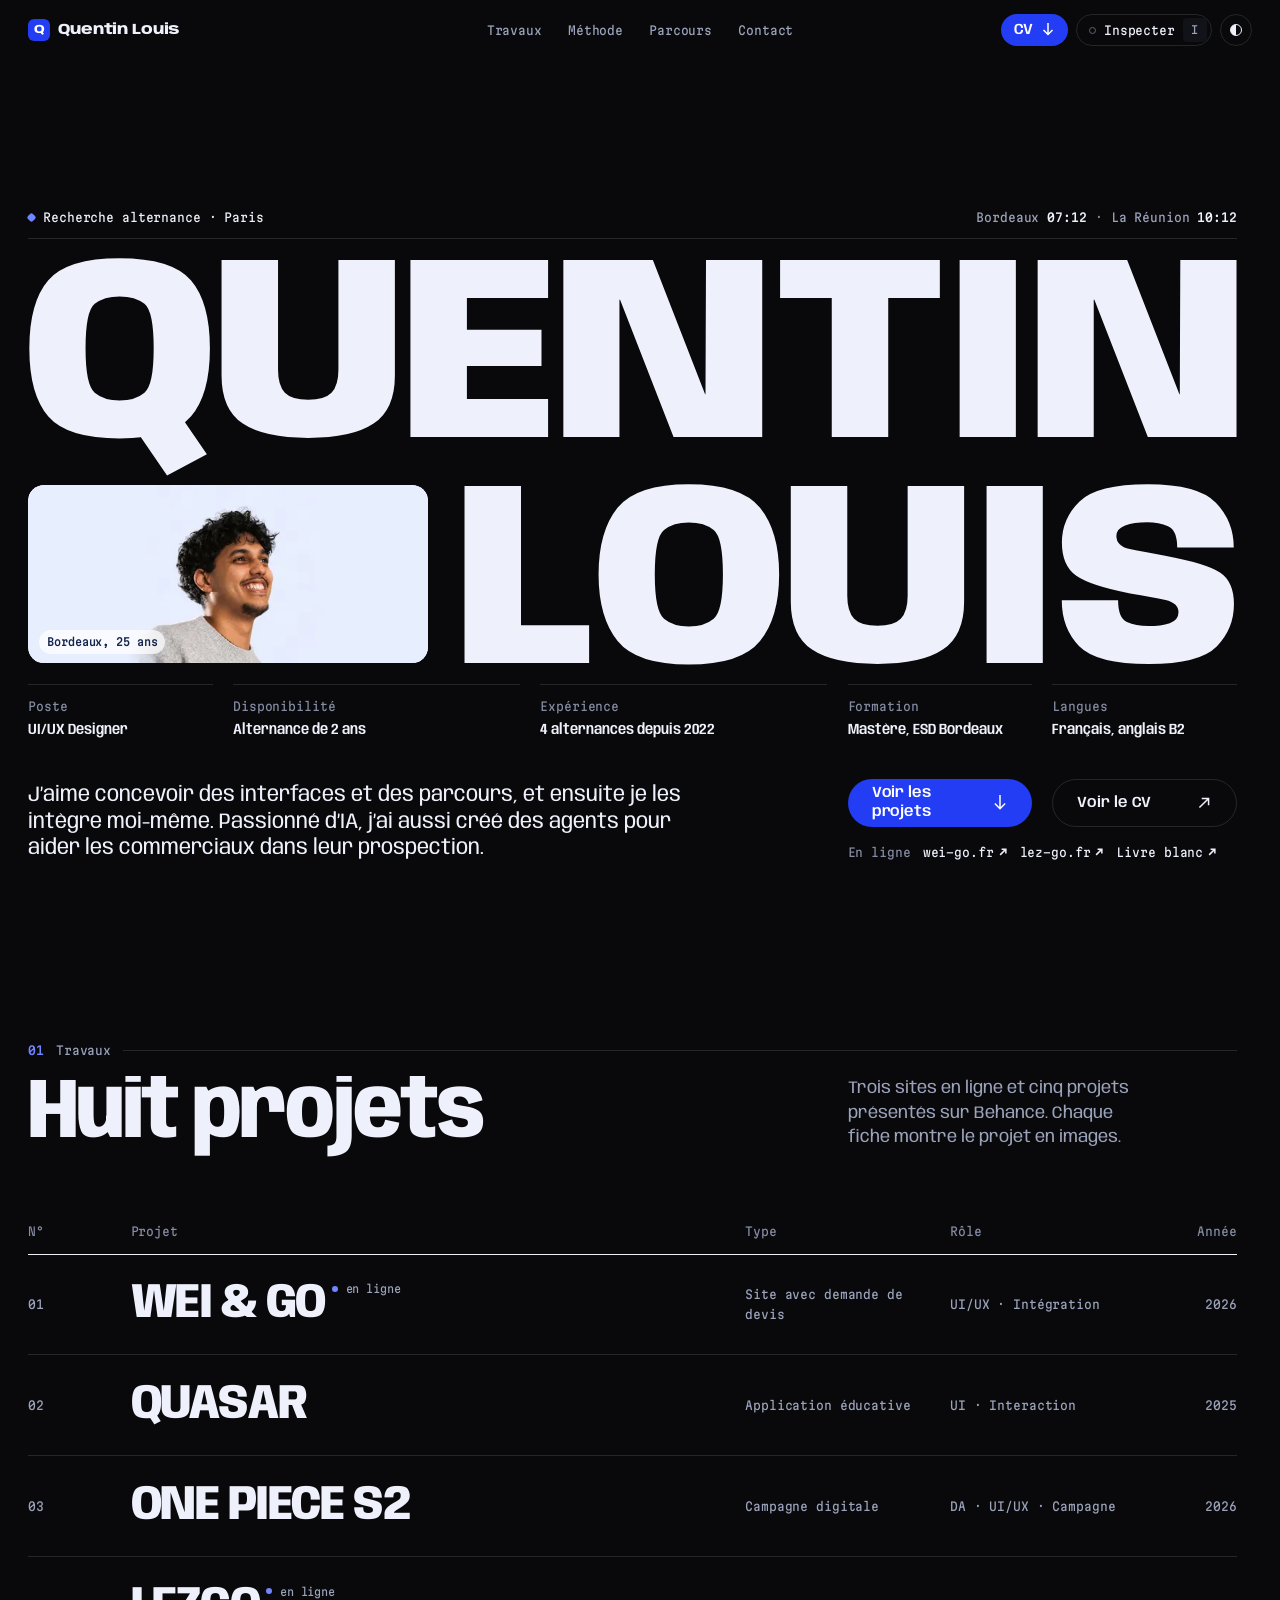
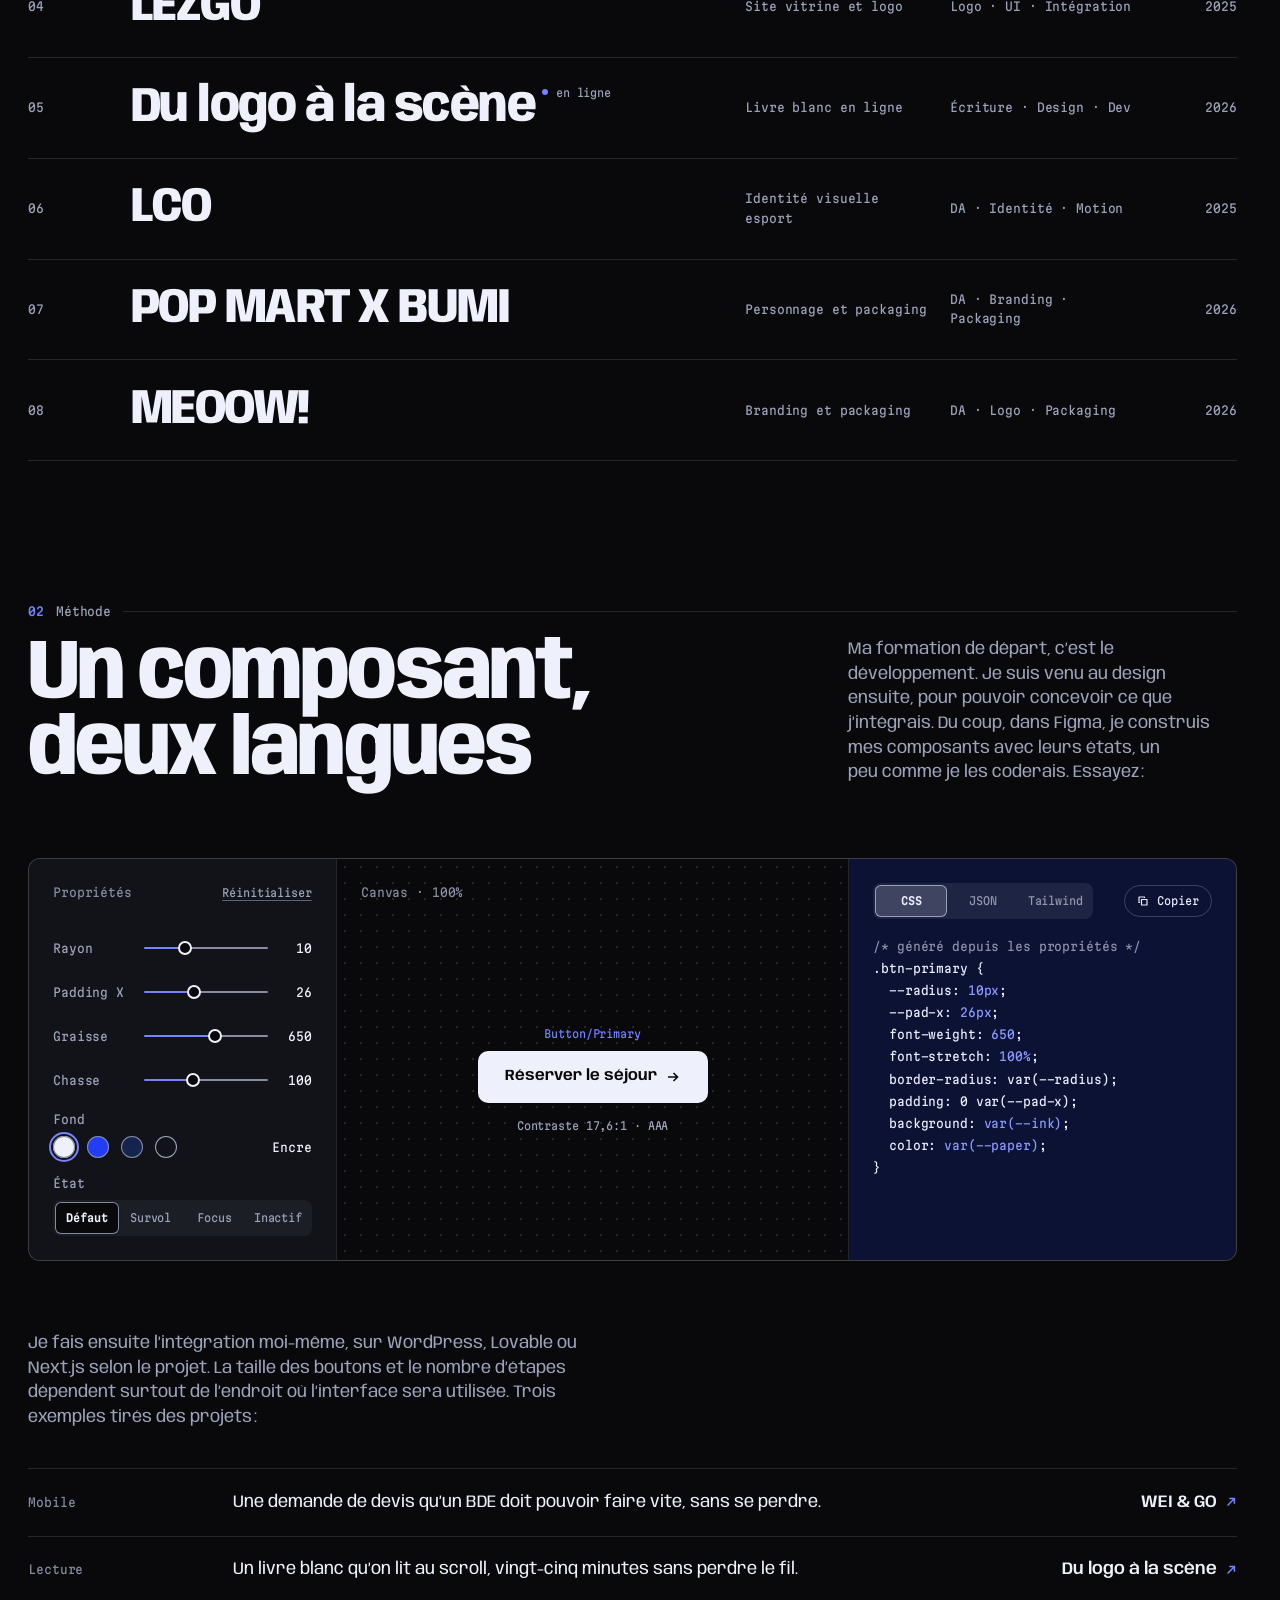
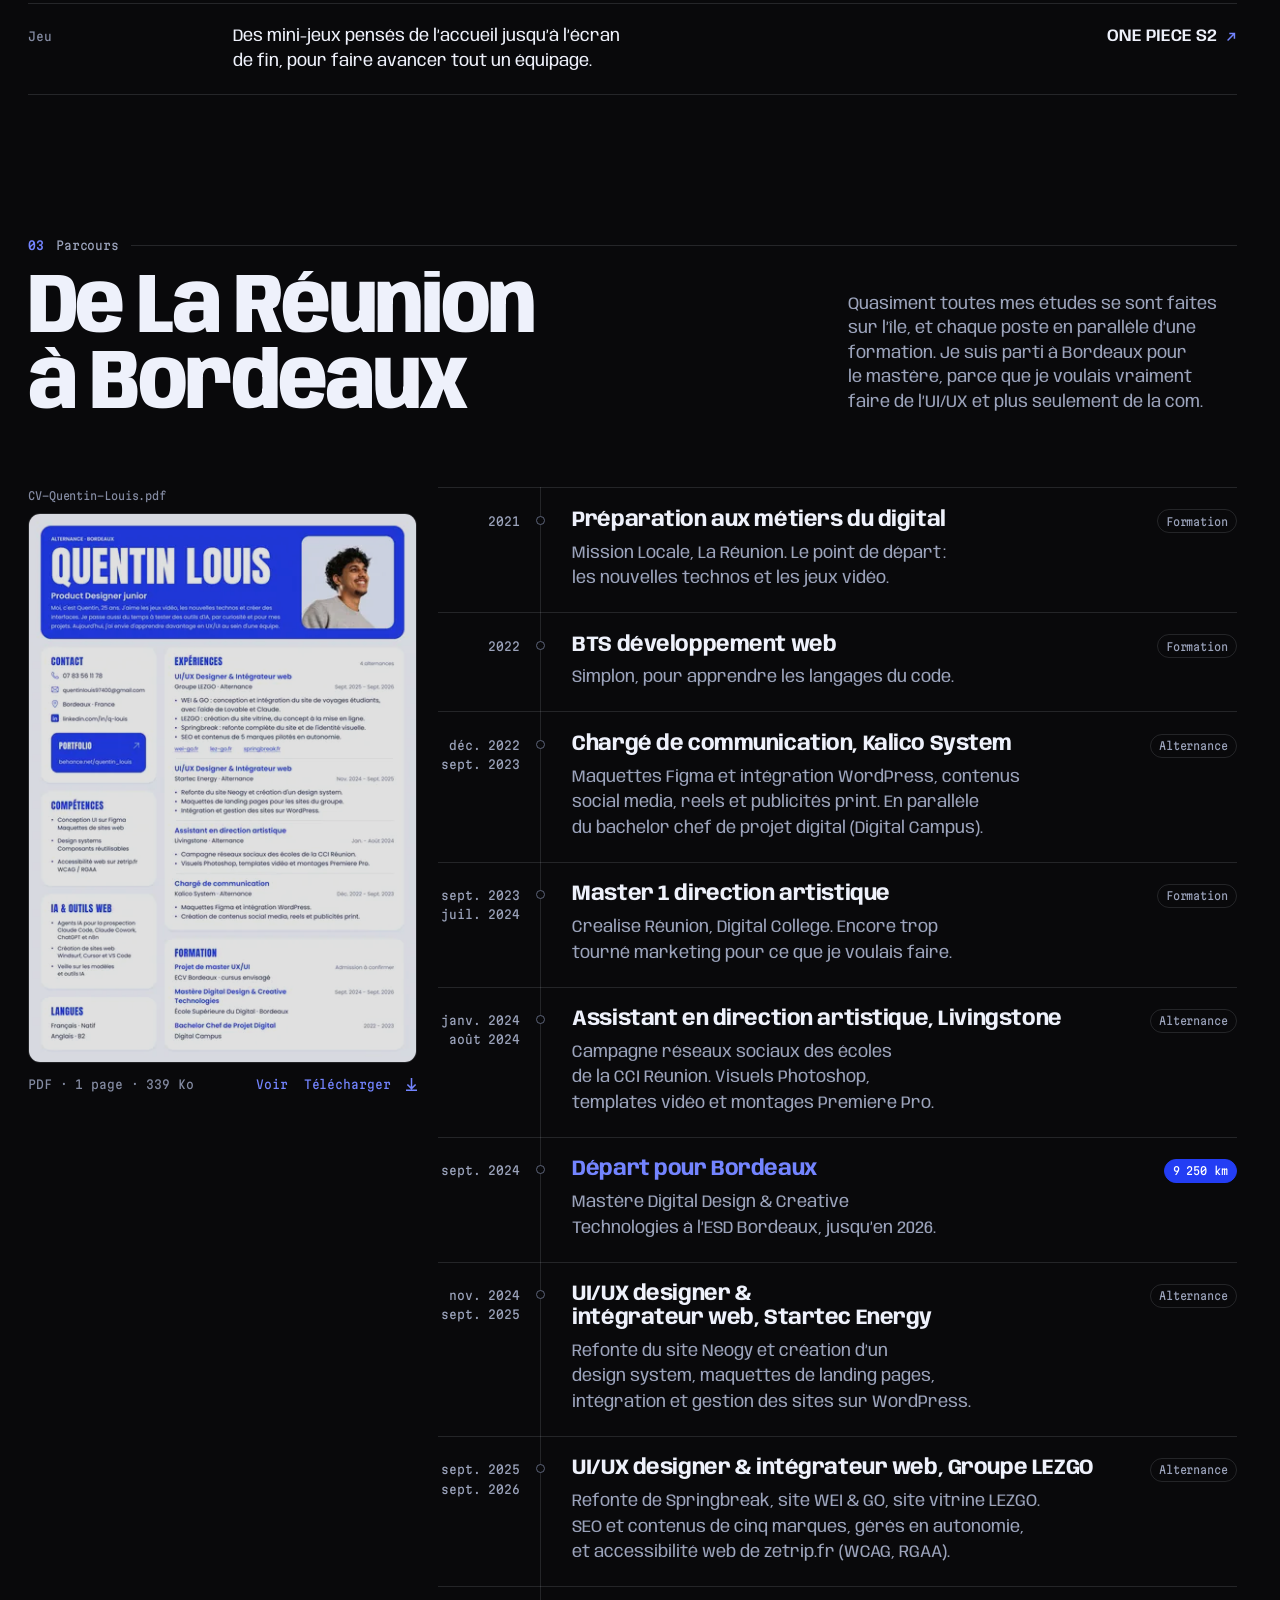
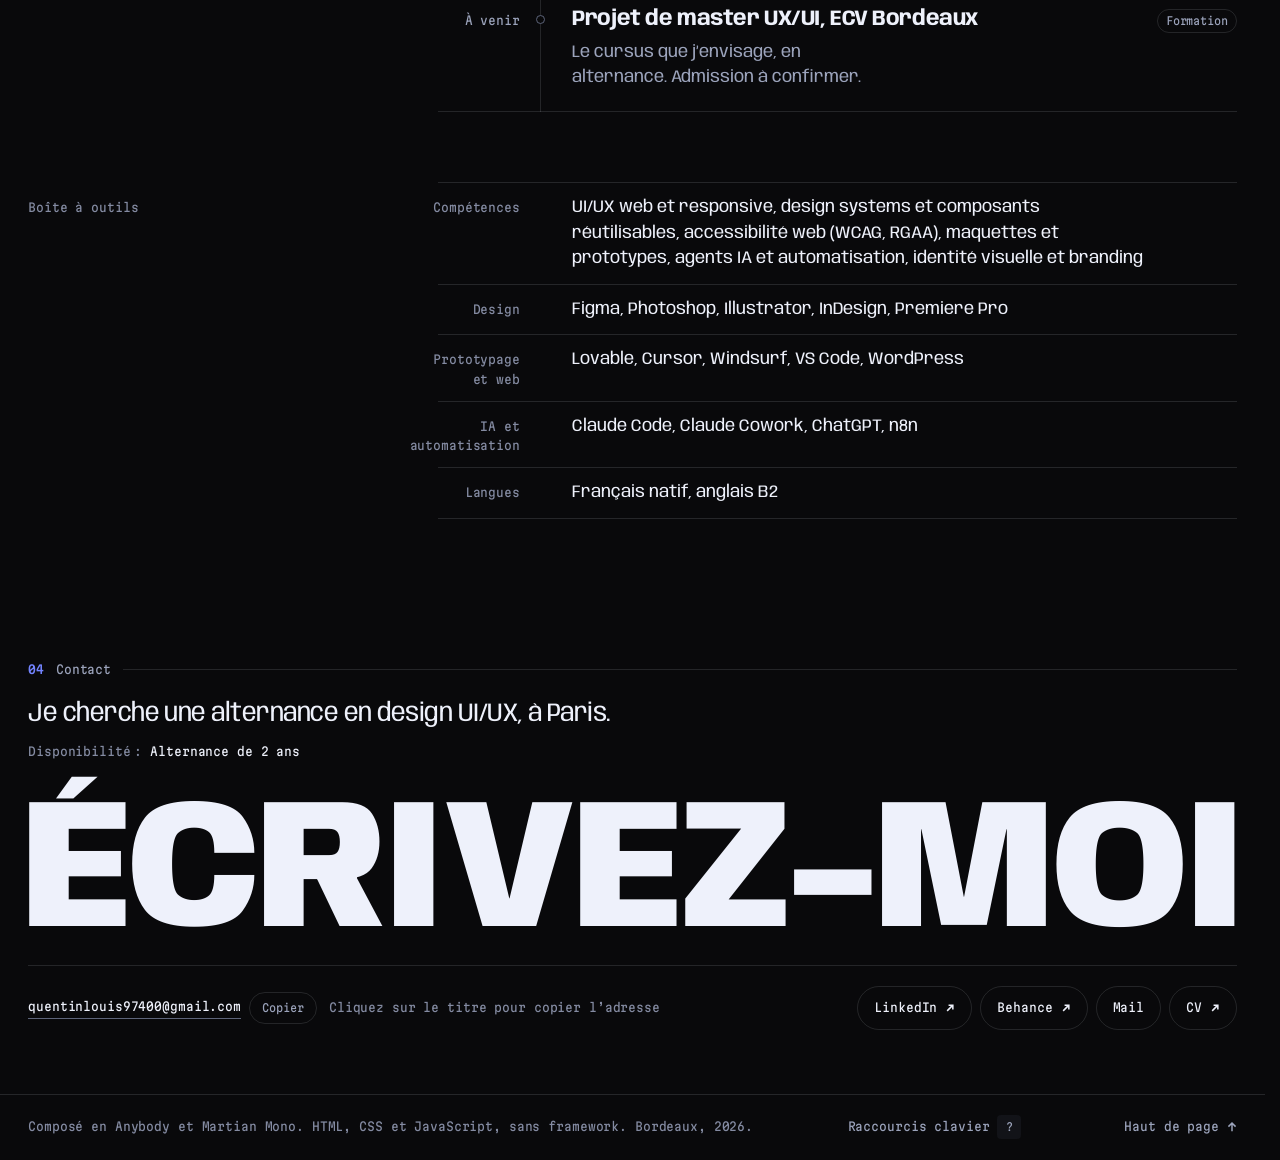
==== index.html @ 06e5d2a9 "Adresse en ligne dans les balises de partage canonical, og:url, og:image absolue et url JSON-LD sur " ====
<!doctype html>
<html lang="fr">
<head>
<meta charset="utf-8">
<meta name="viewport" content="width=device-width, initial-scale=1, viewport-fit=cover">
<title>Quentin Louis, UI/UX Designer</title>
<meta name="description" content="Quentin Louis, UI/UX Designer basé à Bordeaux. Conception d’interfaces, design systems et intégration web. Recherche une alternance, mobilité Paris.">
<meta name="theme-color" content="#09090b">
<meta property="og:title" content="Quentin Louis, UI/UX Designer">
<meta property="og:description" content="Conception d’interfaces, design systems et intégration web. Recherche une alternance, mobilité Paris.">
<meta property="og:type" content="profile">
<meta property="profile:first_name" content="Quentin">
<meta property="profile:last_name" content="Louis">
<meta property="og:locale" content="fr_FR">
<meta property="og:site_name" content="Quentin Louis">
<link rel="canonical" href="https://portfolio-quentin-louis.vercel.app/">
<meta property="og:url" content="https://portfolio-quentin-louis.vercel.app/">
<meta property="og:image" content="https://portfolio-quentin-louis.vercel.app/assets/og.jpg">
<meta property="og:image:width" content="1200">
<meta property="og:image:height" content="630">
<meta property="og:image:alt" content="Quentin Louis, UI/UX Designer à Bordeaux">
<meta name="twitter:card" content="summary_large_image">
<script type="application/ld+json">
{
  "@context": "https://schema.org",
  "@type": "Person",
  "url": "https://portfolio-quentin-louis.vercel.app/",
  "name": "Quentin Louis",
  "jobTitle": "UI/UX Designer",
  "address": { "@type": "PostalAddress", "addressLocality": "Bordeaux", "addressCountry": "FR" },
  "email": "mailto:quentinlouis97400@gmail.com",
  "sameAs": ["https://www.linkedin.com/in/q-louis", "https://www.behance.net/quentin_louis"],
  "knowsLanguage": ["fr", "en"],
  "alumniOf": { "@type": "EducationalOrganization", "name": "École Supérieure du Digital, Bordeaux" }
}
</script>
<link rel="icon" type="image/png" sizes="32x32" href="assets/favicon-32.png">
<link rel="apple-touch-icon" href="assets/apple-touch-icon.png">
<link rel="preload" as="font" type="font/woff2" href="assets/fonts/anybody-latin.woff2" crossorigin>
<link rel="preload" as="font" type="font/woff2" href="assets/fonts/martian-mono-latin.woff2" crossorigin>
<link rel="preload" as="image" type="image/webp" href="assets/quentin-band-1400.webp" imagesrcset="assets/quentin-band-800.webp 800w, assets/quentin-band-1400.webp 1400w" imagesizes="(max-width: 760px) 45vw, 48vw" fetchpriority="high">
<link rel="stylesheet" href="assets/vendor/lenis.css">
<link rel="stylesheet" href="style.css?v=20260928a">
<script>
// JS actif : les états de départ des animations s'appliquent. Si main.js n'a pas fini de s'initialiser en 4 s,
// ou si une erreur survient avant l'entrée du nom (is-named), tout s'affiche dans son état final,
// et la liste des travaux de secours (celle du noscript) est posée si la liste est restée vide.
document.documentElement.classList.add('js');
function qlShowAll() {
  var h = document.documentElement;
  if (h.classList.contains('is-named')) return;
  h.classList.remove('js');
  var ns = document.querySelector('#travaux noscript'), list = document.querySelector('.work-list');
  if (ns && !document.querySelector('.work-list--static') && !(list && list.children.length)) ns.insertAdjacentHTML('afterend', ns.textContent);
}
setTimeout(function () { if (!window.__qlBooted) qlShowAll(); }, 4000);
// erreur de script ou promesse rejetée sans suite (pas un fichier manquant : sans capture,
// window ne les reçoit pas)
addEventListener('error', qlShowAll);
addEventListener('unhandledrejection', qlShowAll);
try { var t = localStorage.getItem('ql-theme'); if (t) document.documentElement.dataset.theme = t; } catch (e) {}
// barre du navigateur mobile aux couleurs du thème (mise à jour par main.js au changement)
if (document.documentElement.dataset.theme === 'light') document.querySelector('meta[name="theme-color"]').content = '#f4f6ff';
</script>
</head>
<body>
<a class="skip" href="#top">Aller au contenu</a>
<a class="skip" href="#travaux">Aller aux projets</a>

<!-- Calques du mode Inspecter : grille, règles graduées (nombres posés par main.js),
     cadre de survol, sélection (8 poignées, taille dessous) et noms des blocs -->
<div class="grid-overlay" aria-hidden="true"><div class="wrap grid12"><span></span><span></span><span></span><span></span><span></span><span></span><span></span><span></span><span></span><span></span><span></span><span></span></div></div>
<div class="ruler ruler-x" aria-hidden="true"><div class="ruler-nums"></div><span class="ruler-mark"></span></div>
<div class="ruler ruler-y" aria-hidden="true"><div class="ruler-track"></div><span class="ruler-mark"></span></div>
<div class="probe" aria-hidden="true"><div class="probe-box"></div><div class="probe-tag"></div></div>
<div class="sel-box" aria-hidden="true"><span class="sel-h" style="--x:0;--y:0"></span><span class="sel-h" style="--x:.5;--y:0"></span><span class="sel-h" style="--x:1;--y:0"></span><span class="sel-h" style="--x:1;--y:.5"></span><span class="sel-h" style="--x:1;--y:1"></span><span class="sel-h" style="--x:.5;--y:1"></span><span class="sel-h" style="--x:0;--y:1"></span><span class="sel-h" style="--x:0;--y:.5"></span><span class="sel-size"></span></div>
<div class="spec-layer" aria-hidden="true"></div>

<header class="topbar">
  <div class="wrap topbar-in">
    <a href="#top" class="brand" data-spec="Logo · 15/22,5 · 780 · wdth 112"><span class="brand-mark" aria-hidden="true">Q</span>Quentin Louis</a>
    <nav class="nav" aria-label="Sections">
      <span class="nav-ind" aria-hidden="true"></span>
      <ul class="nav-list" role="list">
        <li><a href="#travaux">Travaux</a></li>
        <li><a href="#methode">Méthode</a></li>
        <li><a href="#parcours">Parcours</a></li>
        <li><a href="#contact">Contact</a></li>
      </ul>
    </nav>
    <div class="tools">
      <a class="btn btn--accent btn--sm" href="assets/CV-Quentin-Louis.pdf" download><span class="lbl">CV</span><span class="sr-only"> (télécharger le PDF)</span> <svg class="down" viewBox="0 0 12 14" aria-hidden="true"><path d="M6 0v11M1.5 7 6 11.5 10.5 7" fill="none" stroke="currentColor" stroke-width="1.6"/></svg></a>
      <button class="inspect-btn" type="button" aria-pressed="false" title="Afficher la grille et les specs (touche I)">
        <span class="dot"></span><span class="lbl">Inspecter</span><kbd>I</kbd>
      </button>
      <!-- au doigt (pas de touche I) : un carré à poignées, comme une sélection Figma -->
      <button class="inspect-touch only-touch" type="button" aria-pressed="false" aria-label="Mode Inspecter"><svg viewBox="0 0 14 14" aria-hidden="true"><rect x="2.5" y="2.5" width="9" height="9"/><path d="M1 1h3v3H1zM10 1h3v3h-3zM10 10h3v3h-3zM1 10h3v3H1z"/></svg></button>
      <button class="theme-btn" type="button" aria-label="Passer en thème clair"><span></span></button>
    </div>
  </div>
  <span class="progress" aria-hidden="true"></span>
</header>
<div class="inspect-chip mono"><span>Inspecter · touchez un élément</span><button type="button">Quitter</button></div>

<nav class="dock" aria-label="Sections">
  <span class="nav-ind" aria-hidden="true"></span>
  <ul class="nav-list" role="list">
    <li><a href="#travaux">Travaux</a></li>
    <li><a href="#methode">Méthode</a></li>
    <li><a href="#parcours">Parcours</a></li>
    <li><a href="#contact">Contact</a></li>
  </ul>
</nav>

<main id="top">

  <!-- HERO -->
  <section class="hero">
    <div class="wrap">
      <div class="hero-meta mono">
        <span class="status"><span aria-hidden="true"></span>Recherche alternance · Paris</span>
        <span class="meta-clocks"><span class="sr-only">Heure locale à </span>Bordeaux <b data-clock="Europe/Paris">--:--</b><span class="meta-sep" aria-hidden="true">·</span><span class="sr-only">Heure locale à </span>La Réunion <b data-clock="Indian/Reunion">--:--</b></span>
      </div>

      <h1 class="name" data-spec="H1 · Anybody 850 · largeur ajustée au conteneur" data-spec-short="H1 · Anybody 850">
        <span class="name-lines" aria-hidden="true">
          <span class="name-line name-line--1"><span class="name-word" data-split>Quentin</span></span>
          <span class="name-line name-line--2">
            <span class="name-photo" data-spec="Photo · hauteur = capitales">
              <!-- image panoramique : fond prolongé sur les côtés, la tête reste entière dans le bandeau -->
              <picture>
                <source type="image/webp" srcset="assets/quentin-band-800.webp 800w, assets/quentin-band-1400.webp 1400w" sizes="(max-width: 760px) 45vw, 48vw">
                <img src="assets/quentin-band-1400.jpg" srcset="assets/quentin-band-800.jpg 800w, assets/quentin-band-1400.jpg 1400w" sizes="(max-width: 760px) 45vw, 48vw" alt="" width="1400" height="430" fetchpriority="high">
              </picture>
              <span class="name-photo-tag mono">Bordeaux, 25 ans</span>
            </span>
            <span class="name-word" data-split>Louis</span>
          </span>
        </span>
        <span class="sr-only">Quentin Louis</span>
      </h1>
      <p class="sr-only">Portrait de Quentin Louis. Bordeaux, 25 ans.</p>

      <dl class="brief grid12" data-spec="Composant/Candidat · 5 propriétés">
        <div class="brief-cell"><dt class="mono">Poste</dt><dd>UI/UX <span lang="en">Designer</span></dd></div>
        <div class="brief-cell"><dt class="mono">Disponibilité</dt><dd><span data-avail>Alternance de 2 ans</span></dd></div>
        <div class="brief-cell"><dt class="mono">Expérience</dt><dd>4 alternances depuis 2022</dd></div>
        <div class="brief-cell"><dt class="mono">Formation</dt><dd>Mastère, ESD Bordeaux</dd></div>
        <div class="brief-cell"><dt class="mono">Langues</dt><dd>Français, anglais B2</dd></div>
      </dl>

      <div class="hero-foot grid12">
        <p class="lede" data-spec="Lede · clamp(20px, 1.667vw, 24px) / 1.25">
          J’aime concevoir des interfaces et des parcours, et ensuite je les intègre moi-même. Passionné d’IA, j’ai aussi créé des agents pour aider les commerciaux dans leur prospection.
        </p>
        <div class="hero-side">
          <div class="cta-row">
            <a class="btn btn--accent" href="#travaux"><span class="lbl">Voir les projets</span> <svg class="down" viewBox="0 0 12 14" aria-hidden="true"><path d="M6 0v12M1.5 7.5 6 12l4.5-4.5" fill="none" stroke="currentColor" stroke-width="1.6"/></svg></a>
            <a class="btn btn--ghost" href="assets/CV-Quentin-Louis.pdf" target="_blank" rel="noopener"><span class="lbl">Voir le CV</span><span class="sr-only"> (PDF, nouvel onglet)</span> <svg class="out" viewBox="0 0 14 14" aria-hidden="true"><path d="M3 11 11 3M5 3h6v6" fill="none" stroke="currentColor" stroke-width="1.5"/></svg></a>
          </div>
          <!-- libellé puis liste : même rendu en ligne (flex), lu comme une liste de trois sites -->
          <div class="live mono"><p class="live-label">En ligne</p><ul class="live-list" role="list"><li><a href="https://wei-go.fr" target="_blank" rel="noopener">wei-go.fr<svg class="ic out" viewBox="0 0 14 14" aria-hidden="true" focusable="false"><path d="M3 11 11 3M5 3h6v6"/></svg><span class="sr-only"> (nouvel onglet)</span></a></li><li><a href="https://lez-go.fr" target="_blank" rel="noopener">lez-go.fr<svg class="ic out" viewBox="0 0 14 14" aria-hidden="true" focusable="false"><path d="M3 11 11 3M5 3h6v6"/></svg><span class="sr-only"> (nouvel onglet)</span></a></li><li><a href="https://du-logo-a-la-scene.vercel.app" target="_blank" rel="noopener">Livre blanc<span class="sr-only"> : du-logo-a-la-scene.vercel.app</span><svg class="ic out" viewBox="0 0 14 14" aria-hidden="true" focusable="false"><path d="M3 11 11 3M5 3h6v6"/></svg><span class="sr-only"> (nouvel onglet)</span></a></li></ul></div>
        </div>
      </div>
    </div>
  </section>

  <!-- TRAVAUX -->
  <section class="work" id="travaux">
    <div class="wrap">
      <header class="sec-head grid12">
        <p class="eyebrow mono reveal"><b>01</b> Travaux</p>
        <h2 class="sec-title" data-spec="H2 · clamp(44px, 6.6vw, 112px) / .9">Huit projets</h2>
        <p class="sec-note reveal">Trois sites en ligne et cinq projets présentés sur Behance.<span class="no-print"> Chaque fiche montre le projet en images.</span></p>
      </header>

      <div class="work-head mono" aria-hidden="true">
        <span>N°</span><span>Projet</span><span>Type</span><span>Rôle</span><span>Année</span>
      </div>
      <ol class="work-list" data-spec="Liste · une ligne par projet · filet 1px"></ol>
      <noscript>
        <ol class="work-list work-list--static">
          <li class="work-row"><span class="n mono">01</span><span class="ttl"><a href="https://wei-go.fr" target="_blank" rel="noopener">WEI &amp; GO<span class="sr-only"> (nouvel onglet)</span></a></span><span class="kind mono">Site avec demande de devis</span><span class="yr mono">2026</span></li>
          <li class="work-row"><span class="n mono">02</span><span class="ttl"><a href="https://www.behance.net/gallery/227402211/QUASAR-Application-ducative" target="_blank" rel="noopener">QUASAR<span class="sr-only"> (nouvel onglet)</span></a></span><span class="kind mono">Application éducative</span><span class="yr mono">2025</span></li>
          <li class="work-row"><span class="n mono">03</span><span class="ttl"><a href="https://www.behance.net/gallery/242417537/DIGITAL-CAMPAIGN-ONE-PIECE-S2" target="_blank" rel="noopener">ONE PIECE S2<span class="sr-only"> (nouvel onglet)</span></a></span><span class="kind mono">Campagne digitale</span><span class="yr mono">2026</span></li>
          <li class="work-row"><span class="n mono">04</span><span class="ttl"><a href="https://lez-go.fr" target="_blank" rel="noopener">LEZGO<span class="sr-only"> (nouvel onglet)</span></a></span><span class="kind mono">Site vitrine et logo</span><span class="yr mono">2025</span></li>
          <li class="work-row"><span class="n mono">05</span><span class="ttl"><a href="https://du-logo-a-la-scene.vercel.app" target="_blank" rel="noopener">Du logo à la scène<span class="sr-only"> (nouvel onglet)</span></a></span><span class="kind mono">Livre blanc en ligne</span><span class="yr mono">2026</span></li>
          <li class="work-row"><span class="n mono">06</span><span class="ttl"><a href="https://www.behance.net/gallery/226161957/LCO-League-of-Legends-Championship-Overseas" target="_blank" rel="noopener">LCO<span class="sr-only"> (nouvel onglet)</span></a></span><span class="kind mono">Identité visuelle esport</span><span class="yr mono">2025</span></li>
          <li class="work-row"><span class="n mono">07</span><span class="ttl"><a href="https://www.behance.net/gallery/246152569/POP-MART-X-BUMI-BRANDING-2026" target="_blank" rel="noopener">POP MART X BUMI<span class="sr-only"> (nouvel onglet)</span></a></span><span class="kind mono">Personnage et packaging</span><span class="yr mono">2026</span></li>
          <li class="work-row"><span class="n mono">08</span><span class="ttl"><a href="https://www.behance.net/gallery/247879525/MEOOW-CAT-FOOD-BRANDING" target="_blank" rel="noopener">MEOOW!<span class="sr-only"> (nouvel onglet)</span></a></span><span class="kind mono">Branding et packaging</span><span class="yr mono">2026</span></li>
        </ol>
      </noscript>
    </div>
    <div class="peek" aria-hidden="true"><div class="peek-in"></div></div>
  </section>

  <!-- MÉTHODE -->
  <section class="method" id="methode">
    <div class="wrap">
      <header class="sec-head grid12">
        <p class="eyebrow mono reveal"><b>02</b> Méthode</p>
        <h2 class="sec-title">Un composant,<br>deux langues</h2>
        <p class="sec-note reveal">Ma formation de départ, c’est le développement. Je suis venu au design ensuite, pour pouvoir concevoir ce que j’intégrais. Du coup, dans Figma, je construis mes composants avec leurs états, un peu comme je les coderais.<span class="no-print"> Essayez :</span></p>
      </header>

      <div class="lab reveal" data-spec="Playground · 3 panneaux · gap 1px">
        <div class="lab-panel lab-props">
          <div class="lab-head">
            <h3 class="lab-label mono">Propriétés</h3>
            <button class="lab-reset mono" type="button">Réinitialiser</button>
          </div>
          <!-- un libellé par curseur ; la valeur visible est doublée par aria-valuetext (main.js) -->
          <div class="field"><label for="lab-radius">Rayon</label><input id="lab-radius" type="range" min="0" max="32" value="10" data-token="radius"><output for="lab-radius" aria-hidden="true">10</output></div>
          <div class="field"><label for="lab-padx">Padding X</label><input id="lab-padx" type="range" min="12" max="48" value="26" data-token="padx"><output for="lab-padx" aria-hidden="true">26</output></div>
          <div class="field"><label for="lab-weight">Graisse</label><input id="lab-weight" type="range" min="300" max="900" step="50" value="650" data-token="weight"><output for="lab-weight" aria-hidden="true">650</output></div>
          <div class="field"><label for="lab-wdth">Chasse</label><input id="lab-wdth" type="range" min="75" max="140" value="100" data-token="wdth"><output for="lab-wdth" aria-hidden="true">100</output></div>
          <div class="field field--seg">
            <span id="lab-fill">Fond</span>
            <div class="swatches" role="radiogroup" aria-labelledby="lab-fill">
              <span class="sw-ring" aria-hidden="true"></span>
              <button type="button" role="radio" aria-checked="true" tabindex="0" aria-label="Encre" data-fill="ink"></button>
              <button type="button" role="radio" aria-checked="false" tabindex="-1" aria-label="Bleu" data-fill="accent"></button>
              <button type="button" role="radio" aria-checked="false" tabindex="-1" aria-label="Marine" data-fill="navy"></button>
              <button type="button" role="radio" aria-checked="false" tabindex="-1" aria-label="Contour" data-fill="outline"></button>
              <span class="sw-name" aria-hidden="true">Encre</span>
            </div>
          </div>
          <div class="field field--seg">
            <span>État</span>
            <div class="seg" role="radiogroup" aria-label="État du bouton" style="--n:4">
              <span class="seg-ind" aria-hidden="true"></span>
              <button type="button" role="radio" aria-checked="true" tabindex="0" data-state="default">Défaut</button>
              <button type="button" role="radio" aria-checked="false" tabindex="-1" data-state="hover">Survol</button>
              <button type="button" role="radio" aria-checked="false" tabindex="-1" data-state="focus">Focus</button>
              <button type="button" role="radio" aria-checked="false" tabindex="-1" data-state="disabled">Inactif</button>
            </div>
          </div>
        </div>

        <div class="lab-panel lab-stage">
          <h3 class="lab-label mono"><span class="sr-only">Aperçu : </span>Canvas · 100%</h3>
          <div class="stage">
            <span class="stage-frame mono" id="demo-frame">Button/Primary</span><span class="sr-only" id="demo-note">Aperçu du composant, sans action</span>
            <button class="demo-btn" type="button" aria-describedby="demo-frame demo-note">Réserver le séjour <svg viewBox="0 0 16 16" aria-hidden="true"><path d="M3 8h9M8.5 4l4 4-4 4" fill="none" stroke="currentColor" stroke-width="1.6"/></svg></button>
            <p class="contrast mono" aria-live="polite"></p>
          </div>
        </div>

        <!-- code généré en trois formats ; replié sous 760 px (main.js) -->
        <div class="lab-panel lab-code">
          <details class="lab-details" open>
            <summary class="mono">Voir le code généré</summary>
            <div class="lab-head">
              <div class="seg seg--tabs mono" role="tablist" aria-label="Format du code" style="--n:3">
                <span class="seg-ind" aria-hidden="true"></span>
                <button type="button" role="tab" id="tab-css" aria-selected="true" aria-controls="lab-out" tabindex="0" data-fmt="css">CSS</button>
                <button type="button" role="tab" id="tab-json" aria-selected="false" aria-controls="lab-out" tabindex="-1" data-fmt="json">JSON</button>
                <button type="button" role="tab" id="tab-tw" aria-selected="false" aria-controls="lab-out" tabindex="-1" data-fmt="tw">Tailwind</button>
              </div>
              <button class="lab-copy mono" type="button"><svg viewBox="0 0 24 24" aria-hidden="true"><path class="i-copy" d="M9 9h11v11H9zM5 15H4V4h11v1"/><path class="i-check" pathLength="1" d="M4 12.5 9.5 18 20 6.5"/></svg><span class="lab-copy-lbl">Copier</span><span class="sr-only"> le code</span></button>
              <span class="sr-only" aria-live="polite"></span>
            </div>
<pre class="mono" id="lab-out" role="tabpanel" aria-labelledby="tab-css" tabindex="0" data-lenis-prevent><code><span class="c">/* généré depuis les propriétés */</span>
.btn-primary {
  --radius: <b>10px</b>;
  --pad-x: <b>26px</b>;
  font-weight: <b>650</b>;
  font-stretch: <b>100%</b>;
  border-radius: var(--radius);
  padding: 0 var(--pad-x);
  background: <b>var(--ink)</b>;
  color: <b>var(--paper)</b>;
}</code></pre>
          </details>
        </div>
      </div>

      <div class="method-intro grid12">
        <p class="method-note reveal">Je fais ensuite l’intégration moi-même, sur WordPress, Lovable ou Next.js selon le projet. La taille des boutons et le nombre d’étapes dépendent surtout de l’endroit où l’interface sera utilisée. Trois exemples tirés des projets :</p>
      </div>
      <ol class="contexts">
        <li class="grid12 reveal"><span class="mono">Mobile</span><p>Une demande de devis qu’un BDE doit pouvoir faire vite, sans se perdre.</p><button type="button" data-case="wei" aria-label="WEI &amp; GO, ouvrir la fiche">WEI &amp; GO <svg class="out" viewBox="0 0 14 14" aria-hidden="true"><path d="M3 11 11 3M5 3h6v6" fill="none" stroke="currentColor" stroke-width="1.5"/></svg></button></li>
        <li class="grid12 reveal" style="--d:80ms"><span class="mono">Lecture</span><p>Un livre blanc qu’on lit au scroll, vingt-cinq minutes sans perdre le fil.</p><button type="button" data-case="livre-blanc" aria-label="Du logo à la scène, ouvrir la fiche">Du logo à la scène <svg class="out" viewBox="0 0 14 14" aria-hidden="true"><path d="M3 11 11 3M5 3h6v6" fill="none" stroke="currentColor" stroke-width="1.5"/></svg></button></li>
        <li class="grid12 reveal" style="--d:160ms"><span class="mono">Jeu</span><p>Des mini-jeux pensés de l’accueil jusqu’à l’écran de fin, pour faire avancer tout un équipage.</p><button type="button" data-case="one-piece" aria-label="ONE PIECE S2, ouvrir la fiche">ONE PIECE S2 <svg class="out" viewBox="0 0 14 14" aria-hidden="true"><path d="M3 11 11 3M5 3h6v6" fill="none" stroke="currentColor" stroke-width="1.5"/></svg></button></li>
      </ol>
    </div>
  </section>

  <!-- PARCOURS -->
  <section class="path" id="parcours">
    <div class="wrap">
      <header class="sec-head grid12">
        <p class="eyebrow mono reveal"><b>03</b> Parcours</p>
        <h2 class="sec-title">De La Réunion<br>à Bordeaux</h2>
        <p class="sec-note reveal">Quasiment toutes mes études se sont faites sur l’île, et chaque poste en parallèle d’une formation. Je suis parti à Bordeaux pour le mastère, parce que je voulais vraiment faire de l’UI/UX et plus seulement de la com.</p>
      </header>

      <div class="path-grid grid12">
        <!-- le CV comme un cadre Figma : nom du fichier au-dessus, poids dessous (346 741 octets = 339 Ko, titre et langue du PDF compris) -->
        <div class="cv-card reveal" data-spec="CV · A4 · PDF">
          <p class="cv-label mono">CV-Quentin-Louis.pdf</p>
          <a class="cv-thumb" href="assets/CV-Quentin-Louis.pdf" target="_blank" rel="noopener"><picture><source type="image/webp" srcset="assets/cv-apercu-400.webp 400w, assets/cv-apercu-800.webp 800w" sizes="(max-width: 760px) 264px, 31vw"><img src="assets/cv-apercu-800.jpg" srcset="assets/cv-apercu-400.jpg 400w, assets/cv-apercu-800.jpg 800w" sizes="(max-width: 760px) 264px, 31vw" alt="Voir le CV" width="910" height="1287" loading="lazy" decoding="async"></picture><span class="sr-only"> (PDF, nouvel onglet)</span></a>
          <p class="cv-meta mono"><span>PDF · 1 page · 339 Ko</span><span class="cv-acts"><a href="assets/CV-Quentin-Louis.pdf" target="_blank" rel="noopener">Voir<span class="sr-only"> le CV (PDF, nouvel onglet)</span></a><a class="cv-dl" href="assets/CV-Quentin-Louis.pdf" download>Télécharger<span class="sr-only"> le CV (PDF, 339 Ko)</span> <svg viewBox="0 0 12 14" aria-hidden="true"><path d="M6 0v11M1.5 7 6 11.5 10.5 7M0 13.3h12" fill="none" stroke="currentColor" stroke-width="1.4"/></svg></a></span></p>
        </div>

        <div class="timeline">
          <span class="rail" aria-hidden="true"><span></span></span>
          <ol>
          <li class="reveal"><time class="mono" datetime="2021"><span>2021</span></time><div><h3>Préparation aux métiers du digital</h3><p>Mission Locale, La Réunion. Le point de départ : les nouvelles technos et les jeux vidéo.</p></div><span class="tag mono">Formation</span></li>
          <li class="reveal"><time class="mono" datetime="2022"><span>2022</span></time><div><h3>BTS développement web</h3><p>Simplon, pour apprendre les langages du code.</p></div><span class="tag mono">Formation</span></li>
          <li class="reveal"><time class="mono" datetime="2022-12"><span>déc. 2022</span><span class="sr-only"> à </span><span>sept. 2023</span></time><div><h3>Chargé de communication, Kalico System</h3><p>Maquettes Figma et intégration WordPress, contenus <span lang="en">social media</span>, reels et publicités print. En parallèle du bachelor chef de projet digital (Digital Campus).</p></div><span class="tag mono">Alternance</span></li>
          <li class="reveal"><time class="mono" datetime="2023-09"><span>sept. 2023</span><span class="sr-only"> à </span><span>juil. 2024</span></time><div><h3>Master 1 direction artistique</h3><p>Crealise Réunion, Digital College. Encore trop tourné marketing pour ce que je voulais faire.</p></div><span class="tag mono">Formation</span></li>
          <li class="reveal"><time class="mono" datetime="2024-01"><span>janv. 2024</span><span class="sr-only"> à </span><span>août 2024</span></time><div><h3>Assistant en direction artistique, Livingstone</h3><p>Campagne réseaux sociaux des écoles de la CCI Réunion. Visuels Photoshop, templates vidéo et montages Premiere Pro.</p></div><span class="tag mono">Alternance</span></li>
          <li class="reveal is-move"><time class="mono" datetime="2024-09"><span>sept. 2024</span></time><div><h3>Départ pour Bordeaux</h3><p>Mastère Digital Design &amp; Creative Technologies à l’ESD Bordeaux, jusqu’en 2026.</p></div><span class="tag mono">9 250 km</span></li>
          <li class="reveal"><time class="mono" datetime="2024-11"><span>nov. 2024</span><span class="sr-only"> à </span><span>sept. 2025</span></time><div><h3>UI/UX designer &amp; intégrateur web, Startec Energy</h3><p>Refonte du site Neogy et création d’un design system, maquettes de <span lang="en">landing pages</span>, intégration et gestion des sites sur WordPress.</p></div><span class="tag mono">Alternance</span></li>
          <li class="reveal"><time class="mono" datetime="2025-09"><span>sept. 2025</span><span class="sr-only"> à </span><span>sept. 2026</span></time><div><h3>UI/UX designer &amp; intégrateur web, Groupe LEZGO</h3><p>Refonte de Springbreak, site WEI &amp; GO, site vitrine LEZGO. SEO et contenus de cinq marques, gérés en autonomie, et accessibilité web de zetrip.fr (WCAG, RGAA).</p></div><span class="tag mono">Alternance</span></li>
          <li class="reveal"><span class="when mono">À venir</span><div><h3>Projet de master UX/UI, ECV Bordeaux</h3><p>Le cursus que j’envisage, en alternance. Admission à confirmer.</p></div><span class="tag mono">Formation</span></li>
          </ol>
        </div>
      </div>

      <!-- boîte à outils : un tableau de propriétés, comme les faits d’une fiche projet -->
      <div class="kit grid12">
        <h3 class="kit-title mono reveal">Boîte à outils</h3>
        <dl class="kit-table">
          <div class="reveal" style="--d:0ms"><dt class="mono">Compétences</dt><dd>UI/UX web et responsive, design systems et composants réutilisables, accessibilité web (WCAG, RGAA), maquettes et prototypes, agents IA et automatisation, identité visuelle et branding</dd></div>
          <div class="reveal" style="--d:60ms"><dt class="mono">Design</dt><dd>Figma, Photoshop, Illustrator, InDesign, Premiere Pro</dd></div>
          <div class="reveal" style="--d:120ms"><dt class="mono">Prototypage et web</dt><dd>Lovable, Cursor, Windsurf, VS Code, WordPress</dd></div>
          <div class="reveal" style="--d:180ms"><dt class="mono">IA et automatisation</dt><dd>Claude Code, Claude Cowork, ChatGPT, n8n</dd></div>
          <div class="reveal" style="--d:240ms"><dt class="mono">Langues</dt><dd>Français natif, anglais B2</dd></div>
        </dl>
      </div>
    </div>
  </section>

  <!-- CONTACT -->
  <section class="contact" id="contact">
    <div class="wrap">
      <p class="eyebrow mono reveal"><b>04</b> Contact</p>
      <h2 class="contact-kicker reveal">Je cherche une alternance en design UI/UX, à Paris.</h2>
      <p class="contact-avail mono reveal">Disponibilité : <span>Alternance de 2 ans</span></p>
      <!-- souris : le clic copie l’adresse ; au doigt : le tap ouvre la messagerie (main.js) -->
      <button class="mail" type="button" data-mail="quentinlouis97400@gmail.com" data-spec="CTA · copie l’adresse au clic" aria-label="Écrivez-moi : copier l’adresse quentinlouis97400@gmail.com">
        <span class="mail-txt" data-split>Écrivez-moi</span>
      </button>
      <div class="contact-row">
        <p class="mail-sub mono">
          <span class="mail-line"><a class="mail-addr" href="mailto:quentinlouis97400@gmail.com">quentinlouis97400@gmail.com</a><button class="mail-copy mono" type="button"><span>Copier</span><span class="sr-only"> l’adresse</span></button><span class="sr-only" aria-live="polite"></span></span>
          <span class="mail-hint"><span class="only-fine">Cliquez sur le titre pour copier l’adresse</span><span class="only-touch">Touchez le titre pour écrire</span></span>
        </p>
        <ul class="links mono">
          <li><a href="https://www.linkedin.com/in/q-louis" target="_blank" rel="noopener">LinkedIn <svg class="ic out" viewBox="0 0 14 14" aria-hidden="true" focusable="false"><path d="M3 11 11 3M5 3h6v6"/></svg><span class="sr-only"> (nouvel onglet)</span></a></li>
          <li><a href="https://www.behance.net/quentin_louis" target="_blank" rel="noopener">Behance <svg class="ic out" viewBox="0 0 14 14" aria-hidden="true" focusable="false"><path d="M3 11 11 3M5 3h6v6"/></svg><span class="sr-only"> (nouvel onglet)</span></a></li>
          <li><a href="mailto:quentinlouis97400@gmail.com">Mail</a></li>
          <li><a href="assets/CV-Quentin-Louis.pdf" target="_blank" rel="noopener">CV <svg class="ic out" viewBox="0 0 14 14" aria-hidden="true" focusable="false"><path d="M3 11 11 3M5 3h6v6"/></svg><span class="sr-only"> (PDF, nouvel onglet)</span></a></li>
        </ul>
      </div>
    </div>
  </section>
</main>

<footer class="foot">
  <div class="wrap foot-in mono">
    <span>Composé en Anybody et Martian Mono. HTML, CSS et JavaScript, sans framework. Bordeaux, 2026.</span>
    <button class="foot-keys only-fine" type="button" aria-haspopup="dialog" aria-controls="keys" aria-expanded="false">Raccourcis clavier <kbd>?</kbd></button>
    <!-- Raccourcis clavier (touche ? ou bouton du pied de page, souris seulement) :
         seulement ceux qui marchent. L’interrupteur coupe les raccourcis à une touche
         (WCAG 2.1.4) ; les boutons, Échap et les flèches restent. -->
    <div class="keys" id="keys" role="dialog" aria-labelledby="keys-title" tabindex="-1">
      <h2 class="keys-title mono" id="keys-title">Raccourcis clavier</h2>
      <ul class="keys-list">
        <li class="is-single"><span>Mode Inspecter</span><span class="keys-k"><kbd data-k="i">I</kbd></span></li>
        <li><span>Fermer ou quitter</span><span class="keys-k"><kbd data-k="escape">Échap</kbd></span></li>
        <li><span>Fiche précédente ou suivante</span><span class="keys-k"><kbd data-k="arrowleft"><svg class="ic left" viewBox="0 0 14 14" aria-hidden="true" focusable="false"><path d="M13 7H1.5M6.5 2 1.5 7l5 5"/></svg><span class="sr-only">Flèche gauche</span></kbd><kbd data-k="arrowright"><svg class="ic right" viewBox="0 0 14 14" aria-hidden="true" focusable="false"><path d="M1 7h11.5M7.5 2l5 5-5 5"/></svg><span class="sr-only">Flèche droite</span></kbd></span></li>
        <li class="is-single"><span>Aller aux sections</span><span class="keys-k"><kbd data-k="1">1</kbd><kbd data-k="2">2</kbd><kbd data-k="3">3</kbd><kbd data-k="4">4</kbd></span></li>
        <li class="is-single"><span>Thème clair ou sombre</span><span class="keys-k"><kbd data-k="t">T</kbd></span></li>
        <li class="is-single"><span>Copier le CSS (mode Inspecter)</span><span class="keys-k"><kbd data-k="c">C</kbd></span></li>
        <li><span>Enfant ou parent (mode Inspecter)</span><span class="keys-k"><kbd data-k="enter">Entrée</kbd> / <kbd data-k="shift-enter">Maj</kbd> + <kbd data-k="shift-enter">Entrée</kbd></span></li>
        <li class="is-single"><span>Afficher cette aide</span><span class="keys-k"><kbd data-k="?">?</kbd></span></li>
      </ul>
      <button class="keys-switch" type="button" role="switch" aria-checked="true"><span>Raccourcis à une touche</span><span class="keys-toggle" aria-hidden="true"></span></button>
    </div>
    <a href="#top">Haut de page <svg class="ic up" viewBox="0 0 14 14" aria-hidden="true" focusable="false"><path d="M7 13V1.5M2 6.5l5-5 5 5"/></svg></a>
  </div>
</footer>

<!-- Fiche projet -->
<div class="case" role="dialog" aria-modal="true" aria-labelledby="case-title" hidden>
  <div class="case-scrim" data-close></div>
  <article class="case-sheet" data-lenis-prevent>
    <!-- barre : position, lien du site (ajouté par main.js), lien de la fiche, navigation ; glisser vers le bas pour fermer -->
    <header class="case-bar mono">
      <span class="case-idx"></span>
      <div class="case-nav">
        <button type="button" class="case-share"><svg viewBox="0 0 24 24" aria-hidden="true"><path class="i-link" d="M10 13a5 5 0 0 0 7.5.5l3-3a5 5 0 0 0-7-7l-1.7 1.7M14 11a5 5 0 0 0-7.5-.5l-3 3a5 5 0 0 0 7 7l1.7-1.7"/><path class="i-check" pathLength="1" d="M4 12.5 9.5 18 20 6.5"/></svg><span class="case-share-lbl">Lien</span><span class="sr-only case-share-sr"> : copier le lien vers ce projet</span></button>
        <button type="button" data-step="-1" aria-label="Projet précédent" title="Projet précédent (flèche gauche)"><svg class="ic left" viewBox="0 0 14 14" aria-hidden="true" focusable="false"><path d="M13 7H1.5M6.5 2 1.5 7l5 5"/></svg></button>
        <button type="button" data-step="1" aria-label="Projet suivant" title="Projet suivant (flèche droite)"><svg class="ic right" viewBox="0 0 14 14" aria-hidden="true" focusable="false"><path d="M1 7h11.5M7.5 2l5 5-5 5"/></svg></button>
        <button type="button" class="case-close" data-close>Fermer <kbd class="only-fine">Échap</kbd></button>
      </div>
      <span class="sr-only case-share-msg" aria-live="polite"></span>
      <!-- projet atteint par les flèches de la barre, quand le focus y reste (main.js) -->
      <span class="sr-only case-announce" aria-live="polite"></span>
    </header>
    <div class="case-body"></div>
  </article>
</div>

<!-- Mode Inspecter : propriétés de l’élément sélectionné (remplies par main.js) ;
     au doigt, un panneau qui monte du bas et se glisse vers le bas pour fermer -->
<aside class="inspect-panel mono" aria-label="Propriétés de l’élément sélectionné" data-lenis-prevent hidden>
  <div class="ip-head">
    <span class="ip-grab" aria-hidden="true"></span>
    <div class="ip-title"><p class="ip-name"></p><button type="button" class="ip-close" aria-label="Désélectionner"><svg viewBox="0 0 12 12" aria-hidden="true"><path d="M2 2l8 8M10 2l-8 8"/></svg></button></div>
    <ol class="ip-crumbs" aria-label="Parents"></ol>
  </div>
  <section class="ip-block"><h2 class="ip-eyebrow">Mise en page</h2><div class="ip-fields"></div></section>
  <section class="ip-block"><h2 class="ip-eyebrow">Espacement</h2><div class="ip-space"></div></section>
  <section class="ip-block ip-typo"><h2 class="ip-eyebrow">Typographie</h2><div class="ip-type"><span class="ip-ag" aria-hidden="true">Ag</span><dl class="ip-rows"></dl></div></section>
  <section class="ip-block"><h2 class="ip-eyebrow">Couleurs</h2><ul class="ip-colors"></ul></section>
  <section class="ip-block"><h2 class="ip-eyebrow">Code</h2><pre class="ip-code"></pre></section>
  <div class="ip-foot"><button type="button" class="ip-copy">Copier le CSS</button></div>
</aside>

<div class="toast mono" role="status" aria-live="polite"></div>
<span class="sr-only ip-live" aria-live="polite"></span>

<script src="assets/vendor/lenis.min.js"></script>
<script src="projects.js?v=20260928a"></script>
<script src="main.js?v=20260928a"></script>
</body>
</html>
---- assets/vendor/lenis.css ----
html.lenis,
html.lenis body {
  height: auto;
}

.lenis.lenis-smooth {
  scroll-behavior: auto !important;
}

.lenis.lenis-smooth [data-lenis-prevent] {
  overscroll-behavior: contain;
}

.lenis.lenis-stopped {
  overflow: hidden;
}

.lenis.lenis-smooth iframe {
  pointer-events: none;
}
---- style.css ----
/* ============ Polices ============ */
/* Auto-hébergées (licence OFL, fichiers et licences dans assets/fonts) : aucune requête
   vers Google, rien qu’un bloqueur de pisteurs puisse couper, l’axe wdth partout. */
@font-face { font-family: "Anybody"; src: url("assets/fonts/anybody-latin.woff2") format("woff2"); font-weight: 100 900; font-stretch: 50% 150%; font-style: normal; font-display: swap; unicode-range: U+0000-00FF, U+0131, U+0152-0153, U+02BB-02BC, U+02C6, U+02DA, U+02DC, U+0304, U+0308, U+0329, U+2000-206F, U+20AC, U+2122, U+2191, U+2193, U+2212, U+2215, U+FEFF, U+FFFD; }
@font-face { font-family: "Anybody"; src: url("assets/fonts/anybody-latin-ext.woff2") format("woff2"); font-weight: 100 900; font-stretch: 50% 150%; font-style: normal; font-display: swap; unicode-range: U+0100-02BA, U+02BD-02C5, U+02C7-02CC, U+02CE-02D7, U+02DD-02FF, U+0304, U+0308, U+0329, U+1D00-1DBF, U+1E00-1E9F, U+1EF2-1EFF, U+2020, U+20A0-20AB, U+20AD-20C0, U+2113, U+2C60-2C7F, U+A720-A7FF; }
@font-face { font-family: "Martian Mono"; src: url("assets/fonts/martian-mono-latin.woff2") format("woff2"); font-weight: 300 700; font-stretch: 75% 112.5%; font-style: normal; font-display: swap; unicode-range: U+0000-00FF, U+0131, U+0152-0153, U+02BB-02BC, U+02C6, U+02DA, U+02DC, U+0304, U+0308, U+0329, U+2000-206F, U+20AC, U+2122, U+2191, U+2193, U+2212, U+2215, U+FEFF, U+FFFD; }
@font-face { font-family: "Martian Mono"; src: url("assets/fonts/martian-mono-latin-ext.woff2") format("woff2"); font-weight: 300 700; font-stretch: 75% 112.5%; font-style: normal; font-display: swap; unicode-range: U+0100-02BA, U+02BD-02C5, U+02C7-02CC, U+02CE-02D7, U+02DD-02FF, U+0304, U+0308, U+0329, U+1D00-1DBF, U+1E00-1E9F, U+1EF2-1EFF, U+2020, U+20A0-20AB, U+20AD-20C0, U+2113, U+2C60-2C7F, U+A720-A7FF; }

/* ============ Tokens ============ */
/* « × » (1080 × 1920) : celui d'Anybody est un petit carré à mi-hauteur qui se
   lit comme une puce ; ce seul caractère vient d'une police système. Même nom
   de famille, déclaré après les fichiers d’Anybody : il passe devant pour U+00D7 seulement
   (le mode Inspecter affiche toujours « Anybody ») ; sans police locale, rendu d'avant */
@font-face { font-family: "Anybody"; src: local("Arial"), local("Helvetica Neue"), local("Helvetica"), local("Roboto"); font-weight: 100 900; font-stretch: 50% 150%; font-style: normal; unicode-range: U+00D7; }
/* Largeur animée par les transitions CSS : entière, pour ne pas relancer
   la mise en page de la police à chaque fraction de largeur */
@property --tw { syntax: '<integer>'; inherits: false; initial-value: 100; }
/* Survol des contrôles : libellé des boutons (Anybody, entier) et pastilles
   mono (Martian Mono, 87,5 au repos) */
@property --bw { syntax: '<integer>'; inherits: true; initial-value: 100; }
@property --mw { syntax: '<number>'; inherits: true; initial-value: 87.5; }
/* Largeurs liées au scroll : titres de section et ÉCRIVEZ-MOI */
@property --swd { syntax: '<integer>'; inherits: true; initial-value: 86; }
@property --wb { syntax: '<integer>'; inherits: true; initial-value: 100; }
/* Couleurs du thème déclarées comme <color> (valeurs typées, lisibles en JS).
   Le changement de thème est un fondu de toute la page (View Transitions, main.js) */
@property --paper { syntax: '<color>'; inherits: true; initial-value: #09090b; }
@property --paper-2 { syntax: '<color>'; inherits: true; initial-value: #121318; }
@property --paper-3 { syntax: '<color>'; inherits: true; initial-value: #1c1e26; }
@property --ink { syntax: '<color>'; inherits: true; initial-value: #eef1fb; }
@property --ink-2 { syntax: '<color>'; inherits: true; initial-value: #9ba3bb; }
@property --ink-3 { syntax: '<color>'; inherits: true; initial-value: #848ba2; }
@property --ink-4 { syntax: '<color>'; inherits: true; initial-value: #5d647a; }
@property --line { syntax: '<color>'; inherits: true; initial-value: rgba(238, 241, 251, .12); }
@property --accent-t { syntax: '<color>'; inherits: true; initial-value: #7384ff; }
@property --spec { syntax: '<color>'; inherits: true; initial-value: #7384ff; }

/* Palette reprise du CV : bleu #233df4, marine #14244d. Noir par défaut. */
:root {
  --paper: #09090b;
  --paper-2: #121318;
  --paper-3: #1c1e26;
  --ink: #eef1fb;
  --ink-2: #9ba3bb;
  --ink-3: #848ba2;       /* texte discret : AA sur les trois fonds */
  --ink-4: #5d647a;       /* traits et repères seulement, jamais du texte */
  --line: rgba(238, 241, 251, .12);
  --accent: #233df4;      /* aplats, boutons */
  --accent-t: #7384ff;    /* texte et traits accent sur fond noir */
  --on-accent: #fff;
  --spec: var(--accent-t);
  --code-bg: #0c1233;

  --r-2xs: 2px;          /* détails : poignées, repères de code */
  --r-xs: 4px;
  --r-sm: 8px;
  --r-md: 12px;
  --r-lg: 16px;
  --r-pill: 999px;

  /* Typographie. Mono : deux tailles, micro (étiquettes, touches ; 11,5 px au
     téléphone) et libellés. Anybody : --t-*, plus bas. Graisses : 400 texte,
     600 UI, 700 h3, 780 titres et liste, 850 pour le nom et ÉCRIVEZ-MOI */
  --mono-xs: 11px;
  --mono-s: 12px;

  /* Espacement : une seule échelle. Composants : --s-1 à --s-6 ; lignes sous
     filet : --s-3 (tableaux denses) ou --gap-row ; groupes dans un bloc :
     --gap-group ; titre de section -> contenu : --head-gap ; sous-blocs d'une
     section : --block ; entre sections : --section */
  --s-1: 4px;
  --s-2: 8px;
  --s-3: 12px;
  --s-4: 16px;
  --s-5: 24px;
  --s-6: 32px;
  --gap-row: clamp(16px, 1.6vw, 24px);
  --gap-group: clamp(24px, 3vw, 48px);
  /* hauteurs des contrôles : pastilles, petits contrôles, cibles, boutons */
  --h-xs: 24px;
  --h-s: 32px;
  --h-m: 44px;
  --h-l: 48px;
  /* mouvement : couleur et opacité / survol avec déplacement / panneaux,
     aperçu, voile, fiche / révélations, nom, titres */
  --dur-1: .15s;
  --dur-2: .3s;
  --dur-3: .6s;
  --dur-4: 1.1s;
  /* tailles Anybody, exactes à 1440 px : UI 15, corps 17, intros 19, chapeaux 24,
     accroche du contact 29 ; les titres d'affichage gardent leurs tailles. Après
     l'espacement : le mode Inspecter lit 24 px comme --s-5, pas comme --t-lead */
  --t-ui: 15px;
  --t-body: 17px;
  --t-intro: clamp(17px, 1.32vw, 19px);
  --t-lead: clamp(20px, 1.667vw, 24px);
  --t-kicker: clamp(20px, 2.014vw, 29px);

  --gutter: clamp(16px, 2.2vw, 32px);
  /* marges latérales : jamais sous l'encoche d'un téléphone tenu à l'horizontale */
  --pad-l: max(var(--gutter), env(safe-area-inset-left, 0px));
  --pad-r: max(var(--gutter), env(safe-area-inset-right, 0px));
  --col-gap: clamp(12px, 1.6vw, 24px);
  --max: 1680px;
  --section: clamp(96px, 11vw, 176px);   /* espace entre sections */
  --head-gap: clamp(40px, 5vw, 80px);    /* titre de section -> contenu */
  --block: max(48px, calc(var(--section) / 2));   /* sous-blocs d'une section */
  --topbar: 60px;
  /* place prise par la barre du haut : sa hauteur, plus l'encoche d'un téléphone en portrait
     (la barre descend sous la zone sûre, son contenu garde --topbar) */
  --safe-t: env(safe-area-inset-top, 0px);
  --top-h: calc(var(--topbar) + var(--safe-t));
  --ease: cubic-bezier(.22, 1, .36, 1);
  --ease-in-out: cubic-bezier(.65, 0, .35, 1);

  --f-sans: "Anybody", ui-sans-serif, system-ui, sans-serif;
  --f-mono: "Martian Mono", ui-monospace, "SFMono-Regular", Menlo, monospace;
  color-scheme: dark;
}
:root[data-theme="light"] {
  --paper: #f4f6ff;
  --paper-2: #e9effd;
  --paper-3: #dce4fa;
  --ink: #14244d;
  --ink-2: #434f78;
  --ink-3: #58648b;
  --ink-4: #8b96b6;
  --line: rgba(20, 36, 77, .14);
  --accent-t: #233df4;
  --spec: #233df4;
  --code-bg: #14244d;
  color-scheme: light;
}

/* ============ Base ============ */
*, *::before, *::after { box-sizing: border-box; }
html { -webkit-text-size-adjust: 100%; overflow-x: clip; scrollbar-gutter: stable; -webkit-tap-highlight-color: transparent; }
/* un élément atteint au clavier s'arrête sous la barre du haut (et, au téléphone,
   au-dessus de la barre du bas). Les sauts d'ancre passent par goTo() : non concernés */
html { scroll-padding-top: calc(var(--top-h) + var(--s-3)); }
body {
  margin: 0;
  background: var(--paper);
  color: var(--ink);
  font-family: var(--f-sans);
  font-size: var(--t-body);
  line-height: 1.5;
  font-variation-settings: "wdth" 100;
  -webkit-font-smoothing: antialiased;
  text-rendering: optimizeLegibility;
  overflow-x: clip;
}
img { display: block; max-width: 100%; height: auto; }
/* <picture> (WebP, JPEG en secours) ne fait pas de boîte : les règles des images restent celles de l'<img> */
picture { display: contents; }
a { color: inherit; text-decoration: none; }
button { font: inherit; letter-spacing: inherit; color: inherit; background: none; border: 0; padding: 0; cursor: pointer; }
/* code : la police mono du site (sinon la monospace du système, et sa taille réduite) */
code { font: inherit; }
pre, kbd, samp { font-family: inherit; font-size: inherit; }
h1, h2, h3, p, ol, ul, dl, dd, figure { margin: 0; padding: 0; }
ol, ul { list-style: none; }
::selection { background: var(--accent); color: var(--on-accent); }
:focus-visible { outline: 2px solid var(--accent-t); outline-offset: 3px; border-radius: var(--r-xs); }
/* cibles de focus posées par le script (section atteinte par un lien, titre de la fiche) : pas d'anneau */
[tabindex="-1"]:focus-visible { outline: none; }
.sr-only { position: absolute; width: 1px; height: 1px; margin: -1px; padding: 0; border: 0; overflow: hidden; clip-path: inset(50%); white-space: nowrap; }
/* textes propres à l'appareil : au doigt (.only-touch) ou à la souris (.only-fine) */
/* !important : ces utilitaires l'emportent sur le display du composant (kbd de la fiche…) */
@media (hover: hover) { .only-touch { display: none !important; } }
@media (hover: none) { .only-fine { display: none !important; } }

.wrap { width: 100%; max-width: var(--max); margin: 0 auto; padding: 0 var(--pad-r) 0 var(--pad-l); }
.grid12 { display: grid; grid-template-columns: repeat(12, minmax(0, 1fr)); column-gap: var(--col-gap); }
.mono {
  font-family: var(--f-mono);
  font-size: var(--mono-s);
  line-height: 1.6;
  letter-spacing: -.01em;
  font-variation-settings: "wdth" 87.5;
}
.skip { position: absolute; left: 16px; top: -60px; z-index: 100; padding: var(--s-3) var(--s-4); border-radius: var(--r-sm); background: var(--accent); color: #fff; transition: top var(--dur-2) var(--ease); }
.skip:focus { top: 12px; }
.skip + .skip { left: calc(16px + var(--s-2)); }   /* second lien d'évitement : décalé, pour qu'on voie qu'il en suit un autre */

/* ============ Icônes ============
   Une seule famille : flèches de 14 × 14 (main.js, icon()), trait de 1,5 px à toutes
   les tailles. 10 px dans le texte mono, 14 px dans les pastilles de 32 px, 16 px
   dans les boutons de 48 px. Toujours aria-hidden : le texte dit où va le lien */
.ic, svg.out, svg.down, .cv-dl svg { flex: none; }
.ic path, svg.out path, svg.down path, .cv-dl svg path { fill: none; stroke: currentColor; stroke-width: 1.5px; vector-effect: non-scaling-stroke; }
.ic { display: inline-block; width: 10px; height: 10px; vertical-align: -.02em; }

/* ============ Boutons ============ */
/* Au survol ou au focus, le libellé s'élargit (axe wdth) et la flèche avance
   de 3 px dans son sens. Le bouton garde la largeur de son état survolé
   (min-width posé par main.js) : rien ne bouge autour. */
/* hauteur minimale, libellé qui peut passer à la ligne : rien ne déborde quand
   l'espacement du texte est forcé (WCAG 1.4.12) */
.btn {
  --h: var(--h-l);
  position: relative; display: inline-flex; align-items: center; justify-content: center; gap: var(--s-2);
  min-height: var(--h); padding: var(--s-1) var(--s-5); border-radius: var(--r-pill);
  font-weight: 600; font-size: var(--t-ui); line-height: 1.25; letter-spacing: -.005em; white-space: normal;
  overflow: hidden; isolation: isolate;
  transition: color var(--dur-2) var(--ease), border-color var(--dur-2) var(--ease), scale var(--dur-1) var(--ease);
}
.btn .lbl { font-variation-settings: "wdth" var(--bw); transition: --bw var(--dur-2) var(--ease); }
.btn svg { width: 16px; height: 16px; flex: none; transition: transform var(--dur-2) var(--ease); }
.btn--sm svg { width: 14px; height: 14px; }
.btn:focus-visible .lbl { --bw: 112; }
.btn:focus-visible svg.down { transform: translateY(3px); }
.btn:focus-visible svg.right { transform: translateX(3px); }
.btn:focus-visible svg.out { transform: translate(2px, -2px); }
.btn::before {
  content: ""; position: absolute; inset: 0; z-index: -1; border-radius: inherit;
  transform: translateY(101%); transition: transform var(--dur-3) var(--ease);
}
.btn--accent { background: var(--accent); color: #fff; }
.btn--accent::before { background: var(--ink); }
.btn--ghost { border: 1px solid var(--line); }
.btn--ghost::before { background: var(--paper-3); }
.btn--sm { --h: var(--h-s); padding: var(--s-1) var(--s-3); }
@media (hover: hover) {
  .btn--accent:hover { color: var(--paper); }
  .btn:hover::before { transform: none; }
  .btn:hover .lbl { --bw: 112; }
  .btn:hover svg.down { transform: translateY(3px); }
  .btn:hover svg.right { transform: translateX(3px); }
  .btn:hover svg.out { transform: translate(2px, -2px); }
}
/* mesure de la largeur survolée (lockWidths, main.js) : .is-measure pose
   l'état survolé, .is-still coupe les transitions le temps de la mesure et
   du retour au repos, pour qu'aucune ne se lance */
.is-measure { --mw: 100; }
.is-measure .lbl { --bw: 112; }
.is-still, .is-still .lbl { transition: none !important; }
/* au doigt : un appui court et net, rien ne reste allumé après le tap */
@media (hover: none) {
  .btn:active { scale: .97; }
  .btn:active .lbl { --bw: 106; }
  .btn:active::before { transform: none; transition-duration: var(--dur-1); }
}

/* ============ Top bar ============ */
.topbar { position: fixed; inset: 0 0 auto; z-index: 50; height: var(--top-h); padding-top: var(--safe-t); transition: transform var(--dur-3) var(--ease); }
/* fiche ouverte : la barre du haut remonte (toutes largeurs), rien de l'interface
   ne se voit au-dessus de la fiche. - 4 px : la barre de progression (2 px sous la barre) part aussi */
.no-scroll .topbar { transform: translateY(calc(-100% - 4px)); }
.topbar::before {
  content: ""; position: absolute; inset: 0;
  background: color-mix(in oklab, var(--paper) 80%, transparent);
  backdrop-filter: blur(12px) saturate(1.3);
  -webkit-backdrop-filter: blur(12px) saturate(1.3);
  border-bottom: 1px solid var(--line);
  opacity: 0; transition: opacity var(--dur-2) var(--ease);
}
.is-scrolled .topbar::before { opacity: 1; }
/* sans script, rien ne pose is-scrolled : fond de barre toujours opaque, le texte ne passe jamais dessous à nu */
html:not(.js) .topbar::before { opacity: 1; }
.progress {
  position: absolute; left: 0; right: 0; bottom: -1px; height: 2px;
  background: var(--accent-t); transform-origin: 0 50%; transform: scaleX(var(--p, 0));
  opacity: 0; transition: opacity var(--dur-2) var(--ease);
}
.is-scrolled .progress { opacity: 1; }
.topbar-in { position: relative; height: 100%; display: grid; grid-template-columns: 1fr auto 1fr; align-items: center; }
.brand { justify-self: start; display: inline-flex; align-items: center; gap: var(--s-2); white-space: nowrap; font-weight: 780; font-size: var(--t-ui); letter-spacing: -.01em; font-variation-settings: "wdth" 112; }
.brand-mark { width: 22px; height: 22px; border-radius: calc(var(--r-sm) - 2px); background: var(--accent); color: #fff; display: grid; place-items: center; font-size: 12px; font-weight: 780; font-variation-settings: "wdth" 120; transition: transform var(--dur-3) var(--ease); }

.nav { position: relative; display: flex; gap: 2px; padding: 3px; border-radius: var(--r-pill); }
/* liens en liste (RGAA 9.3) : la liste reprend la rangée et l'écart de la barre */
.nav-list { display: flex; gap: inherit; margin: 0; padding: 0; list-style: none; }
.nav-list > li { display: flex; }
.nav a {
  position: relative; z-index: 1;
  font-family: var(--f-mono); font-size: var(--mono-s); letter-spacing: -.01em; font-variation-settings: "wdth" 87.5;
  /* pilule : 3 + 26 + 3 = --h-s */
  display: flex; align-items: center; height: calc(var(--h-s) - 6px); padding: 0 var(--s-3); border-radius: var(--r-pill); color: var(--ink-2);
  transition: color var(--dur-2) var(--ease);
}
.nav a.is-active { color: var(--ink); }
/* pastille : glisse d’un lien à l’autre (bords gauche et droit, élément absolu sans
   enfant : seule sa boîte se recalcule), coins arrondis par la découpe (clip-path) */
.nav-ind {
  position: absolute; top: 3px; bottom: 3px; left: 0; right: 100%;
  background: var(--paper-3); opacity: 0;
  clip-path: inset(0 0 0 0 round var(--r-pill));
  transition: left var(--dur-3) var(--ease-in-out), right var(--dur-3) var(--ease-in-out), clip-path var(--dur-3) var(--ease-in-out), opacity var(--dur-2) var(--ease-in-out);
}
.tools { justify-self: end; display: flex; align-items: center; gap: var(--s-2); }

.inspect-btn {
  display: inline-flex; align-items: center; gap: var(--s-2);
  height: var(--h-s); padding: 0 var(--s-1) 0 var(--s-3);   /* la touche (24 px) à 4 px du bord : même centre que la pilule */
  border: 1px solid var(--line); border-radius: var(--r-pill);
  font-family: var(--f-mono); font-size: var(--mono-s); letter-spacing: -.01em; font-variation-settings: "wdth" 87.5;
  transition: background-color var(--dur-1) var(--ease), color var(--dur-1) var(--ease), border-color var(--dur-1) var(--ease);
}
.inspect-btn .dot { width: 7px; height: 7px; border-radius: 50%; border: 1.5px solid var(--ink-4); transition: all var(--dur-2) var(--ease); }
.inspect-btn kbd, .case-bar kbd, .keys kbd, .foot-keys kbd {
  font-family: inherit; font-size: var(--mono-xs); letter-spacing: -.01em;
  min-width: var(--h-xs); height: var(--h-xs); padding: 0 var(--s-2);
  display: inline-grid; place-items: center;
  border-radius: var(--r-xs); background: var(--paper-2); color: var(--ink-2);
}
.inspect-btn[aria-pressed="true"] { background: var(--accent); border-color: var(--accent); color: #fff; }
.inspect-btn[aria-pressed="true"] .dot { background: #fff; border-color: #fff; }
.inspect-btn[aria-pressed="true"] kbd { background: rgba(255,255,255,.18); color: #fff; }   /* 4,88:1, même voile que la pastille au doigt */

.theme-btn { width: var(--h-s); height: var(--h-s); border-radius: 50%; border: 1px solid var(--line); display: grid; place-items: center; transition: border-color var(--dur-1) var(--ease), background-color var(--dur-1) var(--ease); }
.theme-btn span { width: 12px; height: 12px; border-radius: 50%; background: linear-gradient(90deg, var(--ink) 50%, transparent 50%); border: 1.5px solid var(--ink); transition: transform var(--dur-3) var(--ease-in-out); }
@media (hover: hover) {
  .brand:hover .brand-mark { transform: rotate(-90deg); }
  .nav a:hover { color: var(--ink); }
  .inspect-btn:hover, .theme-btn:hover { border-color: var(--ink-4); }
  .theme-btn:hover span { transform: rotate(180deg); }
}
/* fenêtre étroite à la souris (320 px : zoom à 400 %) : « Inspecter » réduit à sa
   pastille, un rond de 32 px comme le thème, pour que les trois outils restent dans
   l'écran. Le libellé reste lu (nom accessible), le title sert d'infobulle */
@media (max-width: 460px) {
  .inspect-btn { position: relative; width: var(--h-s); padding: 0; justify-content: center; }
  .inspect-btn .lbl { position: absolute; width: 1px; height: 1px; overflow: hidden; clip-path: inset(50%); white-space: nowrap; }
  .inspect-btn kbd { display: none; }
}

/* Barre de navigation mobile */
.dock { display: none; }

/* ============ Hero ============ */
.hero {
  position: relative;
  /* écrans hauts (tablette en portrait) : le hero s'arrête à la hauteur de sa composition */
  min-height: min(100svh, calc(31vw + 540px));
  display: flex; flex-direction: column; justify-content: flex-end;
  padding: calc(var(--top-h) + var(--s-5)) 0 var(--gap-group);
}
.hero-meta {
  position: relative;
  display: flex; justify-content: space-between; gap: var(--s-4); flex-wrap: wrap;
  color: var(--ink-2);
  padding-bottom: var(--s-3);
  margin-bottom: var(--gap-row);
}
/* filet sous les métadonnées : tracé depuis la gauche à l'entrée */
.hero-meta::after { content: ""; position: absolute; left: 0; right: 0; bottom: 0; height: 1px; background: var(--line); transform-origin: 0 50%; }
.js .hero-meta > * { opacity: 0; }
.js .hero-meta::after { transform: scaleX(0); }
.is-named .hero-meta > * { opacity: 1; transition: opacity var(--dur-2) var(--ease); }
.is-named .hero-meta::after { transform: scaleX(1); transition: transform var(--dur-4) var(--ease); }
.status { display: inline-flex; align-items: center; gap: var(--s-2); color: var(--ink); }
.status > span { width: 7px; height: 7px; border-radius: var(--r-2xs); transform: rotate(45deg); background: var(--accent-t); animation: none; }

.hero .wrap, .contact .wrap { container-type: inline-size; }
/* Le nom est caché jusqu'à son entrée : le texte avant découpage et le passage
   de la police de secours à Anybody ne se voient pas. La fiche candidat,
   l'accroche et les boutons s'affichent dès la première image, sans attendre
   main.js ni la police (ce sont eux que le visiteur lit en premier). */
.js .hero .name { visibility: hidden; }
.is-named .hero .name { visibility: visible; }
.name {
  font-weight: 850;
  font-size: var(--fs, 15vw);           /* ajusté en JS pour remplir la largeur */
  font-size: var(--fs, 21.68cqi);       /* avant le JS : même rapport (ajusté sur l'encre), mesuré dans Edge */
  line-height: .8;
  letter-spacing: -.02em;
  text-transform: uppercase;
  user-select: none;
}
.name-lines { display: block; }   /* les deux lignes visuelles, cachées aux lecteurs d'écran */
.name-line {
  display: flex; align-items: baseline; white-space: nowrap;
  position: relative; overflow: hidden;       /* repère des centres de lettres (JS) */
  padding: .06em 0 .09em; margin: -.06em 0 -.09em;  /* laisse respirer la queue du Q */
  contain: layout paint;
  will-change: transform;
}
.name-line + .name-line { margin-top: -.07em; }
/* ligne de base de LOUIS -> filet de la fiche candidat : --gap-row, comme du filet
   des métadonnées aux capitales (.215em : ce que la boîte garde sous la ligne de base) */
.name-line--2 { margin-bottom: calc(var(--gap-row) - .215em); }
/* alignement optique (main.js) : QUENTIN est ajusté sur son dessin, la ligne recule
   de l'approche du Q et déborde de celle du N ; .05em de plus à droite, que la ligne
   garde visibles, pour l'étirement au curseur. LOUIS partage la taille : seule
   l'approche du S sort de la colonne. Valeurs par défaut : mesures d'Anybody 850 */
.name-line--1 { padding-right: .05em; margin-left: calc(-1 * var(--lsb, .02em)); margin-right: calc(-1 * var(--rsb, .03em) - .05em); }
.name-line--2 { margin-right: calc(-1 * var(--rsb2, .0135em)); max-width: var(--l1w, none); }
.name-word { display: flex; }
.name .ch { display: inline-block; font-variation-settings: "wdth" var(--w, 100); }
/* Entrée (depuis is-named) : QUENTIN à 80 ms, LOUIS à 380 ms, 35 ms entre deux lettres.
   Départ à 100% + .3em : aucun bout de lettre ne dépasse sous le masque. */
.name-line--1 { --d0: 80ms; }
.name-line--2 { --d0: 380ms; }
.js .name .ch { transform: translateY(calc(100% + .3em)); }
.is-named .name .ch { transform: none; transition: transform var(--dur-4) var(--ease) calc(var(--d0) + var(--i) * 35ms); }

/* La photo occupe l'espace libre à gauche de LOUIS, à la hauteur des capitales :
   LOUIS garde la même largeur de repos que QUENTIN. Image panoramique (3,25:1, fond
   prolongé sans raccord) : le bandeau, moins large, ne coupe que du fond, jamais la tête. */
.name-photo {
  position: relative; flex: 1 1 auto; min-width: 0;
  height: var(--cap, .7em);
  margin-right: .1em;
  --ph-r: clamp(6px, .06em, 16px);
  border-radius: var(--ph-r); overflow: hidden;
  background: #e7edfe;   /* fond de la photo */
  container-type: size;
}
/* thème clair : le fond de la photo (#e7edfe) touche presque la page, un filet dessine le bandeau.
   Posé au-dessus de l'image (une ombre intérieure du bandeau passerait dessous) */
:root[data-theme="light"] .name-photo::after { content: ""; position: absolute; inset: 0; border-radius: inherit; box-shadow: inset 0 0 0 1px var(--line); pointer-events: none; }
.js .name-photo { clip-path: inset(0 0 0 100% round var(--ph-r)); }
.is-named .name-photo { clip-path: inset(0 0 0 0 round var(--ph-r)); transition: clip-path var(--dur-4) var(--ease) var(--dur-2); }
.name-photo img {
  width: 100%; height: 100%; object-fit: cover; object-position: 50% 50%;
  transform: scale(var(--ps, 1)); transform-origin: 50% 60%;
}
/* bandeau plus étiré que l'image (téléphone à l'horizontale) : image entière, même fond autour */
@container (min-aspect-ratio: 13 / 4) {
  .name-photo img { object-fit: contain; object-position: 50% 100%; }
}
.js .name-photo img { --ps: 1.12; }
.is-named .name-photo img { --ps: 1; transition: transform 1.6s var(--ease) var(--dur-2); }
.name-photo-tag {
  position: absolute; left: .7rem; bottom: .6rem;
  display: inline-flex; align-items: center; height: var(--h-xs);
  font-size: var(--mono-xs); line-height: 1; color: #14244d; letter-spacing: -.01em; text-transform: none; font-weight: 500;
  padding: 0 var(--s-2); border-radius: var(--r-pill); background: rgba(255,255,255,.72);
  backdrop-filter: blur(6px); -webkit-backdrop-filter: blur(6px);
}

/* bandeau bas (téléphone à l'horizontale) : l'étiquette cacherait le visage */
@container (max-height: 80px) {
  .name-photo-tag { display: none; }
}

.meta-clocks { display: inline-flex; gap: var(--s-2); align-items: baseline; }
.meta-clocks b { font-weight: 500; color: var(--ink); }
.meta-clocks .meta-sep { color: var(--ink-3); }

/* Fiche candidat : les réponses au premier tri d'un recruteur, sous le nom */
.brief { row-gap: var(--s-3); margin-top: 0; }   /* écart au nom : marge du bas de LOUIS */
.brief-cell { grid-column: span var(--span, 2); border-top: 1px solid var(--line); padding-top: var(--s-3); }
.brief-cell:nth-child(2), .brief-cell:nth-child(3) { --span: 3; }   /* les deux réponses les plus longues ; Formation reste en colonne 9, comme les boutons */
.brief dt { color: var(--ink-3); font-size: var(--mono-s); }
.brief dd { margin-top: var(--s-1); font-size: var(--t-ui); font-weight: 600; font-variation-settings: "wdth" 100; line-height: 1.35; color: var(--ink); }

.hero-foot { margin-top: var(--gap-group); align-items: end; row-gap: var(--s-5); }   /* serré : à 1440 × 900, tout le hero tient dans l'écran */
.lede {
  grid-column: 1 / span 7;
  font-size: var(--t-lead);
  line-height: 1.25;
  letter-spacing: 0;
  font-weight: 400;
  font-variation-settings: "wdth" 96;
  max-width: 31em;   /* 7 colonnes, 70 signes par ligne au plus (1440 px et plus larges) */
  text-wrap: pretty;
}
/* écrans peu hauts (1366 × 768, 1536 × 864) : les boutons et « En ligne » restent dans le premier écran */
@media (min-width: 761px) and (max-height: 800px) {
  .hero-foot { margin-top: var(--gap-row); }
}
/* fiche candidat de 761 à 1439 px : chaque réponse tient sur une ligne. Jusqu'à
   1100 px, Poste et Disponibilité sur une rangée, les trois autres dessous (cinq
   cellules d'une rangée y couperaient trois réponses) ; l'accroche prend alors
   8 colonnes, comme les boutons, une ligne de moins. Plus large, la chasse se
   resserre juste assez pour les cinq cellules d'une rangée (1101 px : 157 px dans 160) */
@media (min-width: 761px) and (max-width: 1100px) {
  .brief-cell:nth-child(n) { --span: 4; }   /* :nth-child(n) : passe devant la règle des colonnes 2 et 3 */
  .brief-cell:nth-child(-n+2) { --span: 6; }
  .lede { grid-column: 1 / span 8; }
}
@media (min-width: 1101px) and (max-width: 1439px) {
  .brief dd { font-variation-settings: "wdth" 88; }
}
/* colonne de droite calée sur la grille : colonnes 9 à 12 */
.hero-side { grid-column: 9 / -1; display: grid; gap: var(--s-4); align-self: end; }
.cta-row { display: grid; grid-template-columns: 1fr 1fr; gap: var(--col-gap); justify-self: stretch; }
.cta-row .btn { justify-content: space-between; }
/* les trois sites en ligne, à un clic */
.live { display: flex; flex-wrap: wrap; gap: var(--s-1) var(--s-3); color: var(--ink-3); }
.live-list { display: flex; flex-wrap: wrap; gap: inherit; margin: 0; padding: 0; list-style: none; }
.live-list > li { display: flex; }   /* le lien reste un élément flex : sa largeur verrouillée (lockWidths, main.js) s'applique */
.live a { color: var(--ink); font-variation-settings: "wdth" var(--mw); background: linear-gradient(currentColor, currentColor) 0 100% / 0 1px no-repeat; transition: background-size var(--dur-2) var(--ease), --mw var(--dur-2) var(--ease); }
.live .ic { margin-left: var(--s-1); }   /* à la place de l'espace : la rangée tient sur une ligne (4 colonnes à 1366 px) */
.live a:focus-visible { background-size: 100% 1px; --mw: 100; }
@media (hover: hover) { .live a:hover { background-size: 100% 1px; --mw: 100; } }

/* ============ Sections ============ */
main > section { position: relative; }
.work, .method, .path { padding-top: var(--section); }
.sec-head { align-items: end; row-gap: var(--s-4); margin-bottom: var(--head-gap); }
.eyebrow { grid-column: 1 / -1; display: flex; align-items: center; gap: var(--s-3); color: var(--ink-2); }
.eyebrow b { font-weight: 500; color: var(--accent-t); }
.eyebrow::after { content: ""; flex: 1; height: 1px; background: var(--line); transform-origin: 0 50%; transform: scaleX(1); }   /* scaleX(1) plutôt que none : pas de nouvelle mise en page */
.js .eyebrow::after { transform: scaleX(0); transition: transform var(--dur-4) var(--ease) var(--dur-1); }
.js .eyebrow.is-in::after { transform: scaleX(1); }
.sec-title {
  grid-column: 1 / span 8;
  align-self: start;   /* note plus haute que le titre : le titre reste à 16 px du sur-titre */
  font-size: clamp(44px, 6.6vw, 112px);
  line-height: .9;
  letter-spacing: -.035em;
  font-weight: 780;
  font-variation-settings: "wdth" 86;
}
.sec-note {
  grid-column: 9 / -1; padding-bottom: .5em;   /* .5em : ligne de base côte à côte avec le titre */
  font-family: var(--f-sans); font-size: var(--t-intro); line-height: 1.45; font-weight: 400;
  font-variation-settings: "wdth" 100; letter-spacing: 0;
  color: var(--ink-2); max-width: none;
  text-wrap: balance;   /* calée sur la grille : des lignes de longueur égale, jamais un mot seul */
}
/* 1101 à 1279 px : le titre cède une colonne, la note garde des lignes de 40 signes et plus */
@media (min-width: 1101px) and (max-width: 1279px) {
  .sec-title { grid-column: 1 / span 7; }
  .sec-note { grid-column: 8 / -1; }
}

/* ============ Travaux ============ */
.work-head, .work-row { display: grid; grid-template-columns: repeat(12, minmax(0, 1fr)); column-gap: var(--col-gap); align-items: center; }
.work-head { color: var(--ink-3); padding-bottom: var(--s-3); }
.work-head span:nth-child(1), .work-row .n { grid-column: 1; }
.work-head span:nth-child(2), .work-row .ttl { grid-column: 2 / span 6; }
.work-head span:nth-child(3), .work-row .kind { grid-column: 8 / span 2; }
.work-head span:nth-child(4), .work-row .role { grid-column: 10 / span 2; }
.work-head span:nth-child(5), .work-row .yr { grid-column: 12; text-align: right; }
.work-list { border-top: 1px solid var(--ink); }
.work-list:empty { display: none; }   /* sans JS : seule la liste statique (noscript) s'affiche */
.work-list--static a { text-decoration: underline; text-decoration-thickness: 1px; text-underline-offset: .12em; }
/* liste de secours posée par main.js ou par le garde du <head> : visible sans l'entrée animée */
.js .work-list--static .work-row { opacity: 1; transform: none; }
.work-row {
  position: relative; width: 100%; text-align: left;
  padding: clamp(18px, 2vw, 28px) 0;   /* seule exception à l'échelle : la liste respire plus que --gap-row */
  border-bottom: 1px solid var(--line);
  isolation: isolate;
}
.work-row::before {
  content: ""; position: absolute; inset: 0 calc(var(--pad-r) * -1) 0 calc(var(--pad-l) * -1); z-index: -1;
  background: var(--accent);
  transform: scaleY(0); transform-origin: 50% 0;
  transition: transform var(--dur-3) var(--ease);
}
/* la bande entre et sort par le bord que la souris a franchi (data-from, main.js) */
.work-row[data-from="bottom"]::before { transform-origin: 50% 100%; }
.work-row .n, .work-row .kind, .work-row .role, .work-row .yr { color: var(--ink-2); transition: color var(--dur-2) var(--ease), opacity var(--dur-2) var(--ease); }
.work-row .ttl {
  font-size: clamp(28px, 3.8vw, 64px);
  line-height: 1; font-weight: 780; letter-spacing: -.03em;
  --tw: 90; font-variation-settings: "wdth" var(--tw);
  text-wrap: balance;
  transition: --tw var(--dur-3) var(--ease), color var(--dur-2) var(--ease), transform var(--dur-3) var(--ease);
}
/* à la souris, un titre reste sur une ligne : sa chasse au survol est bornée
   par --tw-max (main.js), la liste ne bouge pas (data-wrap : trop long au repos) */
@media screen and (hover: hover) and (min-width: 761px) {
  .work-list:not(.work-list--thumbs) .ttl:not([data-wrap]) { white-space: nowrap; }
}
/* seule mention sur un titre : le site est en ligne */
.live-tag {
  display: inline-flex; align-items: center; gap: var(--s-2); vertical-align: top; margin: .3em 0 0 .6em;
  font-style: normal; font-family: var(--f-mono); font-size: var(--mono-xs); font-weight: 400; letter-spacing: -.01em;
  font-variation-settings: "wdth" 87.5; color: var(--ink-2);
  transition: color var(--dur-2) var(--ease);
}
.live-tag > span { width: 6px; height: 6px; border-radius: 50%; background: var(--accent-t); transition: background-color var(--dur-2) var(--ease); }
.work-row .yr { position: relative; transition: color var(--dur-2) var(--ease), padding var(--dur-3) var(--ease); }
.work-row .yr svg { position: absolute; right: 0; top: 50%; translate: 0 -50%; width: 14px; height: 14px; opacity: 0; transform: translateX(-10px); transition: opacity var(--dur-2) var(--ease), transform var(--dur-3) var(--ease); }
/* focus clavier : exactement l'état survolé. En mode Inspecter, ni bande ni
   aperçu : la liste garde ses couleurs et l'anneau de focus ordinaire. */
html:not(.is-inspect) .work-row:focus-visible::before { transform: scaleY(1); box-shadow: inset 0 0 0 2px rgba(255,255,255,.85); }
/* l'anneau suit la bande pleine largeur ; transparent, il reste dessiné en contraste forcé */
html:not(.is-inspect) .work-row:focus-visible { outline-color: transparent; }
html:not(.is-inspect) .work-row:focus-visible .ttl, html:not(.is-inspect) .work-row:focus-visible .live-tag { color: #fff; }
html:not(.is-inspect) .work-row:focus-visible .live-tag > span { background: #fff; }
html:not(.is-inspect) .work-row:focus-visible .ttl { --tw: min(118, var(--tw-max, 118)); transform: translateX(.12em); }
html:not(.is-inspect) .work-row:focus-visible .n, html:not(.is-inspect) .work-row:focus-visible .kind, html:not(.is-inspect) .work-row:focus-visible .role, html:not(.is-inspect) .work-row:focus-visible .yr { color: rgba(255,255,255,.78); }
/* type et rôle s'effacent sous l'aperçu (colonnes 9 à 11) : liés à l'aperçu
   (is-peeked, main.js), ils reviennent quand Échap le ferme */
.work-row.is-peeked .kind, .work-row.is-peeked .role { opacity: 0; }
html:not(.is-inspect) .work-row:focus-visible .yr { padding-right: var(--s-5); }
html:not(.is-inspect) .work-row:focus-visible .yr svg { opacity: 1; transform: none; }
/* pendant un défilement doux (Lenis), les lignes ne réagissent pas au survol :
   la largeur animée relancerait la mise en page à chaque image du scroll */
@media (hover: hover) {
  html:not(.lenis-scrolling):not(.is-inspect) .work-row:hover::before { transform: scaleY(1); }
  html:not(.lenis-scrolling):not(.is-inspect) .work-row:hover .ttl, html:not(.lenis-scrolling):not(.is-inspect) .work-row:hover .live-tag { color: #fff; }
  html:not(.lenis-scrolling):not(.is-inspect) .work-row:hover .live-tag > span { background: #fff; }
  html:not(.lenis-scrolling):not(.is-inspect) .work-row:hover .ttl { --tw: min(118, var(--tw-max, 118)); transform: translateX(.12em); }
  html:not(.lenis-scrolling):not(.is-inspect) .work-row:hover .n, html:not(.lenis-scrolling):not(.is-inspect) .work-row:hover .kind, html:not(.lenis-scrolling):not(.is-inspect) .work-row:hover .role, html:not(.lenis-scrolling):not(.is-inspect) .work-row:hover .yr { color: rgba(255,255,255,.78); }
  html:not(.lenis-scrolling):not(.is-inspect) .work-row:hover .yr { padding-right: var(--s-5); }
  html:not(.lenis-scrolling):not(.is-inspect) .work-row:hover .yr svg { opacity: 1; transform: none; }
}
/* Liste rendue pour le doigt (work-list--thumbs, main.js, quand le survol
   n'existe pas) : numéro, titre, « type · année » et une vignette à droite.
   La ligne au centre de l'écran (is-focus) passe en accent et sa vignette
   grossit ; pendant l'appui (règles suivantes), le texte reste blanc. */
/* rangées 1fr autour du texte : quand la vignette est plus haute, titre et
   « type · année » restent groupés au milieu */
.work-list--thumbs .work-row { --thumb-w: 96px; grid-template-columns: 30px 1fr var(--thumb-w); grid-template-rows: 1fr auto auto 1fr; row-gap: 0; }
.work-list--thumbs .work-row .n { grid-column: 1; grid-row: 2; align-self: start; padding-top: .45em; }
.work-list--thumbs .work-row .ttl { grid-column: 2; grid-row: 2; }
.work-list--thumbs .work-row > .meta { grid-column: 2; grid-row: 3; margin-top: var(--s-2); color: var(--ink-2); transition: color var(--dur-2) var(--ease); }
.work-list--thumbs .work-row .thumb {
  grid-column: 3; grid-row: 1 / -1; align-self: center;
  position: relative;
  width: var(--thumb-w); aspect-ratio: 4 / 5; border-radius: var(--r-sm); overflow: hidden;
}
.work-list--thumbs .work-row .thumb img { display: block; width: 100%; height: 100%; object-fit: cover; }
/* comme l'aperçu : un bord sur fond de même couleur (LEZGO, thème clair). Un contour
   (outline) serait peint sous le visuel positionné : filet posé au-dessus */
.work-list--thumbs .work-row .thumb::after, .peek-in::after {
  content: ""; position: absolute; inset: 0; z-index: 1; border-radius: inherit;
  box-shadow: inset 0 0 0 1px var(--line); pointer-events: none;
}
.work-list--thumbs .is-focus .n, .work-list--thumbs .is-focus .live-tag { color: var(--accent-t); }
.work-list--thumbs .is-focus .thumb { transform: scale(1.06); }
/* au doigt : la bande bleue pendant l'appui ; pas d'en-tête de colonnes */
@media (hover: none) {
  .work-head { display: none; }
  .work-row:active::before { transform: scaleY(1); transition-duration: var(--dur-1); }
  .work-row:active .ttl, .work-row:active .n, .work-row:active > .meta, .work-row:active .live-tag { color: #fff; }
}

/* Aperçu (souris) : colonnes 9 à 11, en 4:5, face à la ligne. Largeur,
   position et glissement vertical posés par main.js ; les visuels forment
   une bande verticale qui défile d'un cran par ligne (--pi). */
.peek {
  position: fixed; left: 0; top: 0; z-index: 40;
  aspect-ratio: 4 / 5;
  pointer-events: none; translate: 0 -50%;
}
.peek-in {
  width: 100%; height: 100%; border-radius: var(--r-md); overflow: hidden;
  contain: paint; container-type: inline-size;
  clip-path: inset(50% 50% 50% 50% round var(--r-md));
  transition: clip-path var(--dur-3) var(--ease);
  box-shadow: 0 30px 60px -20px rgba(0,0,0,.5);   /* bord visible quand le visuel a la couleur du fond : ::after, voir les vignettes */
}
.peek.is-on .peek-in { clip-path: inset(0 0 0 0 round var(--r-md)); }
/* bord de l'aperçu lisible sur la bande bleue : un filet couleur page, dans la découpe
   (il s'ouvre avec le visuel), puis le filet des vignettes ; l'ombre, hors de la découpe,
   arrive en fondu */
.peek-in::after { box-shadow: inset 0 0 0 1px var(--paper), inset 0 0 0 2px var(--line); }
.peek::before {
  content: ""; position: absolute; inset: 0; z-index: -1; border-radius: var(--r-md);
  box-shadow: 0 24px 48px -24px rgba(0, 0, 0, .6);
  opacity: 0; transition: opacity var(--dur-1) var(--ease);
}
.peek.is-on::before { opacity: 1; transition: opacity var(--dur-3) var(--ease) var(--dur-1); }
:root[data-theme="light"] .peek::before { box-shadow: 0 24px 48px -24px rgba(20, 36, 77, .25); }
.peek-track { display: flex; flex-direction: column; height: 100%; transform: translateY(calc(var(--pi, 0) * -100%)); transition: transform var(--dur-3) var(--ease); }
.peek-track > img { flex: none; display: block; width: 100%; height: 100%; object-fit: cover; }

/* ============ Fiche projet ============ */
.case { position: fixed; inset: 0; z-index: 80; }
.case[hidden] { display: none; }
/* en train de se fermer : les clics passent déjà à la page (une autre ligne peut rouvrir la fiche) */
.case:not(.is-open) { pointer-events: none; }
.case-scrim { position: absolute; inset: 0; background: rgba(4,5,10,.6); opacity: 0; transition: opacity var(--dur-3) var(--ease); }
/* thème clair : voile marine (celui du CV), pas un gris sale sur le fond bleuté */
:root[data-theme="light"] .case-scrim { background: rgba(20, 36, 77, .42); }
.case-sheet {
  position: absolute; left: 0; right: 0; bottom: 0; top: calc(var(--s-4) + var(--safe-t));   /* sous l'encoche en portrait */
  background: var(--paper);
  border-radius: var(--r-lg) var(--r-lg) 0 0;
  overflow-y: auto; overflow-x: hidden; overscroll-behavior: contain;
  transform: translateY(100%);
  transition: transform var(--dur-3) var(--ease);   /* panneau : --dur-3, comme le voile */
}
.case.is-open .case-scrim { opacity: 1; }
/* bord de la fiche lisible sur le voile (thème sombre : fiche et voile presque de même valeur) */
.case-sheet { box-shadow: 0 -1px 0 var(--line); }
/* gouttière de la barre de défilement (scrollbar-gutter: stable), hors du voile fixe :
   peinte par la racine à la couleur du fond sous le voile (rgba(4,5,10,.6)) */
html { transition: background-color var(--dur-3) var(--ease); }
html:has(> body.no-scroll) { background-color: color-mix(in srgb, var(--paper) 40%, rgb(4, 5, 10)); }
:root[data-theme="light"]:has(> body.no-scroll) { background-color: color-mix(in srgb, var(--paper) 58%, rgb(20, 36, 77)); }
.case.is-open .case-sheet { transform: none; }
/* barre : position, lien du site, lien de la fiche, navigation. Elle se glisse
   vers le bas pour fermer (main.js) : pas de défilement ni de sélection au doigt. */
.case-bar {
  position: sticky; top: 0; z-index: 2;
  display: flex; justify-content: space-between; align-items: center; gap: var(--s-3);
  padding: var(--s-3) var(--pad-r) var(--s-3) var(--pad-l);
  background: color-mix(in oklab, var(--paper) 88%, transparent);
  backdrop-filter: blur(10px); -webkit-backdrop-filter: blur(10px);
  border-bottom: 1px solid var(--line);
  color: var(--ink-2);
  touch-action: none; user-select: none; -webkit-user-select: none; cursor: grab;
}
.case-bar.is-drag { cursor: grabbing; }
/* progression de la lecture, posée sur le filet du bas (--cp écrit par main.js) */
.case-bar::after {
  content: ""; position: absolute; left: 0; right: 0; bottom: -1px; height: 2px;
  background: var(--accent-t); transform-origin: left; transform: scaleX(var(--cp, 0));
}
.case-idx { white-space: nowrap; }
.case-kind { color: var(--ink-3); }
.case-nav { display: flex; gap: var(--s-2); }
.case-nav > * {
  display: inline-flex; align-items: center; gap: var(--s-2); height: var(--h-s); padding: 0 var(--s-3);
  border: 1px solid var(--line); border-radius: var(--r-pill);
  font-family: var(--f-mono); font-size: var(--mono-s); letter-spacing: -.01em; font-variation-settings: "wdth" var(--mw); color: var(--ink);
  white-space: nowrap; cursor: pointer;
  transition: background-color var(--dur-1) var(--ease), border-color var(--dur-1) var(--ease), --mw var(--dur-2) var(--ease);
}
/* lien du site et « Lien » : la chasse s'ouvre au survol, comme les boutons */
.case-site:focus-visible, .case-share:focus-visible { --mw: 100; }
.case-nav [data-step] { width: var(--h-s); padding: 0; justify-content: center; }
.case-nav [data-step] .ic { width: 14px; height: 14px; }
.case-site > .ic { color: var(--accent-t); }   /* la flèche ; pas le sigle Bē */
.case-site-sm { display: none; }
/* icône lien (ou copie, dans le playground), remplacée par une coche tracée une fois copié */
.case-share svg, .lab-copy svg { width: 12px; height: 12px; flex: none; fill: none; stroke: currentColor; stroke-width: 2.4; stroke-linecap: round; stroke-linejoin: round; }
.case-share .i-link, .lab-copy .i-copy { transition: opacity var(--dur-1) var(--ease); }
.case-share .i-check, .lab-copy .i-check { stroke-dasharray: 1; stroke-dashoffset: 1; transition: stroke-dashoffset var(--dur-2) var(--ease); }
.is-done .i-link, .is-done .i-copy { opacity: 0; }
.is-done .i-check { stroke-dashoffset: 0; }
.case-share-lbl { display: inline-block; min-width: 5ch; text-align: center; }   /* « Lien » puis « Copié » : même largeur */
@media (hover: hover) {
  .case-nav > :hover { background: var(--paper-3); border-color: var(--ink-4); }
  .case-site:hover, .case-share:hover { --mw: 100; }
}
.case-body { max-width: var(--max); margin: 0 auto; padding: var(--s-6) var(--pad-r) calc(var(--section) + env(safe-area-inset-bottom, 0px)) var(--pad-l); }
/* taille maximale et chasse de départ ; main.js resserre la chasse, puis la taille, si un mot déborde */
.case-title {
  font-size: clamp(52px, 10vw, 180px);
  line-height: .86; letter-spacing: -.04em; font-weight: 780;
  font-variation-settings: "wdth" 116;
  text-transform: uppercase; text-wrap: balance;
}
.case-title .ln { display: block; overflow: hidden; padding: .2em 0 .04em; margin-top: -.2em; }   /* place pour les accents (Ô, É) sans changer l'interligne */
.case-title .ln > span { display: block; transform: translateY(calc(100% + .3em)); transition: transform var(--dur-4) var(--ease) var(--dur-1); }
.case-body.is-in .case-title .ln > span { transform: none; }
/* le contenu monte en cascade ; après une flèche (.is-step), il arrive de côté, plus tôt */
.case-body > :not(.case-title) { opacity: 0; transform: translateY(24px); transition: opacity var(--dur-4) var(--ease), transform var(--dur-4) var(--ease); transition-delay: calc(var(--dur-2) + var(--k, 0) * 80ms); }
.case-body.is-step > :not(.case-title) { transform: translateX(calc(var(--dir, 1) * 3%)); transition-delay: calc(var(--dur-1) + var(--k, 0) * 60ms); }
.case-body.is-step .case-title .ln > span { transition-delay: 50ms; }
.case-body.is-in > :not(.case-title) { opacity: 1; transform: none; }
.case-sub { margin-top: var(--s-4); font-size: var(--mono-s); color: var(--ink-2); }
/* fiche technique : 4 cellules par rangée (3 colonnes de la grille chacune), 3 quand il y en a 6 ; filet au-dessus */
.case-meta { margin-top: var(--s-6); display: grid; grid-template-columns: repeat(var(--mc, 4), minmax(0, 1fr)); column-gap: var(--col-gap); row-gap: var(--s-4); }
.case-meta > div { display: grid; row-gap: var(--s-1); align-content: start; border-top: 1px solid var(--line); padding-top: var(--s-3); }
.case-meta dt { font-size: var(--mono-xs); color: var(--ink-3); }
.case-meta dd { font-size: var(--mono-s); color: var(--ink); text-wrap: balance; overflow-wrap: anywhere; }
.case-meta dd a { text-decoration: underline 1px var(--ink-4); text-underline-offset: .3em; transition: color var(--dur-1) var(--ease), text-decoration-color var(--dur-1) var(--ease); }
@media (hover: hover) { .case-meta dd a:hover { color: var(--accent-t); text-decoration-color: currentColor; } }
/* le visuel du haut : un cadre légendé comme dans Figma (nom au-dessus à gauche,
   dimensions en dessous à droite, écrites par main.js). Image : à son ratio (--ar).
   Site : fenêtre de navigateur sur un canevas à points, en 16:9 */
.case-hero { position: relative; margin-top: var(--gap-group); }
.case-hero .frame {
  position: relative; width: 100%; aspect-ratio: var(--ar, 16 / 9);
  border-radius: var(--r-md); overflow: hidden; outline: 1px solid color-mix(in oklab, var(--spec) 40%, transparent);
  background: var(--paper-2);
}
.case-hero .frame > img, .case-hero .frame > .g-anim, .case-hero .frame > .g-anim > img { display: block; width: 100%; height: 100%; object-fit: cover; }
.frame.is-canvas { background: radial-gradient(circle, var(--line) 1px, transparent 1.2px) 0 0 / 16px 16px, var(--paper-2); }
.hero-desk { position: absolute; inset: clamp(24px, 4cqi, 64px); display: flex; justify-content: center; }
.hero-desk .browser { height: 100%; aspect-ratio: 1.54; max-width: 100%; display: flex; flex-direction: column; }
.hero-desk .browser > img { flex: 1; min-height: 0; height: auto; object-fit: cover; object-position: top; }
.hero-mob { display: none; position: absolute; inset: 7% 0; justify-content: center; }
.hero-mob .phone { height: 100%; aspect-ratio: .478; }
.hero-mob .phone > img { height: 100%; object-fit: cover; object-position: top; }
.frame-label { position: absolute; inset: 0; pointer-events: none; font-size: var(--mono-xs); line-height: 1; color: var(--spec); }
.frame-label span { position: absolute; white-space: nowrap; }
.frame-label span:first-child { left: 0; bottom: 100%; margin-bottom: var(--s-2); }
.frame-size { right: 0; top: 100%; margin-top: var(--s-2); }
/* pitch sur les colonnes 4 à 11 : l'alignement éditorial ne bouge pas d'une fiche à l'autre */
.case-intro { margin-top: var(--block); }
.case-intro .pitch { grid-column: 4 / span 8; font-size: var(--t-lead); line-height: 1.25; letter-spacing: -.015em; text-wrap: pretty; }
.case-cols { margin-top: var(--block); row-gap: var(--gap-group); }
.case-cols section { grid-column: span 4; padding-top: var(--gap-row); border-top: 1px solid var(--line); }
.case-cols--2 section, .case-cols--4 section { grid-column: span 6; }
.case-cols h3, .case-gallery > h3 { font-family: var(--f-mono); font-weight: 400; font-size: var(--mono-s); letter-spacing: -.01em; font-variation-settings: "wdth" 87.5; color: var(--accent-t); margin-bottom: var(--s-3); }
.case-cols p { font-size: var(--t-intro); line-height: 1.45; color: var(--ink-2); text-wrap: pretty; max-width: 42ch; }
.case-cols--2 p, .case-cols--4 p { max-width: 50ch; }

/* ---- Galerie : grille de 12 colonnes, une figure légendée par groupe ---- */
.case-gallery { margin-top: var(--block); }
.case-gallery > h3 { margin-bottom: var(--gap-row); }
.g-grid { display: grid; grid-template-columns: repeat(12, minmax(0, 1fr)); column-gap: var(--col-gap); row-gap: var(--gap-group); align-items: start; }
.g-item { grid-column: 1 / -1; margin: 0; min-width: 0; }
.g-inset { grid-column: 2 / span 10; }
.g-row { display: grid; gap: var(--gap-row); }
.g-pair .g-row { grid-template-columns: 1fr 1fr; column-gap: var(--col-gap); align-items: start; }
.g-item img { display: block; width: 100%; height: auto; border-radius: var(--r-md); background-color: var(--paper-2); }
.g-item figcaption { margin-top: var(--s-2); font-size: var(--mono-xs); color: var(--ink-3); letter-spacing: -.01em; text-wrap: balance; }
/* image et texte côte à côte : légende en texte courant, en bas de la colonne */
.g-aside { display: grid; grid-template-columns: repeat(12, minmax(0, 1fr)); column-gap: var(--col-gap); align-items: end; }
.g-aside .g-row { grid-column: 1 / span 7; }
.g-aside figcaption { grid-column: 9 / span 4; margin: 0; }
.g-aside .g-cap { display: block; color: var(--ink-3); }
.g-aside .g-txt { display: block; margin-top: var(--s-3); font-family: var(--f-sans); font-size: var(--t-intro); line-height: 1.45; letter-spacing: 0; color: var(--ink-2); text-wrap: pretty; }
/* titres de chapitre : taille de la liste, chasse liée au scroll comme les titres de section */
.g-head {
  grid-column: 1 / -1; margin: var(--gap-group) 0 calc(var(--s-5) - var(--gap-group));   /* 24 px jusqu'à la figure qui suit */
  font-size: clamp(28px, 3.8vw, 64px); line-height: 1; font-weight: 780; letter-spacing: -.03em;
  font-variation-settings: "wdth" var(--swd); text-wrap: balance;
}
/* canevas à points : fenêtres de navigateur et téléphones */
.g-canvas {
  display: grid; justify-items: center; gap: var(--gap-group);
  padding: clamp(16px, 4vw, 80px); border-radius: var(--r-md);
  background: radial-gradient(circle, var(--line) 1px, transparent 1.2px) 0 0 / 16px 16px, var(--paper-2);
}
.g-browser .browser { width: 100%; max-width: 1100px; }
.g-browser-pair .g-canvas { grid-template-columns: 1fr 1fr; align-items: start; }
.g-browser-pair .browser { width: 100%; }
.g-phone-row { display: flex; justify-content: center; gap: clamp(16px, 4vw, 64px); }
.g-phone-row .phone { flex: none; width: clamp(160px, 20vw, 300px); }
/* cadres d'appareil en CSS : aucun faux contenu d'interface */
.browser { border-radius: var(--r-md); overflow: hidden; background: var(--paper-3); box-shadow: 0 0 0 1px var(--line), 0 30px 60px -30px rgba(0, 0, 0, .5); }
:root[data-theme="light"] .browser { box-shadow: 0 0 0 1px var(--line), 0 30px 60px -30px rgba(20, 36, 77, .25); }
.browser-bar { height: var(--h-s); flex: none; display: grid; grid-template-columns: 42px 1fr 42px; align-items: center; padding: 0 var(--s-3); }
.browser-dots { display: flex; gap: 6px; }
.browser-dots i { width: 8px; height: 8px; border-radius: 50%; background: var(--ink-4); }
.browser-url { justify-self: center; max-width: 100%; overflow: hidden; text-overflow: ellipsis; white-space: nowrap; font-family: var(--f-mono); font-size: var(--mono-xs); font-variation-settings: "wdth" 87.5; line-height: 1.5; color: var(--ink-3); background: var(--paper-2); border-radius: var(--r-pill); padding: 2px var(--s-3); }
.browser > img, .g-item .browser > img { display: block; width: 100%; border-radius: 0; }
.phone { padding: 3.2%; background: #0b0c10; border-radius: 13% / 6%; box-shadow: inset 0 0 0 1px rgba(255, 255, 255, .1), 0 0 0 1px var(--line), 0 30px 60px -30px rgba(0, 0, 0, .55); }
.phone > img, .g-item .phone > img { display: block; width: 100%; border-radius: 10% / 4.6%; background-color: #16171d; }
/* image animée : image fixe d'abord (main.js), bouton Pause / Lecture dans l'image */
.g-anim { position: relative; }
.g-play {
  position: absolute; left: var(--s-3); bottom: var(--s-3);
  display: inline-flex; align-items: center; gap: var(--s-2); height: var(--h-s); padding: 0 var(--s-3);
  border: 1px solid var(--line); border-radius: var(--r-pill);
  font-family: var(--f-mono); font-size: var(--mono-xs); letter-spacing: -.01em; font-variation-settings: "wdth" 87.5;
  color: var(--ink); background: color-mix(in oklab, var(--paper) 88%, transparent); cursor: pointer;
  transition: background-color var(--dur-1) var(--ease);
}
.g-play-ic { width: 10px; height: 10px; fill: currentColor; }
.g-play .i-play, .g-play.is-paused .i-pause { display: none; }
.g-play.is-paused .i-play { display: inline; }
@media (hover: hover) { .g-play:hover { background: var(--paper-3); } }
/* entrée des figures au scroll (main.js, une fois) */
.js .case-gallery .g-item { opacity: 0; transform: translateY(24px); transition: opacity var(--dur-4) var(--ease), transform var(--dur-4) var(--ease); }
.js .case-gallery .g-item.is-in { opacity: 1; transform: none; }
.case-actions { margin-top: var(--block); }
/* projet sans lien : les écrans se demandent par mail */
.case-ask { margin-top: var(--block); display: flex; flex-wrap: wrap; align-items: center; gap: var(--s-4) var(--s-5); }
/* fin de fiche : tout le bloc est le bouton. Libellé, titre suivant à la taille de la
   liste des travaux (il s'ouvre comme une ligne de la liste), puis sa couverture */
.case-next {
  margin-top: var(--block); padding-top: var(--gap-row); border-top: 1px solid var(--ink);
  display: grid; grid-template-columns: repeat(12, minmax(0, 1fr)); column-gap: var(--col-gap); align-items: end;
  width: 100%; text-align: left;
}
.case-next-txt { grid-column: 1 / span 8; display: grid; justify-items: start; row-gap: var(--s-3); }
.case-next-cover { grid-column: 10 / span 3; display: block; aspect-ratio: 4 / 5; border-radius: var(--r-md); overflow: hidden; }
.case-next-cover img { display: block; width: 100%; height: 100%; object-fit: cover; transition: transform var(--dur-3) var(--ease); }
.case-next b {
  font-size: clamp(28px, 3.8vw, 64px); line-height: 1; font-weight: 780; letter-spacing: -.03em;
  --tw: 90; font-variation-settings: "wdth" var(--tw); text-wrap: balance;
  transition: --tw var(--dur-3) var(--ease), color var(--dur-2) var(--ease), transform var(--dur-3) var(--ease);
}
.case-next:focus-visible b { --tw: 118; color: var(--accent-t); transform: translateX(.12em); }
.case-next:focus-visible img { transform: scale(1.04); }
@media (hover: hover) { .case-next:hover b { --tw: 118; color: var(--accent-t); transform: translateX(.12em); } .case-next:hover img { transform: scale(1.04); } }
.case-next-txt .mono { color: var(--ink-3); }
/* au doigt et au téléphone : retour à la liste en bas de fiche, à portée du pouce
   (même action que Fermer ; le focus revient à la ligne qui a ouvert la fiche) */
.case-back { display: flex; width: 100%; margin-top: var(--gap-group); }
@media (min-width: 761px) and (pointer: fine) { .case-back { display: none; } }
/* fiche ouverte : html porte overflow-x: clip, c'est donc lui qui fait défiler
   la fenêtre ; il est bloqué aussi (sans Lenis : mouvement réduit, CDN absent).
   Même règle que .lenis.lenis-stopped de lenis.css */
.no-scroll, html:has(> body.no-scroll) { overflow: hidden; }
/* Ouverture depuis l'aperçu (souris, main.js) : le cadre de l'aperçu devient
   celui de la fiche (View Transitions) pendant que la fiche monte. Pendant la
   transition (.vt), fiche et voile sont posés ouverts sans leurs transitions ;
   le visuel partagé ne rejoue pas l'entrée en cascade du contenu. */
.vt .case-sheet, .vt .case-scrim, .vt .peek-in { transition: none; }
.case-body > .case-hero.is-shared { opacity: 1; transform: none; transition: none; }
/* le contenu entre pendant le morphing (main.js) : départs avancés, la fiche n'est jamais vide */
.vt .case-title .ln > span { transition-delay: 50ms; }
.vt .case-body > :not(.case-title) { transition-delay: calc(var(--dur-1) + var(--k, 0) * 60ms); }
/* le groupe de la fiche, créé après celui du cadre, passerait devant lui */
::view-transition-group(case-frame) { z-index: 1; animation-duration: var(--dur-3); animation-timing-function: var(--ease); overflow: clip; border-radius: var(--r-md); }
/* 4:5 de l'aperçu vers le ratio du cadre de la fiche : les deux images remplissent le groupe, rognées */
::view-transition-old(case-frame), ::view-transition-new(case-frame) { width: 100%; height: 100%; object-fit: cover; }
::view-transition-new(case-sheet) { animation: vt-sheet-up var(--dur-3) var(--ease) both; }
::view-transition-old(case-sheet) { display: none; }
::view-transition-old(root), ::view-transition-new(root) { animation-duration: var(--dur-2); animation-timing-function: var(--ease-in-out); }   /* bascule de thème */
@keyframes vt-sheet-up { from { transform: translateY(100%); } }

/* ============ Méthode ============ */
/* trois panneaux calés sur la grille : bords aux colonnes 4 et 9 (1 px de
   bordure et d'écart près). Propriétés s'adapte à sa colonne (container, plus
   bas). overflow clip et non hidden : le canevas reste collant sur mobile. */
.lab {
  display: grid; grid-template-columns: calc(25% + var(--col-gap) / 4) calc(41.6667% + var(--col-gap) * 5 / 12) 1fr;
  gap: 1px; background: var(--line);
  border: 1px solid var(--line); border-radius: var(--r-md); overflow: clip;
}
.lab-panel { background: var(--paper); padding: var(--s-5); position: relative; }
.lab-label { color: var(--ink-3); font-weight: 400; margin-bottom: var(--s-4); }   /* titres h3 des panneaux, au format des libellés */
.lab-head { display: flex; align-items: center; justify-content: space-between; gap: var(--s-3); margin-bottom: var(--s-4); }
.lab-head .lab-label { margin: 0; }
/* container : la largeur du panneau vient de la grille, jamais de son contenu
   (sinon, sous 360 px, pastilles et états l'élargissent et .lab le rogne) */
.lab-props { display: grid; align-content: start; gap: var(--s-4); background: var(--paper-2); container-type: inline-size; }
.lab-reset { font-size: var(--mono-xs); color: var(--ink-2); text-decoration: underline; text-decoration-color: var(--ink-4); text-underline-offset: 3px; transition: color var(--dur-1) var(--ease); }
@media (hover: hover) { .lab-reset:hover { color: var(--ink); text-decoration-color: currentColor; } }
.field { display: grid; grid-template-columns: 6.4em 1fr 34px; align-items: center; gap: var(--s-3); font-family: var(--f-mono); font-size: var(--mono-s); letter-spacing: -.01em; font-variation-settings: "wdth" 87.5; color: var(--ink-2); }   /* 6.4em : 76 px en mono 12, suit la taille mono des très grands écrans */
.field output { text-align: right; color: var(--ink); }
.field--seg { grid-template-columns: 6.4em 1fr; }
/* panneau étroit : Fond et État passent sous leur libellé, les quatre états gardent de l'air */
@container (max-width: 330px) { .field--seg { grid-template-columns: 1fr; gap: var(--s-2); } }
input[type="range"] { -webkit-appearance: none; appearance: none; width: 100%; height: 24px; background: none; cursor: pointer; }
input[type="range"]::-webkit-slider-runnable-track { height: 2px; background: linear-gradient(90deg, var(--accent-t) var(--fill, 50%), var(--ink-3) var(--fill, 50%)); border-radius: var(--r-2xs); }
input[type="range"]::-moz-range-track { height: 2px; background: var(--ink-3); border-radius: var(--r-2xs); }
input[type="range"]::-moz-range-progress { height: 2px; background: var(--accent-t); }
input[type="range"]::-webkit-slider-thumb { -webkit-appearance: none; width: 14px; height: 14px; border-radius: 50%; background: var(--paper); border: 2px solid var(--ink); margin-top: -6px; transition: transform var(--dur-1) var(--ease), background-color var(--dur-1) var(--ease), border-color var(--dur-1) var(--ease); }
input[type="range"]::-moz-range-thumb { width: 10px; height: 10px; border-radius: 50%; background: var(--paper); border: 2px solid var(--ink); }
@media (hover: hover) { input[type="range"]:hover::-webkit-slider-thumb { transform: scale(1.15); } }
input[type="range"]:active::-webkit-slider-thumb { transform: scale(1.3); background: var(--accent); border-color: var(--accent); }
/* choix segmenté (états, onglets du code) : --n options, --i la choisie (main.js) */
/* colonnes égales : l'indicateur, large de 1/--n, tombe toujours sur l'option */
.seg { position: relative; display: grid; grid-template-columns: repeat(var(--n, 3), minmax(0, 1fr)); padding: 2px; border-radius: var(--r-sm); background: var(--paper-3); }
.seg button { position: relative; z-index: 1; min-width: 0; min-height: var(--h-s); padding: 0 2px; border-radius: calc(var(--r-sm) - 2px); font-size: var(--mono-xs); color: var(--ink-2); transition: color var(--dur-1) var(--ease); }
.seg button[aria-checked="true"], .seg button[aria-selected="true"] { color: var(--ink); font-weight: 600; }   /* choisi : aussi par la graisse, pas que par la couleur */
.seg-ind { position: absolute; top: 2px; bottom: 2px; left: 2px; width: calc((100% - 4px) / var(--n, 3)); border-radius: calc(var(--r-sm) - 2px); background: var(--paper); box-shadow: inset 0 0 0 1px var(--ink-3), 0 1px 3px rgba(0,0,0,.2); transform: translateX(calc(var(--i, 0) * 100%)); transition: transform var(--dur-3) var(--ease-in-out); }
/* fonds : pastilles de 22 px, l'anneau glisse vers la choisie (2 px, à 2 px du bord) */
.swatches { --sw: 22px; --sw-gap: 12px; position: relative; display: flex; align-items: center; gap: var(--sw-gap); }
/* bord en --ink-3 : la pastille se détache du fond à 3:1 au moins, quelle que soit sa couleur (WCAG 1.4.11) */
.swatches button { flex: none; width: var(--sw); height: var(--sw); border-radius: 50%; background: var(--c); box-shadow: inset 0 0 0 1px var(--ink-3); }
.swatches button:focus-visible { border-radius: 50%; outline-offset: 6px; }
.swatches [data-fill="ink"] { --c: var(--ink); }
.swatches [data-fill="accent"] { --c: #233df4; }
.swatches [data-fill="navy"] { --c: #14244d; }
.swatches [data-fill="outline"] { --c: transparent; box-shadow: inset 0 0 0 1px var(--ink-2); }
.sw-ring {
  position: absolute; left: -4px; top: 50%; width: calc(var(--sw) + 8px); aspect-ratio: 1; translate: 0 -50%;
  border: 2px solid var(--accent-t); border-radius: 50%; pointer-events: none;
  transform: translateX(calc(var(--i, 0) * (var(--sw) + var(--sw-gap)))); transition: transform var(--dur-2) var(--ease);
}
.sw-name { margin-left: auto; color: var(--ink); }

.lab-stage { background: radial-gradient(circle, var(--line) 1px, transparent 1.2px) 0 0 / 16px 16px, var(--paper); display: flex; flex-direction: column; }
.stage { flex: 1; min-height: 280px; display: grid; place-items: center; position: relative; }
.stage-frame { position: absolute; left: 50%; top: calc(50% - 52px); translate: -50% 0; color: var(--accent-t); font-size: var(--mono-xs); }
/* contraste WCAG du bouton, sous lui, comme une cote Figma (main.js) */
.contrast { position: absolute; left: 50%; top: calc(50% + 40px); translate: -50% 0; white-space: nowrap; color: var(--ink-2); font-size: var(--mono-xs); }
.contrast-fail { display: inline-block; padding: 2px var(--s-2); border: 1px solid var(--line); border-radius: var(--r-xs); color: var(--ink-2); }
.demo-btn {
  --radius: 10px; --pad-x: 26px; --w: 650; --wd: 100;
  display: inline-flex; align-items: center; gap: var(--s-2);
  height: 52px; padding: 0 var(--pad-x);
  border: 1px solid transparent; border-radius: var(--radius);
  background: var(--bg, var(--ink)); color: var(--fg, var(--paper));
  font-size: var(--t-ui); font-weight: var(--w);
  font-variation-settings: "wdth" var(--wd);
  outline: 1px dashed transparent; outline-offset: 6px;
  transition: background-color var(--dur-2) var(--ease), color var(--dur-2) var(--ease), border-color var(--dur-2) var(--ease), border-radius var(--dur-2) var(--ease), padding var(--dur-2) var(--ease), opacity var(--dur-2) var(--ease), outline-color var(--dur-2) var(--ease);
}
.demo-btn[data-fill="outline"] { border-color: currentColor; }
/* après .demo-btn : l'anneau de focus passe devant le pointillé transparent,
   tout de suite (sans le fondu du pointillé) ; l'état Focus montre le même */
.demo-btn:focus-visible { outline: 2px solid var(--accent-t); outline-offset: 6px; transition: background-color var(--dur-2) var(--ease), color var(--dur-2) var(--ease), border-color var(--dur-2) var(--ease), border-radius var(--dur-2) var(--ease), padding var(--dur-2) var(--ease), opacity var(--dur-2) var(--ease); }
.demo-btn.is-focus { outline: 2px solid var(--accent-t); outline-offset: 3px; }
.demo-btn svg { width: 16px; height: 16px; transition: transform var(--dur-2) var(--ease); }
.demo-btn.is-hover { background: var(--accent); color: #fff; }
.demo-btn.is-hover svg { transform: translateX(3px); }
/* fond Bleu : le survol en bleu ne se verrait pas, il passe au marine (code généré : main.js) */
.demo-btn[data-fill="accent"].is-hover { background: #14244d; }
.demo-btn.is-disabled { opacity: .35; pointer-events: none; }
@media (hover: hover) {
  .demo-btn:hover { background: var(--accent); color: #fff; }
  .demo-btn[data-fill="accent"]:hover { background: #14244d; }
  .demo-btn:hover svg { transform: translateX(3px); }
  .lab-stage:hover .demo-btn { outline-color: var(--accent-t); }
}

.lab-code { --code-fg: #e8ecfb; min-width: 0; background: var(--code-bg); color: var(--code-fg); }   /* min-width 0 : une ligne longue défile dans le panneau au lieu de l'élargir */
/* sur le fond de code (marine en thème clair), anneau de focus clair */
.lab-code :focus-visible { outline-color: var(--code-fg); }
.lab-details > summary { display: flex; align-items: center; justify-content: space-between; min-height: var(--h-m); list-style: none; cursor: pointer; font-size: var(--mono-s); }
.lab-details > summary::-webkit-details-marker { display: none; }
@media (min-width: 761px) { .lab-details > summary { display: none; } }   /* ouvert par main.js au-dessus de 760 px */
.lab-details > summary::after { content: ""; width: 7px; height: 7px; margin-right: var(--s-1); border: solid currentColor; border-width: 0 1.5px 1.5px 0; transform: translateY(-2px) rotate(45deg); transition: transform var(--dur-2) var(--ease); }
.lab-details[open] > summary { margin-bottom: var(--s-3); }
.lab-details[open] > summary::after { transform: translateY(2px) rotate(-135deg); }
.seg--tabs { flex: 0 1 220px; background: color-mix(in oklab, var(--code-fg) 8%, transparent); }
.seg--tabs button, .lab-code .lab-label, .lab-code .c { color: color-mix(in oklab, var(--code-fg) 58%, transparent); }   /* AA sur les deux fonds de code */
.seg--tabs button[aria-selected="true"] { color: var(--code-fg); }
.seg--tabs .seg-ind { background: color-mix(in oklab, var(--code-fg) 16%, transparent); box-shadow: inset 0 0 0 1px color-mix(in oklab, var(--code-fg) 55%, transparent); }
.lab-copy { display: inline-flex; align-items: center; gap: var(--s-2); height: var(--h-s); padding: 0 var(--s-3); border: 1px solid color-mix(in oklab, var(--code-fg) 22%, transparent); border-radius: var(--r-pill); font-size: var(--mono-xs); transition: background-color var(--dur-1) var(--ease), border-color var(--dur-1) var(--ease); }
.lab-copy-lbl { display: inline-block; min-width: 6ch; }   /* « Copier » puis « Copié » : même largeur */
@media (hover: hover) { .lab-copy:hover { background: color-mix(in oklab, var(--code-fg) 10%, transparent); border-color: color-mix(in oklab, var(--code-fg) 40%, transparent); } }
.lab-code pre { margin: 0; max-height: 288px; overflow: auto; white-space: pre; font-size: var(--mono-s); line-height: 1.85; scrollbar-width: thin; scrollbar-color: color-mix(in oklab, var(--code-fg) 30%, transparent) transparent; }
/* plus haut que son cadre : fondu en bas tant qu'il reste des lignes (.is-more, main.js) */
.lab-code pre.is-more { -webkit-mask-image: linear-gradient(#000 calc(100% - 24px), transparent); mask-image: linear-gradient(#000 calc(100% - 24px), transparent); }
.lab-code b { font-weight: 400; color: #8a99ff; display: inline-block; border-radius: var(--r-2xs); }
.lab-code b.flash { animation: flash var(--dur-3) var(--ease); }
@keyframes flash { 0% { background: var(--accent); color: #fff; } 100% { background: transparent; } }

/* contextes d'usage : trois lignes comme celles des travaux, chacune ouvre sa fiche */
.method-intro { margin-top: var(--block); }
.method-note { grid-column: 1 / span 6; max-width: 66ch; font-size: var(--t-intro); line-height: 1.45; color: var(--ink-2); }
.contexts { margin-top: var(--gap-group); border-bottom: 1px solid var(--line); }
.contexts li { align-items: baseline; padding: var(--gap-row) 0; border-top: 1px solid var(--line); }
.contexts .mono { grid-column: 1 / span 2; color: var(--ink-3); }
.contexts p { grid-column: 3 / span 7; font-size: var(--t-intro); line-height: 1.45; }
.contexts button { grid-column: 10 / span 3; justify-self: end; display: inline-flex; align-items: center; gap: var(--s-2); font-weight: 600; text-align: right; transition: color var(--dur-2) var(--ease); }
.contexts button svg { width: 12px; height: 12px; flex: none; color: var(--accent-t); transition: transform var(--dur-2) var(--ease); }
@media (hover: hover) {
  .contexts button:hover { color: var(--accent-t); }
  .contexts button:hover svg { transform: translate(2px, -2px); }
}

/* ============ Parcours ============ */
.path-grid { align-items: start; }
/* carte CV : nom du fichier au-dessus du cadre (comme un frame Figma), poids et actions dessous */
.cv-card { grid-column: 1 / span 4; position: sticky; top: calc(var(--top-h) + var(--s-6)); }
.cv-label { font-size: var(--mono-xs); color: var(--ink-3); margin-bottom: var(--s-2); }
.cv-thumb { display: block; border-radius: var(--r-md); overflow: hidden; border: 1px solid var(--line); transition: transform var(--dur-4) var(--ease), box-shadow var(--dur-4) var(--ease); }
/* thème sombre : l'aperçu blanc baisse d'un ton, pleine lumière au survol ou au focus */
:root:not([data-theme="light"]) .cv-thumb img { filter: brightness(.88); transition: filter var(--dur-3) var(--ease); }
:root:not([data-theme="light"]) .cv-thumb:focus-visible img { filter: none; }
/* carte étroite (1024, téléphone) : les actions passent sous le poids du fichier */
.cv-meta { display: flex; flex-wrap: wrap; justify-content: space-between; align-items: center; gap: var(--s-1) var(--s-3); margin-top: var(--s-3); color: var(--ink-3); }
.cv-meta > span { white-space: nowrap; }
.cv-acts { display: inline-flex; gap: var(--s-4); }
.cv-acts a { display: inline-flex; align-items: center; gap: var(--s-2); color: var(--accent-t); }
.cv-dl svg { width: 11px; height: 13px; transition: transform var(--dur-2) var(--ease); }
@media (hover: hover) {
  .cv-thumb:hover { transform: translateY(-6px) rotate(-1.2deg); box-shadow: 0 30px 60px -25px color-mix(in oklab, var(--accent) 70%, transparent); }
  :root:not([data-theme="light"]) .cv-thumb:hover img { filter: none; }
  .cv-acts a:hover { text-decoration: underline 1px; text-underline-offset: .3em; }
  .cv-dl:hover svg { transform: translateY(2px); }
}

.timeline { grid-column: 6 / span 7; position: relative; padding-left: var(--s-6); }
.rail { position: absolute; left: 4px; top: 0; bottom: 0; width: 1px; background: var(--line); }
.rail > span { position: absolute; left: 0; top: 0; width: 1px; height: 100%; background: var(--accent-t); transform-origin: 50% 0; transform: scaleY(var(--tp, 0)); }
.timeline li { position: relative; display: grid; grid-template-columns: 104px 1fr auto; gap: var(--s-5); padding: var(--gap-row) 0; border-bottom: 1px solid var(--line); align-items: baseline; }
.timeline li:first-child { border-top: 1px solid var(--line); }
.timeline li::before {
  content: ""; position: absolute; left: calc(var(--s-6) * -1); top: calc(var(--gap-row) + 7px);   /* centré sur la première ligne */
  width: 9px; height: 9px; border-radius: 50%;
  background: var(--paper); border: 1.5px solid var(--ink-4);
  transform: scale(1);   /* toujours transformé : le passage à 1.15 ne relance pas la mise en page */
  transition: background-color var(--dur-2) var(--ease), border-color var(--dur-2) var(--ease), transform var(--dur-3) var(--ease);
}
.timeline li.is-past::before { background: var(--accent-t); border-color: var(--accent-t); transform: scale(1.15); }
.timeline :is(time, .when) { color: var(--ink-2); white-space: nowrap; }
.timeline time > span { display: block; }   /* début, puis fin, comme sur le CV */
.timeline h3 { font-size: var(--t-lead); font-weight: 700; letter-spacing: -.02em; line-height: 1.12; font-variation-settings: "wdth" 96; text-wrap: balance; }
.timeline p { color: var(--ink-2); margin-top: var(--s-2); max-width: 52ch; text-wrap: balance; }
.tag { display: inline-flex; align-items: center; height: var(--h-xs); padding: 0 var(--s-2); border: 1px solid var(--line); border-radius: var(--r-pill); color: var(--ink-2); white-space: nowrap; font-size: var(--mono-xs); }
.timeline .is-move .tag { background: var(--accent); color: #fff; border-color: var(--accent); }
.timeline .is-move h3 { color: var(--accent-t); }
/* 1101 px et plus : la frise occupe les colonnes 5 à 12. Les dates finissent au
   bord droit de la colonne 5, le rail suit le bord gauche de la colonne 6 et
   chaque point est centré dessus. --c1 : une colonne sur huit (les % se
   résolvent sur la largeur de la frise, la même pour li, rail et points). */
@media (min-width: 1101px) {
  .timeline { grid-column: 5 / -1; padding-left: 0; --c1: calc((100% - 7 * var(--col-gap)) / 8); }
  .timeline li { grid-template-columns: var(--c1) 1fr auto; column-gap: calc(var(--col-gap) + var(--s-6)); }
  .timeline :is(time, .when) { text-align: right; justify-self: end; }   /* end : vers 1101 px, « janv. 2024 » dépasse la colonne à gauche, dans l'écart, jamais sur le rail */
  .rail { left: calc(var(--c1) + var(--col-gap)); }
  .timeline li::before { left: calc(var(--c1) + var(--col-gap) - 4px); }
}

/* boîte à outils : un tableau de propriétés, sur les colonnes de la frise (sous-grille).
   Libellés comme les dates (fin de la colonne 5), valeurs sur le texte des étapes
   (colonne 6 + 32 px) ; le titre, en colonne 1, reste à l'écran le long du tableau.
   --block, un demi-écart de section : la boîte à outils prolonge le parcours */
.kit { margin-top: var(--block); align-items: start; }
.kit-title { grid-column: 1 / span 4; color: var(--ink-3); padding-top: var(--s-4); font-weight: 400; }   /* h3 : titre de la boîte à outils ; padding : sa ligne de base sur celle du premier libellé */
.kit-table { grid-column: 5 / -1; display: grid; grid-template-columns: subgrid; border-bottom: 1px solid var(--line); }
.kit-table div { grid-column: 1 / -1; display: grid; grid-template-columns: subgrid; column-gap: var(--col-gap); border-top: 1px solid var(--line); padding: var(--s-3) 0; align-items: baseline; }
.kit-table dt { grid-column: 1; justify-self: end; text-align: right; color: var(--ink-3); }
.kit-table dd { grid-column: 2 / -1; padding-left: var(--s-6); max-width: calc(64ch + var(--s-6)); font-size: var(--t-body); line-height: 1.5; color: var(--ink); text-wrap: balance; }
@media (min-width: 1101px) {
  .kit-title { position: sticky; top: calc(var(--top-h) + var(--s-5)); align-self: start; }
}

/* ============ Contact ============ */
.contact { padding: var(--section) 0 var(--head-gap); }
.contact .eyebrow { margin-bottom: var(--s-4); }   /* comme dans les en-têtes : sur-titre -> titre */
.contact-kicker { font-size: var(--t-kicker); font-weight: 400; letter-spacing: -.02em; color: var(--ink); font-variation-settings: "wdth" 96; }   /* h2 de la section Contact : le message principal, en encre */
/* paragraphes courts : pas de mot seul en dernière ligne (« perdre. », « Essayez : ») */
.method-note, .contact-kicker { text-wrap: pretty; }
.contexts p { text-wrap: balance; }
.contact-avail { margin-top: var(--s-2); color: var(--ink-3); }
.contact-avail span { color: var(--ink); }
.mail { display: block; width: 100%; text-align: left; margin-top: var(--s-3); }
.mail-txt {
  position: relative; display: flex; white-space: nowrap;   /* repère des centres de lettres (JS) */
  font-size: var(--fs, 13vw);
  font-size: var(--fs, 15.19cqi);
  line-height: .8; letter-spacing: -.02em; font-weight: 850;
  text-transform: uppercase;
  padding-top: .16em;                      /* place pour l'accent du É */
  /* ajusté bord à bord : l'étirement au survol peut élargir la ligne de
     quelques pixels, que la boîte garde visibles (dans la marge de la page) */
  padding-right: .05em; margin-right: calc(-1 * var(--rsb, .041em) - .05em);
  margin-left: calc(-1 * var(--lsb, .03em));   /* alignement optique : l'encre du É sur le bord (main.js) */
  /* ligne de base -> filet : --gap-group (.125em : ce que la boîte garde sous la ligne de base) */
  margin-bottom: calc(var(--gap-group) - .125em);
  contain: layout paint;
}
.mail-txt .ch { display: inline-block; font-variation-settings: "wdth" calc(var(--w, 100) * var(--wb) / 100); transition: color var(--dur-3) var(--ease); }   /* --wb : ouverture au scroll (Révélations) */
@media (hover: hover) { .mail:hover .mail-txt .ch { color: var(--accent-t); } }
.contact-row { display: flex; justify-content: space-between; align-items: center; gap: var(--s-5); flex-wrap: wrap; padding-top: var(--gap-row); border-top: 1px solid var(--line); }
.mail-sub { display: flex; gap: var(--s-3); align-items: center; flex-wrap: wrap; }
.mail-line { display: inline-flex; align-items: center; gap: var(--s-2); }
.mail-addr { font-size: var(--mono-s); color: var(--ink); border-bottom: 1px solid var(--ink-4); padding-bottom: 2px; transition: border-color var(--dur-1) var(--ease); }
/* « Copier » puis « Copié » : même largeur */
.mail-copy { min-height: var(--h-s); min-width: calc(6ch + 2 * var(--s-3) + 2px); padding: 0 var(--s-3); border: 1px solid var(--line); border-radius: var(--r-pill); font-size: var(--mono-xs); color: var(--ink-2); transition: background-color var(--dur-1) var(--ease), color var(--dur-1) var(--ease), border-color var(--dur-1) var(--ease); }
.mail-copy.is-done { color: var(--accent-t); border-color: currentColor; }
.mail-hint { color: var(--ink-3); }
@media (hover: hover) {
  .mail-addr:hover { border-color: currentColor; }
  .mail-copy:hover { color: var(--ink); border-color: var(--ink-4); }
}
.links { display: flex; gap: var(--s-2); flex-wrap: wrap; }
.links a { display: inline-flex; justify-content: center; align-items: center; gap: var(--s-2); min-height: var(--h-m); padding: 0 var(--s-4); border: 1px solid var(--line); border-radius: var(--r-pill); font-variation-settings: "wdth" var(--mw); transition: background-color var(--dur-2) var(--ease), color var(--dur-2) var(--ease), border-color var(--dur-2) var(--ease), --mw var(--dur-2) var(--ease); }
.links a:focus-visible { --mw: 100; }
@media (hover: hover) { .links a:hover { background: var(--ink); color: var(--paper); border-color: var(--ink); --mw: 100; } }

.foot { border-top: 1px solid var(--line); }
.foot-in { display: flex; justify-content: space-between; gap: var(--s-4); padding-block: var(--gap-row); color: var(--ink-3); flex-wrap: wrap; }
.foot a, .foot-keys { color: var(--ink-2); transition: color var(--dur-1) var(--ease); }
.foot-keys { display: inline-flex; align-items: center; gap: var(--s-2); }
/* au-dessus du téléphone, sur la grille : colophon en colonnes 1 à 8 (il passe à la
   ligne dans sa colonne), raccourcis en colonne 9, « Haut de page » au bord droit */
@media (min-width: 761px) {
  .foot-in { display: grid; grid-template-columns: repeat(12, minmax(0, 1fr)); column-gap: var(--col-gap); padding-block: var(--gap-row); align-items: baseline; }
  .foot-in > :first-child { grid-column: 1 / span 8; }
  .foot-in > .foot-keys { grid-column: 9 / span 2; justify-self: start; white-space: nowrap; }
  .foot-in > a { grid-column: 11 / -1; justify-self: end; white-space: nowrap; }
}
/* sans script (ou s'il n'a jamais démarré) : pas de commandes inertes ni de consignes
   fausses. Le contact reste possible par le lien mailto sous le titre */
html:not(.js):not(.booted) :is(.inspect-btn, .inspect-touch, .theme-btn, .foot-keys, .lab-props, .contexts li > button, .meta-clocks, .mail-hint, .mail-copy) { display: none; }
html:not(.js):not(.booted) .mail { cursor: default; }
@media (hover: hover) { .foot a:hover, .foot-keys:hover { color: var(--ink); } }

.toast {
  position: fixed; left: 50%; bottom: 24px; z-index: 90;
  translate: -50% 20px; opacity: 0; pointer-events: none;
  background: var(--ink); color: var(--paper);
  padding: var(--s-3) var(--s-4); border-radius: var(--r-pill);
  transition: opacity var(--dur-2) var(--ease), translate var(--dur-3) var(--ease);
}
.toast.is-on { opacity: 1; translate: -50% 0; }
/* à la souris, survolé, le message reste (main.js) ; au doigt, il laisse passer les touchers */
@media (hover: hover) { .toast.is-on { pointer-events: auto; } }

/* ============ Raccourcis clavier ============
   Fenêtre de la touche ? (souris) : sous les outils de la barre du haut, calée
   sur le bord droit de la page. Ouverte depuis le bouton du pied de page
   (.is-foot) : juste au-dessus du pied, calée sur le bouton (--kb, --kr : main.js).
   Elle vit dans le pied de page (ordre de tabulation) mais garde le texte de la
   page, pas le mono du pied. Interrupteur coupé (.is-off) : les touches
   seules s'éteignent, Échap, flèches et Entrée restent. */
.keys {
  position: fixed; z-index: 75;
  top: calc(var(--top-h) + 8px);
  right: calc((100% - min(100%, var(--max))) / 2 + var(--pad-r));
  width: min(320px, calc(100% - 32px));
  padding: var(--s-3) var(--s-4) var(--s-2);
  font-family: var(--f-sans); font-size: var(--t-body); line-height: 1.5; letter-spacing: normal; font-variation-settings: "wdth" 100; color: var(--ink);
  background: var(--paper-2); border: 1px solid var(--line); border-radius: var(--r-md);
  box-shadow: 0 24px 48px -24px rgba(0, 0, 0, .45);
  transform-origin: top right;
  opacity: 0; transform: scale(.96); visibility: hidden;
  transition: opacity var(--dur-1) var(--ease), transform var(--dur-1) var(--ease), visibility 0s var(--dur-1);
}
.keys.is-foot { top: auto; bottom: var(--kb, 24px); right: var(--kr, 16px); transform-origin: bottom right; }
.keys.is-open { opacity: 1; transform: none; visibility: visible; transition-delay: 0s; }
.keys-title { font-weight: 400; font-size: var(--mono-xs); color: var(--ink-3); margin-bottom: var(--s-2); }
/* une ligne trop longue passe ses touches dessous, à droite, plutôt que de couper son libellé */
.keys-list li { display: flex; flex-wrap: wrap; justify-content: space-between; align-items: center; gap: var(--s-1) var(--s-3); padding: var(--s-2) 0; border-top: 1px solid var(--line); font-size: var(--t-ui); line-height: 1.3; color: var(--ink-2); }
.keys-k { margin-left: auto; display: inline-flex; align-items: center; gap: var(--s-1); font-family: var(--f-mono); font-size: var(--mono-xs); letter-spacing: -.01em; font-variation-settings: "wdth" 87.5; color: var(--ink-3); white-space: nowrap; transition: opacity var(--dur-1) var(--ease); }
.keys kbd { background: var(--paper-3); transition: transform var(--dur-1) var(--ease), background-color var(--dur-1) var(--ease), color var(--dur-1) var(--ease); }
.keys kbd.is-press { transform: translateY(1px); background: var(--accent); color: #fff; }
.keys.is-off .is-single .keys-k { opacity: .4; }
.keys-switch { display: flex; width: 100%; justify-content: space-between; align-items: center; gap: var(--s-3); padding: var(--s-3) 0 var(--s-1); border-top: 1px solid var(--line); font-size: var(--t-ui); text-align: left; }
.keys-toggle { position: relative; flex: none; width: 32px; height: 18px; border-radius: var(--r-pill); border: 1px solid var(--ink-4); transition: background-color var(--dur-1) var(--ease-in-out), border-color var(--dur-1) var(--ease-in-out); }
.keys-toggle::after { content: ""; position: absolute; top: 3px; left: 3px; width: 10px; height: 10px; border-radius: 50%; background: var(--ink-2); transition: transform var(--dur-2) var(--ease-in-out), background-color var(--dur-1) var(--ease-in-out); }
.keys-switch[aria-checked="true"] .keys-toggle { background: var(--accent); border-color: var(--accent); }
.keys-switch[aria-checked="true"] .keys-toggle::after { transform: translateX(14px); background: #fff; }

/* ============ Révélations ============
   États de départ seulement sous .js : sans JavaScript (ou si main.js ne
   démarre pas), tout s'affiche directement dans son état final. */
.js .reveal { opacity: 0; transform: translateY(16px); transition: opacity var(--dur-4) var(--ease), transform var(--dur-4) var(--ease); transition-delay: var(--d, 0ms); }
.js .reveal.is-in { opacity: 1; transform: none; }
.sec-title .ln { display: block; overflow: hidden; padding-bottom: .08em; margin-bottom: -.08em; }
.sec-title .ln > span { display: block; }
.js .sec-title .ln > span { transform: translateY(calc(100% + .3em)); transition: transform var(--dur-4) var(--ease); transition-delay: var(--d, 0ms); }
.js .sec-title.is-in .ln > span { transform: none; }
.js .work-row { opacity: 0; transform: translateY(30px); transition: opacity var(--dur-4) var(--ease), transform var(--dur-4) var(--ease); transition-delay: var(--d, 0ms); }
.js .work-row.is-in { opacity: 1; transform: none; }
/* vignette (au doigt) : se découvre de haut en bas, juste après sa ligne */
.js .work-row .thumb { clip-path: inset(0 0 100% 0); transition: clip-path var(--dur-4) var(--ease) calc(var(--d, 0ms) + 150ms), transform var(--dur-3) var(--ease); }
.js .work-row.is-in .thumb { clip-path: inset(0); }
/* Largeur liée au scroll (Edge, Chrome) : les titres de section s'ouvrent de
   74 à 86 en entrant (à 62, les lettres se touchaient), sans dépasser leur chasse
   de repos (jamais une ligne de plus) ; à la souris, ils se referment de 86 à 74
   en sortant par le haut, sous la barre. ÉCRIVEZ-MOI s'ouvre de 64 à 100 et finit
   bord à bord quand la section est entière à l'écran (toujours atteint, même en
   bas de page). Ailleurs, et en mouvement réduit, tout reste au repos. */
@supports (animation-timeline: view()) {
  @media (prefers-reduced-motion: no-preference) {
    .sec-title { font-variation-settings: "wdth" var(--swd); animation: sec-open linear both; animation-timeline: view(); animation-range: entry 25% cover 45%; }
    .g-head { animation: sec-open linear both; animation-timeline: view(); animation-range: entry 25% cover 45%; }
    /* ouverture puis fermeture sur la même ligne de temps : inset du haut = la barre */
    @media (pointer: fine) {
      .sec-title { animation-name: sec-open-close; animation-timeline: view(block var(--top-h) 0px); animation-range: normal; }
    }
    .contact { view-timeline: --contact block; }
    .mail-txt { animation: mail-open linear both; animation-timeline: --contact; animation-range: entry 40% entry 100%; }
  }
}
@keyframes sec-open { from { --swd: 74; } to { --swd: 86; } }
@keyframes sec-open-close { entry 0%, entry 25% { --swd: 74; } cover 45% { --swd: 86; } exit 0% { --swd: 86; } exit 100% { --swd: 74; } }
@keyframes mail-open { from { --wb: 64; } to { --wb: 100; } }
/* ajustement du texte (main.js) : mesuré à pleine largeur, où qu'en soit l'animation */
html.is-fitting .mail-txt { --wb: 100 !important; }

/* ============ Mode Inspecter ============
   Entrée par classes et transitions (un double appui repart en sens inverse) :
   les colonnes descendent en cascade, les règles glissent de leur bord, les
   noms des blocs apparaissent l'un après l'autre. Sortie en fondu de 200 ms,
   plus rapide que l'entrée. Rien ne se décale dans la page. */
.grid-overlay, .ruler, .probe, .sel-box { position: fixed; pointer-events: none; }
.grid-overlay, .ruler { opacity: 0; transition: opacity var(--dur-1) var(--ease), transform var(--dur-2) var(--ease); }
.is-inspect .grid-overlay, .is-inspect .ruler { opacity: 1; transform: none; transition: opacity var(--dur-1) var(--ease), transform var(--dur-2) var(--ease); }
.grid-overlay { inset: 0; z-index: 45; }
.grid-overlay .wrap { height: 100%; }
.grid-overlay .grid12 > span {
  background: color-mix(in oklab, var(--spec) 4%, transparent); border-left: 1px solid color-mix(in oklab, var(--spec) 18%, transparent); border-right: 1px solid color-mix(in oklab, var(--spec) 18%, transparent);
  transform: scaleY(0); transform-origin: top; transition: transform var(--dur-2) var(--ease) calc(var(--c, 0) * 16ms);
}
.is-inspect .grid-overlay .grid12 > span { transform: scaleY(1); }
/* règles : sous la barre du haut, d'où elles sortent ; graduées en pixels (x : fenêtre, y : page) */
.ruler { z-index: 49; overflow: hidden; background-color: var(--paper-2); color: var(--ink-3); font-family: var(--f-mono); font-size: var(--mono-xs); line-height: 1; letter-spacing: -.01em; font-variation-settings: "wdth" 87.5; }
.ruler-x {
  left: 0; right: 0; top: var(--top-h); height: 18px; border-bottom: 1px solid var(--line);
  background-image: repeating-linear-gradient(90deg, var(--ink-4) 0 1px, transparent 1px 100px), repeating-linear-gradient(90deg, var(--line) 0 1px, transparent 1px 10px);
  background-size: 100% 100%, 100% 5px; background-repeat: no-repeat, repeat-x; background-position: 0 0, 0 100%;
  transform: translateY(-100%);
}
.ruler-y { top: calc(var(--top-h) + 18px); bottom: 0; left: 0; width: 18px; border-right: 1px solid var(--line); transform: translateX(-100%); }
.is-inspect .ruler-y { transition-delay: 0s, 60ms; }
.ruler-nums span { position: absolute; top: 3px; }
/* piste de la règle verticale : son haut est celui de la fenêtre, décalée de -(scrollY % 100) par main.js */
.ruler-track {
  position: absolute; left: 0; right: 0; top: calc(-1 * (var(--top-h) + 18px)); height: calc(100vh + 200px);
  background-image: repeating-linear-gradient(180deg, var(--ink-4) 0 1px, transparent 1px 100px), repeating-linear-gradient(180deg, var(--line) 0 1px, transparent 1px 10px);
  background-size: 100% 100%, 5px 100%; background-repeat: no-repeat, repeat-y; background-position: 0 0, 100% 0;
}
.ruler-track span { position: absolute; left: 3px; writing-mode: vertical-rl; transform: rotate(180deg); }
.ruler-mark { position: absolute; left: 0; top: 0; z-index: 1; background: var(--accent); }
.ruler-x .ruler-mark { bottom: 0; width: 1px; }
.ruler-y .ruler-mark { right: 0; height: 1px; }
.ruler-mark::after { content: attr(data-v); position: absolute; color: #fff; background: var(--accent); padding: 1px var(--s-1); border-radius: var(--r-xs); white-space: nowrap; }
.ruler-x .ruler-mark::after { left: 4px; top: 3px; }
.ruler-y .ruler-mark::after { top: 4px; left: 1px; writing-mode: vertical-rl; transform: rotate(180deg); }
/* survol : cadre et fiche déplacés par transform (main.js), taille écrite seulement quand elle change */
.probe { inset: 0; z-index: 70; opacity: 0; transition: opacity var(--dur-1) var(--ease); }
.probe.is-on { opacity: 1; transition-duration: var(--dur-1); }
.probe-box { position: absolute; left: 0; top: 0; border: 1px solid var(--spec); background: color-mix(in oklab, var(--spec) 7%, transparent); }
.probe-box::before, .probe-box::after { content: ""; position: absolute; width: 5px; height: 5px; background: #fff; border: 1px solid var(--spec); }
.probe-box::before { left: -3px; top: -3px; }
.probe-box::after { right: -3px; bottom: -3px; }
.probe-tag {
  position: absolute; left: 0; top: 0; max-width: 320px;
  font-family: var(--f-mono); font-size: var(--mono-xs); line-height: 1.5; letter-spacing: -.01em; font-variation-settings: "wdth" 87.5;
  background: var(--accent); color: #fff; padding: var(--s-1) var(--s-2); border-radius: var(--r-xs);
  white-space: pre;
}
.probe-tag b { font-weight: 700; }
/* sélection : trait de 1,5 px, 8 poignées, taille en pastille dessous */
.sel-box { left: 0; top: 0; z-index: 69; outline: 1.5px solid var(--spec); outline-offset: -1.5px; opacity: 0; transition: opacity var(--dur-1) var(--ease); }
.sel-box.is-on { opacity: 1; transition-duration: var(--dur-1); }
.sel-h { position: absolute; left: calc(var(--x) * 100%); top: calc(var(--y) * 100%); width: 6px; height: 6px; translate: -50% -50%; background: #fff; border: 1px solid var(--spec); }
.sel-size { position: absolute; left: 50%; top: calc(100% + 6px); translate: -50% 0; padding: var(--s-1); border-radius: var(--r-xs); background: var(--accent); color: #fff; font: 500 var(--mono-xs)/1 var(--f-mono); letter-spacing: -.01em; font-variation-settings: "wdth" 87.5; white-space: nowrap; }
/* noms des blocs : onglets posés sur le pointillé, comme le nom d'un cadre Figma */
.is-inspect [data-spec] { outline: 1px dashed color-mix(in oklab, var(--spec) 55%, transparent); outline-offset: 0; }
.spec-layer { position: absolute; left: 0; top: 0; z-index: 44; pointer-events: none; }
.spec-label {
  position: absolute; left: 0; top: 0; padding: var(--s-1); border-radius: var(--r-xs) var(--r-xs) 0 0;
  background: var(--accent); color: #fff; font: 500 var(--mono-xs)/1 var(--f-mono); font-variation-settings: "wdth" 87.5; letter-spacing: -.01em; white-space: nowrap;
  opacity: 0; transition: opacity var(--dur-1) var(--ease);
}
.is-inspect .spec-label { opacity: 1; transition: opacity var(--dur-2) var(--ease) var(--sd, 0ms); }
.spec-label.is-side { border-radius: var(--r-xs); }   /* dans la marge de gauche, à côté du bloc */
/* sans place libre autour du bloc : caché, montré au survol ou à la sélection du bloc (main.js) */
.is-inspect .spec-label.is-deferred { opacity: 0; transition-delay: 0ms; }
.is-inspect .spec-label.is-deferred.is-shown { opacity: 1; }
.is-inspect .topbar::before { opacity: 1; }
.is-inspect main, .is-inspect .foot { cursor: crosshair; }
/* en mode Inspecter, les messages passent en haut */
.toast.toast--top { top: calc(var(--top-h) + 30px); bottom: auto; width: max-content; max-width: calc(100vw - 32px); text-align: center; border-radius: var(--r-md); translate: -50% -12px; }
.toast.toast--top.is-on { translate: -50% 0; }

/* Panneau des propriétés (Dev Mode) : à droite, sous la règle, au-dessus des cadres */
.inspect-panel {
  position: fixed; right: 16px; top: calc(var(--top-h) + 30px); z-index: 72;
  width: 300px; max-height: calc(100svh - var(--top-h) - 46px); overflow: auto; overscroll-behavior: contain;
  background: var(--paper-2); border: 1px solid var(--line); border-radius: var(--r-md);
  font-size: var(--mono-xs); line-height: 1.5; letter-spacing: -.01em; color: var(--ink-2);
  scrollbar-width: thin; scrollbar-color: var(--paper-3) transparent;
  opacity: 0; transform: translateX(12px); transition: opacity var(--dur-2) var(--ease), transform var(--dur-2) var(--ease);
}
.inspect-panel.is-on { opacity: 1; transform: none; }
/* il couvrirait l'élément focalisé ou sélectionné : il glisse au bord gauche
   (--ip-dx, main.js), à la souris seulement ; au doigt, il monte du bas */
@media (hover: hover) {
  .inspect-panel.is-left { transform: translateX(calc(var(--ip-dx, 0px) - 12px)); }
  .inspect-panel.is-left.is-on { transform: translateX(var(--ip-dx, 0px)); }
}
.ip-head { position: sticky; top: 0; z-index: 1; padding: var(--s-3) var(--s-3) var(--s-2); background: var(--paper-2); border-bottom: 1px solid var(--line); }
.ip-grab { display: none; }
.ip-title { display: flex; align-items: center; justify-content: space-between; gap: var(--s-2); }
.ip-name { font-size: var(--mono-s); color: var(--ink); overflow-wrap: anywhere; }
.ip-close { flex: none; position: relative; width: var(--h-xs); height: var(--h-xs); display: grid; place-items: center; border-radius: var(--r-xs); color: var(--ink-2); transition: background-color var(--dur-1) var(--ease), color var(--dur-1) var(--ease); }
.ip-close svg { width: 12px; height: 12px; fill: none; stroke: currentColor; stroke-width: 1.4; }
.ip-crumbs { display: flex; flex-wrap: wrap; margin-top: var(--s-1); color: var(--ink-3); }
.ip-crumbs li + li::before { content: "/"; margin: 0 var(--s-1); color: var(--ink-4); }
.ip-crumbs button { color: var(--ink-3); transition: color var(--dur-1) var(--ease); }
.ip-block { padding: var(--s-3); border-bottom: 1px solid var(--line); }
.ip-block:last-of-type { border-bottom: 0; }
.ip-eyebrow { margin-bottom: var(--s-2); font: inherit; color: var(--ink-3); }
.ip-fields { display: grid; grid-template-columns: 1fr 1fr; gap: var(--s-1); }
.ip-fields div { display: flex; justify-content: space-between; gap: var(--s-2); padding: var(--s-1) var(--s-2); border: 1px solid var(--line); border-radius: var(--r-xs); background: var(--paper); }
.ip-fields span, .ip-rows dt { color: var(--ink-3); }
.ip-fields b, .ip-rows dd { font-weight: 400; color: var(--ink); }
/* modèle de boîte : marge en pointillé, retrait en trait plein, taille du contenu au centre */
.ip-m, .ip-p { position: relative; display: grid; grid-template-columns: 30px 1fr 30px; align-items: center; text-align: center; border-radius: var(--r-xs); }
.ip-m { padding: 2px; border: 1px dashed var(--ink-4); }
.ip-p { border: 1px solid var(--ink-4); background: var(--paper); }
.ip-m > .ip-v, .ip-p > .ip-v { color: var(--ink); padding: 2px 0; }
.ip-m > .ip-v.is-0, .ip-p > .ip-v.is-0 { color: var(--ink-3); }
.ip-m > .t, .ip-p > .t { grid-column: 2; }
.ip-m > .b, .ip-p > .b { grid-column: 2; grid-row: 3; }
.ip-m > .l, .ip-p > .l { grid-column: 1; grid-row: 2; }
.ip-m > .r, .ip-p > .r { grid-column: 3; grid-row: 2; }
.ip-m > .ip-p, .ip-p > .ip-c { grid-column: 2; grid-row: 2; }
.ip-cap { position: absolute; left: 5px; top: 2px; font-size: var(--mono-xs); color: var(--ink-3); }
.ip-c { margin: 2px 0; padding: var(--s-2) var(--s-1); border-radius: var(--r-2xs); background: var(--paper-3); color: var(--ink); white-space: nowrap; }
.ip-type { display: grid; grid-template-columns: 64px 1fr; gap: var(--s-3); align-items: center; }
.ip-ag { display: grid; place-items: center; height: 64px; border: 1px solid var(--line); border-radius: var(--r-xs); background: var(--paper); color: var(--ink); font-size: 28px; line-height: 1; letter-spacing: 0; }
.ip-rows div { display: flex; justify-content: space-between; gap: var(--s-2); }
.ip-rows dd { text-align: right; overflow-wrap: anywhere; }
.ip-colors li { display: grid; grid-template-columns: 14px auto 1fr auto; align-items: center; gap: var(--s-2); }
.ip-colors li + li { margin-top: var(--s-1); }
.ip-colors .ip-sw { width: 14px; height: 14px; border-radius: var(--r-2xs); box-shadow: inset 0 0 0 1px var(--line); }
.ip-colors span { color: var(--ink-3); }
.ip-colors b { font-weight: 400; color: var(--accent-t); overflow-wrap: anywhere; }
.ip-colors code { font: inherit; color: var(--ink); }
.ip-code { margin: 0; padding: var(--s-3); max-height: 220px; overflow: auto; border-radius: var(--r-xs); background: var(--code-bg); color: #dfe5ff; font: inherit; white-space: pre-wrap; overflow-wrap: anywhere; scrollbar-width: thin; }
.ip-code > span { display: block; padding-left: 4ch; text-indent: -4ch; white-space: pre-wrap; overflow-wrap: break-word; }   /* retrait suspendu : une ligne coupée ne repart pas en colonne 0 */
.ip-code > span:empty { min-height: 1.5em; }
.ip-code .ip-nw { white-space: nowrap; }
/* « Copier le CSS » toujours visible : barre collée en bas du panneau, quelle que soit sa hauteur */
.ip-foot { position: sticky; bottom: 0; z-index: 1; padding: var(--s-3); background: var(--paper-2); border-top: 1px solid var(--line); }
.ip-copy { position: relative; width: 100%; height: var(--h-s); border: 1px solid var(--line); border-radius: var(--r-pill); color: var(--ink); transition: border-color var(--dur-1) var(--ease), background-color var(--dur-1) var(--ease); }
@media (hover: hover) {
  .ip-close:hover { background: var(--paper-3); color: var(--ink); }
  .ip-crumbs button:hover { color: var(--ink); }
  .ip-copy:hover { border-color: var(--ink-4); }
}
@media (max-width: 1199px) { .inspect-panel { width: 268px; } }

/* Au doigt : bouton carré dans la barre du haut, pastille « Quitter » sous
   la barre, panneau qui monte du bas (la barre du bas s'efface pendant ce temps) */
.inspect-touch { width: var(--h-s); height: var(--h-s); border-radius: 50%; border: 1px solid var(--line); display: grid; place-items: center; color: var(--ink); transition: background-color var(--dur-1) var(--ease), border-color var(--dur-1) var(--ease), color var(--dur-1) var(--ease); }
.inspect-touch svg { width: 14px; height: 14px; }
.inspect-touch rect { fill: none; stroke: currentColor; stroke-width: 1.2; }
.inspect-touch path { fill: var(--paper); stroke: currentColor; stroke-width: 1; transition: fill var(--dur-1) var(--ease); }
.inspect-touch[aria-pressed="true"] { background: var(--accent); border-color: var(--accent); color: #fff; }
.inspect-touch[aria-pressed="true"] path { fill: var(--accent); }
.inspect-chip { display: none; }
@media (hover: none) {
  .ruler { display: none; }
  .inspect-chip {
    position: fixed; left: 50%; top: calc(var(--top-h) + 10px); z-index: 52;
    display: flex; align-items: center; gap: var(--s-3); padding: var(--s-1) var(--s-1) var(--s-1) var(--s-4); white-space: nowrap;
    border-radius: var(--r-pill); background: var(--accent); color: #fff;
    translate: -50% -8px; opacity: 0; visibility: hidden;
    transition: opacity var(--dur-1) var(--ease), translate var(--dur-2) var(--ease), visibility 0s var(--dur-2);
  }
  .is-inspect .inspect-chip { opacity: 1; visibility: visible; translate: -50% 0; transition: opacity var(--dur-1) var(--ease), translate var(--dur-2) var(--ease); }
  .inspect-chip button { position: relative; height: var(--h-s); padding: 0 var(--s-3); border-radius: var(--r-pill); background: rgba(255,255,255,.18); color: #fff; }
  .inspect-chip button::after { content: ""; position: absolute; inset: -6px -4px; }   /* 44 px de haut */
  .inspect-chip button:active { background: rgba(255,255,255,.3); }
  .toast.toast--top { top: calc(var(--top-h) + 62px); }   /* sous la pastille */
  .inspect-panel {
    left: 0; right: 0; top: auto; bottom: 0; width: auto; max-height: 45svh;
    border-width: 1px 0 0; border-radius: var(--r-lg) var(--r-lg) 0 0;
    padding: 0 env(safe-area-inset-right, 0px) env(safe-area-inset-bottom, 0px) env(safe-area-inset-left, 0px);   /* hors des encoches, à l'horizontale */
    opacity: 1; transform: translateY(100%); transition: transform var(--dur-2) var(--ease);
  }
  .inspect-panel.is-on { transform: none; }
  /* sélection : de la place sous la page, pour qu'un élément du bas remonte au-dessus du panneau (main.js) */
  .has-sel body { padding-bottom: 45svh; }
  /* le premier message (sélection au toucher) se pose sur le panneau, pas sur la page */
  .has-sel .toast.toast--top { top: auto; bottom: calc(45svh + 12px); }
  .ip-head { padding-top: var(--s-4); touch-action: none; }
  .ip-grab { display: block; position: absolute; top: 7px; left: 50%; width: 36px; height: 4px; translate: -50% 0; border-radius: var(--r-pill); background: var(--paper-3); }
  .ip-close::after { content: ""; position: absolute; inset: -10px; }
  .ip-copy::after { content: ""; position: absolute; inset: -6px 0; }
  .ip-close:active, .ip-copy:active { background: var(--paper-3); }
}
/* téléphone à l'horizontale : la pastille s'efface pendant une sélection (le
   bouton de la barre et la croix du panneau font sortir), la page garde la place */
@media (hover: none) and (orientation: landscape) and (max-height: 520px) {
  .has-sel .inspect-chip { opacity: 0; visibility: hidden; translate: -50% -8px; transition: opacity var(--dur-1) var(--ease), translate var(--dur-2) var(--ease), visibility 0s var(--dur-2); }
  .has-sel .toast.toast--top { top: calc(var(--top-h) + 10px); bottom: auto; }   /* à la place de la pastille */
}

/* Aperçu du mode Inspecter, une fois par session : un cadre de sélection
   se trace autour du nom, puis la touche I du bouton s'allume */
.cameo { position: absolute; z-index: 1; pointer-events: none; transition: opacity var(--dur-2) var(--ease); }
.cameo-line { position: absolute; border: 0 dashed var(--spec); transition: transform var(--dur-2) var(--ease); }
.cameo .t, .cameo .b { left: 0; right: 0; border-top-width: 1px; transform-origin: 0 50%; transform: scaleX(0); }
.cameo .l, .cameo .r { top: 0; bottom: 0; border-left-width: 1px; transform-origin: 50% 0; transform: scaleY(0); }
.cameo .t { top: 0; }
.cameo .b { bottom: 0; }
.cameo .l { left: 0; }
.cameo .r { right: 0; }
.cameo.is-on .cameo-line { transform: scale(1); }
.cameo-tag {
  /* posée sur le bord pointillé, fond de page : masque le filet des métadonnées
     juste au-dessus au lieu de s'y superposer, et garde de l'air sous la ligne de statut */
  position: absolute; left: 0; bottom: 100%; padding: 0 var(--s-2) var(--s-1) 0; background: var(--paper);
  font-size: var(--mono-xs); line-height: 1; letter-spacing: 0; white-space: nowrap; color: var(--spec);
  opacity: 0; transition: opacity var(--dur-1) var(--ease) var(--dur-1);
}
.cameo.is-on .cameo-tag { opacity: 1; }
.cameo.is-out { opacity: 0; }
.inspect-btn kbd.is-nudge { animation: nudge var(--dur-3) var(--ease); }
/* raccourcis à une touche coupés (fenêtre ?) : le I du bouton s’éteint comme dans la fenêtre */
.keys-off .inspect-btn kbd { opacity: .4; }
@keyframes nudge { 50% { background: var(--accent); color: #fff; } }

@media (hover: none) {
  .inspect-btn { display: none; }
  /* un glissement horizontal sur le nom étire les lettres, le vertical fait défiler */
  .name, .mail { touch-action: pan-y pinch-zoom; }
  .links a:active, .mail-copy:active, .case-nav > :active, .theme-btn:active, .inspect-touch:not([aria-pressed="true"]):active { background: var(--paper-3); }
  .links a:active, .live a:active, .case-site:active, .case-share:active { --mw: 94; }
  /* poignée : la fiche se glisse vers le bas */
  .case-bar { padding-top: var(--s-4); }
  .case-bar::before { content: ""; position: absolute; top: 6px; left: 50%; width: 36px; height: 4px; translate: -50% 0; border-radius: var(--r-pill); background: var(--paper-3); }
}

/* ============ Responsive ============ */
@media (max-width: 1100px) {
  .lab { grid-template-columns: 1fr 1fr; }
  .lab-stage { grid-column: 1 / -1; grid-row: 1; }
  .method-note { grid-column: 1 / span 9; }
  .contexts p { grid-column: 3 / span 6; }
  .contexts button { grid-column: 9 / span 4; }
  .sec-title { grid-column: 1 / span 9; }
  .sec-note { grid-column: 1 / span 6; text-wrap: pretty; }   /* sept lignes : balance n'agit plus, pretty garde deux mots en dernière ligne */
  .hero-side { grid-column: 1 / span 8; max-width: none; }
  .work-head span:nth-child(2), .work-row .ttl { grid-column: 2 / span 7; }
  .work-head span:nth-child(3), .work-row .kind { grid-column: 9 / span 3; }
  .work-head span:nth-child(4), .work-row .role { display: none; }
  .kit-title { padding-top: 0; margin-bottom: var(--s-3); }
  .kit-title, .kit-table { grid-column: 1 / -1; }
  /* libellés sous la carte CV (colonnes 1 à 5), valeurs sur le texte de la frise */
  .kit-table dt { grid-column: 1 / span 5; justify-self: start; text-align: left; }
  .kit-table dd { grid-column: 6 / -1; }
  /* parcours : date et étiquette sur la première ligne, le texte dessous sur toute
     la largeur (sur trois colonnes, il ne restait que 158 px à 768 px) */
  .timeline li { grid-template-columns: 1fr auto; column-gap: var(--s-4); row-gap: var(--s-2); }
  .timeline li > div { grid-column: 1 / -1; }
  .timeline .tag { grid-column: 2; grid-row: 1; justify-self: end; }
  /* fiche : pitch sur 10 colonnes, sections en lignes (titre à gauche, texte à droite), aside empilé */
  .case-intro .pitch { grid-column: 1 / span 10; }
  .case-cols section, .case-cols--2 section, .case-cols--4 section { grid-column: 1 / -1; display: grid; grid-template-columns: repeat(12, minmax(0, 1fr)); column-gap: var(--col-gap); }
  .case-cols h3 { grid-column: 1 / span 4; }
  .case-cols p { grid-column: 5 / -1; max-width: 56ch; }
  .g-inset { grid-column: 1 / -1; }
  .g-aside .g-row, .g-aside figcaption { grid-column: 1 / -1; }
  .g-aside figcaption { margin-top: var(--s-3); }
}
@media (max-width: 760px) {
  /* sections resserrées (72 px, sur la grille de 4 colonnes : le hero n'ajoute rien sous
     « En ligne », 72 px jusqu'au sur-titre des Travaux). Au premier écran de 390 × 844,
     le hero seul : les Travaux commencent au premier défilement */
  :root { --topbar: 56px; --section: 72px; --t-body: 16px; }
  html { scroll-padding-bottom: calc(env(safe-area-inset-bottom, 0px) + 96px); }   /* barre du bas : 64 px + marge */
  .grid12 { display: block; }
  .topbar-in { grid-template-columns: 1fr auto; }
  .nav { display: none; }
  .hero { min-height: 0; padding-top: calc(var(--top-h) + var(--s-5)); padding-bottom: 0; }
  /* les liens en ligne finissent le hero : leurs zones de 44 px passent au-dessus des Travaux */
  .hero .live { position: relative; z-index: 1; }
  /* infos du recruteur lisibles au doigt : statut 13 px, adresse 14 px, réponses 16 px */
  .status { font-size: 13px; }
  .mail-addr { font-size: 14px; }
  /* l'adresse garde sa ligne ; « Copier » passe dessous s'il manque de place (320 px),
     24 px plus bas : les zones de 44 px de l'adresse et du bouton ne se touchent pas */
  .mail-line { flex-wrap: wrap; row-gap: var(--s-5); }
  .hero-meta { flex-direction: column; gap: var(--s-1); }
  .name-photo-tag { display: none; }
  .brief { display: grid; grid-template-columns: 1fr 1fr; gap: var(--s-3) var(--col-gap); }
  .brief-cell { grid-column: auto; }
  .brief-cell:first-child { grid-column: 1 / -1; }
  /* 16 px, chasse 90 : lisibles d'abord. Dans les cellules de deux colonnes, une réponse
     longue passe sur deux lignes (équilibrées) sous 430 px environ ; 374 px et moins : voir plus bas */
  .brief dd { font-size: 16px; font-variation-settings: "wdth" 90; text-wrap: balance; }
  .lede { line-height: 1.38; margin-bottom: var(--s-5); }
  .cta-row { grid-template-columns: 1fr; }
  .cta-row .btn { justify-content: center; }
  .live-label { flex-basis: 100%; }   /* « En ligne » au-dessus : les trois liens tiennent sur une ligne dès 375 px au doigt (voir plus bas), 390 px à la souris */
  .sec-head { display: block; }
  /* 44 px dès 350 px ; en dessous, la taille suit l'écran : « Un composant, » tient
     sur sa ligne à la chasse 86 et l'animation 74 → 86 n'ajoute jamais de ligne */
  .sec-title { font-size: min(44px, 12.6vw); }
  .eyebrow { margin-bottom: var(--s-4); }
  .sec-note { margin-top: var(--s-4); padding-bottom: 0; text-wrap: pretty; }   /* sept lignes et plus : balance n'agit plus */
  .work-head { display: none; }
  .work-row { grid-template-columns: 30px 1fr auto; row-gap: var(--s-2); }
  .work-row .n { grid-column: 1; grid-row: 1 / span 2; align-self: start; padding-top: .45em; }
  .work-row .ttl { grid-column: 2 / span 2; }
  .work-row .kind { grid-column: 2; grid-row: 2; }
  .work-row .role { display: none; }
  .work-row .yr { grid-column: 3; grid-row: 2; }
  .work-list--thumbs .work-row { --thumb-w: 56px; }
  .peek { display: none; }
  /* playground : canevas en tête et collant sous la barre, pour voir le bouton
     changer pendant qu'on règle les curseurs ; puis Propriétés, puis le code */
  .lab { grid-template-columns: 1fr; }
  /* la bande de 8 px au-dessus du canevas collant est peinte couleur page : rien ne s'y montre */
  /* bord du bas net : les curseurs passent dessous (filet et ombre courte), jamais coupés à nu */
  .lab-stage { position: sticky; top: calc(var(--top-h) + var(--s-2)); z-index: 2; min-height: 168px; padding-block: var(--s-3); border-bottom: 1px solid var(--line); box-shadow: 0 -8px 0 var(--paper), 0 12px 16px -12px rgba(0, 0, 0, .6); }
  :root[data-theme="light"] .lab-stage { box-shadow: 0 -8px 0 var(--paper), 0 12px 16px -12px rgba(20, 36, 77, .18); }
  /* son filet recouvre celui de la grille (un seul trait au repos) ; dessous, 24 px de fondu
     couleur des Propriétés : un curseur qui passe sous le canevas s'efface, il n'est pas coupé
     net en demi-disque. Au repos, le fondu tombe sur la marge du panneau (invisible) */
  .lab-stage { margin-bottom: -1px; }
  .lab-stage::after { content: ""; position: absolute; left: 0; right: 0; top: calc(100% + 1px); height: var(--s-5); background: linear-gradient(var(--paper-2) 25%, transparent); pointer-events: none; }
  /* le code passe par-dessus le canevas collant : « Voir le code généré », les onglets
     et Copier ne sont jamais cachés dessous (640 × 360, zoom 400 %) */
  .lab-code { z-index: 3; }
  .lab-stage .lab-label { margin-bottom: 0; }
  .stage { min-height: 124px; }
  /* un réglage atteint au clavier ou par un lien s'arrête sous le canevas collant :
     s'ajoute au scroll-padding de html (barre du haut + 12 px), soit barre + 190 px */
  .lab-props input, .lab-props button { scroll-margin-top: 178px; }
  .contexts .mono { display: block; margin-bottom: var(--s-2); }
  .contexts p { margin-bottom: var(--s-3); }
  .cv-card { position: static; max-width: 264px; margin-bottom: var(--block); }
  .timeline { padding-left: var(--s-5); }
  .timeline li { gap: var(--s-2) var(--s-3); }   /* disposition : voir 1100 px */
  .timeline li::before { left: calc(var(--s-5) * -1); }
  .kit-table { display: block; }
  .kit-table div { grid-template-columns: 1fr; gap: var(--s-1); }
  .kit-table dt, .kit-table dd { grid-column: auto; padding-left: 0; }
  .contact-row { flex-direction: column; align-items: stretch; }
  .mail-sub { flex-direction: column; align-items: flex-start; gap: var(--s-2); }
  .links { display: grid; grid-template-columns: 1fr 1fr; column-gap: var(--col-gap); width: 100%; }   /* sur les colonnes de la grille */
  .links a { display: flex; justify-content: space-between; }
  .case-cols section { margin-bottom: var(--gap-group); }
  /* fiche : méta en 2 × 2 ; visuel du haut bord à bord (site : un téléphone sur le canevas,
     en 4:5), légende dessous sur une ligne : nom à gauche, dimensions à droite */
  .case-meta { grid-template-columns: repeat(2, minmax(0, 1fr)); }
  .case-hero { margin-inline: calc(var(--pad-l) * -1) calc(var(--pad-r) * -1); }
  .case-hero .frame { border-radius: 0; outline: none; }
  .case-hero.is-site .frame { aspect-ratio: 4 / 5; }
  .hero-desk { display: none; }
  .hero-mob { display: flex; }
  .frame-label { position: static; display: flex; justify-content: space-between; gap: var(--s-3); padding: var(--s-2) var(--pad-r) 0 var(--pad-l); }
  .frame-label span { position: static; margin: 0 !important; }
  /* galerie : une colonne, 24 px entre les figures */
  .g-grid { display: flex; flex-direction: column; align-items: stretch; gap: var(--gap-group); }
  .g-head { margin: var(--s-4) 0 0; }
  .g-pair .g-row, .g-browser-pair .g-canvas { grid-template-columns: 1fr; }
  .g-item img { border-radius: var(--r-sm); }
  .g-canvas { padding: var(--s-3); gap: var(--s-4); }
  .browser-bar { height: var(--h-xs); grid-template-columns: 30px 1fr 30px; padding: 0 var(--s-2); }
  .browser-dots { gap: 4px; }
  .browser-dots i { width: 6px; height: 6px; }
  .g-aside { display: block; }
  .g-aside figcaption { margin-top: var(--s-3); }
  /* téléphones : une rangée qui défile, le suivant dépasse (il y a une suite) */
  .g-phone-row { justify-content: flex-start; overflow-x: auto; scroll-snap-type: x mandatory; gap: var(--s-4); padding: var(--s-5) var(--pad-r) var(--s-5) var(--pad-l); margin-inline: calc(var(--pad-l) * -1) calc(var(--pad-r) * -1); border-radius: 0; scrollbar-width: none; }
  .g-phone-row .phone { flex: 0 0 62vw; width: auto; scroll-snap-align: center; }
  .case-next { grid-template-columns: 1fr 96px; column-gap: var(--s-4); }
  .case-next-txt, .case-next-cover { grid-column: auto; }
  .case-next-cover { border-radius: var(--r-sm); }
  .case-kind { display: none; }
  .foot { padding-bottom: calc(var(--h-m) + var(--s-6) + var(--s-2)); }   /* barre du bas (54 + 10) et 20 d'air */
  /* Inspecter : grille de 4 colonnes, sans règles */
  .ruler { display: none; }
  .grid-overlay .grid12 { display: grid; grid-template-columns: repeat(4, minmax(0, 1fr)); }
  .grid-overlay .grid12 > span:nth-child(n+5) { display: none; }

  .dock {
    display: flex; position: fixed; left: 50%; bottom: calc(env(safe-area-inset-bottom, 0px) + 10px); z-index: 55;
    width: max-content; max-width: calc(100vw - 16px);   /* sa largeur de contenu : les liens ne passent à la ligne qu'au bord de l'écran */
    translate: -50% 0; padding: var(--s-1); gap: 2px; border-radius: 28px;   /* 28 : la pilule sur une ligne, des coins arrondis sur deux */
    background: color-mix(in oklab, var(--paper-2) 82%, transparent);
    backdrop-filter: blur(14px) saturate(1.3); -webkit-backdrop-filter: blur(14px) saturate(1.3);
    border: 1px solid var(--line);
    box-shadow: 0 12px 30px -12px rgba(0,0,0,.5);
    transition: transform var(--dur-3) var(--ease), opacity var(--dur-3) var(--ease), visibility 0s;
  }
  /* cibles de 44 px de haut */
  /* espacement du texte forcé : deux lignes plutôt que hors de l'écran (WCAG 1.4.12) */
  .dock .nav-list { min-width: 0; flex-wrap: wrap; justify-content: center; }
  .dock a { position: relative; z-index: 1; display: inline-flex; align-items: center; min-height: var(--h-m); padding: 0 var(--s-4); border-radius: var(--r-pill); font-family: var(--f-mono); font-size: var(--mono-s); letter-spacing: -.01em; font-variation-settings: "wdth" 87.5; color: var(--ink-2); transition: color var(--dur-2) var(--ease); }
  .dock a.is-active { color: #fff; }
  .dock .nav-ind { top: 4px; bottom: 4px; background: var(--accent); }
  /* en descendant, la barre s'efface (main.js) ; elle reste là tant qu'elle a le focus clavier.
     Même chose sous une fiche ouverte et sous le panneau de l'Inspecter */
  .dock.dock-hidden:not(:focus-within), .no-scroll .dock, .has-sel .dock { transform: translateY(calc(100% + 28px)); opacity: 0; }
  /* sous le panneau de l'Inspecter, ses liens quittent aussi l'ordre de tabulation */
  .has-sel .dock { visibility: hidden; transition: transform var(--dur-3) var(--ease), opacity var(--dur-3) var(--ease), visibility 0s var(--dur-3); }
  .toast { bottom: calc(env(safe-area-inset-bottom, 0px) + 72px); }   /* au-dessus de la barre du bas */
}
/* moins de 560 px : la barre de la fiche tient sur une ligne, au doigt comme à
   la souris. « Site ↗ » au lieu de « Voir le site ↗ », « Lien » réduit à son
   icône (nom : libellé masqué + sr-only), sans la touche Échap (toujours active, listée par ?). */
@media (max-width: 559px) {
  .case-bar { gap: var(--s-2); }
  .case-nav { gap: var(--s-1); }
  .case-site-lg { display: none; }
  /* masqué à l'écran mais gardé dans le nom accessible (« Lien », puis « Copié ») */
  .case-share-lbl { position: absolute; width: 1px; height: 1px; min-width: 0; overflow: hidden; clip-path: inset(50%); white-space: nowrap; }
  .case-site-sm { display: inline; }
  .case-nav > .case-share { width: var(--h-s); padding: 0; justify-content: center; }
  .case-close kbd { display: none; }
}
/* écrans de 320 à 374 px : marges intérieures réduites, les quatre liens de la barre
   du bas, la barre de la fiche et la pastille de l'Inspecter restent dans l'écran en 12 px */
/* à la souris, la gouttière de défilement retire 15 px : la fiche de 375 à 389 px a la place d'une fiche de 360 */
@media (max-width: 389px) and (pointer: fine) { .case-nav > * { padding: 0 var(--s-2); } }
@media (max-width: 374px) {
  .dock a { padding: 0 var(--s-2); }
  .case-nav > * { padding: 0 var(--s-2); }
  /* pastille du mode Inspecter : tient dans l'écran avec « Quitter » */
  .inspect-chip { gap: var(--s-2); padding-left: var(--s-3); }
  /* réponses du brief plus étroites, jamais sous la chasse 84 (lisibilité) : à 320 px,
     une réponse peut passer sur deux lignes */
  .brief dd { font-variation-settings: "wdth" 84; }
}
/* 375 × 812 : 16 px de moins au-dessus du nom et sous l'intro, les deux boutons tiennent dans le premier écran */
@media (max-width: 389px) and (max-height: 820px) and (orientation: portrait) {
  .hero { padding-top: calc(var(--top-h) + var(--s-4)); }
  .lede { margin-bottom: var(--s-4); }
}
/* téléphone en portrait peu haut (320 × 640, 360 × 740, 390 × 664 avec les barres
   du navigateur) : les deux boutons du hero tiennent dans le premier écran.
   Brief en liste de propriétés (libellé à gauche), sans les horloges, texte en 16 px */
@media (max-width: 760px) and (max-height: 740px) and (orientation: portrait) {
  .hero { padding-top: calc(var(--top-h) + var(--s-4)); }
  .meta-clocks { display: none; }
  .brief { display: block; }
  .brief-cell { display: grid; grid-template-columns: 104px 1fr; column-gap: var(--s-2); align-items: baseline; padding-block: var(--s-1); }
  .brief-cell:last-child { border-bottom: 1px solid var(--line); }
  .brief dd { margin-top: 0; line-height: 1.25; font-variation-settings: "wdth" 84; }
  .hero-foot { margin-top: var(--s-3); }
  .lede { font-size: var(--t-body); line-height: 1.35; margin-bottom: var(--s-3); }
  .cta-row { gap: var(--s-2); }
}
/* moins de 360 px seulement : ces barres passent en mono-xs (11,5 px) */
@media (max-width: 359px) {
  .dock a, .case-idx, .case-nav > *, .inspect-chip { font-size: var(--mono-xs); }
  /* pastille de l'Inspecter : 6 px d'air de chaque côté à 320 px */
  .inspect-chip { letter-spacing: -.02em; }
  .inspect-chip button { padding: 0 var(--s-2); }
  /* « type · année » sur deux lignes, sans point en bout de ligne */
  .work-list--thumbs .meta .sep { display: none; }
  .work-list--thumbs .meta-yr { display: block; }
}
/* 340 px et moins : la barre de la fiche reste sur une ligne (même hauteur pour
   tous les projets), écarts et marges des boutons resserrés */
@media (max-width: 340px) {
  .case-bar { gap: var(--s-1); }
  .case-nav > * { padding: 0 var(--s-1); }
  /* « Voir le projet sur Behance » tient dans la fiche (320 px, à la souris comme au doigt) */
  .case-actions .btn { padding-inline: var(--s-3); }
  /* playground : « Copier » réduit à son icône (le libellé reste lu), les trois onglets gardent leur place */
  .lab-copy { width: var(--h-s); padding: 0; justify-content: center; }
  .lab-copy-lbl { position: absolute; width: 1px; height: 1px; overflow: hidden; clip-path: inset(50%); white-space: nowrap; }
}
/* Au doigt : cibles d'au moins 44 × 44 px, dessin inchangé. Zone de clic
   invisible autour du bouton de thème et des flèches de la fiche ; le CV du
   haut coupe ce qui dépasse (overflow du remplissage) : bordure transparente,
   fond limité à l'intérieur, marge négative pour garder la même place. */
@media (pointer: coarse) {
  .theme-btn, .inspect-touch, .case-nav > * { position: relative; }
  /* le décalage part de l'intérieur de la bordure de 1 px : 32 + 2 × (7 - 1) = 44 ;
     12 px entre les outils du haut, pour que deux zones voisines ne se chevauchent pas */
  .theme-btn::after, .inspect-touch::after, .case-nav > ::after { content: ""; position: absolute; inset: -7px; }
  .g-play::after { content: ""; position: absolute; inset: -6px; }   /* bouton Pause : 44 px au doigt */
  .tools { gap: var(--s-3); }
  /* boutons de la fiche, 32 px de haut : 44 px ; sur les côtés, la moitié de l'écart
     (une zone qui déborde sur le bouton voisin lui volerait ses taps) */
  .case-nav > ::after { inset: -7px -4px; }
  /* CV : 44 px de haut, 32 visibles (bordure transparente de 6 px, 4 sur les côtés) */
  .tools .btn--sm { --h: var(--h-m); margin: -6px -4px; border: solid transparent; border-width: 6px 4px; background-clip: padding-box; }
  .foot a { padding: var(--s-3) 0; }
  .mail-copy { position: relative; }
  .mail-copy::after { content: ""; position: absolute; inset: -7px -4px; }   /* 32 px de haut : 44 px au doigt */
  /* liens des sites en ligne : 45 px de haut, sans chevaucher le voisin (écart de 12 px) */
  .live a { position: relative; }
  .live a::after { content: ""; position: absolute; inset: -13px -6px; }
  /* playground : curseurs de 44 px de haut (piste de 2 px, poignée de 24 px),
     segments et onglets de 44 px en mono 12, pastilles de 32 px */
  input[type="range"] { height: 44px; }
  input[type="range"]::-webkit-slider-thumb { width: 24px; height: 24px; margin-top: -11px; }
  input[type="range"]::-moz-range-thumb { width: 20px; height: 20px; }
  .seg button, [role="tab"] { min-height: var(--h-m); font-size: var(--mono-s); }
  .swatches { --sw: 32px; --sw-gap: 10px; }
  .lab-reset, .lab-copy, .contexts button { position: relative; }
  .lab-reset::after, .lab-copy::after, .contexts button::after { content: ""; position: absolute; inset: -12px -6px; }
  .lab-reset::after { inset: -14px -6px; }   /* texte de 17 px : 45 px de haut */
  .lab-copy::after { inset: -7px -6px; }   /* 32 px de haut : 44 px */
  /* pastilles de 32 px : 42 × 44 (l'écart de 10 px borne la largeur, sans chevauchement) ;
     liens du CV (19 px) : 45 × 8 px de plus sur les côtés (écart de 20 px, sans chevauchement) ;
     adresse mail : 44 px ; logo du haut (barre de 56 px) */
  .swatches button, .cv-acts a, .mail-addr, .brand { position: relative; }
  .swatches button::after, .cv-acts a::after, .mail-addr::after, .brand::after { content: ""; position: absolute; }
  .swatches button::after { inset: -6px -5px; }
  .cv-acts { gap: 20px; }
  .cv-acts a::after { inset: -13px -8px; }
  .mail-addr::after, .brand::after { inset: -11px -4px; }
  /* fil d'Ariane de l'Inspecter : 32 px de haut (WCAG 2.5.8), 4 px entre deux rangées */
  .ip-crumbs { gap: 4px 0; }
  .ip-crumbs button { min-height: 32px; padding: 0 6px; display: inline-flex; align-items: center; }
}
/* au doigt, un appui se voit : fond --paper-3 sous les liens et segments, pastille qui s'enfonce */
@media (hover: none) {
  .dock a:active, .foot a:active, .cv-acts a:active, [role="tab"]:active, .seg button:active { background: var(--paper-3); }
  /* liens texte : le fond déborde un peu du mot (sans décaler la mise en page) */
  .foot a:active, .cv-acts a:active { border-radius: var(--r-xs); box-shadow: 0 0 0 4px var(--paper-3); }
  .swatches button { transition: scale var(--dur-1) var(--ease); }
  .swatches button:active { scale: .92; }
}
/* au téléphone : 12 px entre les liens en ligne (zones de 6 px de chaque côté), ils
   tiennent sur une ligne dès 375 px. En dessous, lez-go.fr passe à la ligne : 26 px
   entre deux rangées, pour que la zone de 45 px d'un lien ne vole pas les taps de
   celui du dessus. « En ligne » garde sa place (marge négative : sa rangée ne compte pas) */
@media (pointer: coarse) and (max-width: 760px) {
  .live { gap: 26px var(--s-3); }
  .live-label { margin-bottom: -20px; }
  .live a::after { inset: -13px -6px; }
}
/* moins de 560 px, écart de 4 px entre les boutons de la fiche : 2 px de chaque côté */
@media (pointer: coarse) and (max-width: 559px) {
  .case-nav > ::after { inset: -7px -2px; }
}
/* 360 à 559 px : « Lien » et les flèches en 40 px de large, 44 × 44 avec leur zone */
@media (max-width: 559px) and (min-width: 360px) {
  .case-nav > .case-share, .case-nav [data-step] { width: 40px; }
}
/* 340 à 379 px : les trois liens en ligne restent sur une rangée (chasse 78, qui ne
   s'ouvre plus au survol ni au focus : leur largeur verrouillée ne change pas).
   Sous 340 px, deux rangées à 16 px d'écart, zones de 35 px qui ne se touchent pas.
   Liste des travaux : la mention « en ligne » passe toujours sous le titre */
@media (max-width: 379px) {
  .live a, .live a:focus-visible { --mw: 78; }
  @media (hover: hover) { .live a:hover { --mw: 78; } }
  .work-list--thumbs .live-tag { display: flex; margin: 4px 0 0; }
}
@media (pointer: coarse) and (max-width: 339px) {
  .live { row-gap: 16px; }
  .live-label { margin-bottom: -10px; }
  .live a::after { inset: -8px -6px; }
}
/* moins de 360 px au doigt, trois boutons en haut (CV, Inspecter, thème) :
   le nom reste sur une ligne, un peu plus étroit ; zones de 40 × 44 px pour
   que deux voisines ne se chevauchent pas avec un écart de 8 px */
@media (max-width: 359px) {
  .brand { font-size: 14px; font-variation-settings: "wdth" 96; }   /* aussi à la souris (zoom à 400 %) */
}
@media (max-width: 359px) and (hover: none) {
  .tools { gap: var(--s-2); }
  .tools .btn--sm { padding: 0 var(--s-2); gap: var(--s-1); }
  .theme-btn::after, .inspect-touch::after { inset: -7px -5px; }
}
/* tablettes : liens du haut de 44 px au doigt, la pilule garde ses 32 px visibles
   (26 + 2 × 9 ; 1 px sur les côtés, l'écart de 2 px partagé entre voisins) */
@media (min-width: 761px) and (pointer: coarse) {
  .nav a::after { content: ""; position: absolute; inset: -9px -1px; }
}
/* téléphone à l'horizontale : le nom est borné par la hauteur (main.js), le hero suit son
   contenu ; sans les horloges (le nom garde la place) */
@media (orientation: landscape) and (max-height: 520px) {
  .hero { min-height: 0; }
  .meta-clocks { display: none; }
}
/* fenêtre peu haute : la carte du CV défile avec le parcours (collante, ses liens
   Voir et Télécharger sortiraient de l'écran) */
@media (max-height: 520px) {
  .cv-card { position: static; }
}
/* téléphone peu haut : canevas collant du playground plus bas, plus de place aux curseurs */
@media (max-width: 760px) and (max-height: 700px) {
  .lab-stage { min-height: 140px; }
  .stage { min-height: 100px; }
}
/* même téléphone, plus large que 760 px : propriétés à gauche, canevas à droite ;
   la scène colle sous la barre pour voir le bouton pendant qu'on règle les curseurs */
@media (orientation: landscape) and (max-height: 520px) and (min-width: 761px) {
  .lab { grid-template-columns: 1fr 1fr; }
  .lab-props { grid-column: 1; grid-row: 1; }
  .lab-stage { grid-column: 2; grid-row: 1; }
  .lab-code { grid-column: 1 / -1; }
  .lab-stage .stage { position: sticky; top: calc(var(--top-h) + 8px); flex: none; min-height: 0; height: min(240px, calc(100svh - var(--top-h) - 40px)); }
}
/* très grands écrans : la page s'élargit, les textes mono suivent */
@media (min-width: 1920px) {
  :root { --max: clamp(1680px, 86vw, 2080px); --mono-s: clamp(12px, .3vw + 7px, 14px); }   /* jamais plus étroit qu'à 1919 px */
}
/* mono-xs à 11,5 px au téléphone et au doigt : aucun texte sous 11,5 px */
@media (max-width: 760px), (pointer: coarse) {
  :root { --mono-xs: 11.5px; }
}
/* Téléphones : pas de flou d'arrière-plan (coûteux à chaque image de scroll).
   Fonds pleins : sans flou, un fond translucide laisse lire le texte en dessous. */
@media (max-width: 760px) and (pointer: coarse) {
  .topbar::before, .dock, .case-bar { backdrop-filter: none; -webkit-backdrop-filter: none; }
  .topbar::before, .case-bar { background: var(--paper); }
  .dock { background: var(--paper-2); }
}

@media (prefers-reduced-motion: reduce) {
  /* aucune transition : même à .01ms, toutes les propriétés transitionnent
     (transition-property vaut all par défaut), font-size compris, ce qui
     fausse la mesure du nom ajusté */
  *, *::before, *::after { animation-duration: .01ms !important; transition: none !important; }
  /* états finaux tout de suite, sans attendre is-named */
  .name .ch, .reveal, .work-row, .sec-title .ln > span, .case-body > *, .case-title .ln > span, .hero-meta > * { transform: none !important; opacity: 1 !important; }
  .hero-meta::after, .eyebrow::after { transform: scaleX(1) !important; }
  .name-photo { clip-path: none !important; }
  .work-row .thumb { clip-path: none !important; transform: none !important; }
  .case-gallery .g-item, .case-next img { opacity: 1 !important; transform: none !important; }
  .name-photo img { --ps: 1 !important; }
}

/* ============ Impression ============
   Trois pages A4 au plus, sur fond blanc, aux couleurs du CV : le nom et sa photo, la
   fiche candidat, les huit projets en tableau, la méthode, le parcours, la
   boîte à outils et le contact. Rien d'interactif, tout dans son état final ;
   les liens externes impriment leur adresse. Dernière ligne : l'adresse mail. */
@media print {
  @page { margin: 14mm; }
  :root, :root[data-theme="light"] {
    --paper: #fff; --paper-2: #fff; --paper-3: #eef1fb;
    --ink: #14244d; --ink-2: #434f78; --ink-3: #58648b; --ink-4: #8b96b6;
    --line: rgba(20, 36, 77, .18);
    --accent-t: #233df4; --spec: #233df4;
    --code-bg: #f4f6ff;
    --mono-xs: 8.5pt; --mono-s: 8.5pt;
    color-scheme: light;
  }
  html, body { background: #fff; }
  body { font-size: 9.5pt; line-height: 1.4; }
  *, *::before, *::after { transition: none !important; animation: none !important; }
  .wrap { max-width: none; padding: 0; }

  /* rien d'interactif ni de flottant */
  .topbar, .dock, .peek, .grid-overlay, .ruler, .probe, .spec-layer, .sel-box,
  .inspect-panel, .inspect-chip, .toast, .skip, .theme-btn, .inspect-btn, .keys,
  .case, .lab-props, .lab-stage, .cameo, .contexts button svg, .cta-row, .meta-clocks, .no-print,
  .name-photo-tag, .work-row .thumb, .work-row::before, .work-row .yr svg, .lab-code .lab-head,
  .lab-details > summary, .cv-card, .rail, .timeline li::before, .mail, .mail-copy,
  .mail-hint, .foot, .live a > span, .links a > span, .live a > .ic, .links a > .ic,
  .links li:has(a[href^="mailto:"]), .links li:has(a[href$=".pdf"]) { display: none !important; }

  /* états finaux, sans attendre le script */
  .js .hero .name { visibility: visible; }
  .reveal, .work-row, .name .ch, .sec-title .ln > span, .brief-cell, .hero-meta > *, .name-line { opacity: 1 !important; transform: none !important; }
  .hero-meta::after, .eyebrow::after { transform: none !important; }
  .name-photo { clip-path: none !important; }

  a { color: #233df4; }
  a[href^="http"]:not(.live a)::after { content: " " attr(href); font-size: 8.5pt; color: var(--ink-3); }
  .mono { font-size: 8.5pt; }

  /* nom : 44 pt ; la photo carrée reste collée à LOUIS */
  .hero { min-height: 0; padding: 0 0 3mm; }
  .hero-meta { flex-direction: row; padding-bottom: 2mm; margin-bottom: 3mm; }
  .name { width: max-content; font-size: 44pt; }
  .name-photo img { --ps: 1; }
  .brief { display: grid; grid-template-columns: repeat(5, minmax(0, 1fr)); gap: 3mm; margin-top: 3mm; }
  .brief-cell, .brief-cell:first-child { grid-column: auto; padding-top: 1.5mm; }
  .brief dd { font-size: 9.5pt; font-variation-settings: "wdth" 100; }
  .hero-foot { display: block; margin-top: 3mm; }
  .lede { max-width: none; margin: 0 0 2mm; font-size: 11pt; }
  .live { display: flex; gap: 0 4mm; }

  /* têtes de section */
  .work, .method, .path, .contact { padding: 4mm 0 0; }
  .sec-head { display: block; margin-bottom: 2.5mm; break-inside: avoid; break-after: avoid; }
  .eyebrow { margin-bottom: 2mm; }
  .sec-title { font-size: 18pt; line-height: 1; letter-spacing: -.02em; }
  .sec-title br { display: none; }
  .sec-note { max-width: none; margin-top: 1.5mm; padding: 0; font-size: 9.5pt; }

  /* travaux : n°, titre, type, rôle, année */
  .work-head, .work-row { display: grid; grid-template-columns: 8mm minmax(0, 1fr) 42mm 52mm 12mm; column-gap: 3mm; align-items: baseline; }
  .work-head { padding-bottom: 1.5mm; }
  .work-head span, .work-row > * { grid-column: auto !important; grid-row: auto !important; }
  .work-head span:nth-child(4), .work-row .role { display: block; }
  .work-row { padding: 1mm 0; break-inside: avoid; }
  .work-row .n, .work-list--thumbs .work-row .n { padding: 0; align-self: baseline; }
  .work-row .ttl { font-size: 12pt; font-variation-settings: "wdth" 100; }
  .work-row .yr { padding: 0; text-align: right; }
  .work-row .kind, .work-row .role, .work-row .yr, .work-row .n { color: var(--ink-2); opacity: 1; }
  .live-tag { margin-top: 0; }
  /* liste rendue pour le doigt : « type · année » sous Type et Rôle, sans en-tête (pas de rôle) */
  .work-head:has(+ .work-list--thumbs) { display: none; }
  .work-list--thumbs .work-row { grid-template-columns: 8mm minmax(0, 1fr) 94mm; grid-template-rows: none; }
  .work-list--thumbs .work-row > .meta { margin: 0; }

  /* méthode : la note et les trois contextes à gauche, le code généré à droite */
  .method .wrap { display: grid; grid-template-columns: minmax(0, 1fr) 70mm; grid-template-rows: auto auto 1fr; column-gap: 6mm; align-items: start; }
  .method .sec-head { grid-column: 1 / -1; }
  .lab { grid-column: 2; grid-row: 2 / span 2; display: block; border-radius: var(--r-sm); break-inside: avoid; }
  .lab-code { padding: 3mm 4mm; background: var(--code-bg); --code-fg: #14244d; }
  .lab-code b { color: #233df4; }
  .lab-code pre { max-height: none; overflow: visible; font-size: 8.5pt; line-height: 1.5; }
  .method-intro { grid-column: 1; grid-row: 2; display: block; margin: 0; }
  .method-note { max-width: none; font-size: 9.5pt; }
  .contexts { grid-column: 1; grid-row: 3; margin-top: 2mm; }
  .contexts li { display: grid; grid-template-columns: 16mm minmax(0, 1fr) auto; gap: 3mm; padding: 1mm 0; break-inside: avoid; }
  /* le projet de chaque exemple reste, en texte simple */
  .contexts button { grid-column: auto; padding: 0; border: 0; background: none; color: var(--ink-2); font: inherit; font-size: 9pt; }
  .contexts li > .mono, .contexts li > p { grid-column: auto; }
  .contexts .mono { display: block; margin: 0; }
  .contexts p { font-size: 9.5pt; margin: 0; }

  /* parcours : frise sans rail, dates à gauche */
  .path-grid { display: block; }
  .timeline { padding: 0; }
  .timeline li { display: grid; grid-template-columns: 22mm minmax(0, 1fr) auto; gap: 3mm; padding: 1.6mm 0; break-inside: avoid; }
  .timeline li > div { grid-column: auto; }
  .timeline :is(time, .when) { text-align: left; justify-self: start; }
  .timeline .tag { grid-column: auto; grid-row: auto; }
  .timeline h3 { font-size: 10.5pt; }
  .timeline p { margin-top: 1mm; font-size: 9pt; max-width: none; }
  .kit { display: block; margin-top: 5mm; }
  .kit-title { padding: 0; margin-bottom: 2mm; }
  .kit-table div { grid-template-columns: 38mm 1fr; gap: 3mm; padding: 1mm 0; break-inside: avoid; }
  .kit-table { display: block; }
  .kit-table dt { justify-self: start; text-align: left; }
  .kit-table dd { font-size: 9.5pt; padding-left: 0; }

  /* contact : les profils, puis l'adresse mail en dernière ligne ; jamais seuls sur une page */
  .contact .wrap { break-inside: avoid; }
  .contact .eyebrow { margin-bottom: 2mm; }
  .contact-kicker { font-size: 12pt; }
  .contact-row { display: flex; flex-direction: column; align-items: flex-start; gap: 1.5mm; margin-top: 3mm; padding-top: 3mm; }
  .links { order: -1; display: block; }
  .links a { display: inline; padding: 0; border: 0; border-radius: 0; min-height: 0; }
  .mail-sub { display: block; }
  .mail-addr { font-size: 11pt; border: 0; padding: 0; }
}
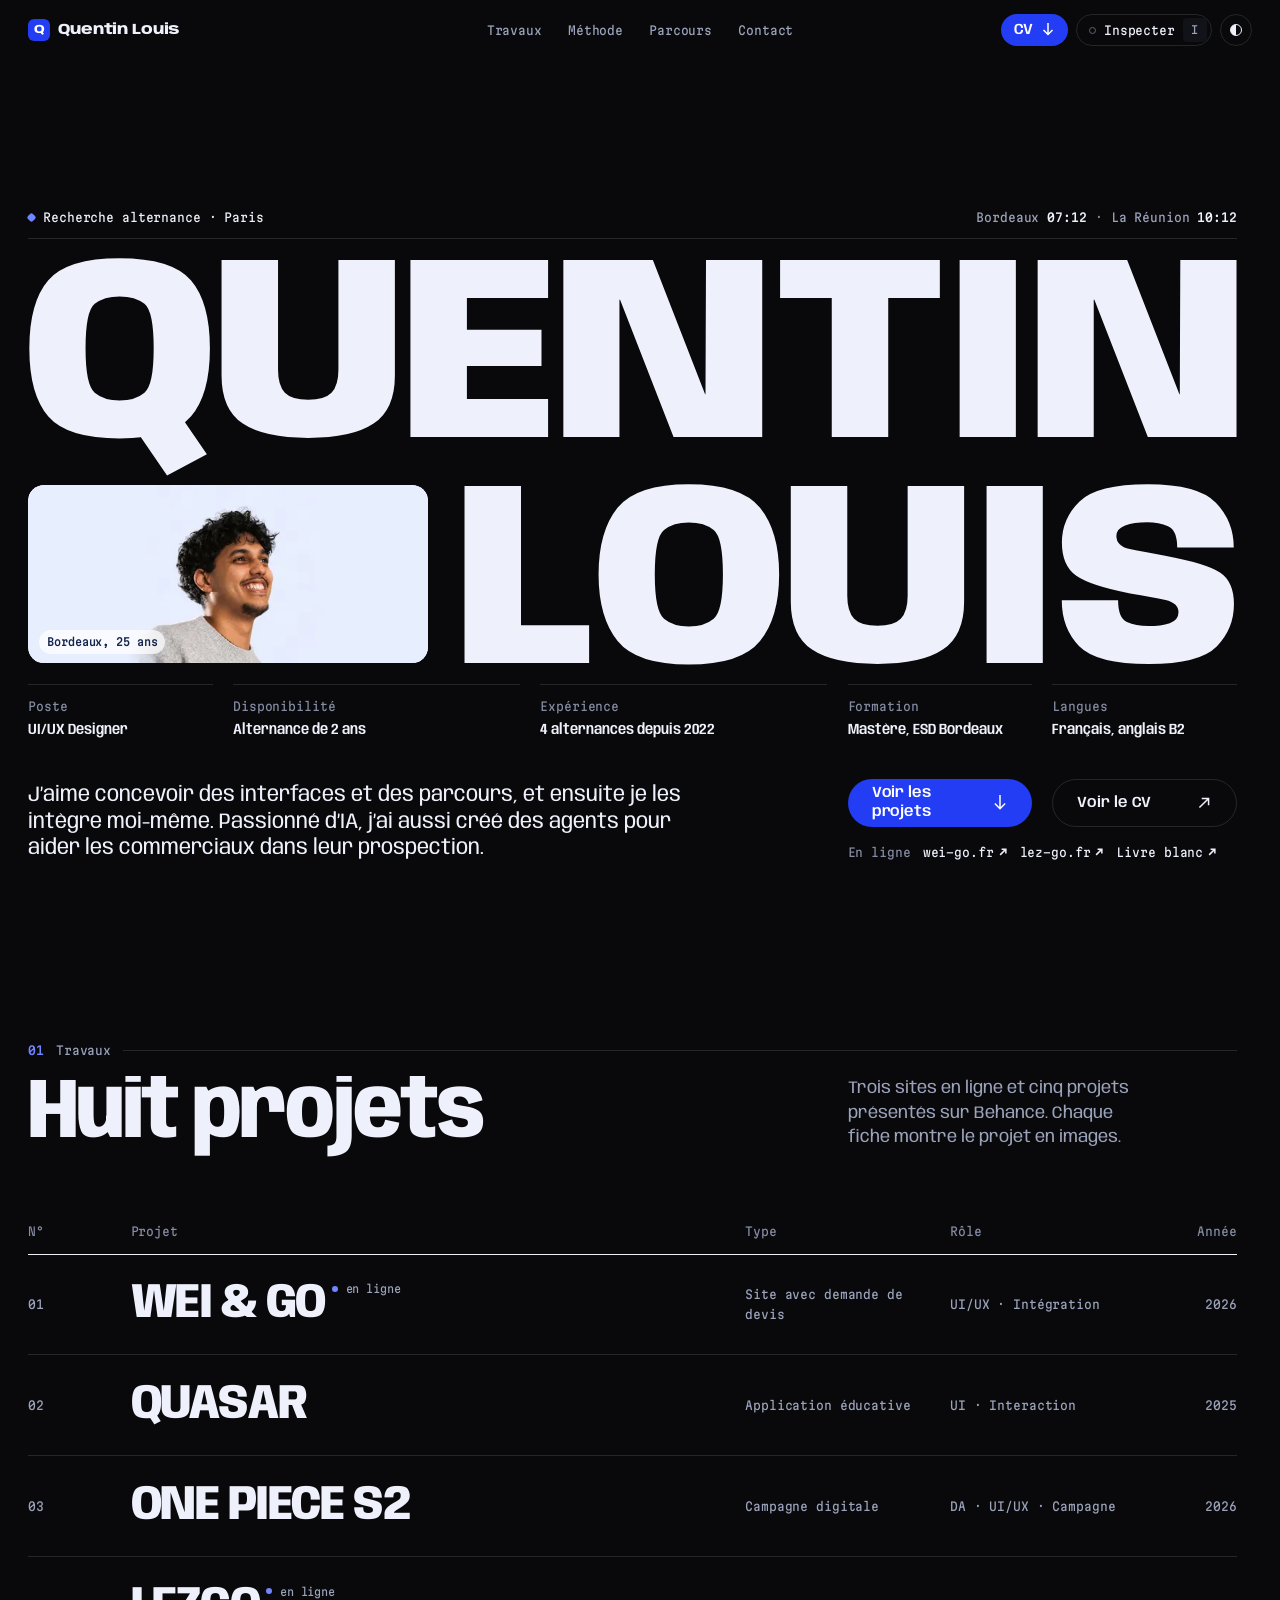
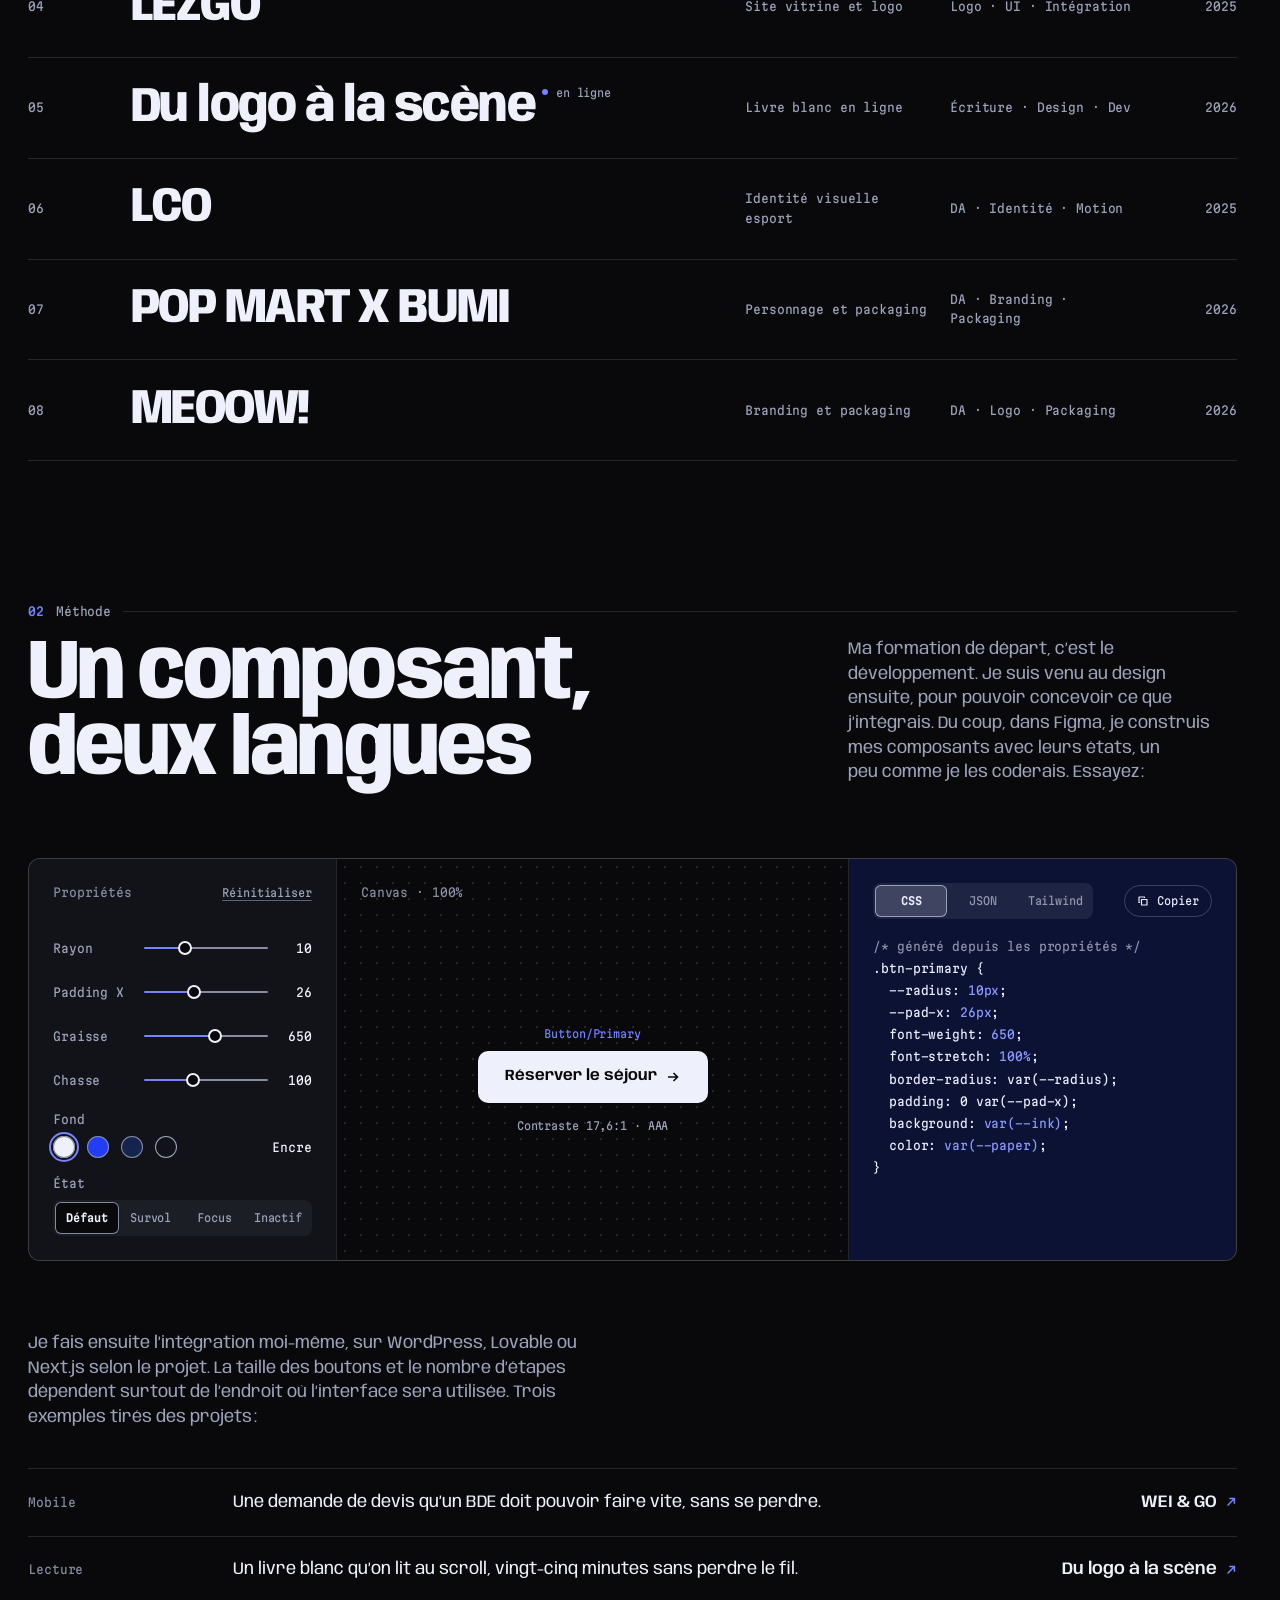
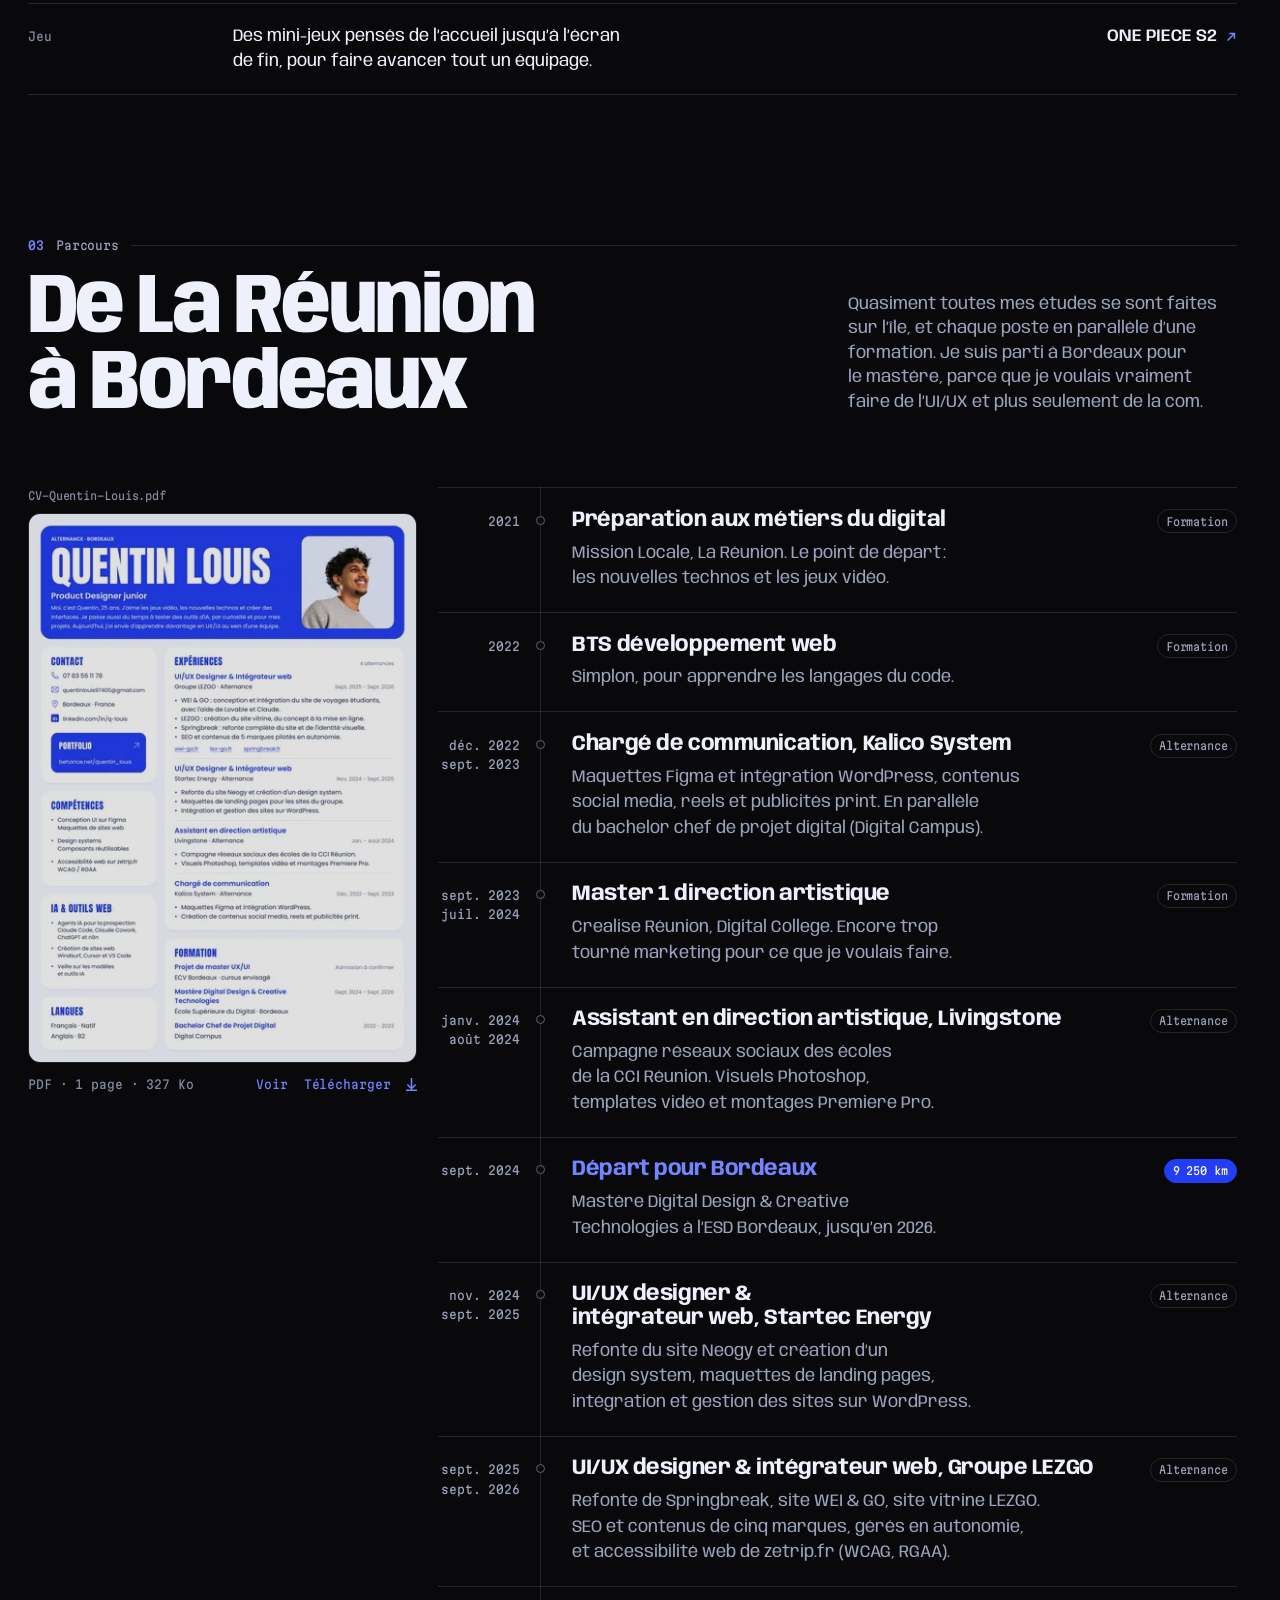
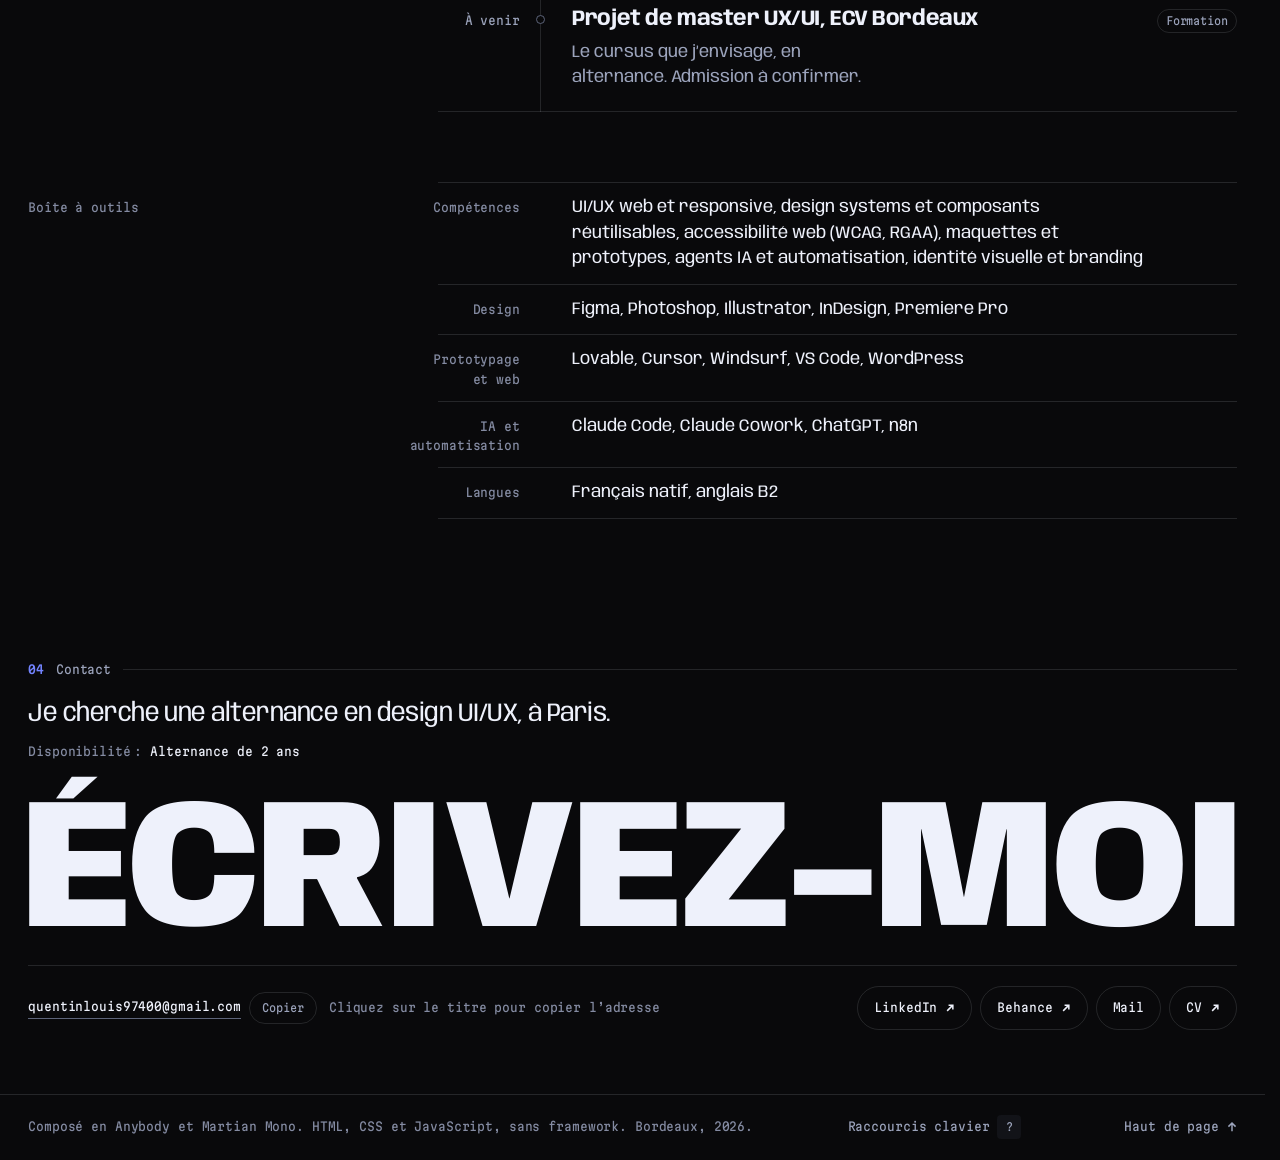
==== commit 15f4f517: "Édition UI/UX & Brand Designer sur /brand Deuxième édition (CDI, orientée direction artistique) qui " ====
--- a/index.html
+++ b/index.html
@@ -40,7 +40,7 @@
 <link rel="preload" as="font" type="font/woff2" href="assets/fonts/martian-mono-latin.woff2" crossorigin>
 <link rel="preload" as="image" type="image/webp" href="assets/quentin-band-1400.webp" imagesrcset="assets/quentin-band-800.webp 800w, assets/quentin-band-1400.webp 1400w" imagesizes="(max-width: 760px) 45vw, 48vw" fetchpriority="high">
 <link rel="stylesheet" href="assets/vendor/lenis.css">
-<link rel="stylesheet" href="style.css?v=20260928a">
+<link rel="stylesheet" href="style.css?v=20260928b">
 <script>
 // JS actif : les états de départ des animations s'appliquent. Si main.js n'a pas fini de s'initialiser en 4 s,
 // ou si une erreur survient avant l'entrée du nom (is-named), tout s'affiche dans son état final,
@@ -296,11 +296,11 @@
       </header>
 
       <div class="path-grid grid12">
-        <!-- le CV comme un cadre Figma : nom du fichier au-dessus, poids dessous (346 741 octets = 339 Ko, titre et langue du PDF compris) -->
+        <!-- le CV comme un cadre Figma : nom du fichier au-dessus, poids dessous (335 272 octets = 327 Ko, titre et langue du PDF compris) -->
         <div class="cv-card reveal" data-spec="CV · A4 · PDF">
           <p class="cv-label mono">CV-Quentin-Louis.pdf</p>
           <a class="cv-thumb" href="assets/CV-Quentin-Louis.pdf" target="_blank" rel="noopener"><picture><source type="image/webp" srcset="assets/cv-apercu-400.webp 400w, assets/cv-apercu-800.webp 800w" sizes="(max-width: 760px) 264px, 31vw"><img src="assets/cv-apercu-800.jpg" srcset="assets/cv-apercu-400.jpg 400w, assets/cv-apercu-800.jpg 800w" sizes="(max-width: 760px) 264px, 31vw" alt="Voir le CV" width="910" height="1287" loading="lazy" decoding="async"></picture><span class="sr-only"> (PDF, nouvel onglet)</span></a>
-          <p class="cv-meta mono"><span>PDF · 1 page · 339 Ko</span><span class="cv-acts"><a href="assets/CV-Quentin-Louis.pdf" target="_blank" rel="noopener">Voir<span class="sr-only"> le CV (PDF, nouvel onglet)</span></a><a class="cv-dl" href="assets/CV-Quentin-Louis.pdf" download>Télécharger<span class="sr-only"> le CV (PDF, 339 Ko)</span> <svg viewBox="0 0 12 14" aria-hidden="true"><path d="M6 0v11M1.5 7 6 11.5 10.5 7M0 13.3h12" fill="none" stroke="currentColor" stroke-width="1.4"/></svg></a></span></p>
+          <p class="cv-meta mono"><span>PDF · 1 page · 327 Ko</span><span class="cv-acts"><a href="assets/CV-Quentin-Louis.pdf" target="_blank" rel="noopener">Voir<span class="sr-only"> le CV (PDF, nouvel onglet)</span></a><a class="cv-dl" href="assets/CV-Quentin-Louis.pdf" download>Télécharger<span class="sr-only"> le CV (PDF, 327 Ko)</span> <svg viewBox="0 0 12 14" aria-hidden="true"><path d="M6 0v11M1.5 7 6 11.5 10.5 7M0 13.3h12" fill="none" stroke="currentColor" stroke-width="1.4"/></svg></a></span></p>
         </div>
 
         <div class="timeline">
@@ -425,7 +425,7 @@
 <span class="sr-only ip-live" aria-live="polite"></span>
 
 <script src="assets/vendor/lenis.min.js"></script>
-<script src="projects.js?v=20260928a"></script>
-<script src="main.js?v=20260928a"></script>
+<script src="projects.js?v=20260928b"></script>
+<script src="main.js?v=20260928b"></script>
 </body>
 </html>
--- a/style.css
+++ b/style.css
@@ -653,6 +653,64 @@
 :root[data-theme="light"] .peek::before { box-shadow: 0 24px 48px -24px rgba(20, 36, 77, .25); }
 .peek-track { display: flex; flex-direction: column; height: 100%; transform: translateY(calc(var(--pi, 0) * -100%)); transition: transform var(--dur-3) var(--ease); }
 .peek-track > img { flex: none; display: block; width: 100%; height: 100%; object-fit: cover; }
+
+/* ============ Travaux en grille (édition brand) ============
+   work-list--grid (brand/index.html) : les mêmes boutons .work-row (ouverture,
+   clavier, entrée, mode Inspecter), posés en cartes. Trois colonnes calées sur
+   la grille de 12 (4 colonnes chacune), deux sous 1101 px, une sous 761 px.
+   Couverture 4:5, puis numéro, titre et « type · année ». Survol et focus : le
+   visuel grossit à peine, le titre s'élargit (--tw) et passe en accent ; sa
+   taille suit la carte (cqi) pour qu'à 118 il tienne encore sur sa ligne. */
+.work-head:has(+ .work-list--grid) { display: none; }
+.work-list--grid { display: grid; grid-template-columns: repeat(3, minmax(0, 1fr)); gap: var(--gap-group) var(--col-gap); border-top: 0; }
+.work-list--grid > li { min-width: 0; }
+.work-list--grid .work-row {
+  display: flex; flex-direction: column; align-items: stretch; gap: var(--s-4); height: 100%;
+  padding: 0; border: 0; border-radius: var(--r-md);
+  container-type: inline-size;
+}
+.work-list--grid .work-row::before { display: none; }
+.work-list--grid .card-cover { position: relative; display: block; aspect-ratio: 4 / 5; border-radius: var(--r-md); overflow: hidden; }
+.work-list--grid .card-cover img { display: block; width: 100%; height: 100%; object-fit: cover; transition: transform var(--dur-3) var(--ease); }
+/* filet au-dessus du visuel, comme les vignettes : bord lisible quand la couverture a la couleur du fond */
+.work-list--grid .card-cover::after { content: ""; position: absolute; inset: 0; z-index: 1; border-radius: inherit; box-shadow: inset 0 0 0 1px var(--line); pointer-events: none; }
+.work-list--grid .card-txt { display: grid; grid-template-columns: 32px minmax(0, 1fr) auto; row-gap: var(--s-2); align-items: start; }
+.work-list--grid .work-row .n { grid-column: 1; grid-row: 1; align-self: start; padding-top: .55em; color: var(--ink-3); }
+/* 11,6 : largeur du plus long titre (« Du logo à la scène ») à la chasse 118, par pixel de corps, avec une marge */
+.work-list--grid .work-row .ttl { grid-column: 2 / -1; grid-row: 1; font-size: min(clamp(26px, 2.5vw, 40px), calc((100cqi - 32px) / 11.6)); }
+.work-list--grid .work-row .ttl:not([data-wrap]) { white-space: normal; }
+.work-list--grid .work-row .meta { grid-column: 2; grid-row: 2; color: var(--ink-2); transition: color var(--dur-2) var(--ease); }
+.work-list--grid .live-tag { grid-column: 3; grid-row: 2; margin: 0 0 0 var(--s-3); align-self: center; }
+/* focus clavier : l'anneau du site autour de la carte, et l'état survolé */
+html:not(.is-inspect) .work-list--grid .work-row:focus-visible { outline: 2px solid var(--accent-t); outline-offset: 6px; }
+html:not(.is-inspect) .work-list--grid .work-row:focus-visible .ttl { --tw: 118; color: var(--accent-t); transform: none; }
+html:not(.is-inspect) .work-list--grid .work-row:focus-visible .n { color: var(--accent-t); }
+html:not(.is-inspect) .work-list--grid .work-row:focus-visible .live-tag { color: var(--ink-2); }
+html:not(.is-inspect) .work-list--grid .work-row:focus-visible .live-tag > span { background: var(--accent-t); }
+html:not(.is-inspect) .work-list--grid .work-row:focus-visible .card-cover img { transform: scale(1.04); }
+@media (hover: hover) {
+  html:not(.lenis-scrolling):not(.is-inspect) .work-list--grid .work-row:hover .ttl { --tw: 118; color: var(--accent-t); transform: none; }
+  html:not(.lenis-scrolling):not(.is-inspect) .work-list--grid .work-row:hover .n { color: var(--accent-t); }
+  html:not(.lenis-scrolling):not(.is-inspect) .work-list--grid .work-row:hover .live-tag { color: var(--ink-2); }
+  html:not(.lenis-scrolling):not(.is-inspect) .work-list--grid .work-row:hover .live-tag > span { background: var(--accent-t); }
+  html:not(.lenis-scrolling):not(.is-inspect) .work-list--grid .work-row:hover .card-cover img { transform: scale(1.04); }
+}
+/* au doigt : pendant l'appui, le titre passe en accent (pas de bande bleue) */
+@media (hover: none) {
+  .work-list--grid .work-row:active .ttl, .work-list--grid .work-row:active .n { color: var(--accent-t); }
+  .work-list--grid .work-row:active .live-tag { color: var(--ink-2); }
+}
+/* entrée : la couverture se découvre de haut en bas, juste après sa carte */
+.js .work-list--grid .card-cover { clip-path: inset(0 0 100% 0 round var(--r-md)); transition: clip-path var(--dur-4) var(--ease) calc(var(--d, 0ms) + 150ms); }
+.js .work-list--grid .work-row.is-in .card-cover { clip-path: inset(0 round var(--r-md)); }
+@media (max-width: 1100px) {
+  .work-list--grid { grid-template-columns: repeat(2, minmax(0, 1fr)); }
+}
+@media (max-width: 760px) {
+  .work-list--grid { grid-template-columns: minmax(0, 1fr); gap: var(--block); }
+  .work-list--grid .work-row { gap: var(--s-3); }
+  .work-list--grid .card-txt { grid-template-columns: 30px minmax(0, 1fr) auto; }
+}
 
 /* ============ Fiche projet ============ */
 .case { position: fixed; inset: 0; z-index: 80; }
@@ -1841,6 +1899,8 @@
   .hero-meta::after, .eyebrow::after { transform: scaleX(1) !important; }
   .name-photo { clip-path: none !important; }
   .work-row .thumb { clip-path: none !important; transform: none !important; }
+  .work-list--grid .card-cover { clip-path: none !important; }
+  .work-list--grid .card-cover img { transform: none !important; }
   .case-gallery .g-item, .case-next img { opacity: 1 !important; transform: none !important; }
   .name-photo img { --ps: 1 !important; }
 }
@@ -1920,6 +1980,17 @@
   .work-head:has(+ .work-list--thumbs) { display: none; }
   .work-list--thumbs .work-row { grid-template-columns: 8mm minmax(0, 1fr) 94mm; grid-template-rows: none; }
   .work-list--thumbs .work-row > .meta { margin: 0; }
+  /* grille (édition brand) : la même liste que la version au doigt, sans couvertures */
+  .work-head:has(+ .work-list--grid) { display: none !important; }
+  .work-list--grid { display: block; border-top: 1px solid var(--ink); }
+  .work-list--grid .card-cover { display: none; }
+  .work-list--grid .work-row { display: grid; grid-template-columns: 8mm minmax(0, 1fr) 94mm auto; border-bottom: 1px solid var(--line); border-radius: 0; height: auto; container-type: normal; }
+  .work-list--grid .card-txt { display: contents; }
+  .work-list--grid .card-txt > * { grid-column: auto !important; grid-row: auto !important; }
+  .work-list--grid .work-row .n { padding: 0; align-self: baseline; color: var(--ink-2); }
+  .work-list--grid .work-row .ttl { font-size: 12pt; }
+  .work-list--grid .work-row .meta { margin: 0; color: var(--ink-2); }
+  .work-list--grid .live-tag { margin: 0; }
 
   /* méthode : la note et les trois contextes à gauche, le code généré à droite */
   .method .wrap { display: grid; grid-template-columns: minmax(0, 1fr) 70mm; grid-template-rows: auto auto 1fr; column-gap: 6mm; align-items: start; }
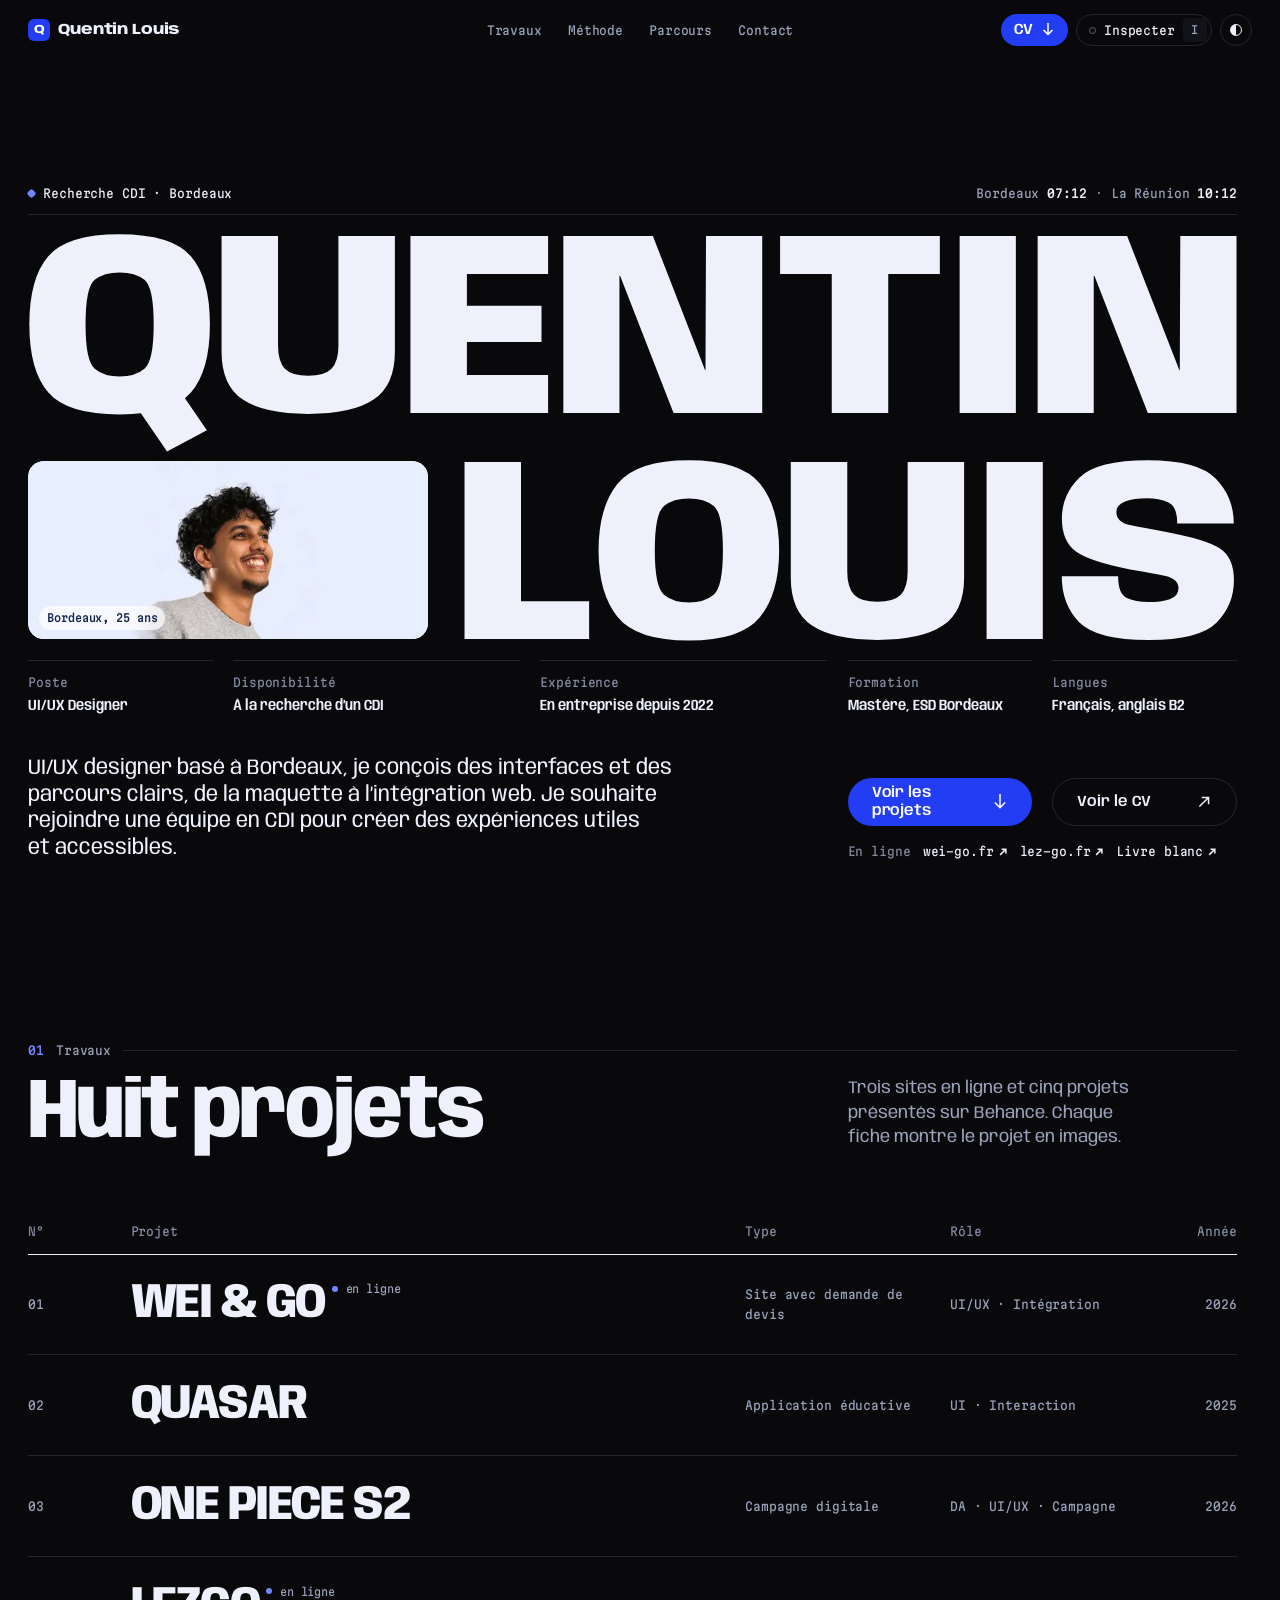
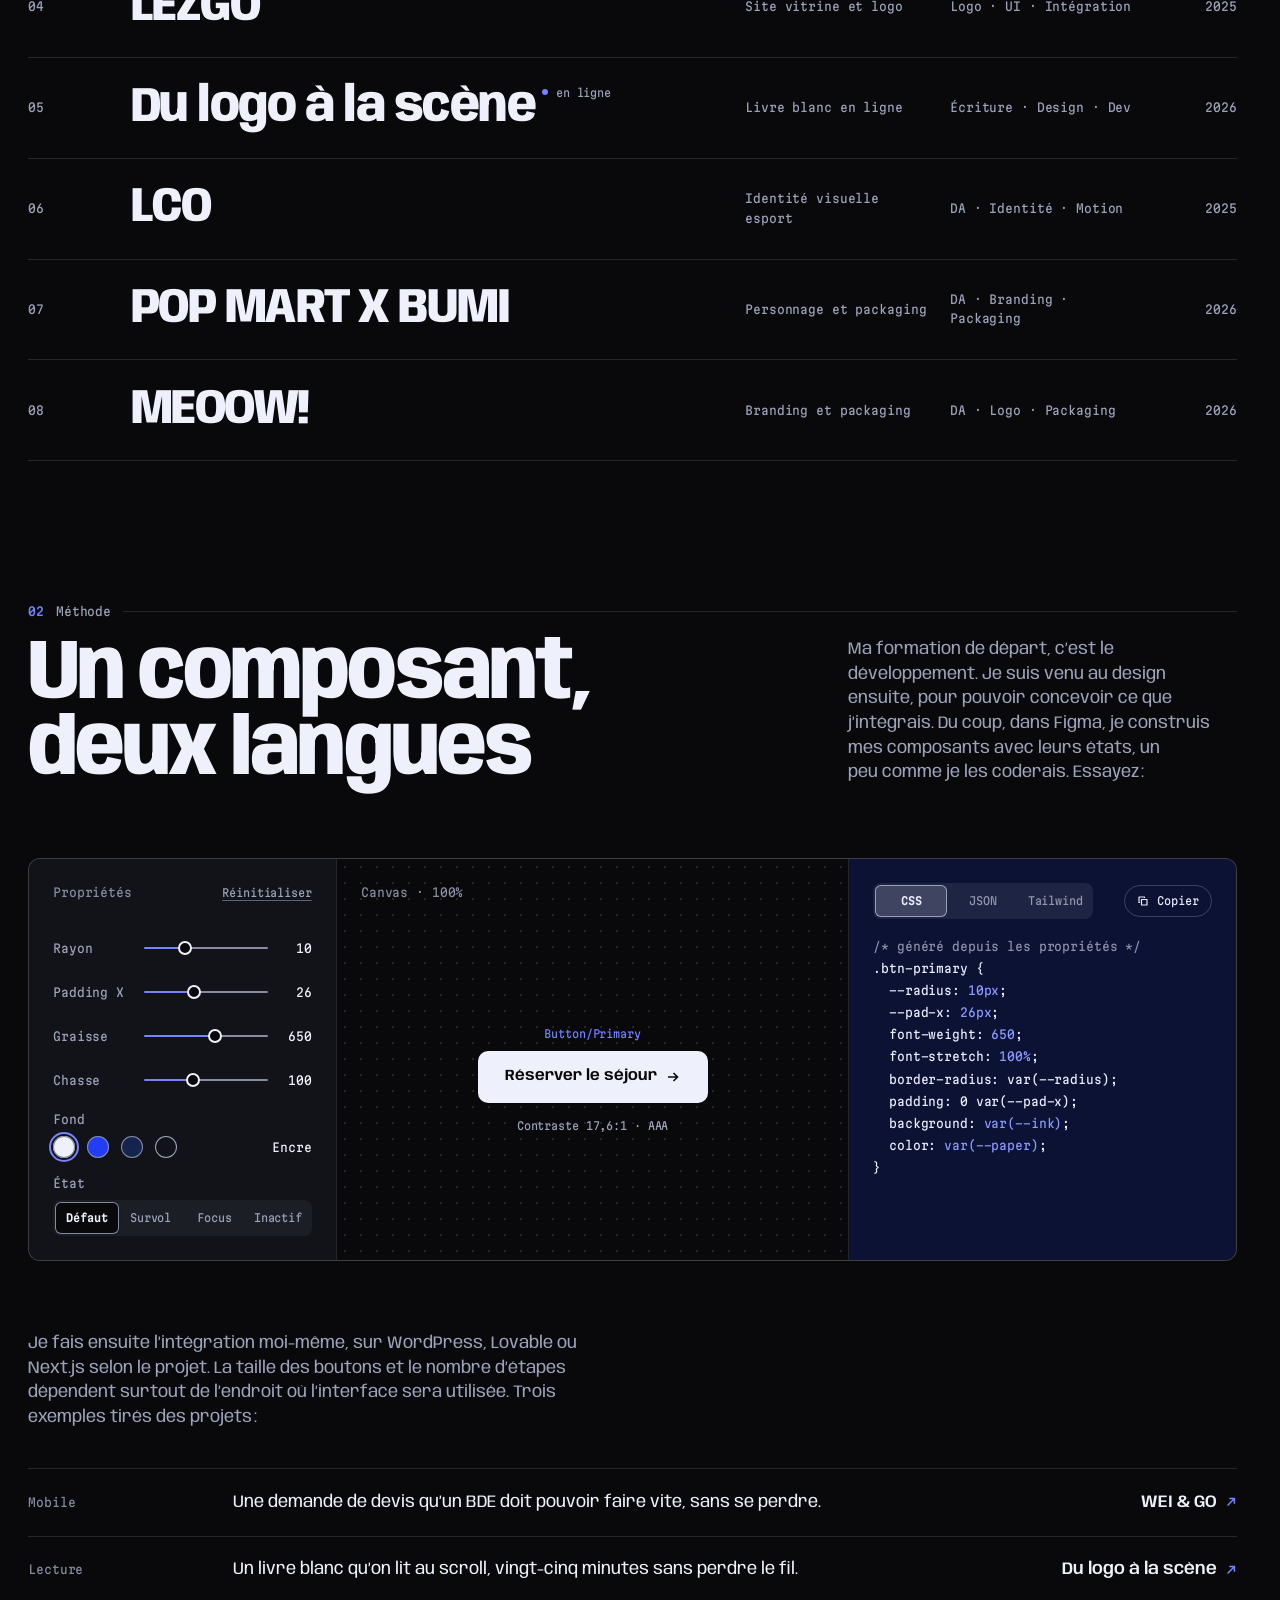
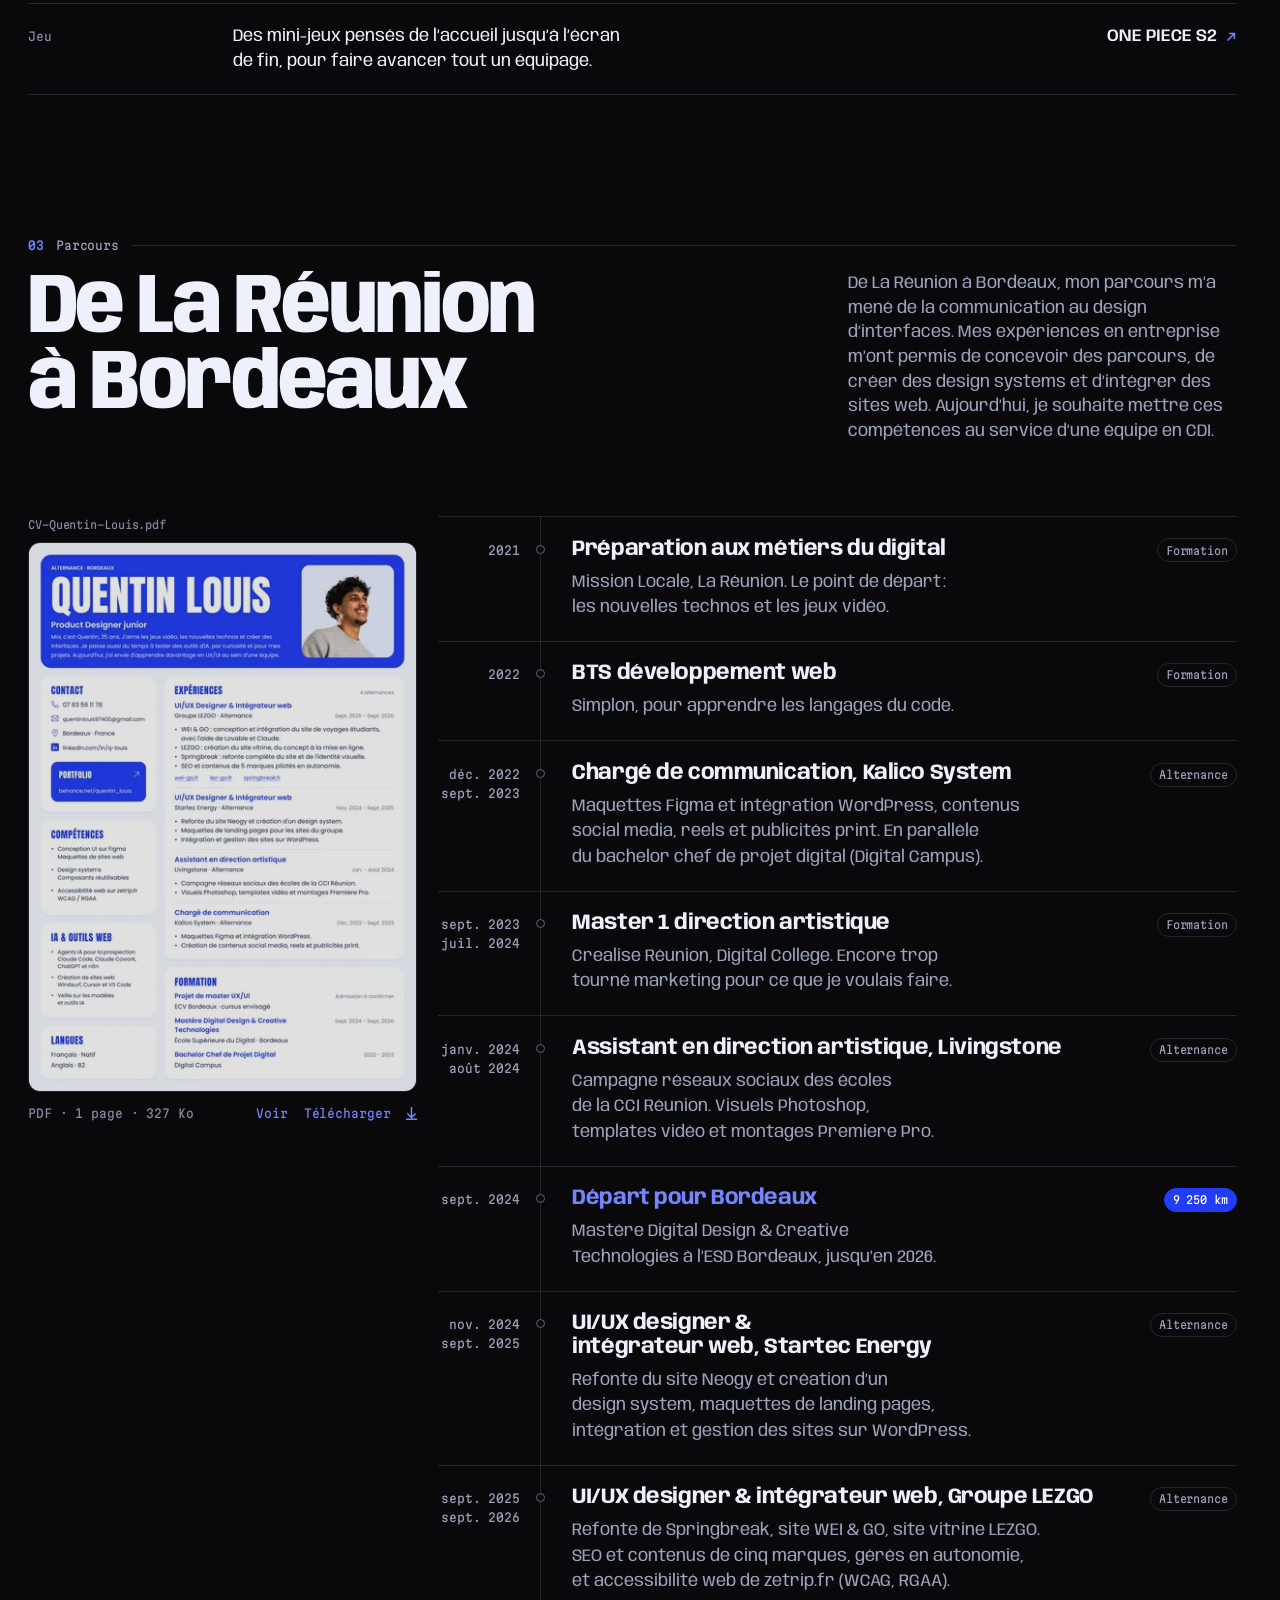
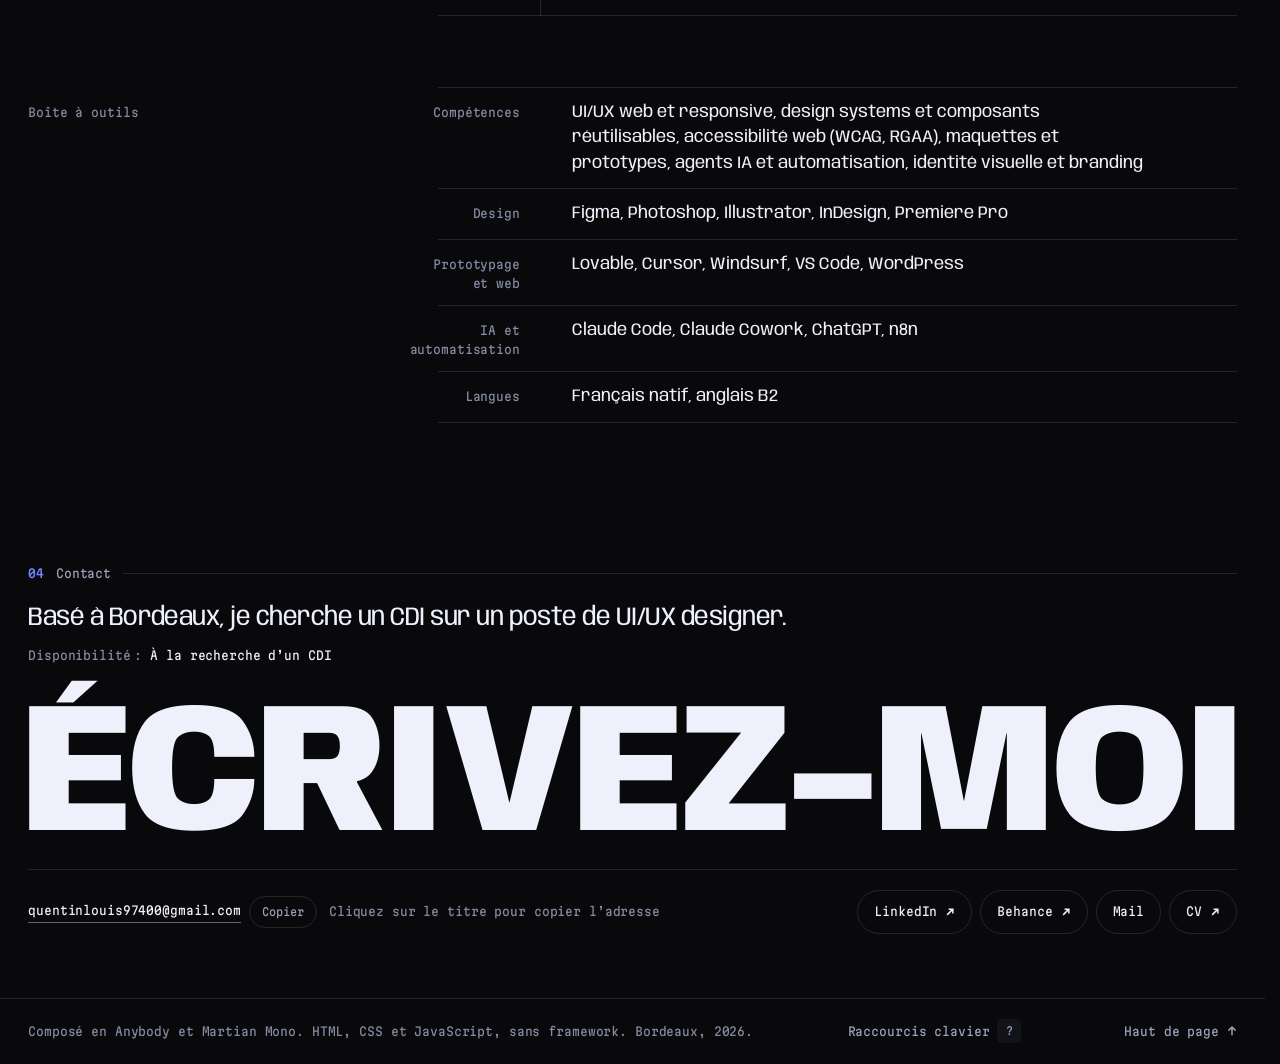
==== commit 919324cc: "Positionner le portfolio pour un CDI UI/UX à Bordeaux" ====
--- a/index.html
+++ b/index.html
@@ -4,10 +4,10 @@
 <meta charset="utf-8">
 <meta name="viewport" content="width=device-width, initial-scale=1, viewport-fit=cover">
 <title>Quentin Louis, UI/UX Designer</title>
-<meta name="description" content="Quentin Louis, UI/UX Designer basé à Bordeaux. Conception d’interfaces, design systems et intégration web. Recherche une alternance, mobilité Paris.">
+<meta name="description" content="Quentin Louis, UI/UX Designer basé à Bordeaux. Conception d’interfaces, design systems et intégration web. À la recherche d’un CDI en UI/UX design.">
 <meta name="theme-color" content="#09090b">
 <meta property="og:title" content="Quentin Louis, UI/UX Designer">
-<meta property="og:description" content="Conception d’interfaces, design systems et intégration web. Recherche une alternance, mobilité Paris.">
+<meta property="og:description" content="Conception d’interfaces, design systems et intégration web. À la recherche d’un CDI en UI/UX design. Basé à Bordeaux.">
 <meta property="og:type" content="profile">
 <meta property="profile:first_name" content="Quentin">
 <meta property="profile:last_name" content="Louis">
@@ -118,7 +118,7 @@
   <section class="hero">
     <div class="wrap">
       <div class="hero-meta mono">
-        <span class="status"><span aria-hidden="true"></span>Recherche alternance · Paris</span>
+        <span class="status"><span aria-hidden="true"></span>Recherche CDI · Bordeaux</span>
         <span class="meta-clocks"><span class="sr-only">Heure locale à </span>Bordeaux <b data-clock="Europe/Paris">--:--</b><span class="meta-sep" aria-hidden="true">·</span><span class="sr-only">Heure locale à </span>La Réunion <b data-clock="Indian/Reunion">--:--</b></span>
       </div>
 
@@ -143,15 +143,15 @@
 
       <dl class="brief grid12" data-spec="Composant/Candidat · 5 propriétés">
         <div class="brief-cell"><dt class="mono">Poste</dt><dd>UI/UX <span lang="en">Designer</span></dd></div>
-        <div class="brief-cell"><dt class="mono">Disponibilité</dt><dd><span data-avail>Alternance de 2 ans</span></dd></div>
-        <div class="brief-cell"><dt class="mono">Expérience</dt><dd>4 alternances depuis 2022</dd></div>
+        <div class="brief-cell"><dt class="mono">Disponibilité</dt><dd><span data-avail>À la recherche d’un CDI</span></dd></div>
+        <div class="brief-cell"><dt class="mono">Expérience</dt><dd>En entreprise depuis 2022</dd></div>
         <div class="brief-cell"><dt class="mono">Formation</dt><dd>Mastère, ESD Bordeaux</dd></div>
         <div class="brief-cell"><dt class="mono">Langues</dt><dd>Français, anglais B2</dd></div>
       </dl>
 
       <div class="hero-foot grid12">
         <p class="lede" data-spec="Lede · clamp(20px, 1.667vw, 24px) / 1.25">
-          J’aime concevoir des interfaces et des parcours, et ensuite je les intègre moi-même. Passionné d’IA, j’ai aussi créé des agents pour aider les commerciaux dans leur prospection.
+          UI/UX designer basé à Bordeaux, je conçois des interfaces et des parcours clairs, de la maquette à l’intégration web. Je souhaite rejoindre une équipe en CDI pour créer des expériences utiles et accessibles.
         </p>
         <div class="hero-side">
           <div class="cta-row">
@@ -292,7 +292,7 @@
       <header class="sec-head grid12">
         <p class="eyebrow mono reveal"><b>03</b> Parcours</p>
         <h2 class="sec-title">De La Réunion<br>à Bordeaux</h2>
-        <p class="sec-note reveal">Quasiment toutes mes études se sont faites sur l’île, et chaque poste en parallèle d’une formation. Je suis parti à Bordeaux pour le mastère, parce que je voulais vraiment faire de l’UI/UX et plus seulement de la com.</p>
+        <p class="sec-note reveal">De La Réunion à Bordeaux, mon parcours m’a mené de la communication au design d’interfaces. Mes expériences en entreprise m’ont permis de concevoir des parcours, de créer des design systems et d’intégrer des sites web. Aujourd’hui, je souhaite mettre ces compétences au service d’une équipe en CDI.</p>
       </header>
 
       <div class="path-grid grid12">
@@ -314,7 +314,6 @@
           <li class="reveal is-move"><time class="mono" datetime="2024-09"><span>sept. 2024</span></time><div><h3>Départ pour Bordeaux</h3><p>Mastère Digital Design &amp; Creative Technologies à l’ESD Bordeaux, jusqu’en 2026.</p></div><span class="tag mono">9 250 km</span></li>
           <li class="reveal"><time class="mono" datetime="2024-11"><span>nov. 2024</span><span class="sr-only"> à </span><span>sept. 2025</span></time><div><h3>UI/UX designer &amp; intégrateur web, Startec Energy</h3><p>Refonte du site Neogy et création d’un design system, maquettes de <span lang="en">landing pages</span>, intégration et gestion des sites sur WordPress.</p></div><span class="tag mono">Alternance</span></li>
           <li class="reveal"><time class="mono" datetime="2025-09"><span>sept. 2025</span><span class="sr-only"> à </span><span>sept. 2026</span></time><div><h3>UI/UX designer &amp; intégrateur web, Groupe LEZGO</h3><p>Refonte de Springbreak, site WEI &amp; GO, site vitrine LEZGO. SEO et contenus de cinq marques, gérés en autonomie, et accessibilité web de zetrip.fr (WCAG, RGAA).</p></div><span class="tag mono">Alternance</span></li>
-          <li class="reveal"><span class="when mono">À venir</span><div><h3>Projet de master UX/UI, ECV Bordeaux</h3><p>Le cursus que j’envisage, en alternance. Admission à confirmer.</p></div><span class="tag mono">Formation</span></li>
           </ol>
         </div>
       </div>
@@ -337,8 +336,8 @@
   <section class="contact" id="contact">
     <div class="wrap">
       <p class="eyebrow mono reveal"><b>04</b> Contact</p>
-      <h2 class="contact-kicker reveal">Je cherche une alternance en design UI/UX, à Paris.</h2>
-      <p class="contact-avail mono reveal">Disponibilité : <span>Alternance de 2 ans</span></p>
+      <h2 class="contact-kicker reveal">Basé à Bordeaux, je cherche un CDI sur un poste de UI/UX designer.</h2>
+      <p class="contact-avail mono reveal">Disponibilité : <span>À la recherche d’un CDI</span></p>
       <!-- souris : le clic copie l’adresse ; au doigt : le tap ouvre la messagerie (main.js) -->
       <button class="mail" type="button" data-mail="quentinlouis97400@gmail.com" data-spec="CTA · copie l’adresse au clic" aria-label="Écrivez-moi : copier l’adresse quentinlouis97400@gmail.com">
         <span class="mail-txt" data-split>Écrivez-moi</span>
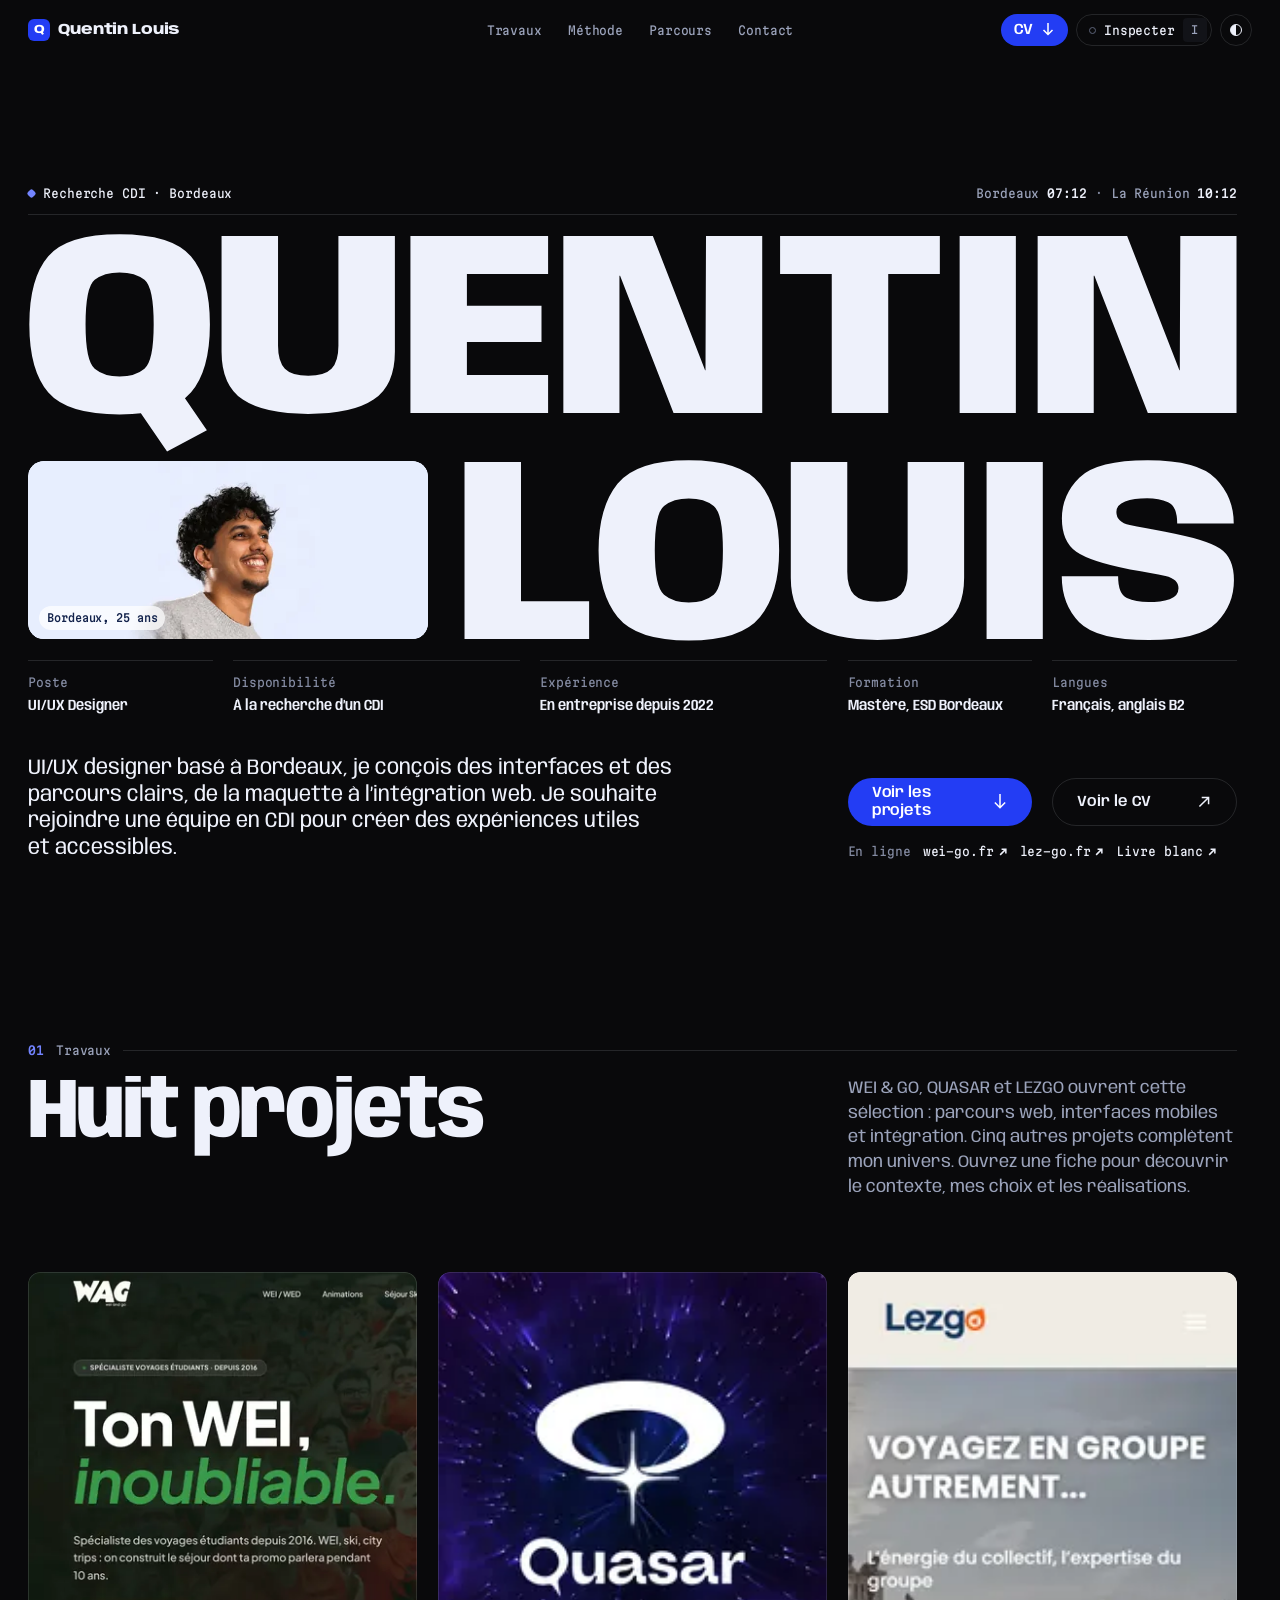
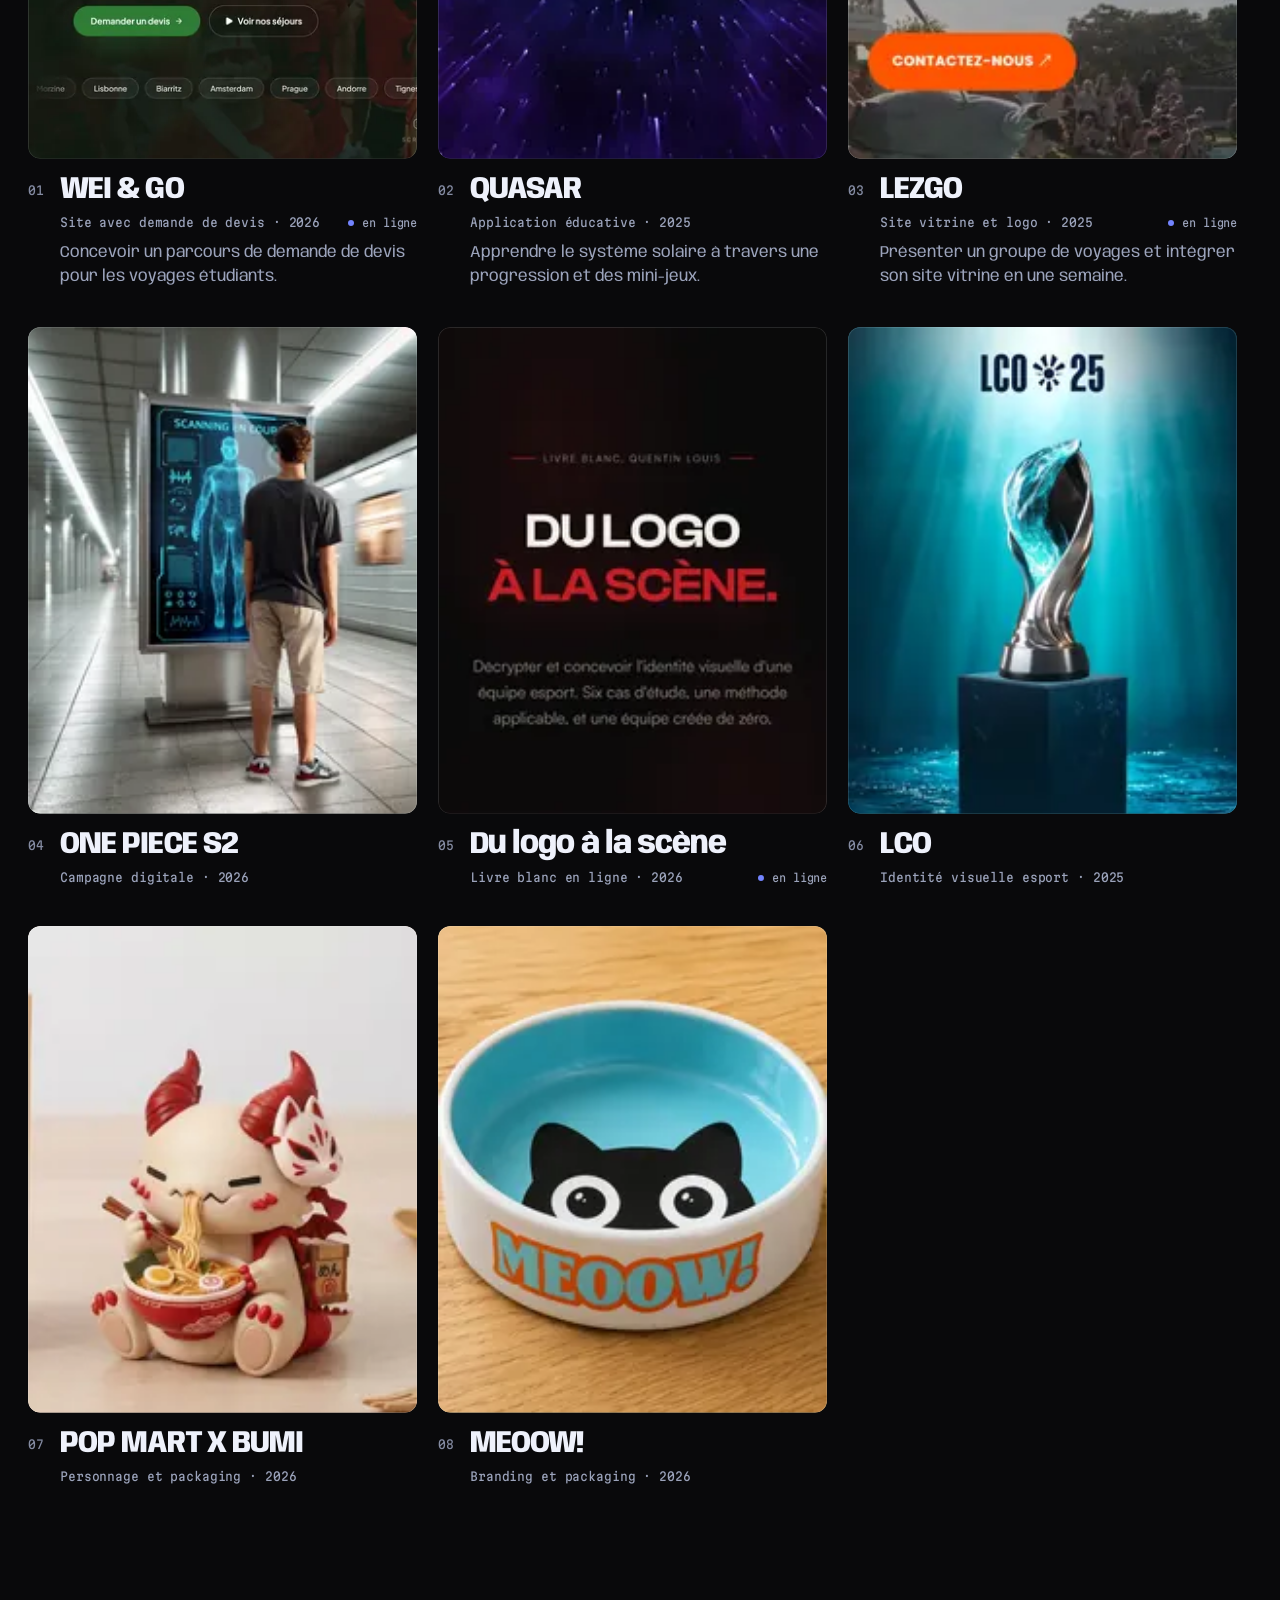
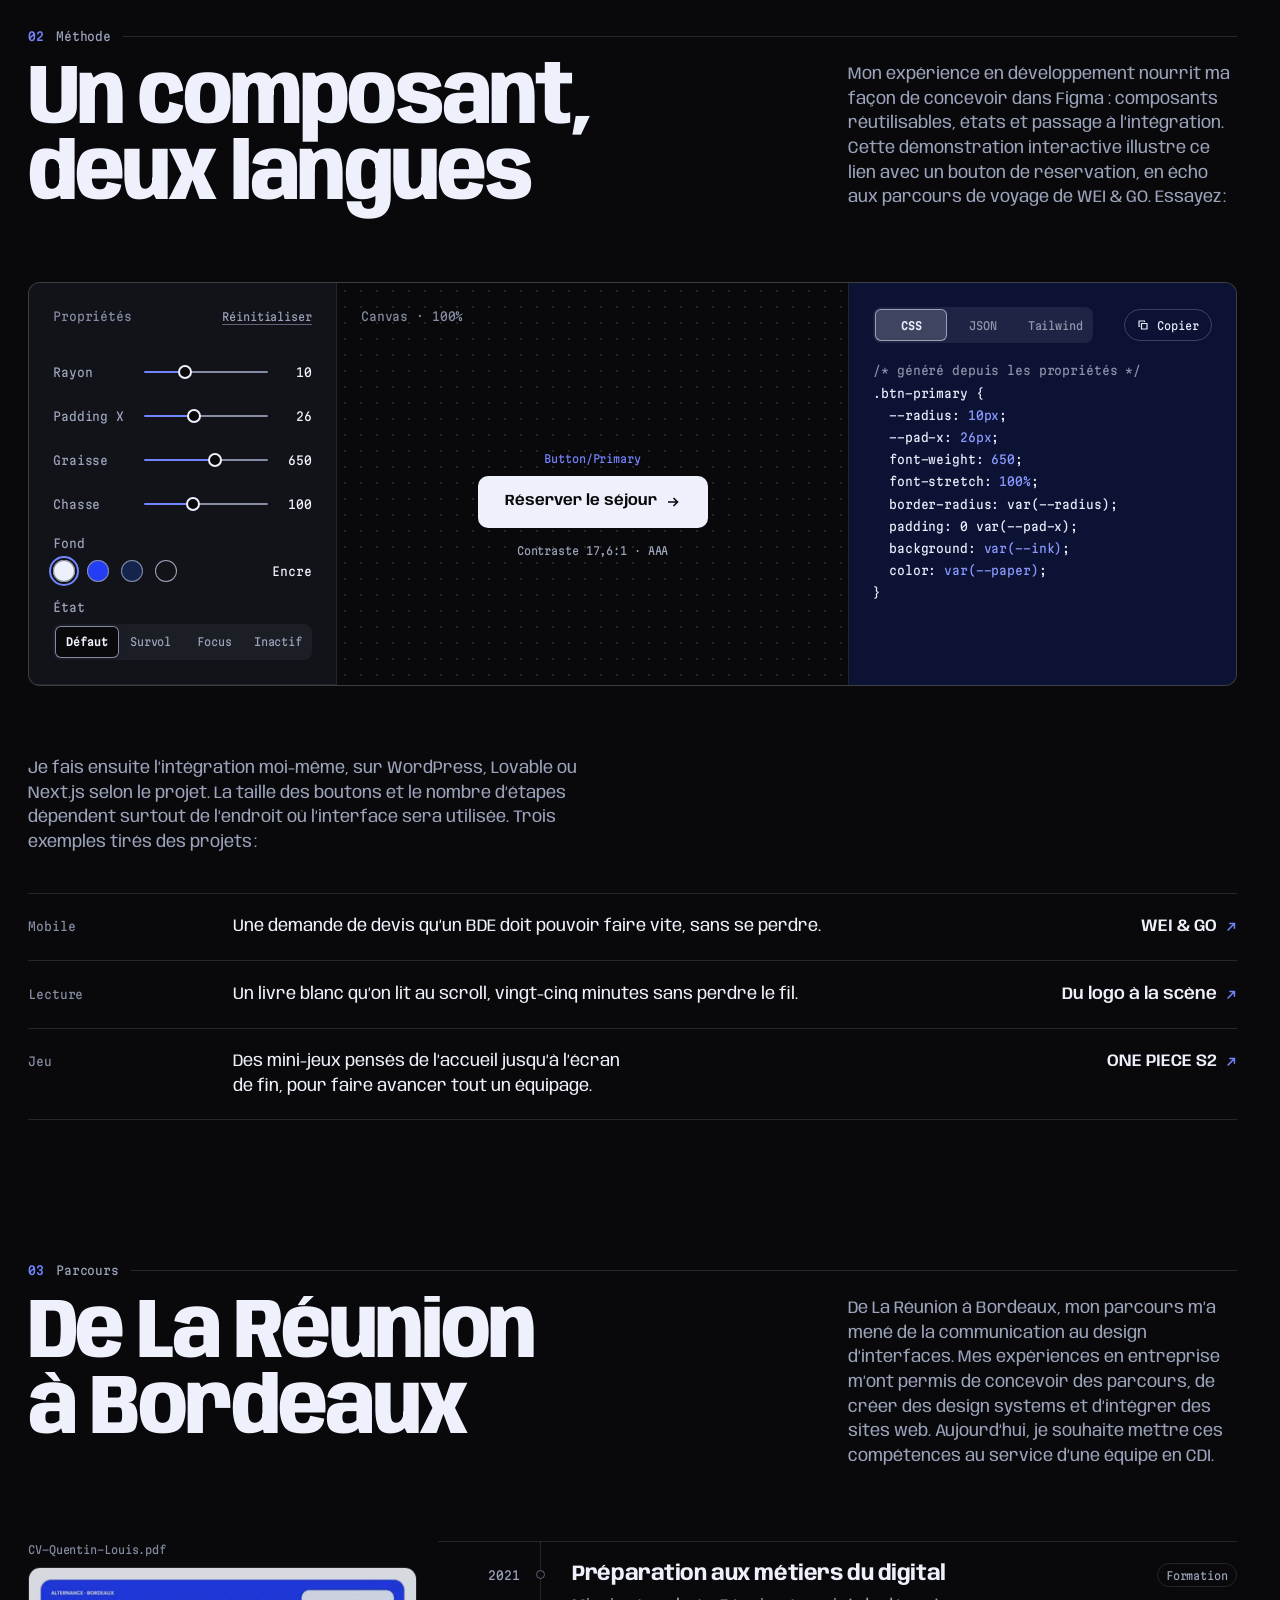
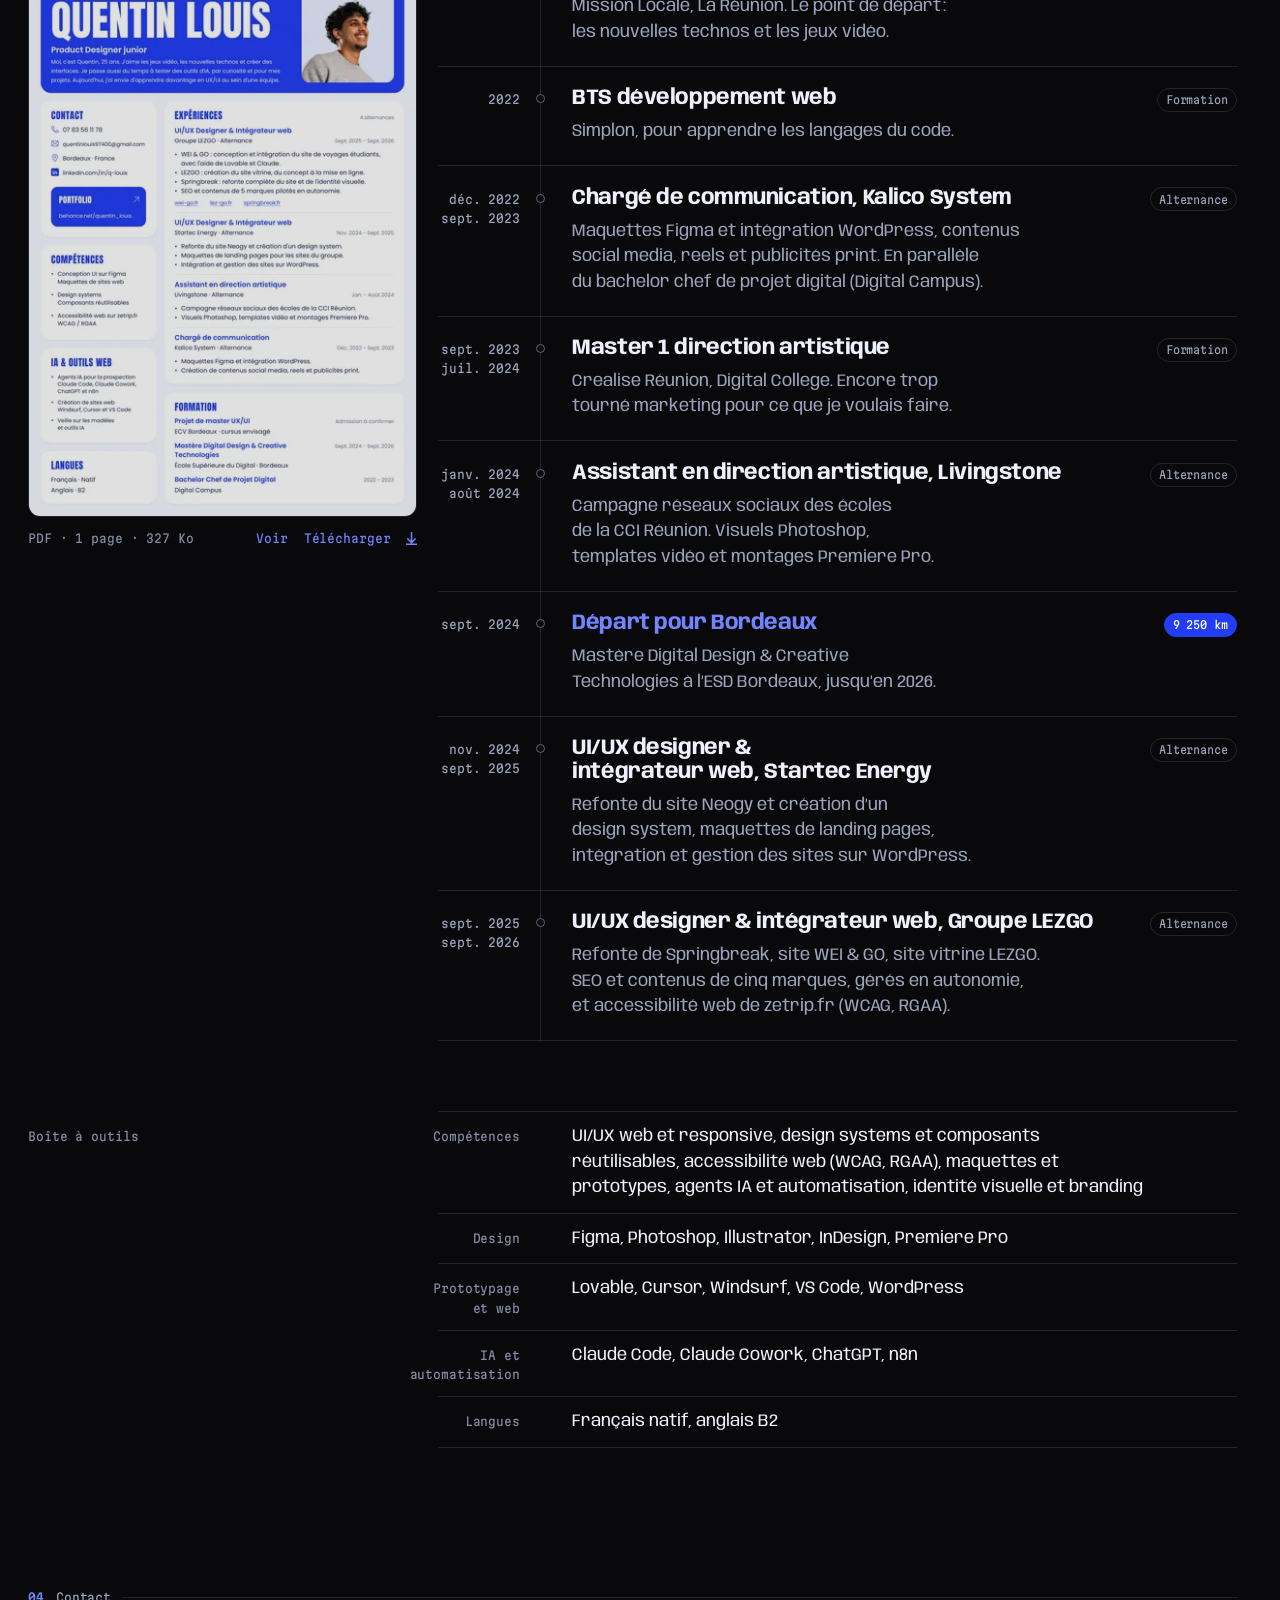
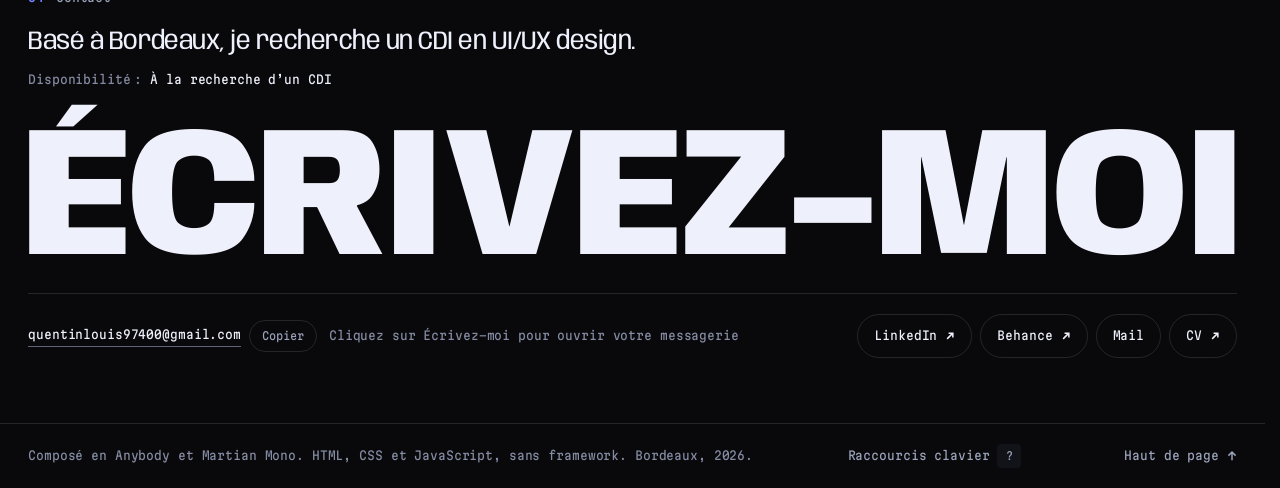
==== commit de318e4d: "Mettre en avant les projets UI/UX et alléger le défilement" ====
--- a/index.html
+++ b/index.html
@@ -40,7 +40,7 @@
 <link rel="preload" as="font" type="font/woff2" href="assets/fonts/martian-mono-latin.woff2" crossorigin>
 <link rel="preload" as="image" type="image/webp" href="assets/quentin-band-1400.webp" imagesrcset="assets/quentin-band-800.webp 800w, assets/quentin-band-1400.webp 1400w" imagesizes="(max-width: 760px) 45vw, 48vw" fetchpriority="high">
 <link rel="stylesheet" href="assets/vendor/lenis.css">
-<link rel="stylesheet" href="style.css?v=20260928b">
+<link rel="stylesheet" href="style.css?v=20261014a">
 <script>
 // JS actif : les états de départ des animations s'appliquent. Si main.js n'a pas fini de s'initialiser en 4 s,
 // ou si une erreur survient avant l'entrée du nom (is-named), tout s'affiche dans son état final,
@@ -171,19 +171,19 @@
       <header class="sec-head grid12">
         <p class="eyebrow mono reveal"><b>01</b> Travaux</p>
         <h2 class="sec-title" data-spec="H2 · clamp(44px, 6.6vw, 112px) / .9">Huit projets</h2>
-        <p class="sec-note reveal">Trois sites en ligne et cinq projets présentés sur Behance.<span class="no-print"> Chaque fiche montre le projet en images.</span></p>
+        <p class="sec-note reveal">WEI &amp; GO, QUASAR et LEZGO ouvrent cette sélection : parcours web, interfaces mobiles et intégration. Cinq autres projets complètent mon univers.<span class="no-print"> Ouvrez une fiche pour découvrir le contexte, mes choix et les réalisations.</span></p>
       </header>
 
       <div class="work-head mono" aria-hidden="true">
         <span>N°</span><span>Projet</span><span>Type</span><span>Rôle</span><span>Année</span>
       </div>
-      <ol class="work-list" data-spec="Liste · une ligne par projet · filet 1px"></ol>
+      <ol class="work-list work-list--grid work-list--ux" data-spec="Sélection · huit projets · cartes avec aperçu"></ol>
       <noscript>
         <ol class="work-list work-list--static">
           <li class="work-row"><span class="n mono">01</span><span class="ttl"><a href="https://wei-go.fr" target="_blank" rel="noopener">WEI &amp; GO<span class="sr-only"> (nouvel onglet)</span></a></span><span class="kind mono">Site avec demande de devis</span><span class="yr mono">2026</span></li>
           <li class="work-row"><span class="n mono">02</span><span class="ttl"><a href="https://www.behance.net/gallery/227402211/QUASAR-Application-ducative" target="_blank" rel="noopener">QUASAR<span class="sr-only"> (nouvel onglet)</span></a></span><span class="kind mono">Application éducative</span><span class="yr mono">2025</span></li>
-          <li class="work-row"><span class="n mono">03</span><span class="ttl"><a href="https://www.behance.net/gallery/242417537/DIGITAL-CAMPAIGN-ONE-PIECE-S2" target="_blank" rel="noopener">ONE PIECE S2<span class="sr-only"> (nouvel onglet)</span></a></span><span class="kind mono">Campagne digitale</span><span class="yr mono">2026</span></li>
-          <li class="work-row"><span class="n mono">04</span><span class="ttl"><a href="https://lez-go.fr" target="_blank" rel="noopener">LEZGO<span class="sr-only"> (nouvel onglet)</span></a></span><span class="kind mono">Site vitrine et logo</span><span class="yr mono">2025</span></li>
+          <li class="work-row"><span class="n mono">03</span><span class="ttl"><a href="https://lez-go.fr" target="_blank" rel="noopener">LEZGO<span class="sr-only"> (nouvel onglet)</span></a></span><span class="kind mono">Site vitrine et logo</span><span class="yr mono">2025</span></li>
+          <li class="work-row"><span class="n mono">04</span><span class="ttl"><a href="https://www.behance.net/gallery/242417537/DIGITAL-CAMPAIGN-ONE-PIECE-S2" target="_blank" rel="noopener">ONE PIECE S2<span class="sr-only"> (nouvel onglet)</span></a></span><span class="kind mono">Campagne digitale</span><span class="yr mono">2026</span></li>
           <li class="work-row"><span class="n mono">05</span><span class="ttl"><a href="https://du-logo-a-la-scene.vercel.app" target="_blank" rel="noopener">Du logo à la scène<span class="sr-only"> (nouvel onglet)</span></a></span><span class="kind mono">Livre blanc en ligne</span><span class="yr mono">2026</span></li>
           <li class="work-row"><span class="n mono">06</span><span class="ttl"><a href="https://www.behance.net/gallery/226161957/LCO-League-of-Legends-Championship-Overseas" target="_blank" rel="noopener">LCO<span class="sr-only"> (nouvel onglet)</span></a></span><span class="kind mono">Identité visuelle esport</span><span class="yr mono">2025</span></li>
           <li class="work-row"><span class="n mono">07</span><span class="ttl"><a href="https://www.behance.net/gallery/246152569/POP-MART-X-BUMI-BRANDING-2026" target="_blank" rel="noopener">POP MART X BUMI<span class="sr-only"> (nouvel onglet)</span></a></span><span class="kind mono">Personnage et packaging</span><span class="yr mono">2026</span></li>
@@ -200,7 +200,7 @@
       <header class="sec-head grid12">
         <p class="eyebrow mono reveal"><b>02</b> Méthode</p>
         <h2 class="sec-title">Un composant,<br>deux langues</h2>
-        <p class="sec-note reveal">Ma formation de départ, c’est le développement. Je suis venu au design ensuite, pour pouvoir concevoir ce que j’intégrais. Du coup, dans Figma, je construis mes composants avec leurs états, un peu comme je les coderais.<span class="no-print"> Essayez :</span></p>
+        <p class="sec-note reveal">Mon expérience en développement nourrit ma façon de concevoir dans Figma : composants réutilisables, états et passage à l’intégration. Cette démonstration interactive illustre ce lien avec un bouton de réservation, en écho aux parcours de voyage de WEI &amp; GO.<span class="no-print"> Essayez :</span></p>
       </header>
 
       <div class="lab reveal" data-spec="Playground · 3 panneaux · gap 1px">
@@ -336,16 +336,16 @@
   <section class="contact" id="contact">
     <div class="wrap">
       <p class="eyebrow mono reveal"><b>04</b> Contact</p>
-      <h2 class="contact-kicker reveal">Basé à Bordeaux, je cherche un CDI sur un poste de UI/UX designer.</h2>
+      <h2 class="contact-kicker reveal">Basé à Bordeaux, je recherche un CDI en UI/UX design.</h2>
       <p class="contact-avail mono reveal">Disponibilité : <span>À la recherche d’un CDI</span></p>
-      <!-- souris : le clic copie l’adresse ; au doigt : le tap ouvre la messagerie (main.js) -->
-      <button class="mail" type="button" data-mail="quentinlouis97400@gmail.com" data-spec="CTA · copie l’adresse au clic" aria-label="Écrivez-moi : copier l’adresse quentinlouis97400@gmail.com">
+      <!-- Contact direct ; le bouton Copier reste disponible à côté de l’adresse. -->
+      <button class="mail" type="button" data-mail="quentinlouis97400@gmail.com" data-spec="CTA · ouvre la messagerie" aria-label="Écrivez-moi : écrire à quentinlouis97400@gmail.com">
         <span class="mail-txt" data-split>Écrivez-moi</span>
       </button>
       <div class="contact-row">
         <p class="mail-sub mono">
           <span class="mail-line"><a class="mail-addr" href="mailto:quentinlouis97400@gmail.com">quentinlouis97400@gmail.com</a><button class="mail-copy mono" type="button"><span>Copier</span><span class="sr-only"> l’adresse</span></button><span class="sr-only" aria-live="polite"></span></span>
-          <span class="mail-hint"><span class="only-fine">Cliquez sur le titre pour copier l’adresse</span><span class="only-touch">Touchez le titre pour écrire</span></span>
+          <span class="mail-hint">Cliquez sur Écrivez-moi pour ouvrir votre messagerie</span>
         </p>
         <ul class="links mono">
           <li><a href="https://www.linkedin.com/in/q-louis" target="_blank" rel="noopener">LinkedIn <svg class="ic out" viewBox="0 0 14 14" aria-hidden="true" focusable="false"><path d="M3 11 11 3M5 3h6v6"/></svg><span class="sr-only"> (nouvel onglet)</span></a></li>
@@ -424,7 +424,7 @@
 <span class="sr-only ip-live" aria-live="polite"></span>
 
 <script src="assets/vendor/lenis.min.js"></script>
-<script src="projects.js?v=20260928b"></script>
-<script src="main.js?v=20260928b"></script>
+<script src="projects.js?v=20261014a"></script>
+<script src="main.js?v=20261014a"></script>
 </body>
 </html>
--- a/style.css
+++ b/style.css
@@ -249,9 +249,7 @@
 .no-scroll .topbar { transform: translateY(calc(-100% - 4px)); }
 .topbar::before {
   content: ""; position: absolute; inset: 0;
-  background: color-mix(in oklab, var(--paper) 80%, transparent);
-  backdrop-filter: blur(12px) saturate(1.3);
-  -webkit-backdrop-filter: blur(12px) saturate(1.3);
+  background: var(--paper);
   border-bottom: 1px solid var(--line);
   opacity: 0; transition: opacity var(--dur-2) var(--ease);
 }
@@ -712,6 +710,9 @@
   .work-list--grid .card-txt { grid-template-columns: 30px minmax(0, 1fr) auto; }
 }
 
+/* Résumé des trois études de cas UI/UX, dans la grille existante. */
+.work-list--ux .card-summary { grid-column: 2 / -1; font-size: 16px; line-height: 1.5; color: var(--ink-2); }
+
 /* ============ Fiche projet ============ */
 .case { position: fixed; inset: 0; z-index: 80; }
 .case[hidden] { display: none; }
@@ -743,8 +744,7 @@
   position: sticky; top: 0; z-index: 2;
   display: flex; justify-content: space-between; align-items: center; gap: var(--s-3);
   padding: var(--s-3) var(--pad-r) var(--s-3) var(--pad-l);
-  background: color-mix(in oklab, var(--paper) 88%, transparent);
-  backdrop-filter: blur(10px); -webkit-backdrop-filter: blur(10px);
+  background: var(--paper);
   border-bottom: 1px solid var(--line);
   color: var(--ink-2);
   touch-action: none; user-select: none; -webkit-user-select: none; cursor: grab;
@@ -1662,8 +1662,7 @@
     display: flex; position: fixed; left: 50%; bottom: calc(env(safe-area-inset-bottom, 0px) + 10px); z-index: 55;
     width: max-content; max-width: calc(100vw - 16px);   /* sa largeur de contenu : les liens ne passent à la ligne qu'au bord de l'écran */
     translate: -50% 0; padding: var(--s-1); gap: 2px; border-radius: 28px;   /* 28 : la pilule sur une ligne, des coins arrondis sur deux */
-    background: color-mix(in oklab, var(--paper-2) 82%, transparent);
-    backdrop-filter: blur(14px) saturate(1.3); -webkit-backdrop-filter: blur(14px) saturate(1.3);
+    background: var(--paper-2);
     border: 1px solid var(--line);
     box-shadow: 0 12px 30px -12px rgba(0,0,0,.5);
     transition: transform var(--dur-3) var(--ease), opacity var(--dur-3) var(--ease), visibility 0s;
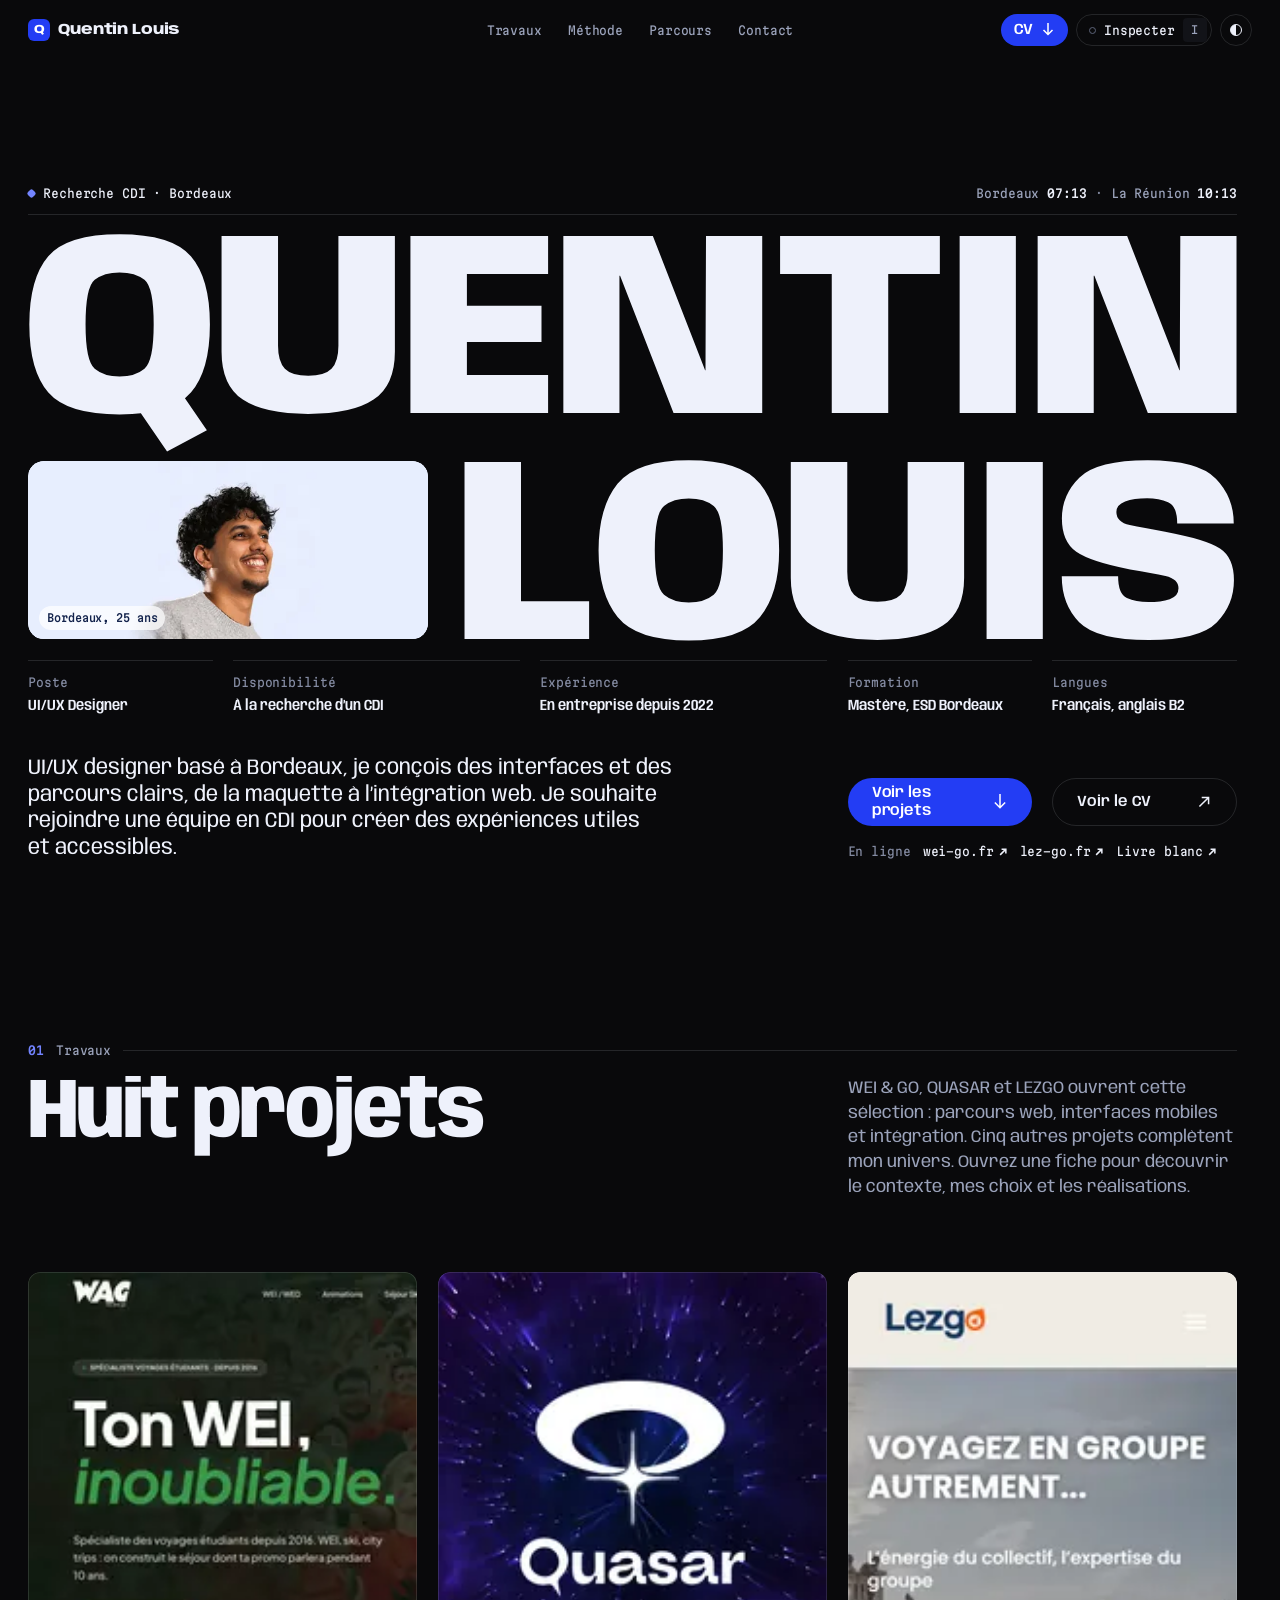
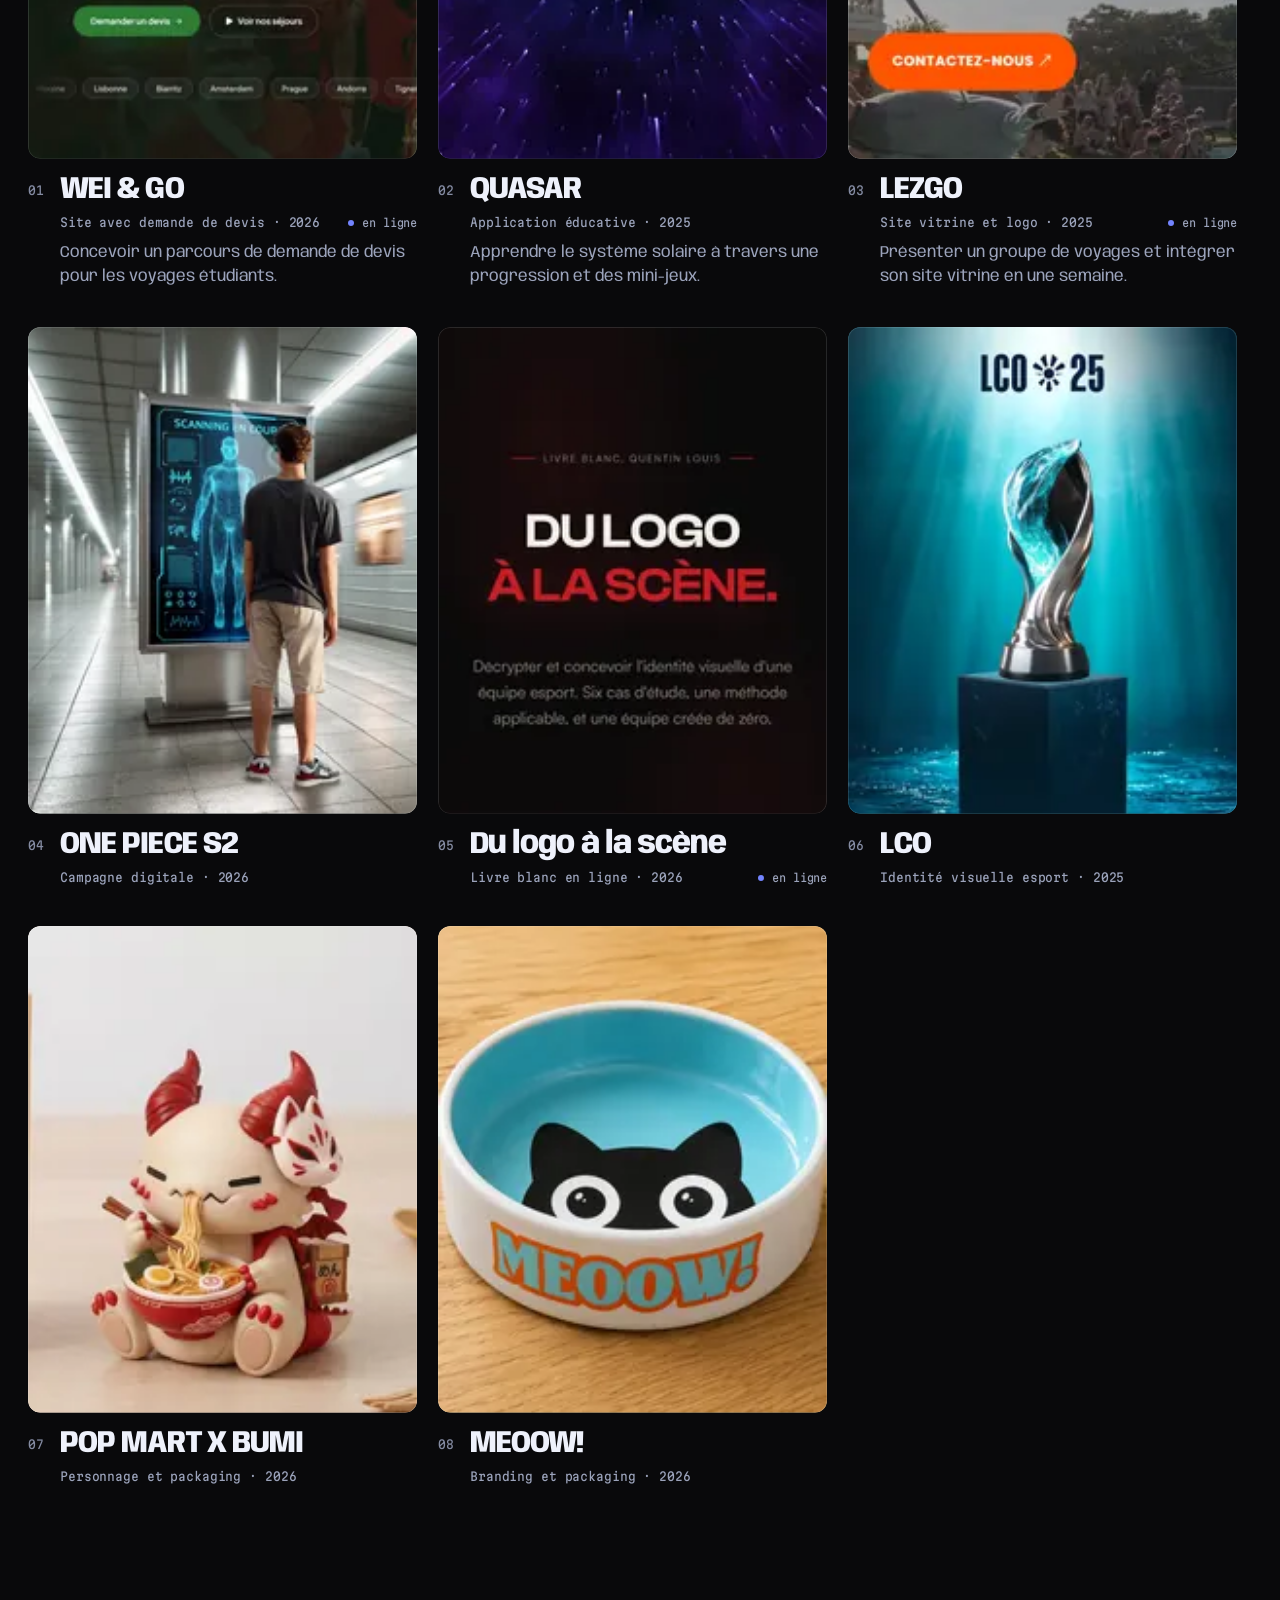
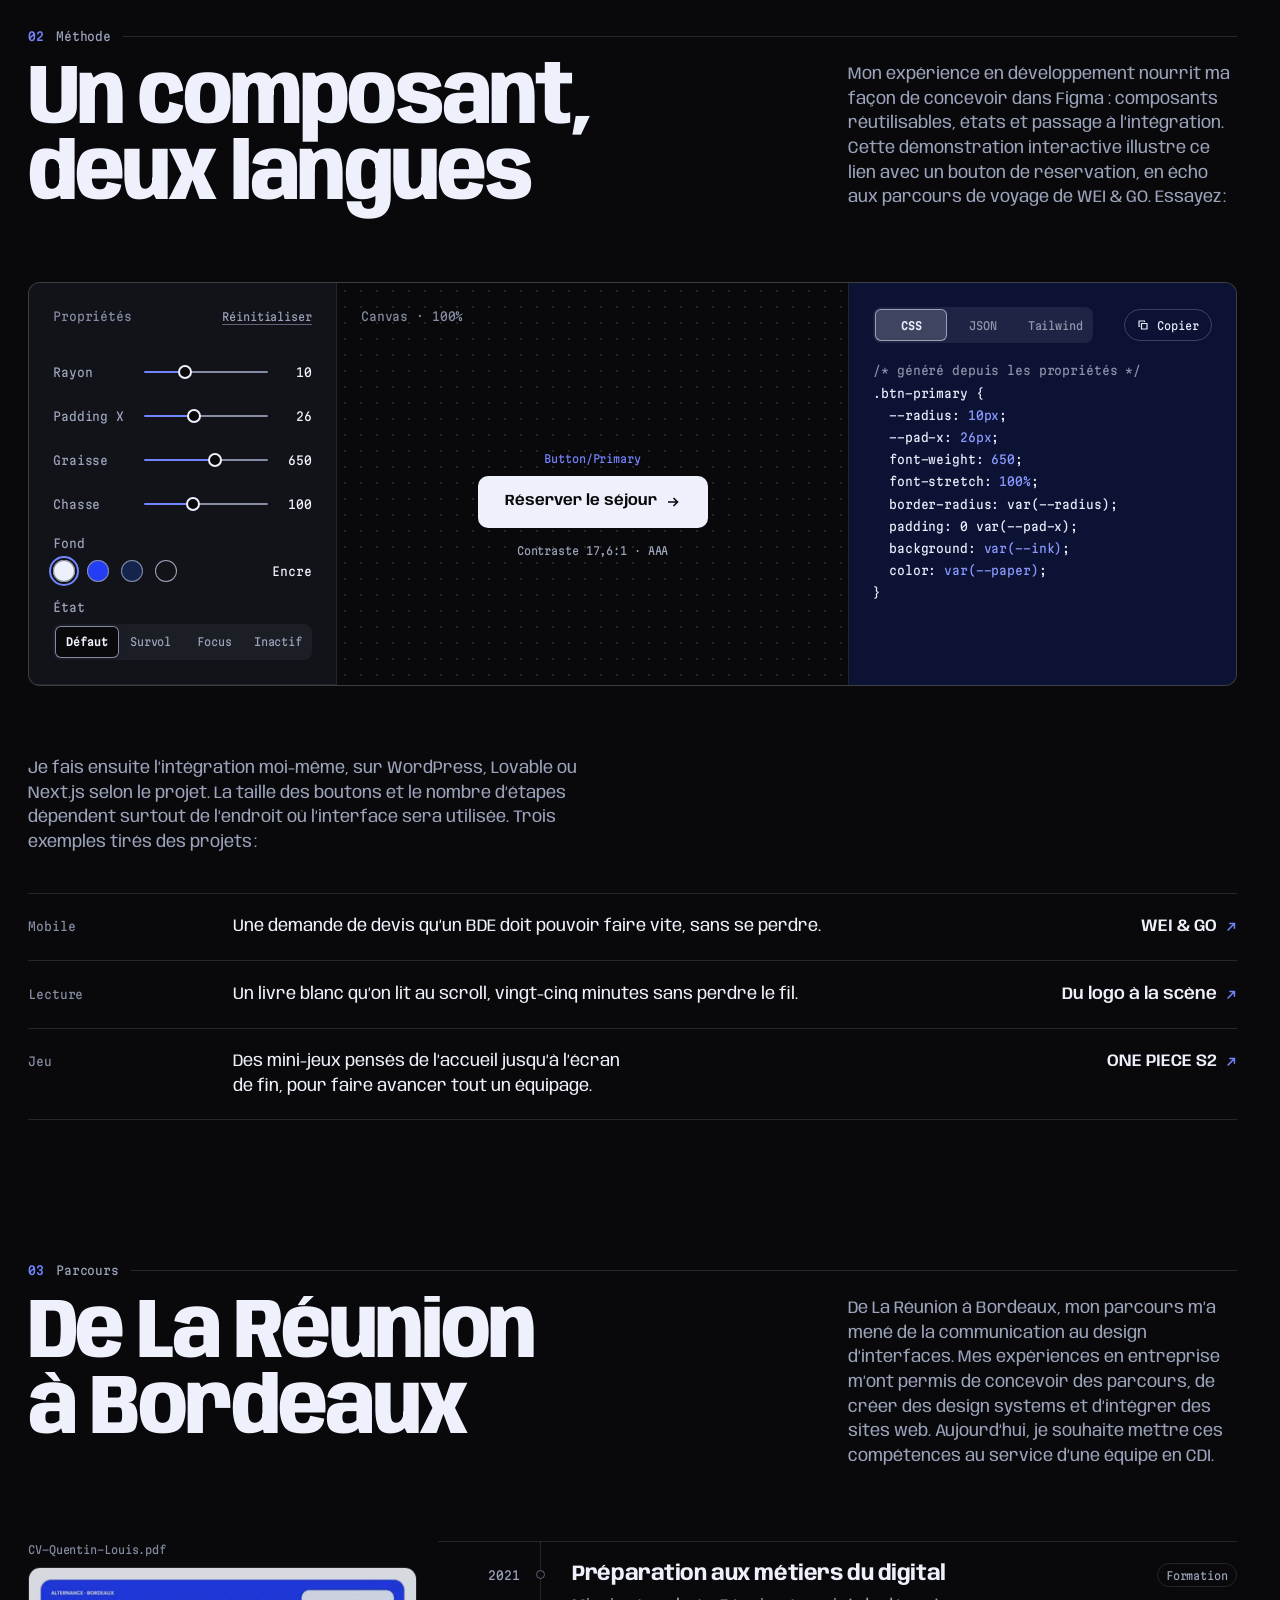
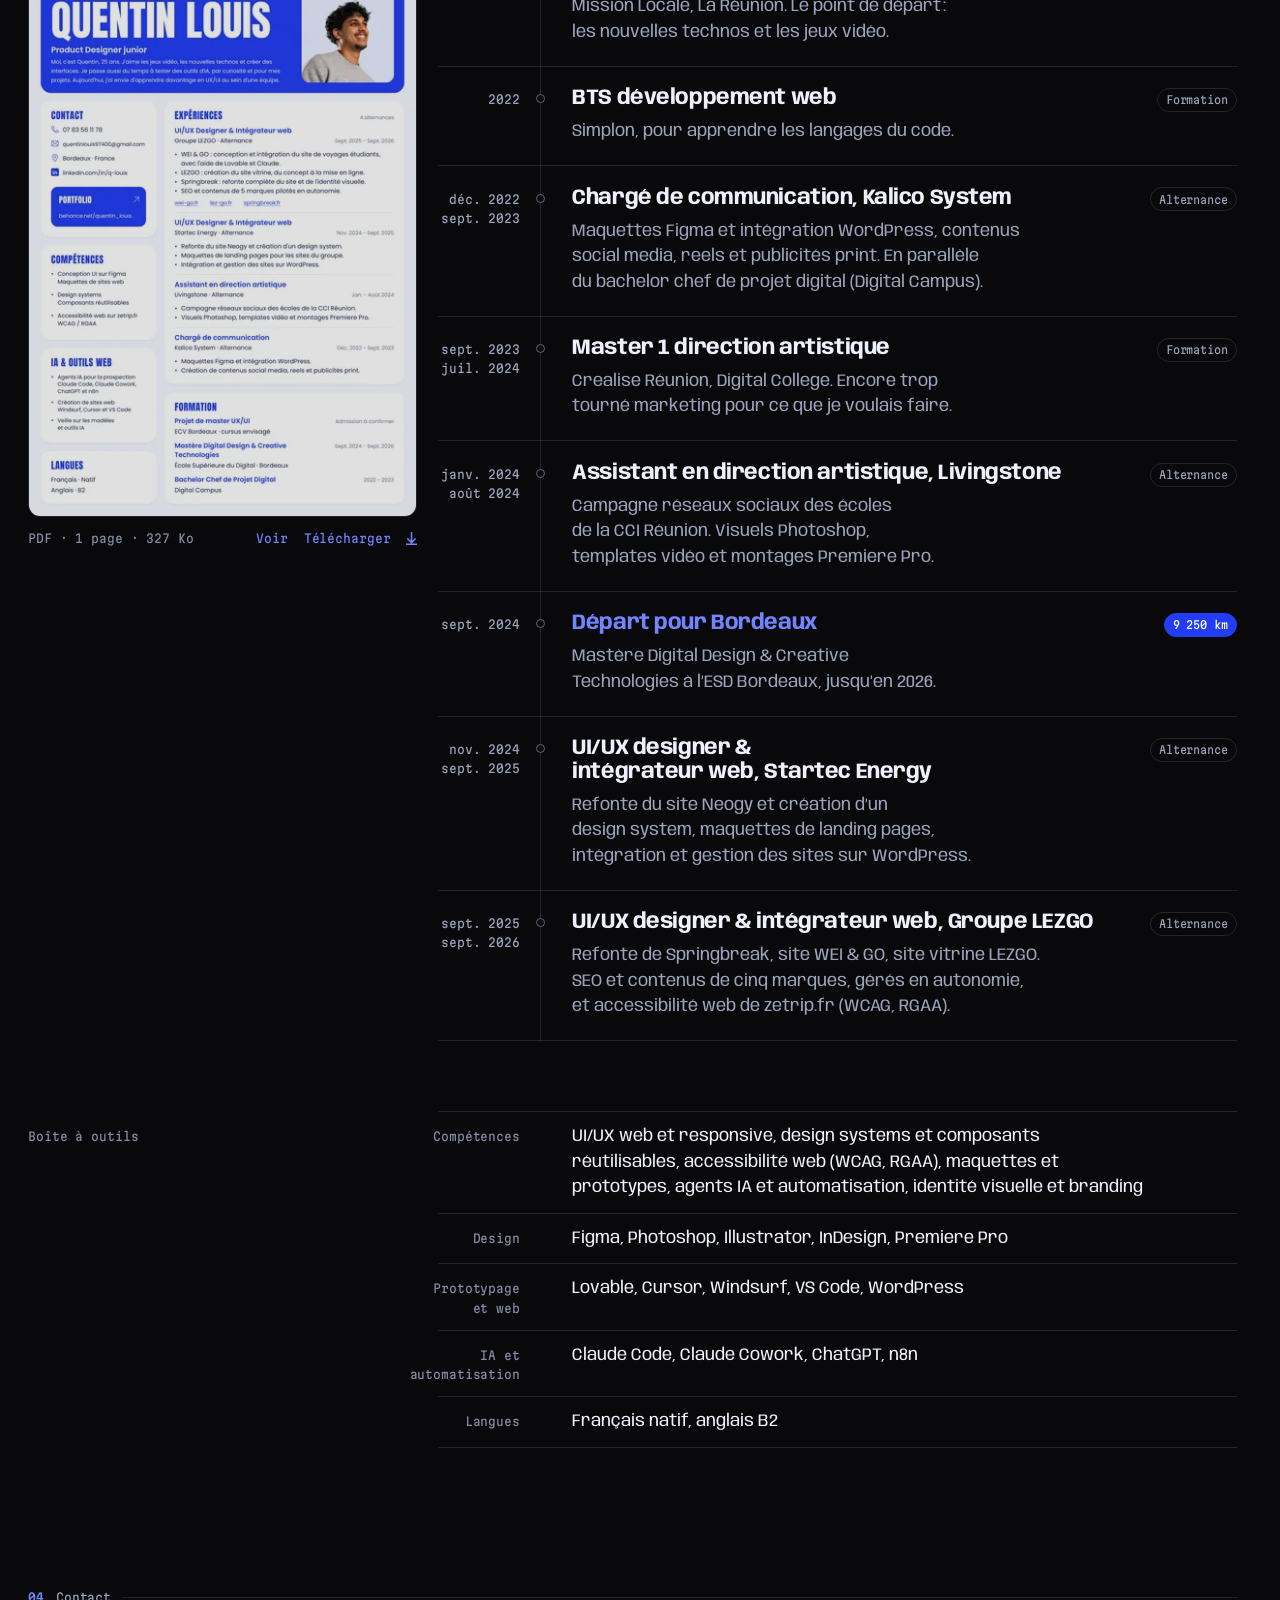
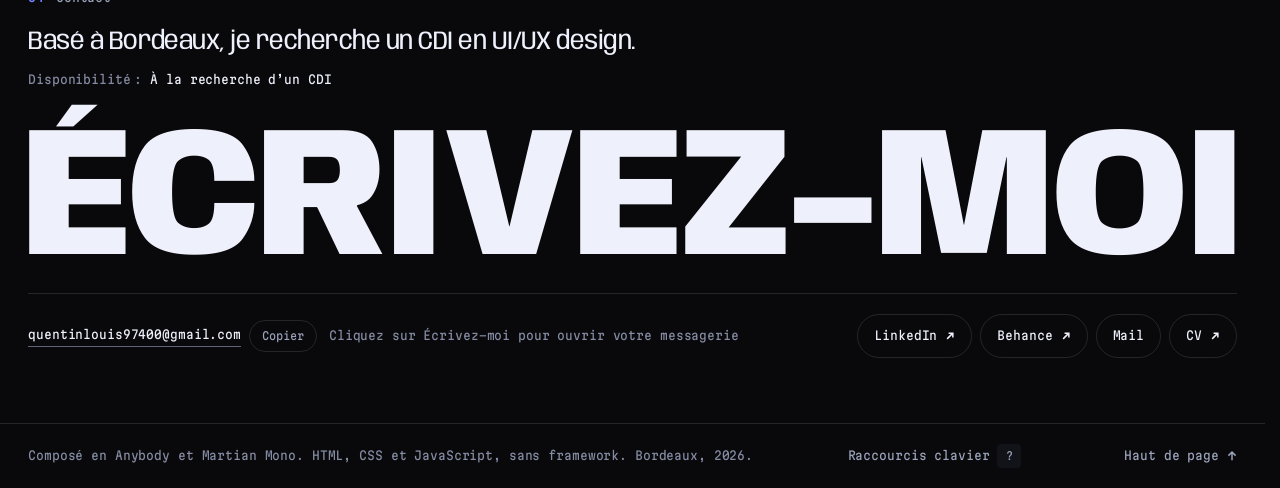
==== commit 9055288a: "Stabiliser le portrait pendant le survol du nom" ====
--- a/index.html
+++ b/index.html
@@ -40,7 +40,7 @@
 <link rel="preload" as="font" type="font/woff2" href="assets/fonts/martian-mono-latin.woff2" crossorigin>
 <link rel="preload" as="image" type="image/webp" href="assets/quentin-band-1400.webp" imagesrcset="assets/quentin-band-800.webp 800w, assets/quentin-band-1400.webp 1400w" imagesizes="(max-width: 760px) 45vw, 48vw" fetchpriority="high">
 <link rel="stylesheet" href="assets/vendor/lenis.css">
-<link rel="stylesheet" href="style.css?v=20261014a">
+<link rel="stylesheet" href="style.css?v=20261014b">
 <script>
 // JS actif : les états de départ des animations s'appliquent. Si main.js n'a pas fini de s'initialiser en 4 s,
 // ou si une erreur survient avant l'entrée du nom (is-named), tout s'affiche dans son état final,
@@ -425,6 +425,6 @@
 
 <script src="assets/vendor/lenis.min.js"></script>
 <script src="projects.js?v=20261014a"></script>
-<script src="main.js?v=20261014a"></script>
+<script src="main.js?v=20261014b"></script>
 </body>
 </html>
--- a/style.css
+++ b/style.css
@@ -385,6 +385,9 @@
 .name-line--1 { padding-right: .05em; margin-left: calc(-1 * var(--lsb, .02em)); margin-right: calc(-1 * var(--rsb, .03em) - .05em); }
 .name-line--2 { margin-right: calc(-1 * var(--rsb2, .0135em)); max-width: var(--l1w, none); }
 .name-word { display: flex; }
+/* Largeur mesurée au repos par fitAll(), recalculée au redimensionnement.
+   L’animation typographique reste à l’intérieur de cet espace réservé. */
+.name-line--2 .name-word { flex: none; }
 .name .ch { display: inline-block; font-variation-settings: "wdth" var(--w, 100); }
 /* Entrée (depuis is-named) : QUENTIN à 80 ms, LOUIS à 380 ms, 35 ms entre deux lettres.
    Départ à 100% + .3em : aucun bout de lettre ne dépasse sous le masque. */
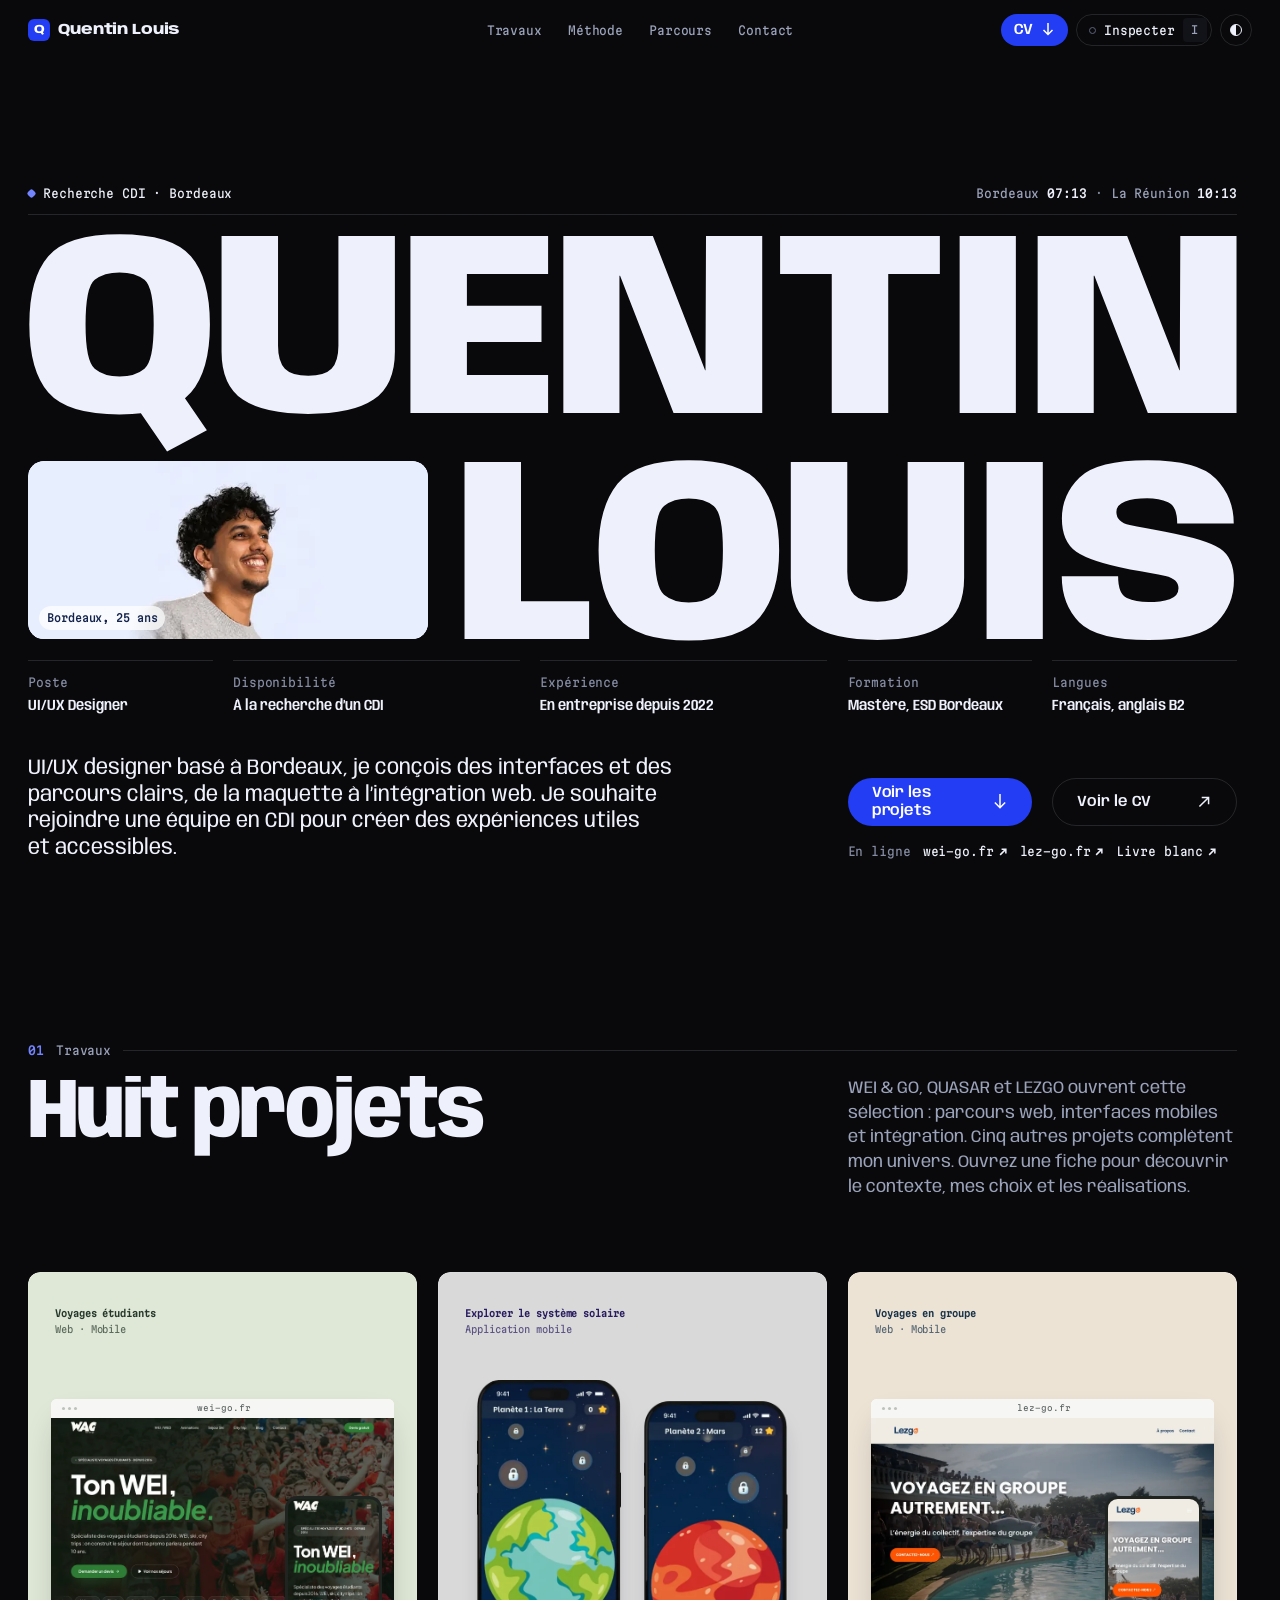
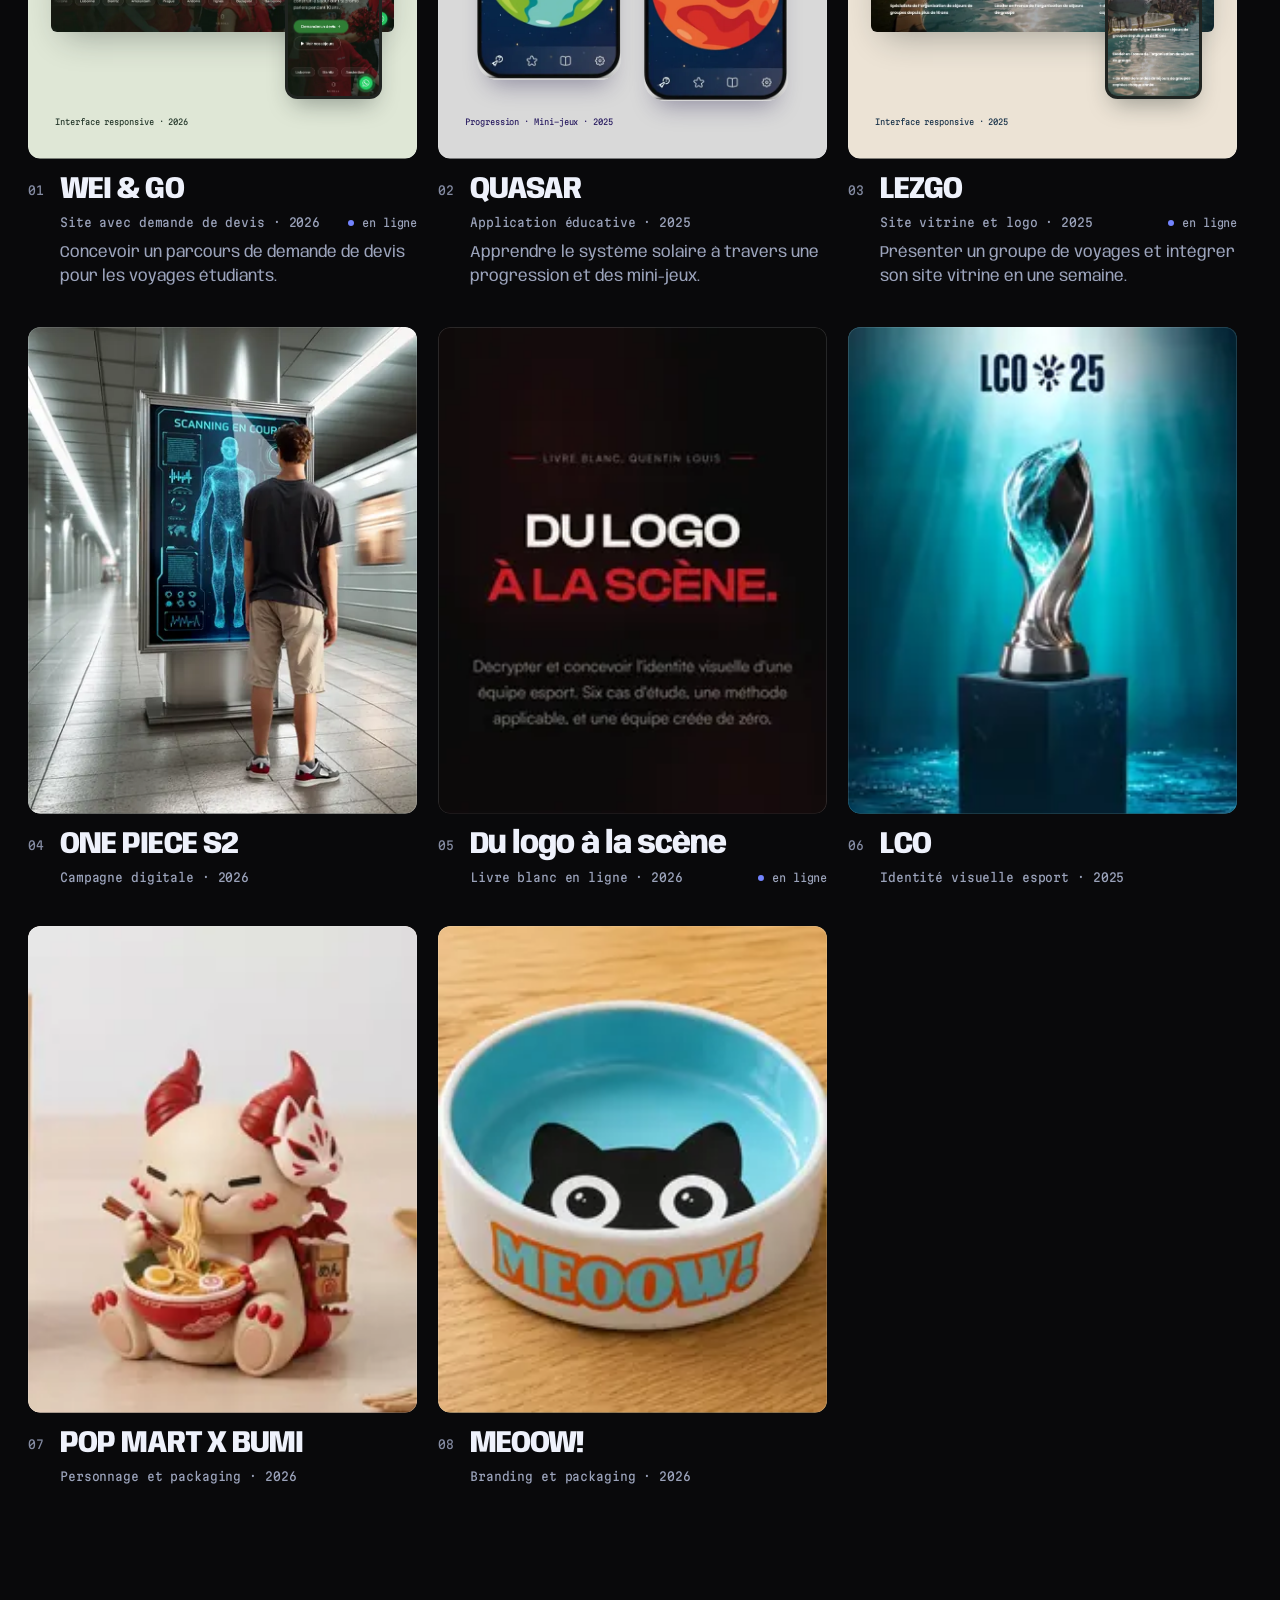
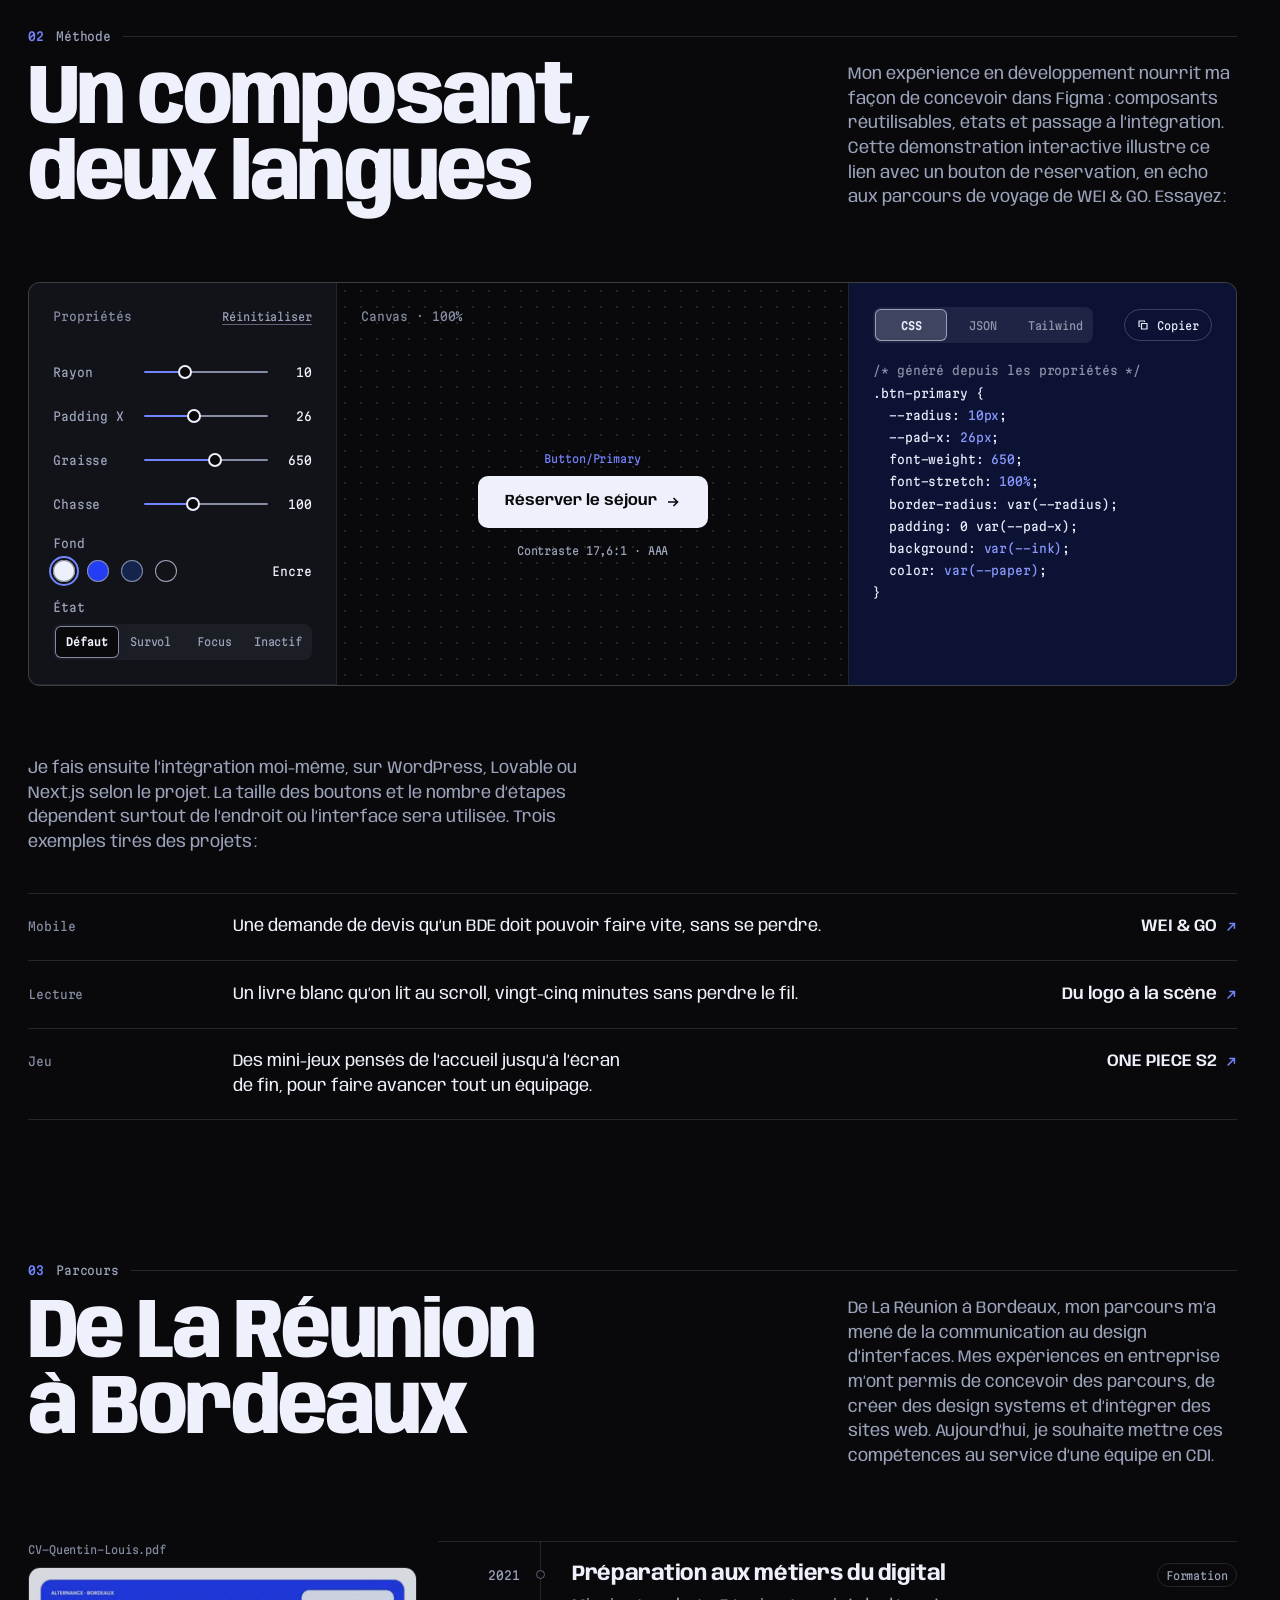
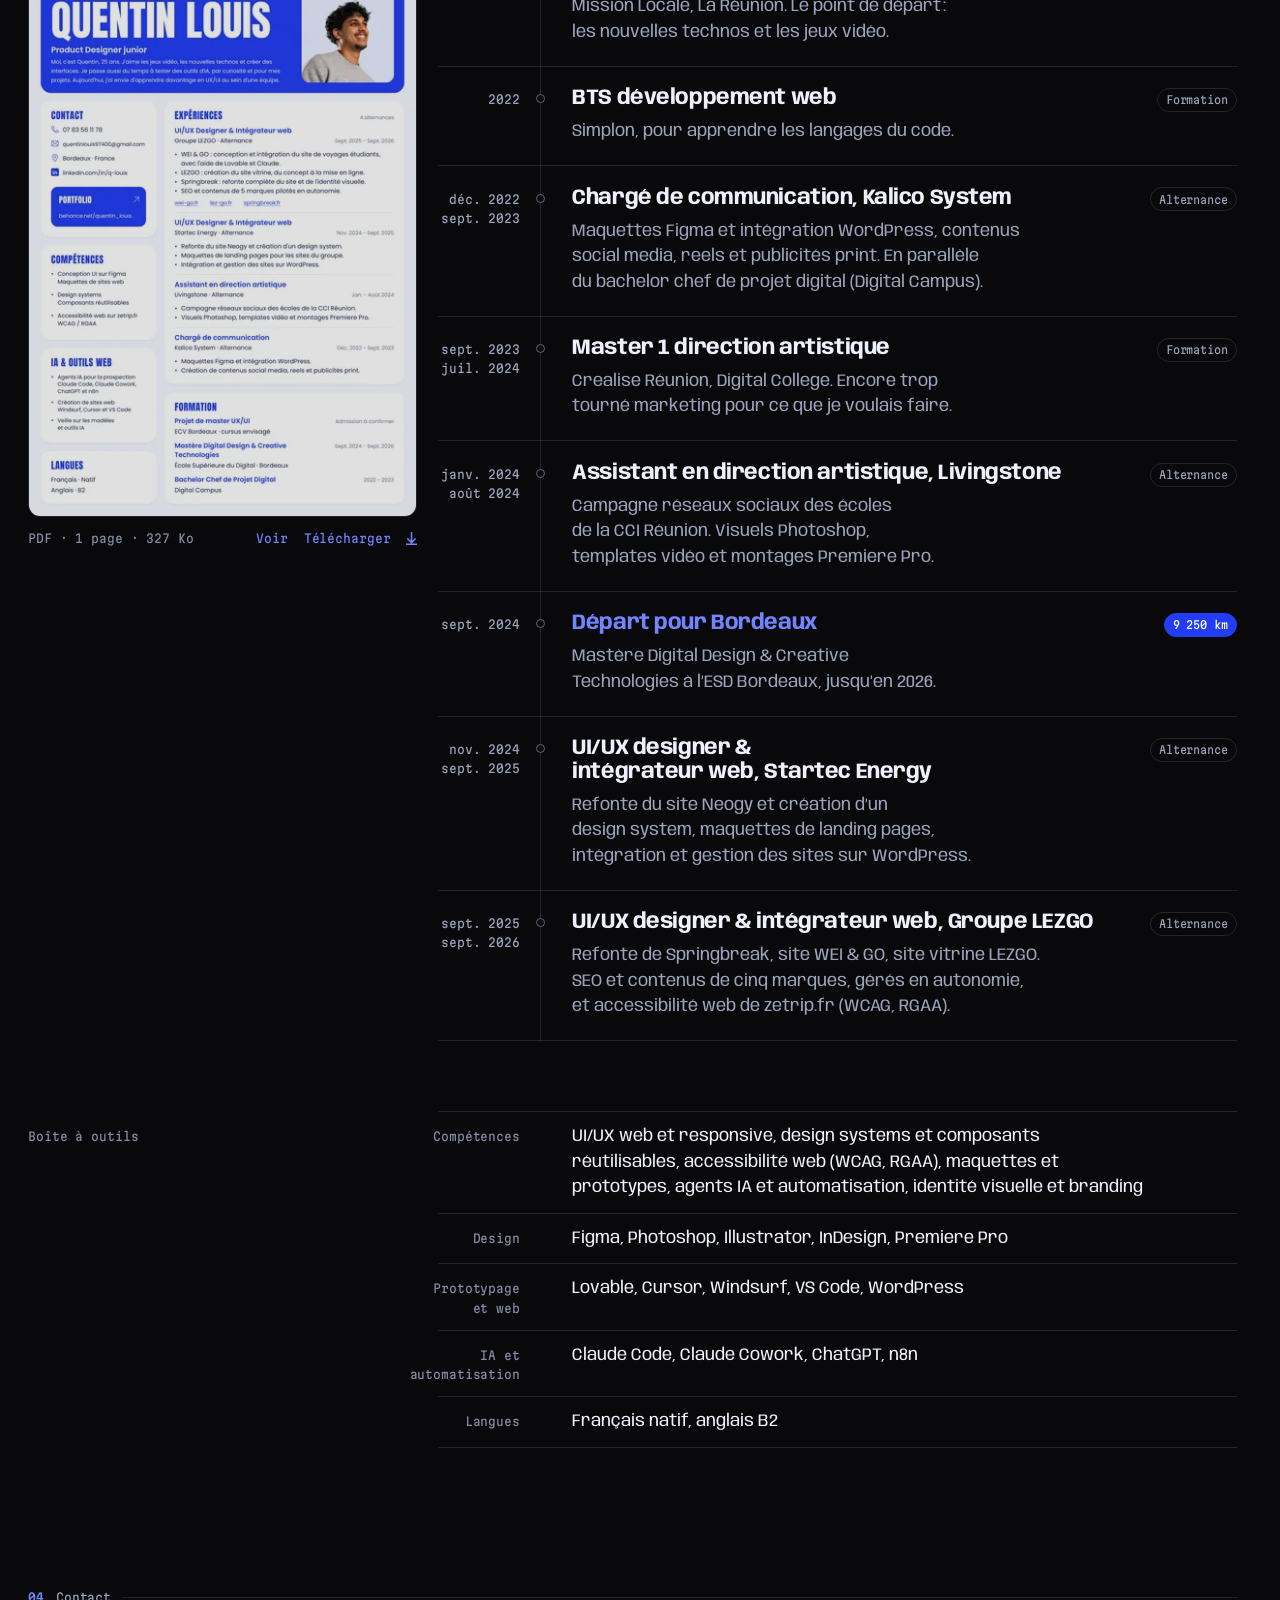
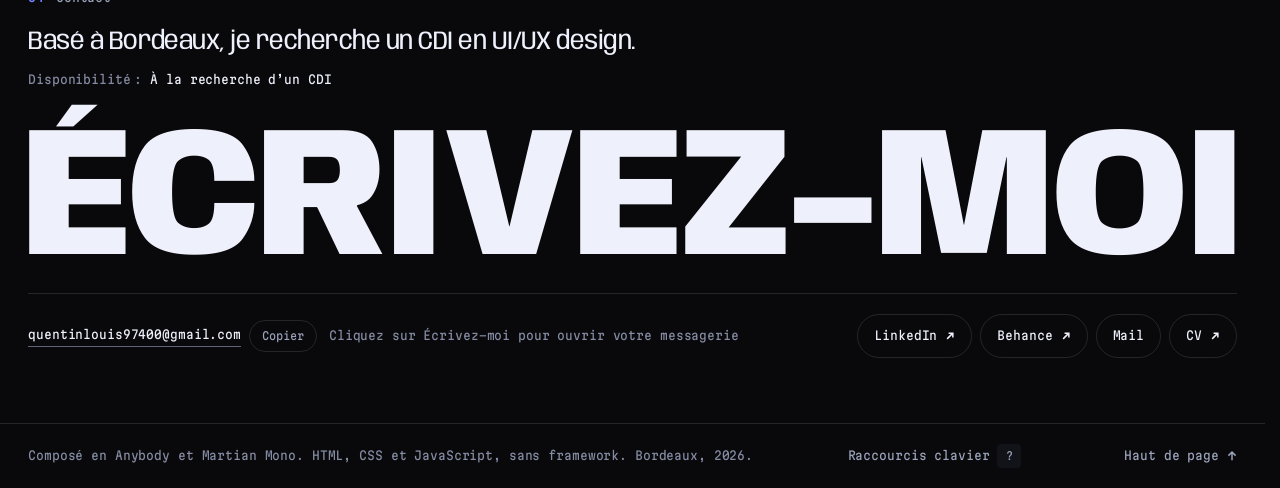
==== commit ad58f952: "Composer des couvertures avec les interfaces des projets UI/UX" ====
--- a/index.html
+++ b/index.html
@@ -40,7 +40,7 @@
 <link rel="preload" as="font" type="font/woff2" href="assets/fonts/martian-mono-latin.woff2" crossorigin>
 <link rel="preload" as="image" type="image/webp" href="assets/quentin-band-1400.webp" imagesrcset="assets/quentin-band-800.webp 800w, assets/quentin-band-1400.webp 1400w" imagesizes="(max-width: 760px) 45vw, 48vw" fetchpriority="high">
 <link rel="stylesheet" href="assets/vendor/lenis.css">
-<link rel="stylesheet" href="style.css?v=20261014b">
+<link rel="stylesheet" href="style.css?v=20261014c">
 <script>
 // JS actif : les états de départ des animations s'appliquent. Si main.js n'a pas fini de s'initialiser en 4 s,
 // ou si une erreur survient avant l'entrée du nom (is-named), tout s'affiche dans son état final,
@@ -425,6 +425,6 @@
 
 <script src="assets/vendor/lenis.min.js"></script>
 <script src="projects.js?v=20261014a"></script>
-<script src="main.js?v=20261014b"></script>
+<script src="main.js?v=20261014c"></script>
 </body>
 </html>
--- a/style.css
+++ b/style.css
@@ -715,6 +715,28 @@
 
 /* Résumé des trois études de cas UI/UX, dans la grille existante. */
 .work-list--ux .card-summary { grid-column: 2 / -1; font-size: 16px; line-height: 1.5; color: var(--ink-2); }
+
+/* Couvertures éditoriales : les captures gardent leur ratio et leurs détails.
+   Les cadres sont statiques pour ne pas ajouter de travail au scroll. */
+.showcase { --show-ink: #25382b; color: var(--show-ink); background: #dfe7d6; }
+.showcase--lezgo { --show-ink: #19334a; background: #ece3d5; }
+.showcase--quasar { --show-ink: #291c61; background: #d9d9d9; }
+.showcase-label, .showcase-foot { position: absolute; left: 7%; right: 7%; text-align: left; font-size: clamp(9px, 2.5cqi, 13px); line-height: 1.6; }
+.showcase-label { top: 7%; font-weight: 600; }
+.showcase-label > span { display: block; font-weight: 400; opacity: .7; }
+.showcase-foot { bottom: 6%; font-size: clamp(8px, 2.1cqi, 11px); }
+.showcase-browser { position: absolute; top: 26%; left: 6%; width: 88%; overflow: hidden; border-radius: 6px; background: #fff; box-shadow: 0 16px 32px -12px #18252355; }
+.showcase-toolbar { display: flex; align-items: center; gap: 3px; height: clamp(16px, 5cqi, 25px); padding: 0 3%; background: #f6f6f4; color: #596260; }
+.showcase-toolbar i { width: 3px; height: 3px; border-radius: 50%; background: #bcc3bd; }
+.showcase-toolbar > span { margin: auto; padding-right: 15px; font: 8px/1 var(--f-mono); }
+.showcase-phone { position: absolute; width: 25%; right: 9%; top: 46%; overflow: hidden; border: 3px solid #202421; border-radius: 13% / 6%; background: #202421; box-shadow: 0 12px 24px -8px #18252366; }
+.work-list--grid .card-cover.showcase img { display: block; transform: none !important; transition: none; }
+.work-list--grid .showcase-browser img, .work-list--grid .showcase-phone img { width: 100%; height: auto; object-fit: contain; }
+.showcase-apps { position: absolute; inset: 22% 7% 16%; display: flex; align-items: center; justify-content: center; gap: 7%; }
+.showcase-app { position: relative; display: block; flex: 0 0 43%; aspect-ratio: 324 / 674; border-radius: 15% / 7%; overflow: hidden; box-shadow: 0 16px 25px -12px #1f174966; }
+.showcase-app--mars { translate: 0 7%; }
+.work-list--grid .showcase-app img { position: absolute; width: 493.8272%; max-width: none; height: auto; top: -55.3412%; left: -55.5556%; }
+.work-list--grid .showcase-app--mars img { left: -338.8889%; }
 
 /* ============ Fiche projet ============ */
 .case { position: fixed; inset: 0; z-index: 80; }
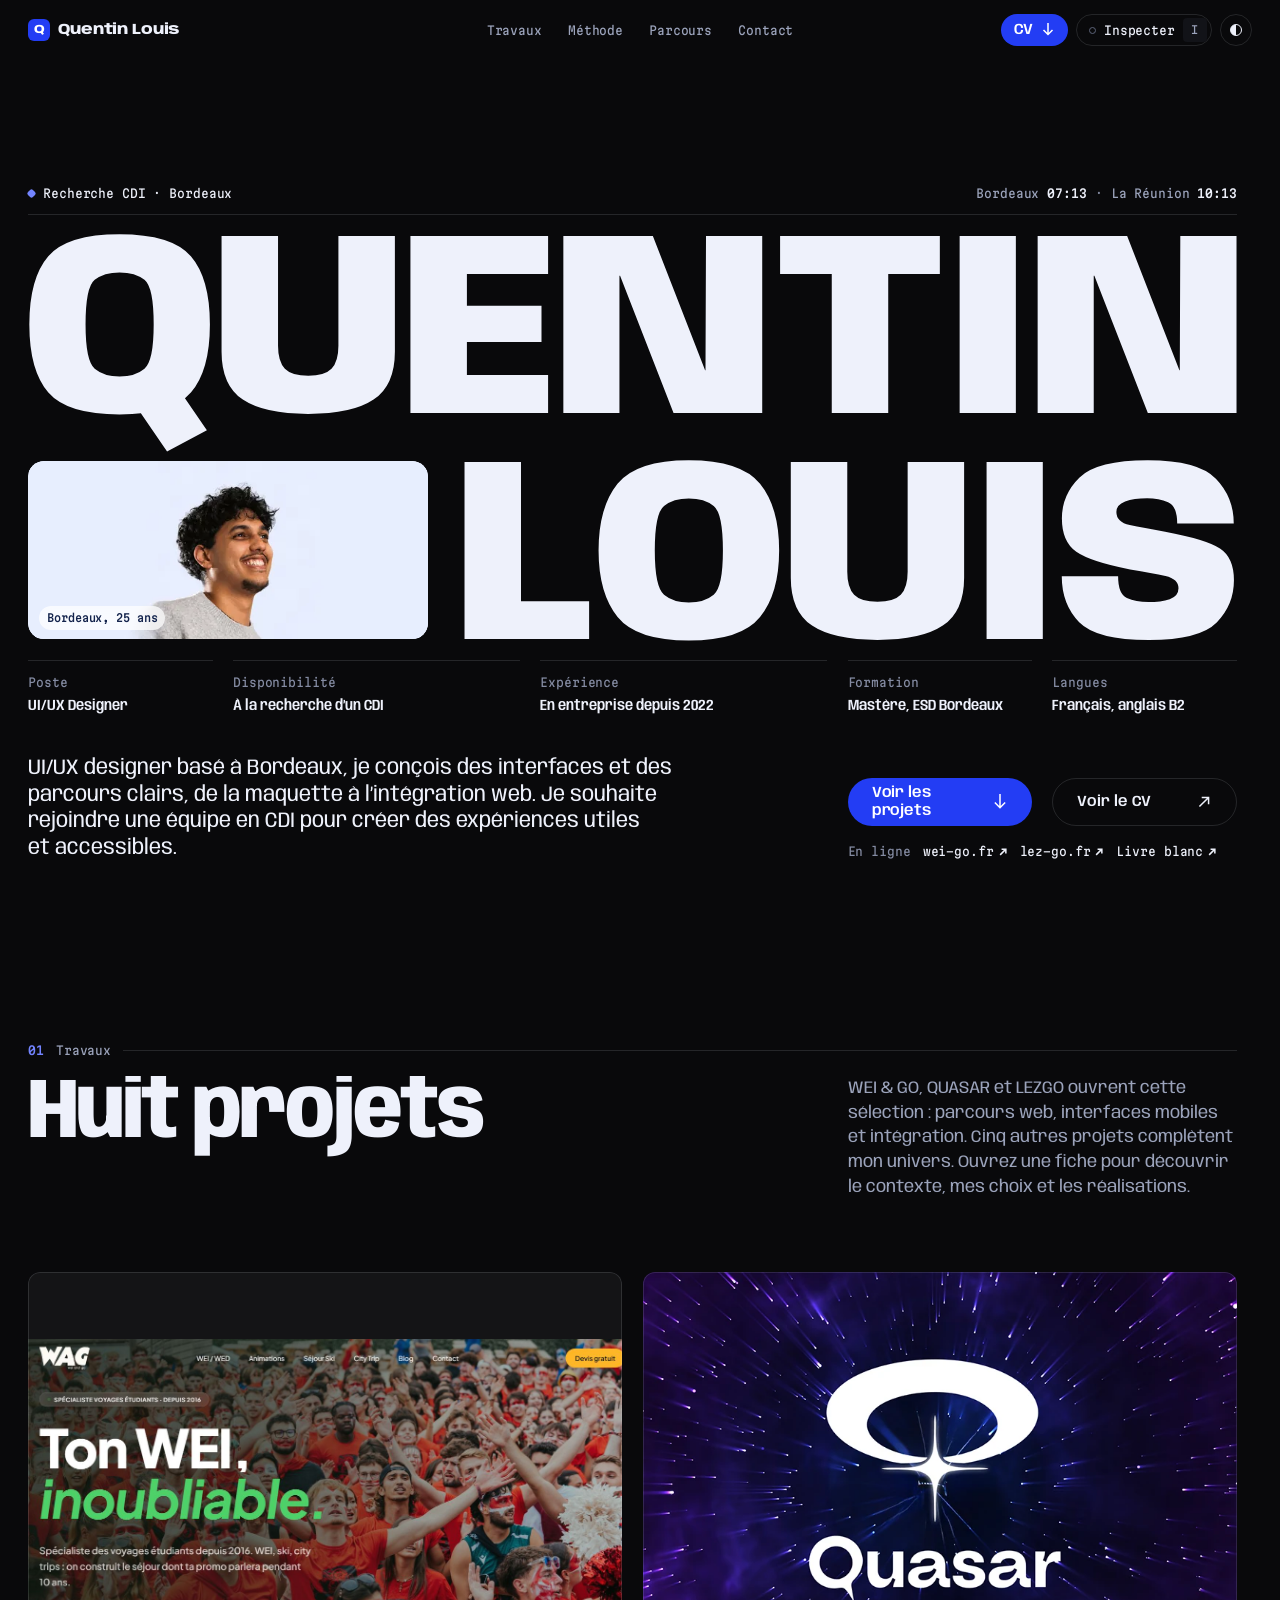
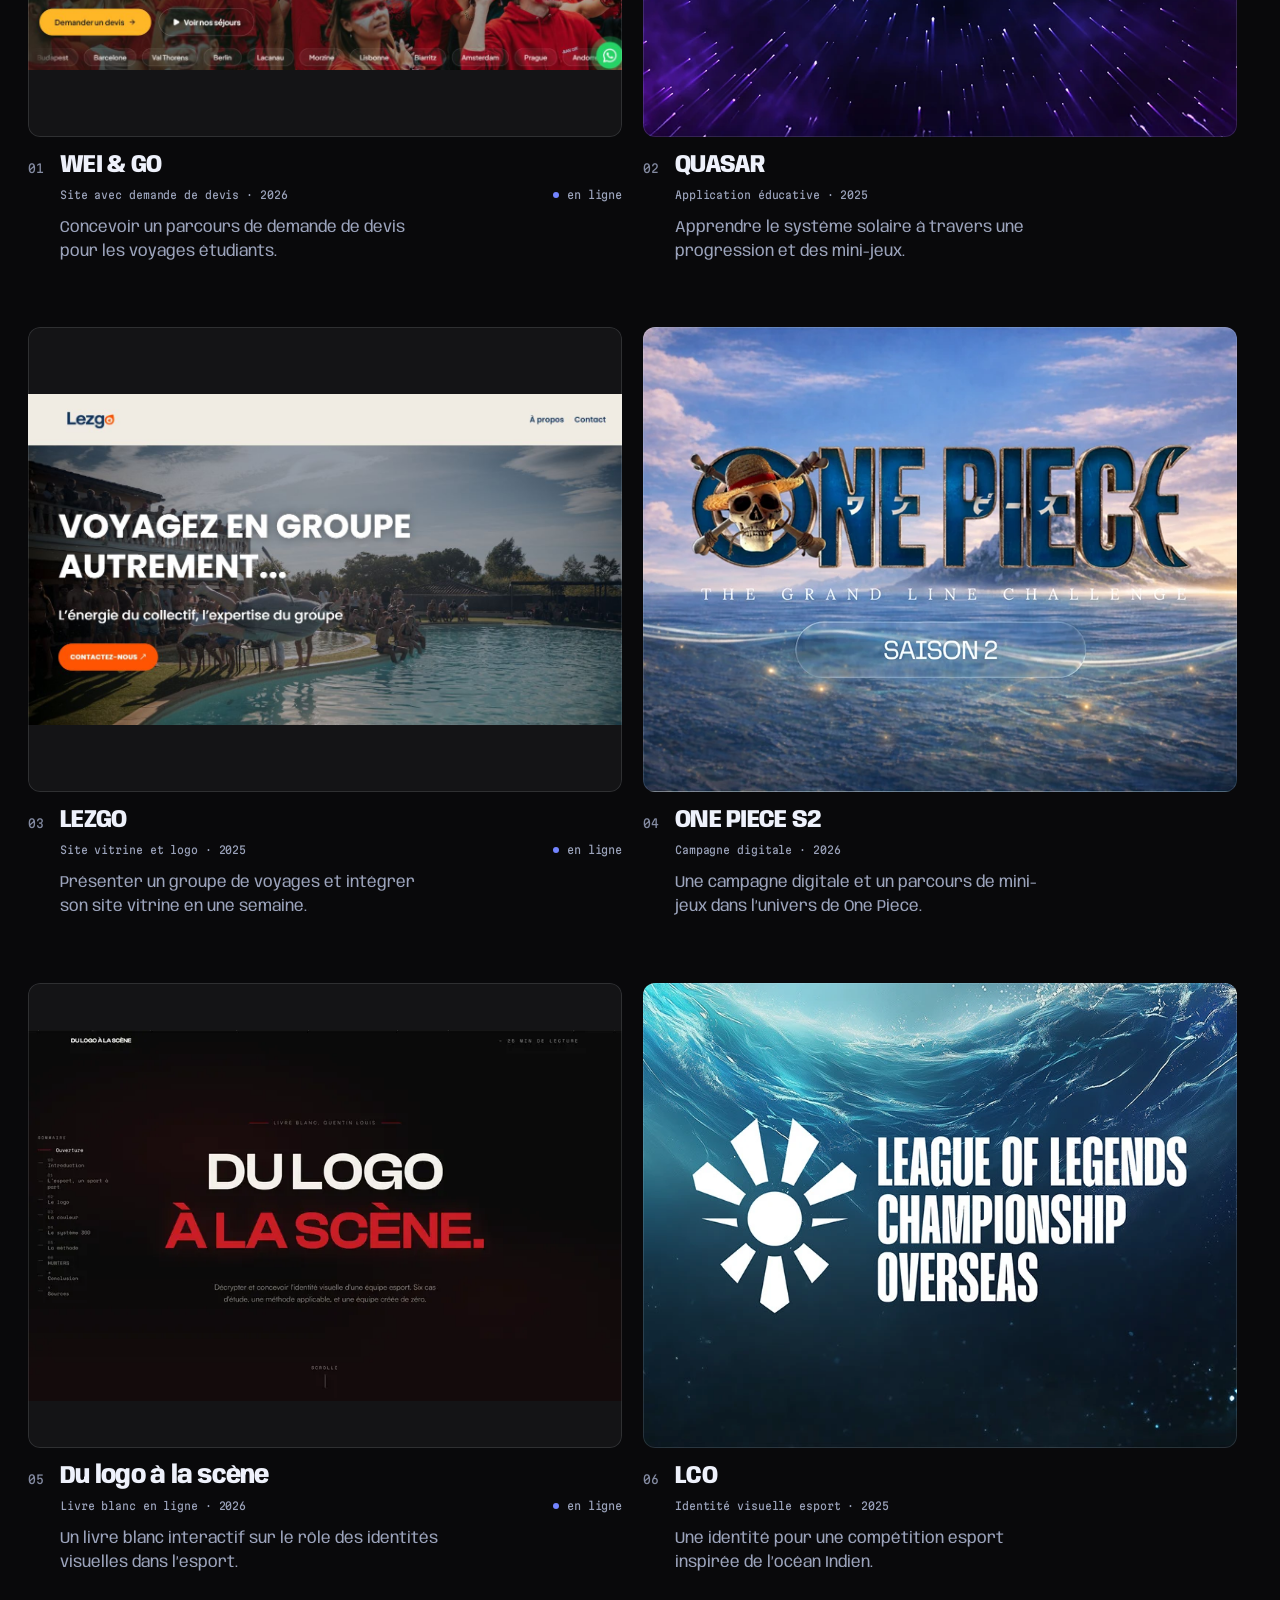
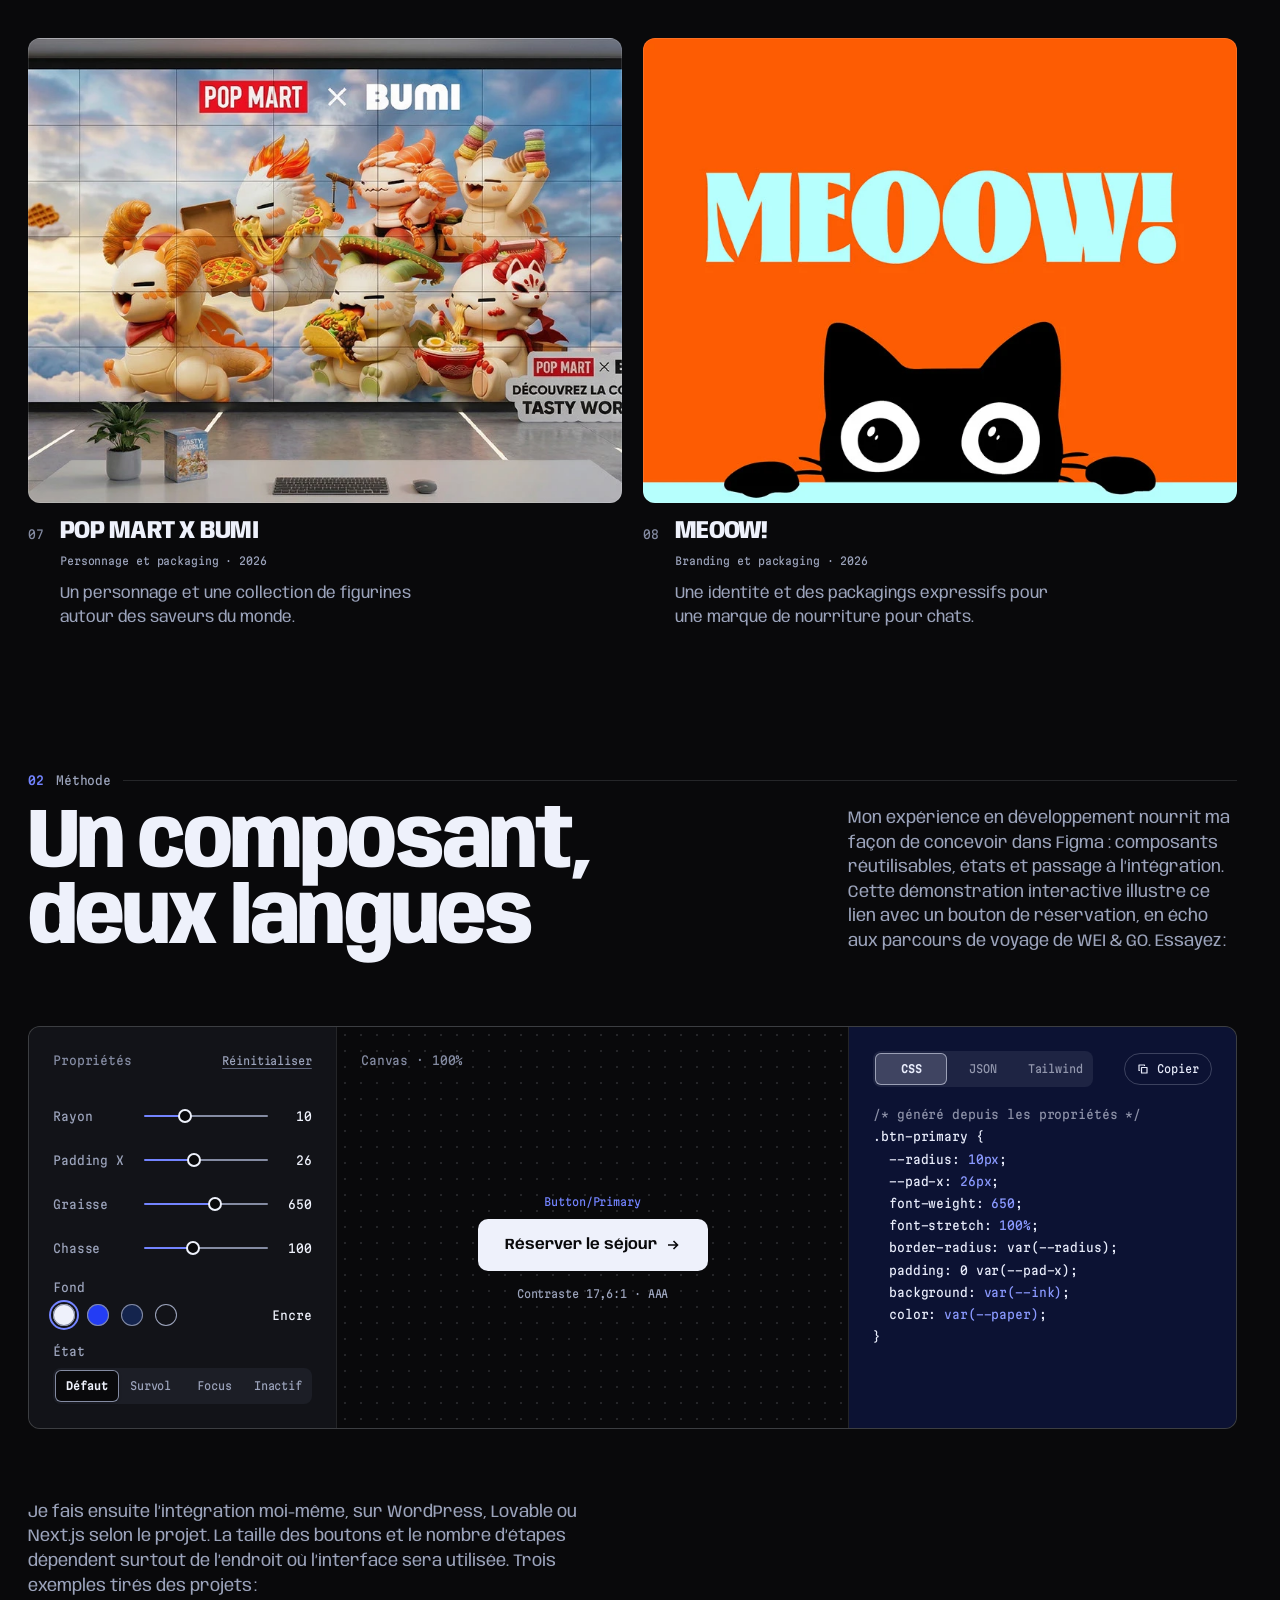
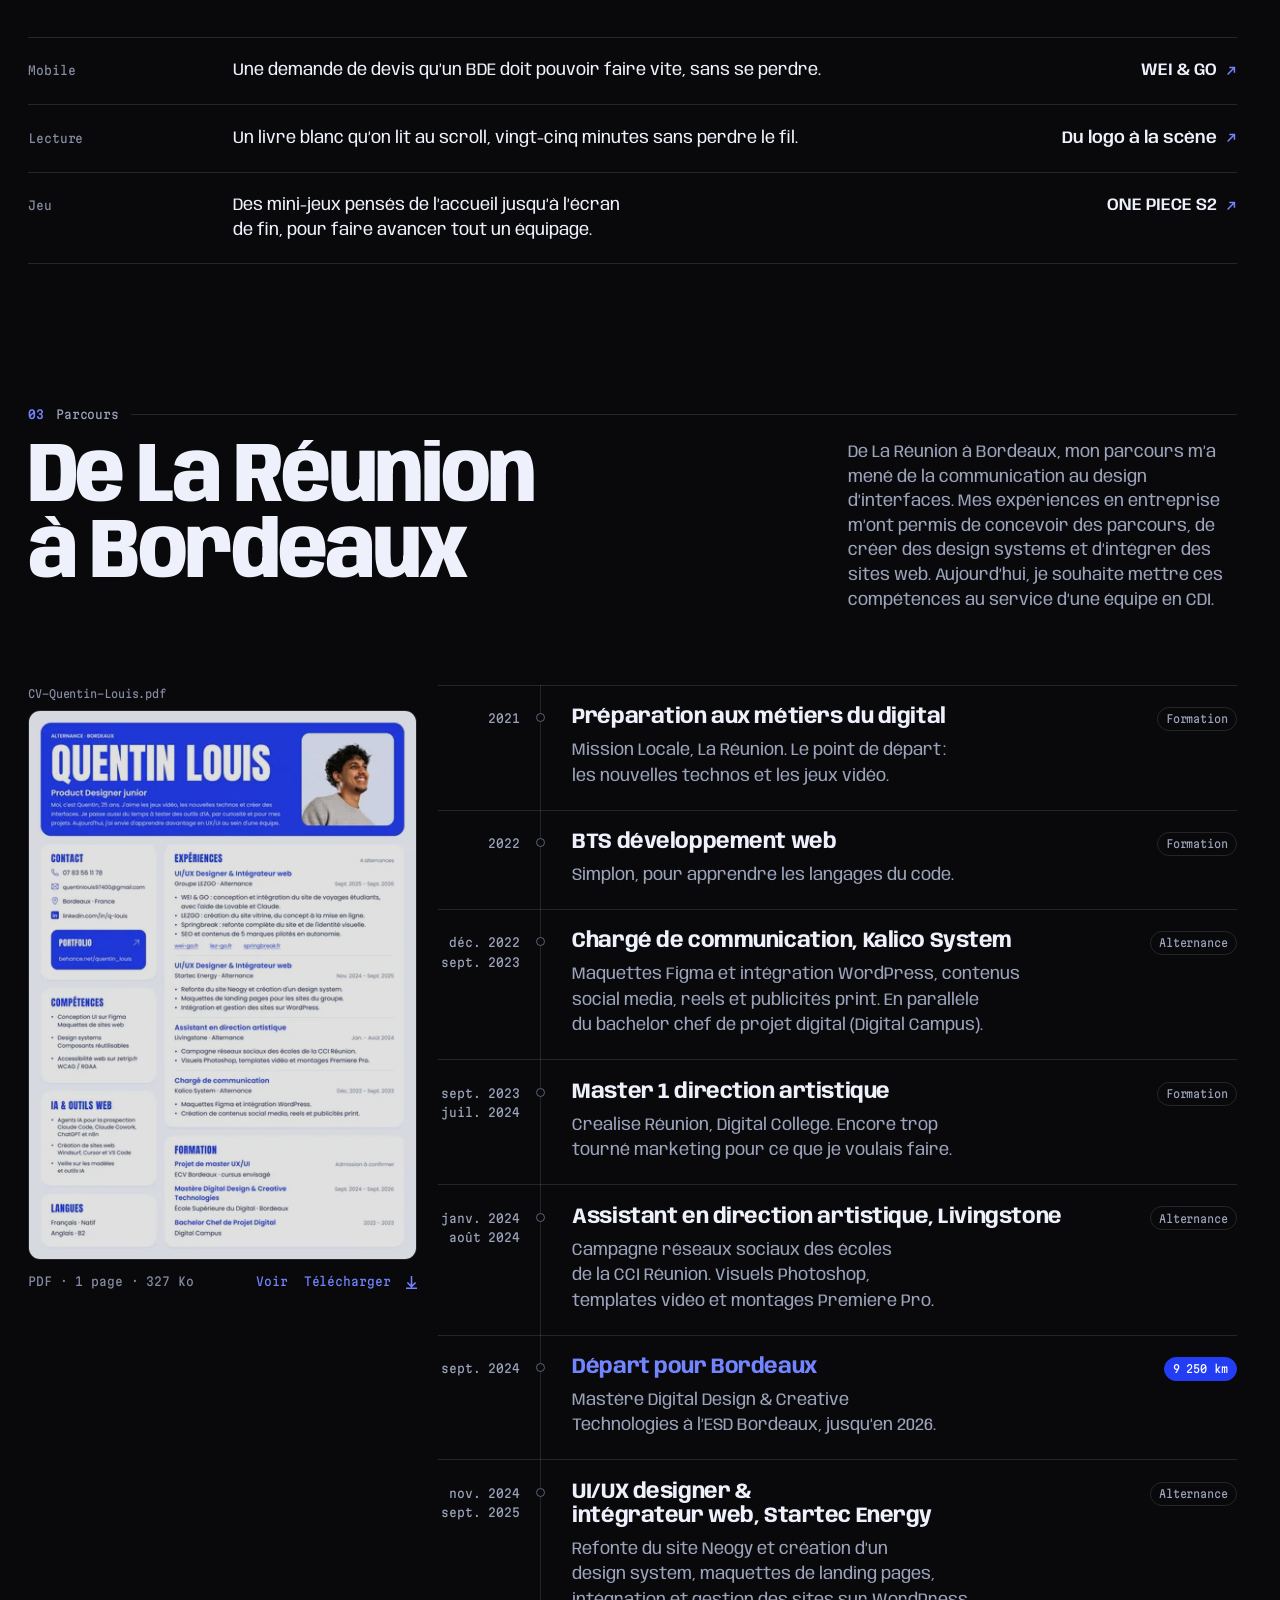
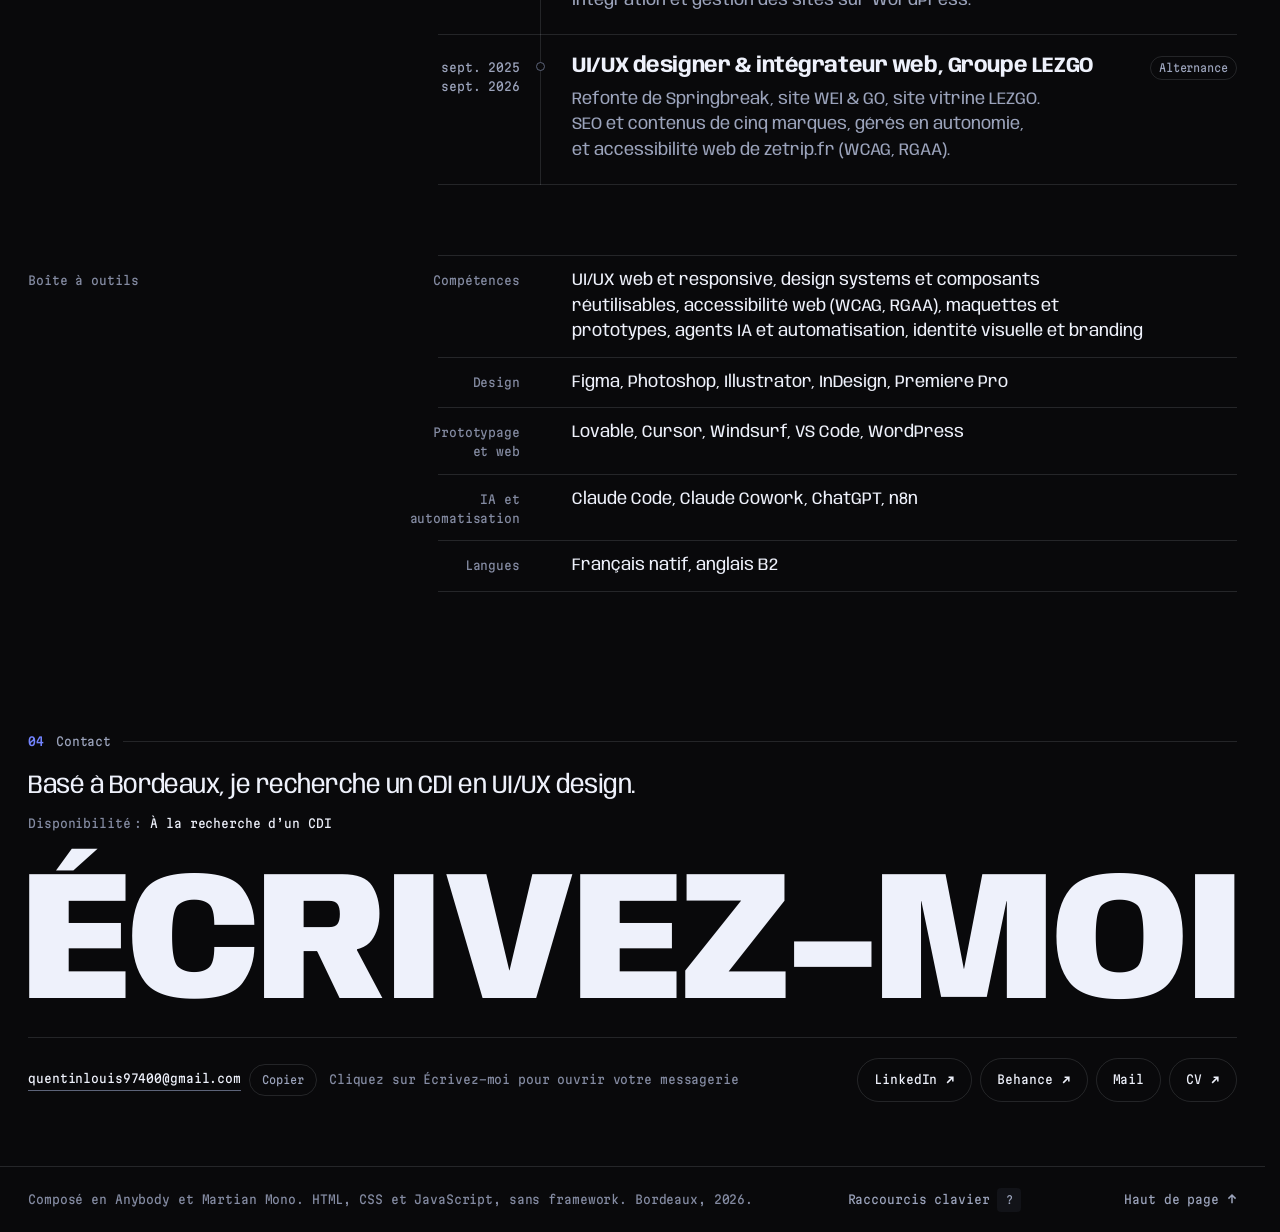
==== commit 7ca21ddd: "Harmoniser les projets avec les miniatures Behance originales" ====
--- a/index.html
+++ b/index.html
@@ -40,7 +40,7 @@
 <link rel="preload" as="font" type="font/woff2" href="assets/fonts/martian-mono-latin.woff2" crossorigin>
 <link rel="preload" as="image" type="image/webp" href="assets/quentin-band-1400.webp" imagesrcset="assets/quentin-band-800.webp 800w, assets/quentin-band-1400.webp 1400w" imagesizes="(max-width: 760px) 45vw, 48vw" fetchpriority="high">
 <link rel="stylesheet" href="assets/vendor/lenis.css">
-<link rel="stylesheet" href="style.css?v=20261014c">
+<link rel="stylesheet" href="style.css?v=20261014d">
 <script>
 // JS actif : les états de départ des animations s'appliquent. Si main.js n'a pas fini de s'initialiser en 4 s,
 // ou si une erreur survient avant l'entrée du nom (is-named), tout s'affiche dans son état final,
@@ -424,7 +424,7 @@
 <span class="sr-only ip-live" aria-live="polite"></span>
 
 <script src="assets/vendor/lenis.min.js"></script>
-<script src="projects.js?v=20261014a"></script>
-<script src="main.js?v=20261014c"></script>
+<script src="projects.js?v=20261014d"></script>
+<script src="main.js?v=20261014d"></script>
 </body>
 </html>
--- a/style.css
+++ b/style.css
@@ -663,7 +663,7 @@
    visuel grossit à peine, le titre s'élargit (--tw) et passe en accent ; sa
    taille suit la carte (cqi) pour qu'à 118 il tienne encore sur sa ligne. */
 .work-head:has(+ .work-list--grid) { display: none; }
-.work-list--grid { display: grid; grid-template-columns: repeat(3, minmax(0, 1fr)); gap: var(--gap-group) var(--col-gap); border-top: 0; }
+.work-list--grid { display: grid; grid-template-columns: repeat(2, minmax(0, 1fr)); gap: clamp(40px, 5vw, 80px) var(--col-gap); border-top: 0; }
 .work-list--grid > li { min-width: 0; }
 .work-list--grid .work-row {
   display: flex; flex-direction: column; align-items: stretch; gap: var(--s-4); height: 100%;
@@ -671,7 +671,7 @@
   container-type: inline-size;
 }
 .work-list--grid .work-row::before { display: none; }
-.work-list--grid .card-cover { position: relative; display: block; aspect-ratio: 4 / 5; border-radius: var(--r-md); overflow: hidden; }
+.work-list--grid .card-cover { position: relative; display: block; aspect-ratio: 808 / 632; border-radius: var(--r-md); overflow: hidden; }
 .work-list--grid .card-cover img { display: block; width: 100%; height: 100%; object-fit: cover; transition: transform var(--dur-3) var(--ease); }
 /* filet au-dessus du visuel, comme les vignettes : bord lisible quand la couverture a la couleur du fond */
 .work-list--grid .card-cover::after { content: ""; position: absolute; inset: 0; z-index: 1; border-radius: inherit; box-shadow: inset 0 0 0 1px var(--line); pointer-events: none; }
@@ -701,9 +701,9 @@
   .work-list--grid .work-row:active .ttl, .work-list--grid .work-row:active .n { color: var(--accent-t); }
   .work-list--grid .work-row:active .live-tag { color: var(--ink-2); }
 }
-/* entrée : la couverture se découvre de haut en bas, juste après sa carte */
-.js .work-list--grid .card-cover { clip-path: inset(0 0 100% 0 round var(--r-md)); transition: clip-path var(--dur-4) var(--ease) calc(var(--d, 0ms) + 150ms); }
-.js .work-list--grid .work-row.is-in .card-cover { clip-path: inset(0 round var(--r-md)); }
+/* La carte anime déjà son opacité et sa position : pas de second masque animé. */
+.js .work-list--grid .card-cover { clip-path: none; }
+
 @media (max-width: 1100px) {
   .work-list--grid { grid-template-columns: repeat(2, minmax(0, 1fr)); }
 }
@@ -713,30 +713,15 @@
   .work-list--grid .card-txt { grid-template-columns: 30px minmax(0, 1fr) auto; }
 }
 
-/* Résumé des trois études de cas UI/UX, dans la grille existante. */
-.work-list--ux .card-summary { grid-column: 2 / -1; font-size: 16px; line-height: 1.5; color: var(--ink-2); }
-
-/* Couvertures éditoriales : les captures gardent leur ratio et leurs détails.
-   Les cadres sont statiques pour ne pas ajouter de travail au scroll. */
-.showcase { --show-ink: #25382b; color: var(--show-ink); background: #dfe7d6; }
-.showcase--lezgo { --show-ink: #19334a; background: #ece3d5; }
-.showcase--quasar { --show-ink: #291c61; background: #d9d9d9; }
-.showcase-label, .showcase-foot { position: absolute; left: 7%; right: 7%; text-align: left; font-size: clamp(9px, 2.5cqi, 13px); line-height: 1.6; }
-.showcase-label { top: 7%; font-weight: 600; }
-.showcase-label > span { display: block; font-weight: 400; opacity: .7; }
-.showcase-foot { bottom: 6%; font-size: clamp(8px, 2.1cqi, 11px); }
-.showcase-browser { position: absolute; top: 26%; left: 6%; width: 88%; overflow: hidden; border-radius: 6px; background: #fff; box-shadow: 0 16px 32px -12px #18252355; }
-.showcase-toolbar { display: flex; align-items: center; gap: 3px; height: clamp(16px, 5cqi, 25px); padding: 0 3%; background: #f6f6f4; color: #596260; }
-.showcase-toolbar i { width: 3px; height: 3px; border-radius: 50%; background: #bcc3bd; }
-.showcase-toolbar > span { margin: auto; padding-right: 15px; font: 8px/1 var(--f-mono); }
-.showcase-phone { position: absolute; width: 25%; right: 9%; top: 46%; overflow: hidden; border: 3px solid #202421; border-radius: 13% / 6%; background: #202421; box-shadow: 0 12px 24px -8px #18252366; }
-.work-list--grid .card-cover.showcase img { display: block; transform: none !important; transition: none; }
-.work-list--grid .showcase-browser img, .work-list--grid .showcase-phone img { width: 100%; height: auto; object-fit: contain; }
-.showcase-apps { position: absolute; inset: 22% 7% 16%; display: flex; align-items: center; justify-content: center; gap: 7%; }
-.showcase-app { position: relative; display: block; flex: 0 0 43%; aspect-ratio: 324 / 674; border-radius: 15% / 7%; overflow: hidden; box-shadow: 0 16px 25px -12px #1f174966; }
-.showcase-app--mars { translate: 0 7%; }
-.work-list--grid .showcase-app img { position: absolute; width: 493.8272%; max-width: none; height: auto; top: -55.3412%; left: -55.5556%; }
-.work-list--grid .showcase-app--mars img { left: -338.8889%; }
+/* Même hiérarchie pour chaque projet, indépendamment de sa discipline. */
+.work-list--grid .card-summary { grid-column: 2 / -1; margin-top: 4px; max-width: 48ch; font-size: 16px; line-height: 1.5; color: var(--ink-2); }
+.work-list--grid .card-cover { background: #141416; }
+.work-list--grid .card-cover img { object-fit: contain; transform: none !important; }
+.work-list--grid .card-cover--web { display: flex; align-items: center; }
+.work-list--grid .card-cover--web img { width: 100%; height: auto; }
+.work-list--grid .work-row .ttl { font-size: clamp(24px, 4.2cqi, 38px); }
+.work-list--grid .work-row .meta { font-size: clamp(10px, 1.8cqi, 12px); }
+
 
 /* ============ Fiche projet ============ */
 .case { position: fixed; inset: 0; z-index: 80; }
@@ -837,11 +822,11 @@
 .case-hero { position: relative; margin-top: var(--gap-group); }
 .case-hero .frame {
   position: relative; width: 100%; aspect-ratio: var(--ar, 16 / 9);
-  border-radius: var(--r-md); overflow: hidden; outline: 1px solid color-mix(in oklab, var(--spec) 40%, transparent);
+  border-radius: var(--r-md); overflow: hidden; outline: 1px solid var(--line);
   background: var(--paper-2);
 }
 .case-hero .frame > img, .case-hero .frame > .g-anim, .case-hero .frame > .g-anim > img { display: block; width: 100%; height: 100%; object-fit: cover; }
-.frame.is-canvas { background: radial-gradient(circle, var(--line) 1px, transparent 1.2px) 0 0 / 16px 16px, var(--paper-2); }
+.frame.is-canvas { background: var(--paper-2); }
 .hero-desk { position: absolute; inset: clamp(24px, 4cqi, 64px); display: flex; justify-content: center; }
 .hero-desk .browser { height: 100%; aspect-ratio: 1.54; max-width: 100%; display: flex; flex-direction: column; }
 .hero-desk .browser > img { flex: 1; min-height: 0; height: auto; object-fit: cover; object-position: top; }
@@ -933,7 +918,7 @@
   width: 100%; text-align: left;
 }
 .case-next-txt { grid-column: 1 / span 8; display: grid; justify-items: start; row-gap: var(--s-3); }
-.case-next-cover { grid-column: 10 / span 3; display: block; aspect-ratio: 4 / 5; border-radius: var(--r-md); overflow: hidden; }
+.case-next-cover { grid-column: 10 / span 3; display: block; aspect-ratio: 808 / 632; border-radius: var(--r-md); overflow: hidden; }
 .case-next-cover img { display: block; width: 100%; height: 100%; object-fit: cover; transition: transform var(--dur-3) var(--ease); }
 .case-next b {
   font-size: clamp(28px, 3.8vw, 64px); line-height: 1; font-weight: 780; letter-spacing: -.03em;
@@ -2059,3 +2044,22 @@
   .mail-sub { display: block; }
   .mail-addr { font-size: 11pt; border: 0; padding: 0; }
 }
+
+/* Fiches : des captures lisibles, sans recadrage ni décor de logiciel. */
+.frame-label { display: none; }
+.hero-desk { inset: clamp(16px, 2.4cqi, 40px); }
+.hero-desk .browser { aspect-ratio: auto; width: 100%; }
+.hero-desk .browser > img { object-fit: contain; }
+.g-canvas { background-image: none; }
+@media (min-width: 761px) { .g-inset { grid-column: 1 / -1; } }
+@media print { .work-list--grid .card-summary { display: none; } }
+
+.g-details { display: flex; flex-wrap: wrap; gap: 8px 20px; margin-top: 12px; font-size: var(--mono-xs); }
+.g-details a { display: inline-flex; align-items: center; gap: 8px; text-decoration: underline; text-underline-offset: .3em; }
+.g-details a:hover { color: var(--accent-t); }
+.g-details a:focus-visible { outline: 2px solid var(--accent-t); outline-offset: 4px; }
+.g-aside .g-details { grid-column: 9 / span 4; }
+.case-next-cover { background: #141416; }
+.case-next-cover img { object-fit: contain; transform: none !important; }
+@media (max-width: 760px) { .g-aside .g-details { grid-column: 1 / -1; } }
+@media print { .g-details { display: none; } }
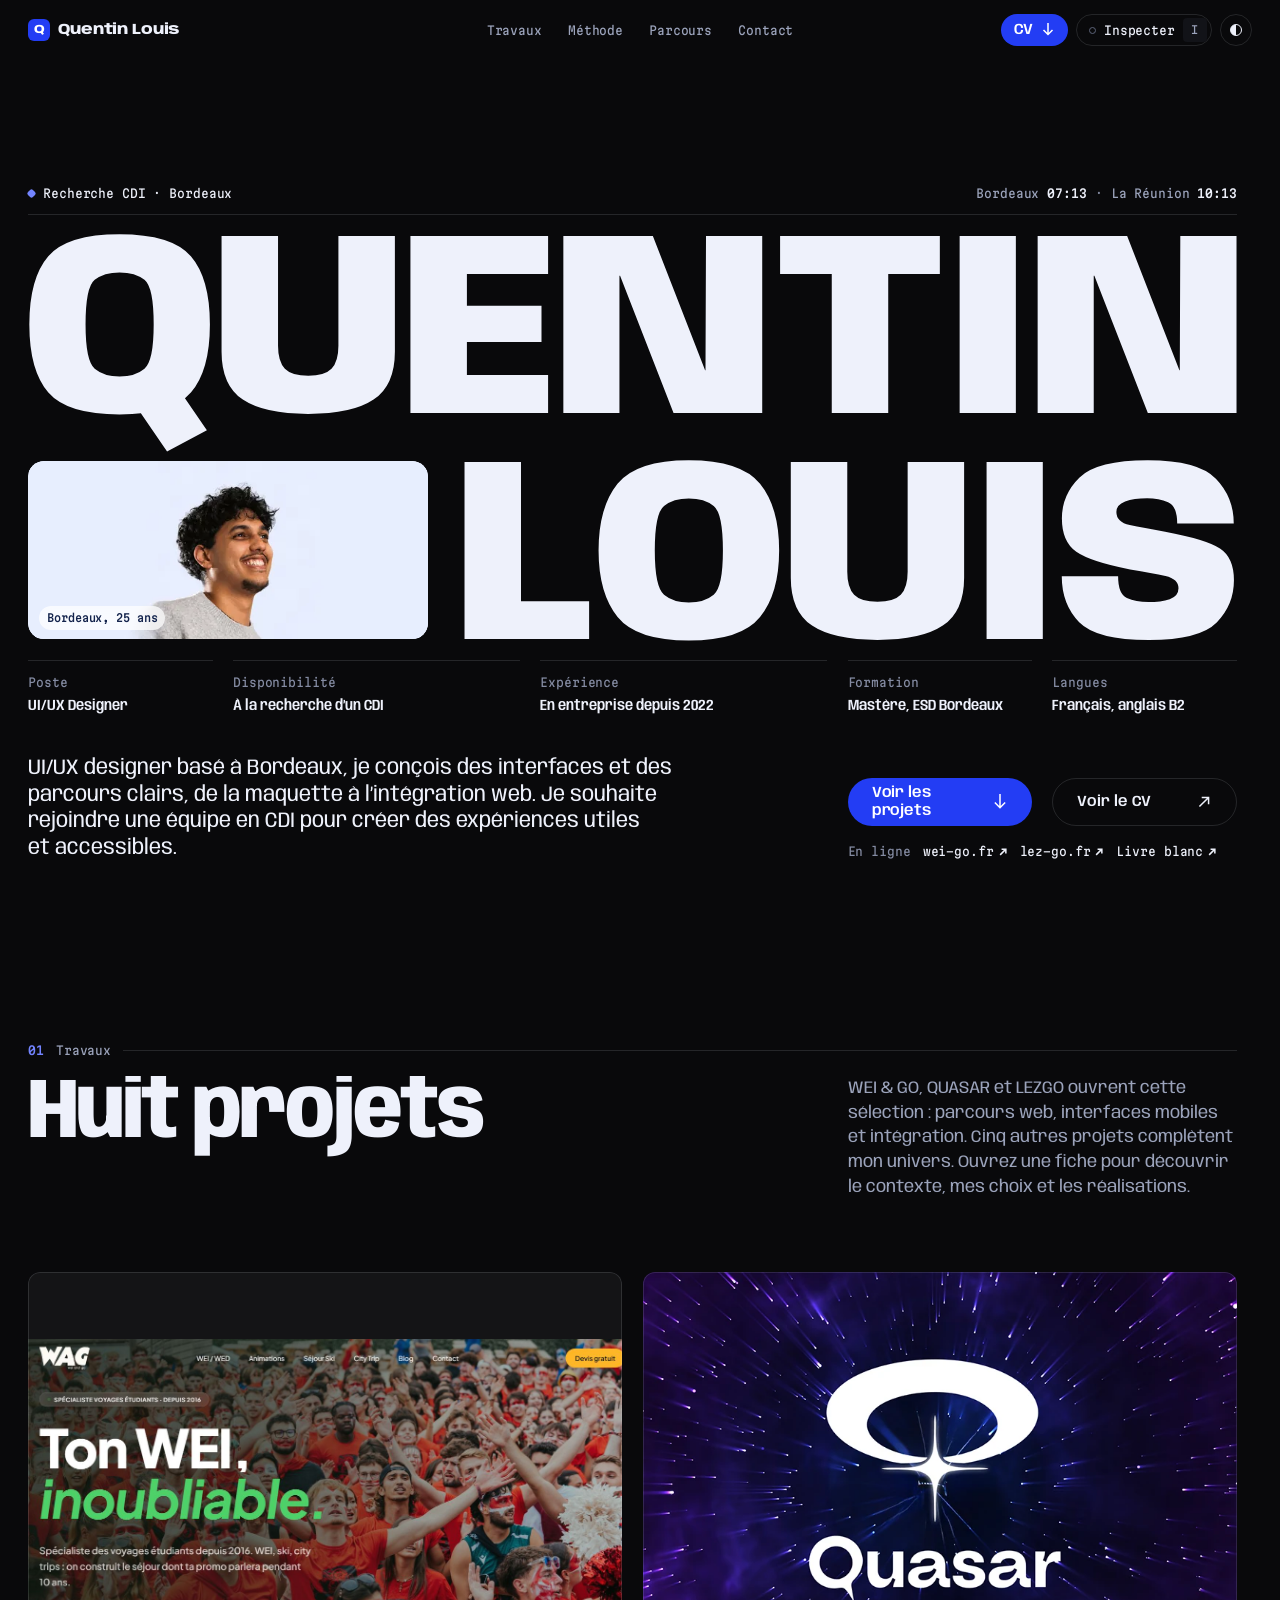
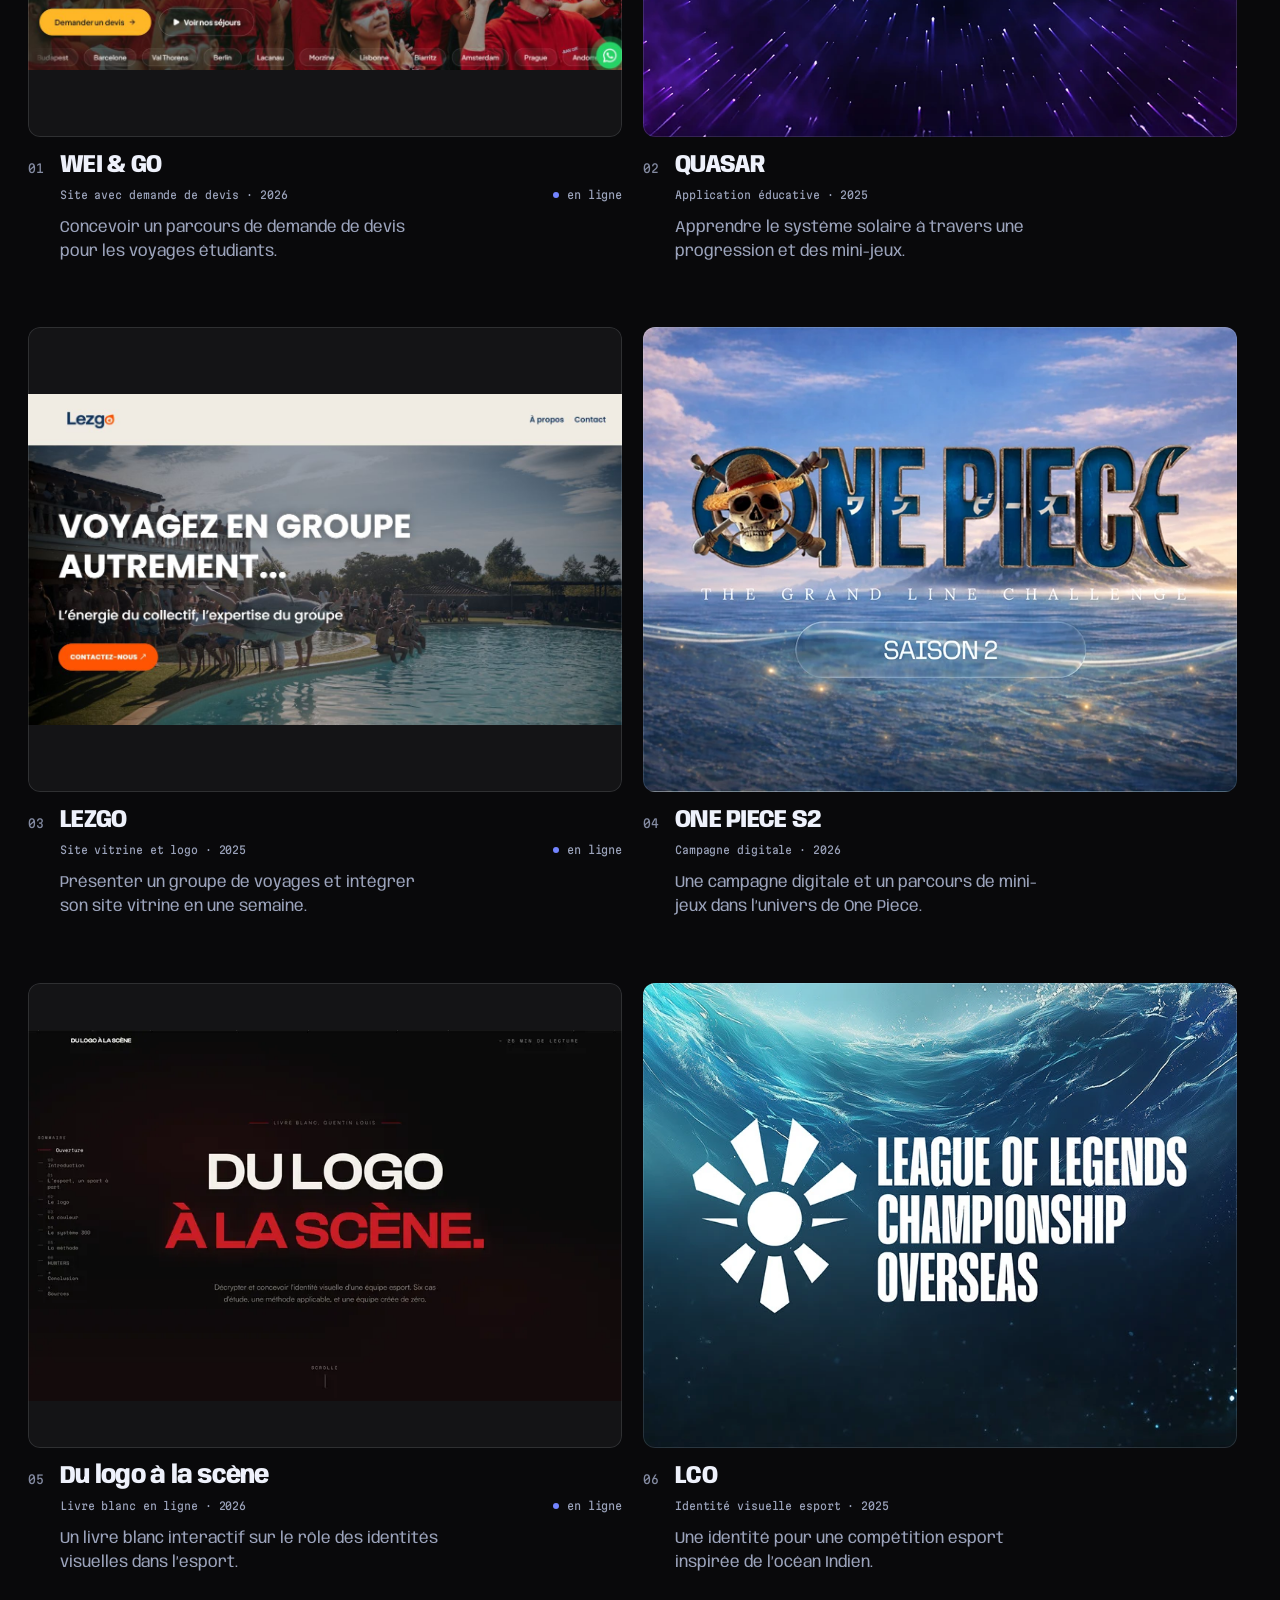
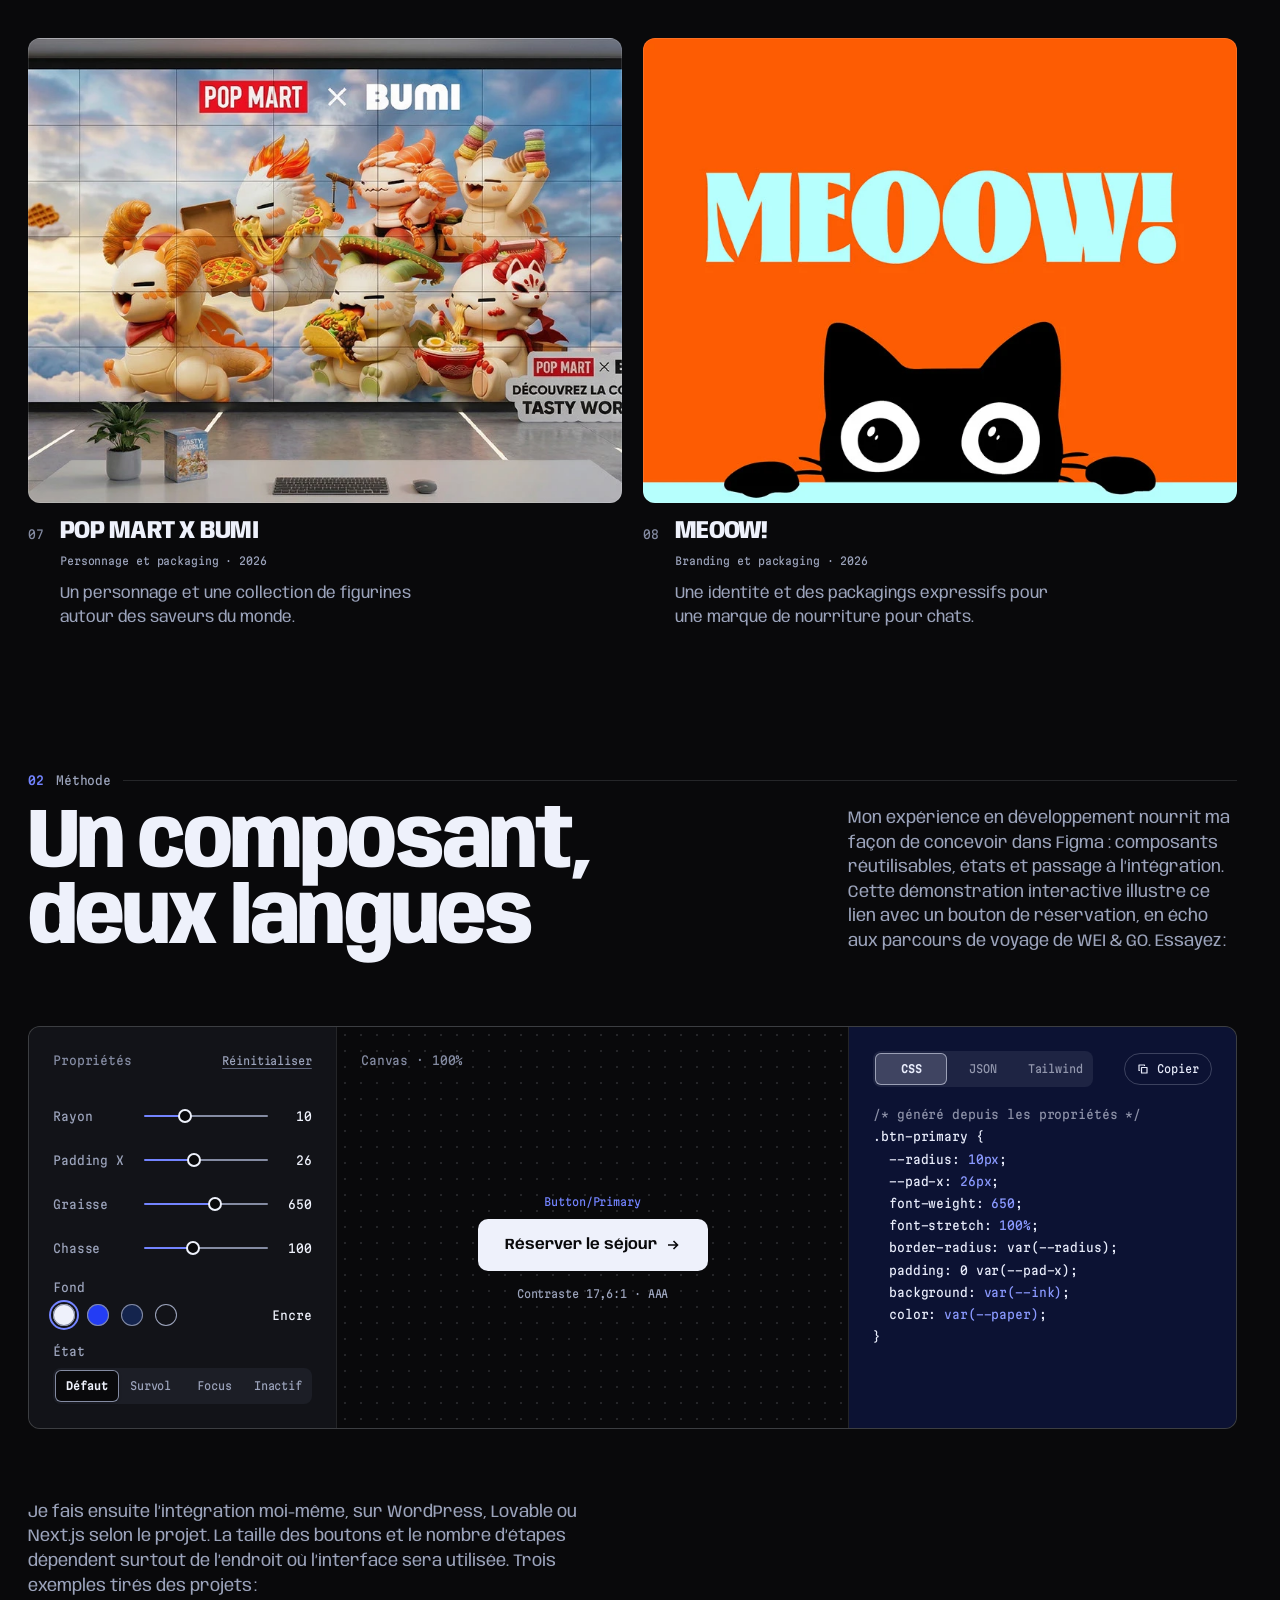
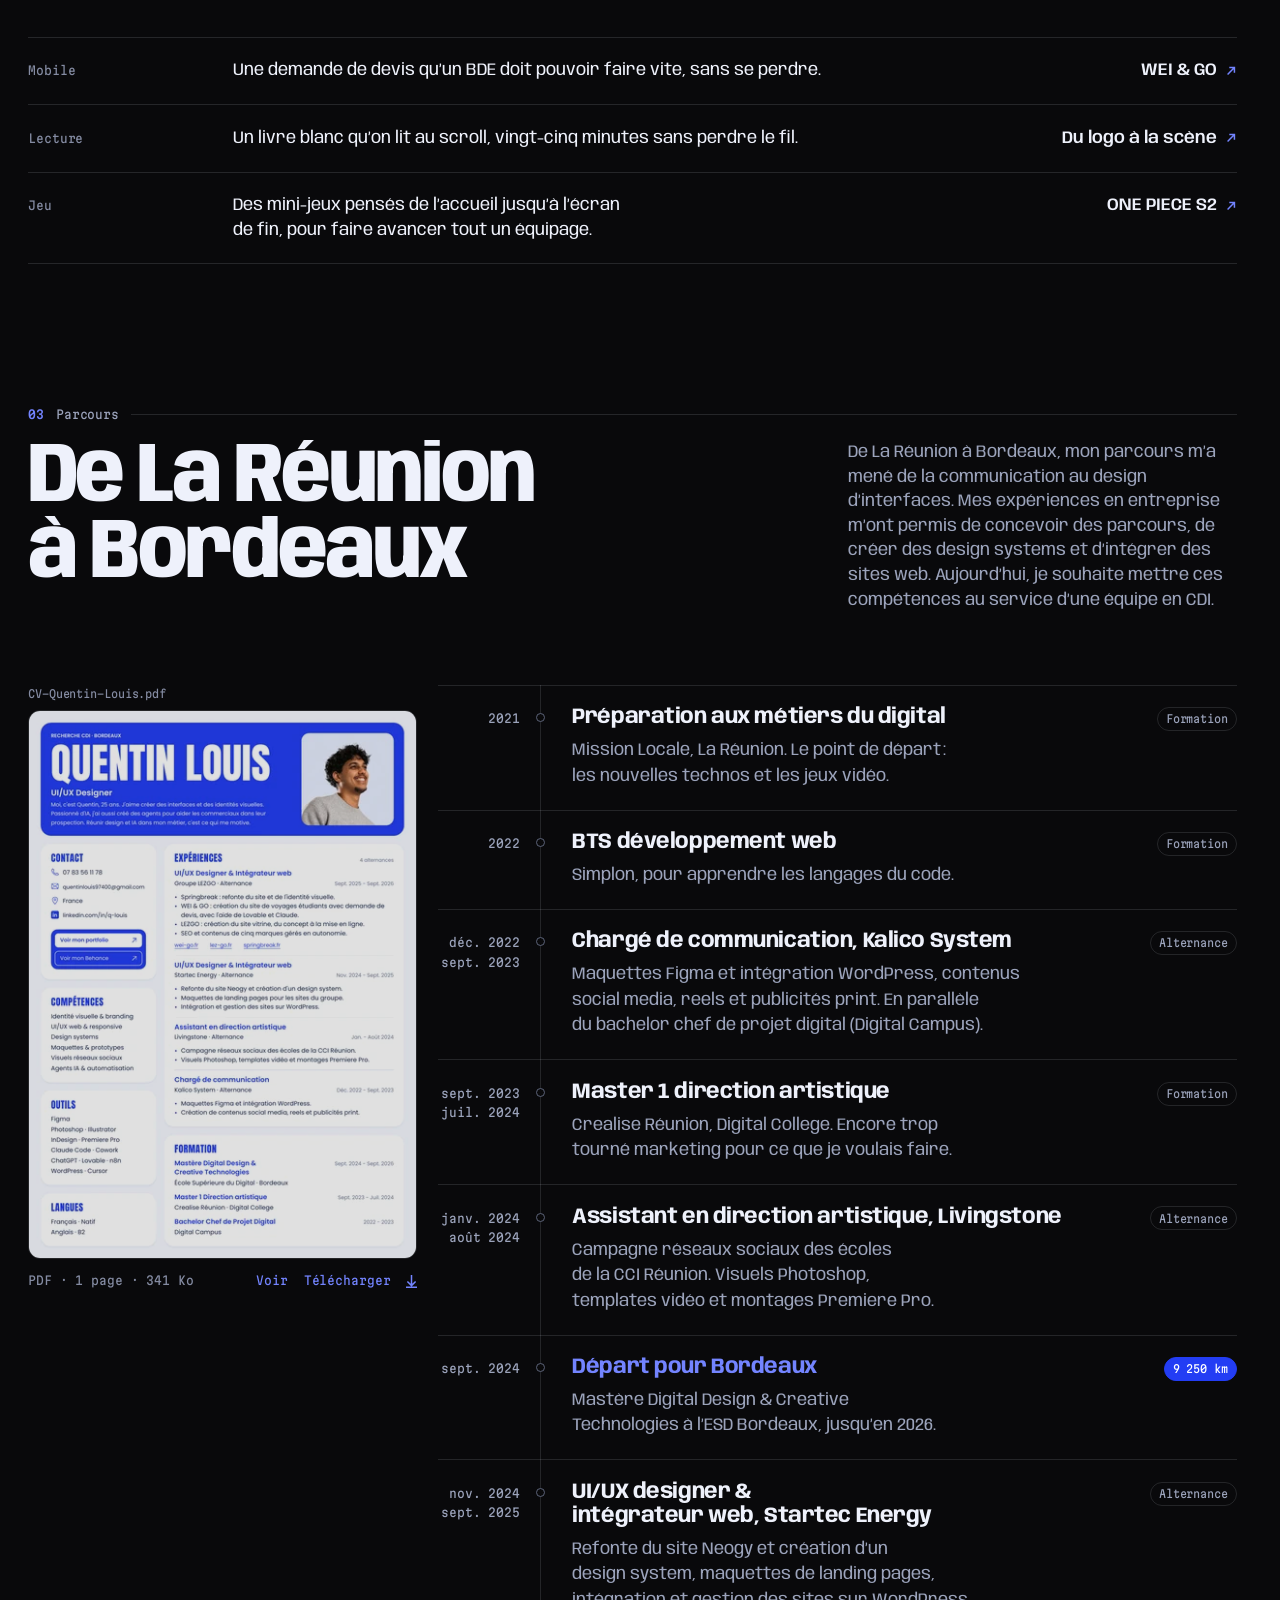
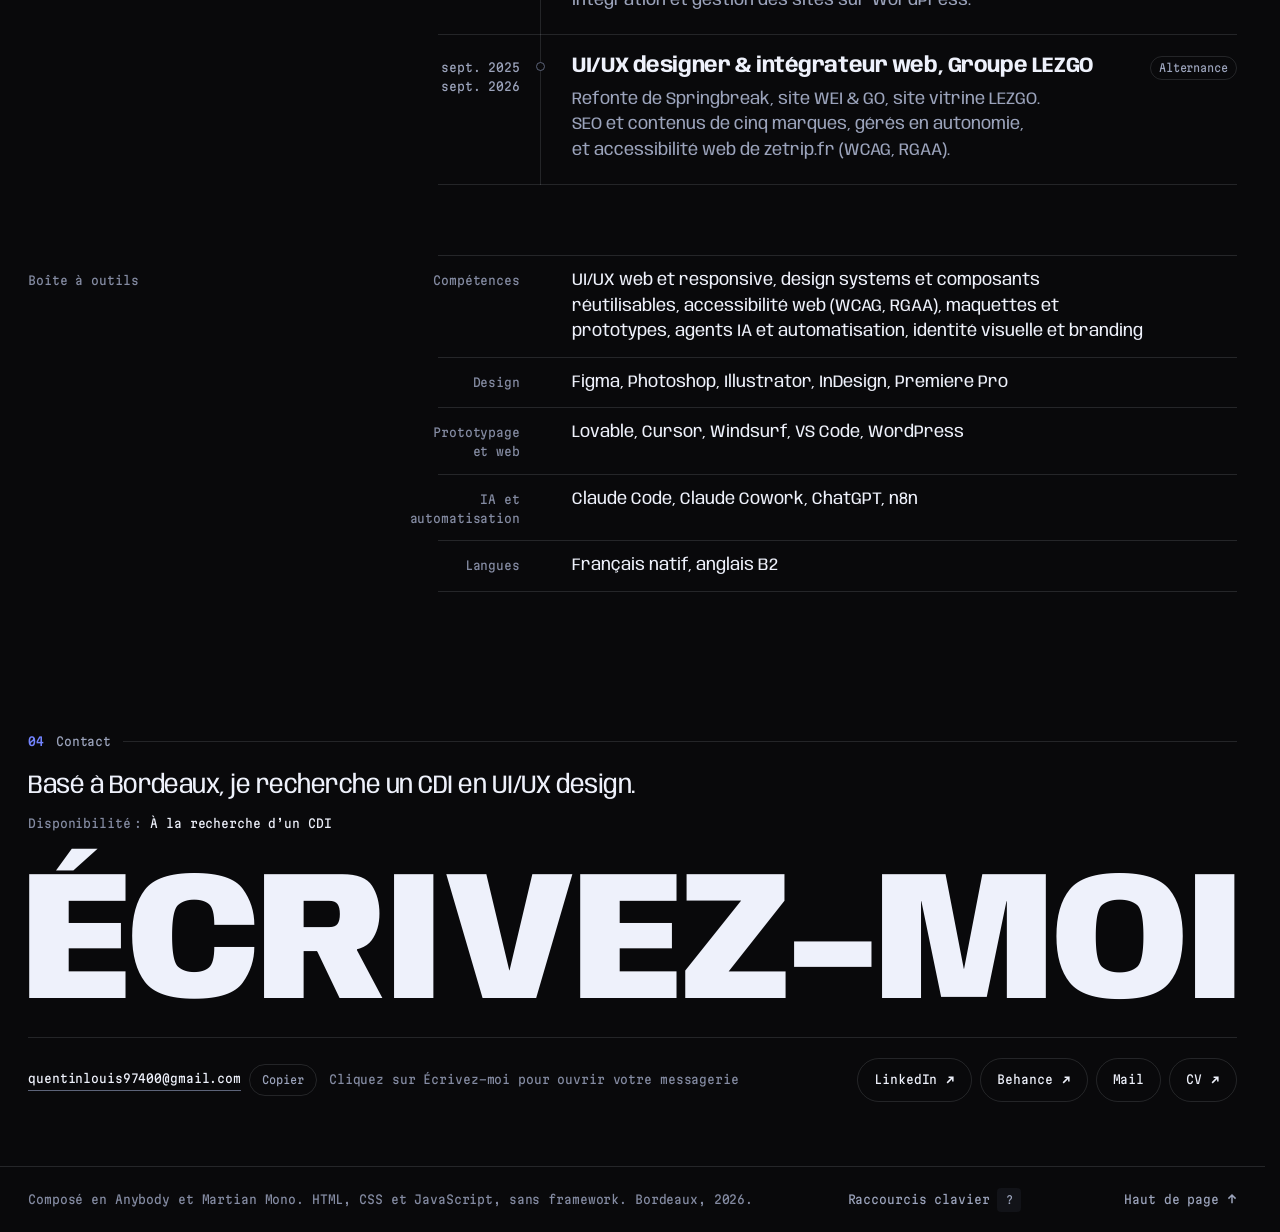
==== commit 8096f809: "Remplacer le CV par la version UI UX CDI Bordeaux" ====
--- a/index.html
+++ b/index.html
@@ -89,7 +89,7 @@
       </ul>
     </nav>
     <div class="tools">
-      <a class="btn btn--accent btn--sm" href="assets/CV-Quentin-Louis.pdf" download><span class="lbl">CV</span><span class="sr-only"> (télécharger le PDF)</span> <svg class="down" viewBox="0 0 12 14" aria-hidden="true"><path d="M6 0v11M1.5 7 6 11.5 10.5 7" fill="none" stroke="currentColor" stroke-width="1.6"/></svg></a>
+      <a class="btn btn--accent btn--sm" href="assets/CV-Quentin-Louis.pdf?v=20261014-cdi" download><span class="lbl">CV</span><span class="sr-only"> (télécharger le PDF)</span> <svg class="down" viewBox="0 0 12 14" aria-hidden="true"><path d="M6 0v11M1.5 7 6 11.5 10.5 7" fill="none" stroke="currentColor" stroke-width="1.6"/></svg></a>
       <button class="inspect-btn" type="button" aria-pressed="false" title="Afficher la grille et les specs (touche I)">
         <span class="dot"></span><span class="lbl">Inspecter</span><kbd>I</kbd>
       </button>
@@ -156,7 +156,7 @@
         <div class="hero-side">
           <div class="cta-row">
             <a class="btn btn--accent" href="#travaux"><span class="lbl">Voir les projets</span> <svg class="down" viewBox="0 0 12 14" aria-hidden="true"><path d="M6 0v12M1.5 7.5 6 12l4.5-4.5" fill="none" stroke="currentColor" stroke-width="1.6"/></svg></a>
-            <a class="btn btn--ghost" href="assets/CV-Quentin-Louis.pdf" target="_blank" rel="noopener"><span class="lbl">Voir le CV</span><span class="sr-only"> (PDF, nouvel onglet)</span> <svg class="out" viewBox="0 0 14 14" aria-hidden="true"><path d="M3 11 11 3M5 3h6v6" fill="none" stroke="currentColor" stroke-width="1.5"/></svg></a>
+            <a class="btn btn--ghost" href="assets/CV-Quentin-Louis.pdf?v=20261014-cdi" target="_blank" rel="noopener"><span class="lbl">Voir le CV</span><span class="sr-only"> (PDF, nouvel onglet)</span> <svg class="out" viewBox="0 0 14 14" aria-hidden="true"><path d="M3 11 11 3M5 3h6v6" fill="none" stroke="currentColor" stroke-width="1.5"/></svg></a>
           </div>
           <!-- libellé puis liste : même rendu en ligne (flex), lu comme une liste de trois sites -->
           <div class="live mono"><p class="live-label">En ligne</p><ul class="live-list" role="list"><li><a href="https://wei-go.fr" target="_blank" rel="noopener">wei-go.fr<svg class="ic out" viewBox="0 0 14 14" aria-hidden="true" focusable="false"><path d="M3 11 11 3M5 3h6v6"/></svg><span class="sr-only"> (nouvel onglet)</span></a></li><li><a href="https://lez-go.fr" target="_blank" rel="noopener">lez-go.fr<svg class="ic out" viewBox="0 0 14 14" aria-hidden="true" focusable="false"><path d="M3 11 11 3M5 3h6v6"/></svg><span class="sr-only"> (nouvel onglet)</span></a></li><li><a href="https://du-logo-a-la-scene.vercel.app" target="_blank" rel="noopener">Livre blanc<span class="sr-only"> : du-logo-a-la-scene.vercel.app</span><svg class="ic out" viewBox="0 0 14 14" aria-hidden="true" focusable="false"><path d="M3 11 11 3M5 3h6v6"/></svg><span class="sr-only"> (nouvel onglet)</span></a></li></ul></div>
@@ -296,11 +296,11 @@
       </header>
 
       <div class="path-grid grid12">
-        <!-- le CV comme un cadre Figma : nom du fichier au-dessus, poids dessous (335 272 octets = 327 Ko, titre et langue du PDF compris) -->
+        <!-- le CV comme un cadre Figma : nom du fichier au-dessus, poids dessous (349 574 octets = 341 Ko, titre et langue du PDF compris) -->
         <div class="cv-card reveal" data-spec="CV · A4 · PDF">
           <p class="cv-label mono">CV-Quentin-Louis.pdf</p>
-          <a class="cv-thumb" href="assets/CV-Quentin-Louis.pdf" target="_blank" rel="noopener"><picture><source type="image/webp" srcset="assets/cv-apercu-400.webp 400w, assets/cv-apercu-800.webp 800w" sizes="(max-width: 760px) 264px, 31vw"><img src="assets/cv-apercu-800.jpg" srcset="assets/cv-apercu-400.jpg 400w, assets/cv-apercu-800.jpg 800w" sizes="(max-width: 760px) 264px, 31vw" alt="Voir le CV" width="910" height="1287" loading="lazy" decoding="async"></picture><span class="sr-only"> (PDF, nouvel onglet)</span></a>
-          <p class="cv-meta mono"><span>PDF · 1 page · 327 Ko</span><span class="cv-acts"><a href="assets/CV-Quentin-Louis.pdf" target="_blank" rel="noopener">Voir<span class="sr-only"> le CV (PDF, nouvel onglet)</span></a><a class="cv-dl" href="assets/CV-Quentin-Louis.pdf" download>Télécharger<span class="sr-only"> le CV (PDF, 327 Ko)</span> <svg viewBox="0 0 12 14" aria-hidden="true"><path d="M6 0v11M1.5 7 6 11.5 10.5 7M0 13.3h12" fill="none" stroke="currentColor" stroke-width="1.4"/></svg></a></span></p>
+          <a class="cv-thumb" href="assets/CV-Quentin-Louis.pdf?v=20261014-cdi" target="_blank" rel="noopener"><picture><source type="image/webp" srcset="assets/cv-apercu-400.webp?v=20261014-cdi 400w, assets/cv-apercu-800.webp?v=20261014-cdi 800w" sizes="(max-width: 760px) 264px, 31vw"><img src="assets/cv-apercu-800.jpg?v=20261014-cdi" srcset="assets/cv-apercu-400.jpg?v=20261014-cdi 400w, assets/cv-apercu-800.jpg?v=20261014-cdi 800w" sizes="(max-width: 760px) 264px, 31vw" alt="Voir le CV" width="910" height="1287" loading="lazy" decoding="async"></picture><span class="sr-only"> (PDF, nouvel onglet)</span></a>
+          <p class="cv-meta mono"><span>PDF · 1 page · 341 Ko</span><span class="cv-acts"><a href="assets/CV-Quentin-Louis.pdf?v=20261014-cdi" target="_blank" rel="noopener">Voir<span class="sr-only"> le CV (PDF, nouvel onglet)</span></a><a class="cv-dl" href="assets/CV-Quentin-Louis.pdf?v=20261014-cdi" download>Télécharger<span class="sr-only"> le CV (PDF, 341 Ko)</span> <svg viewBox="0 0 12 14" aria-hidden="true"><path d="M6 0v11M1.5 7 6 11.5 10.5 7M0 13.3h12" fill="none" stroke="currentColor" stroke-width="1.4"/></svg></a></span></p>
         </div>
 
         <div class="timeline">
@@ -351,7 +351,7 @@
           <li><a href="https://www.linkedin.com/in/q-louis" target="_blank" rel="noopener">LinkedIn <svg class="ic out" viewBox="0 0 14 14" aria-hidden="true" focusable="false"><path d="M3 11 11 3M5 3h6v6"/></svg><span class="sr-only"> (nouvel onglet)</span></a></li>
           <li><a href="https://www.behance.net/quentin_louis" target="_blank" rel="noopener">Behance <svg class="ic out" viewBox="0 0 14 14" aria-hidden="true" focusable="false"><path d="M3 11 11 3M5 3h6v6"/></svg><span class="sr-only"> (nouvel onglet)</span></a></li>
           <li><a href="mailto:quentinlouis97400@gmail.com">Mail</a></li>
-          <li><a href="assets/CV-Quentin-Louis.pdf" target="_blank" rel="noopener">CV <svg class="ic out" viewBox="0 0 14 14" aria-hidden="true" focusable="false"><path d="M3 11 11 3M5 3h6v6"/></svg><span class="sr-only"> (PDF, nouvel onglet)</span></a></li>
+          <li><a href="assets/CV-Quentin-Louis.pdf?v=20261014-cdi" target="_blank" rel="noopener">CV <svg class="ic out" viewBox="0 0 14 14" aria-hidden="true" focusable="false"><path d="M3 11 11 3M5 3h6v6"/></svg><span class="sr-only"> (PDF, nouvel onglet)</span></a></li>
         </ul>
       </div>
     </div>
